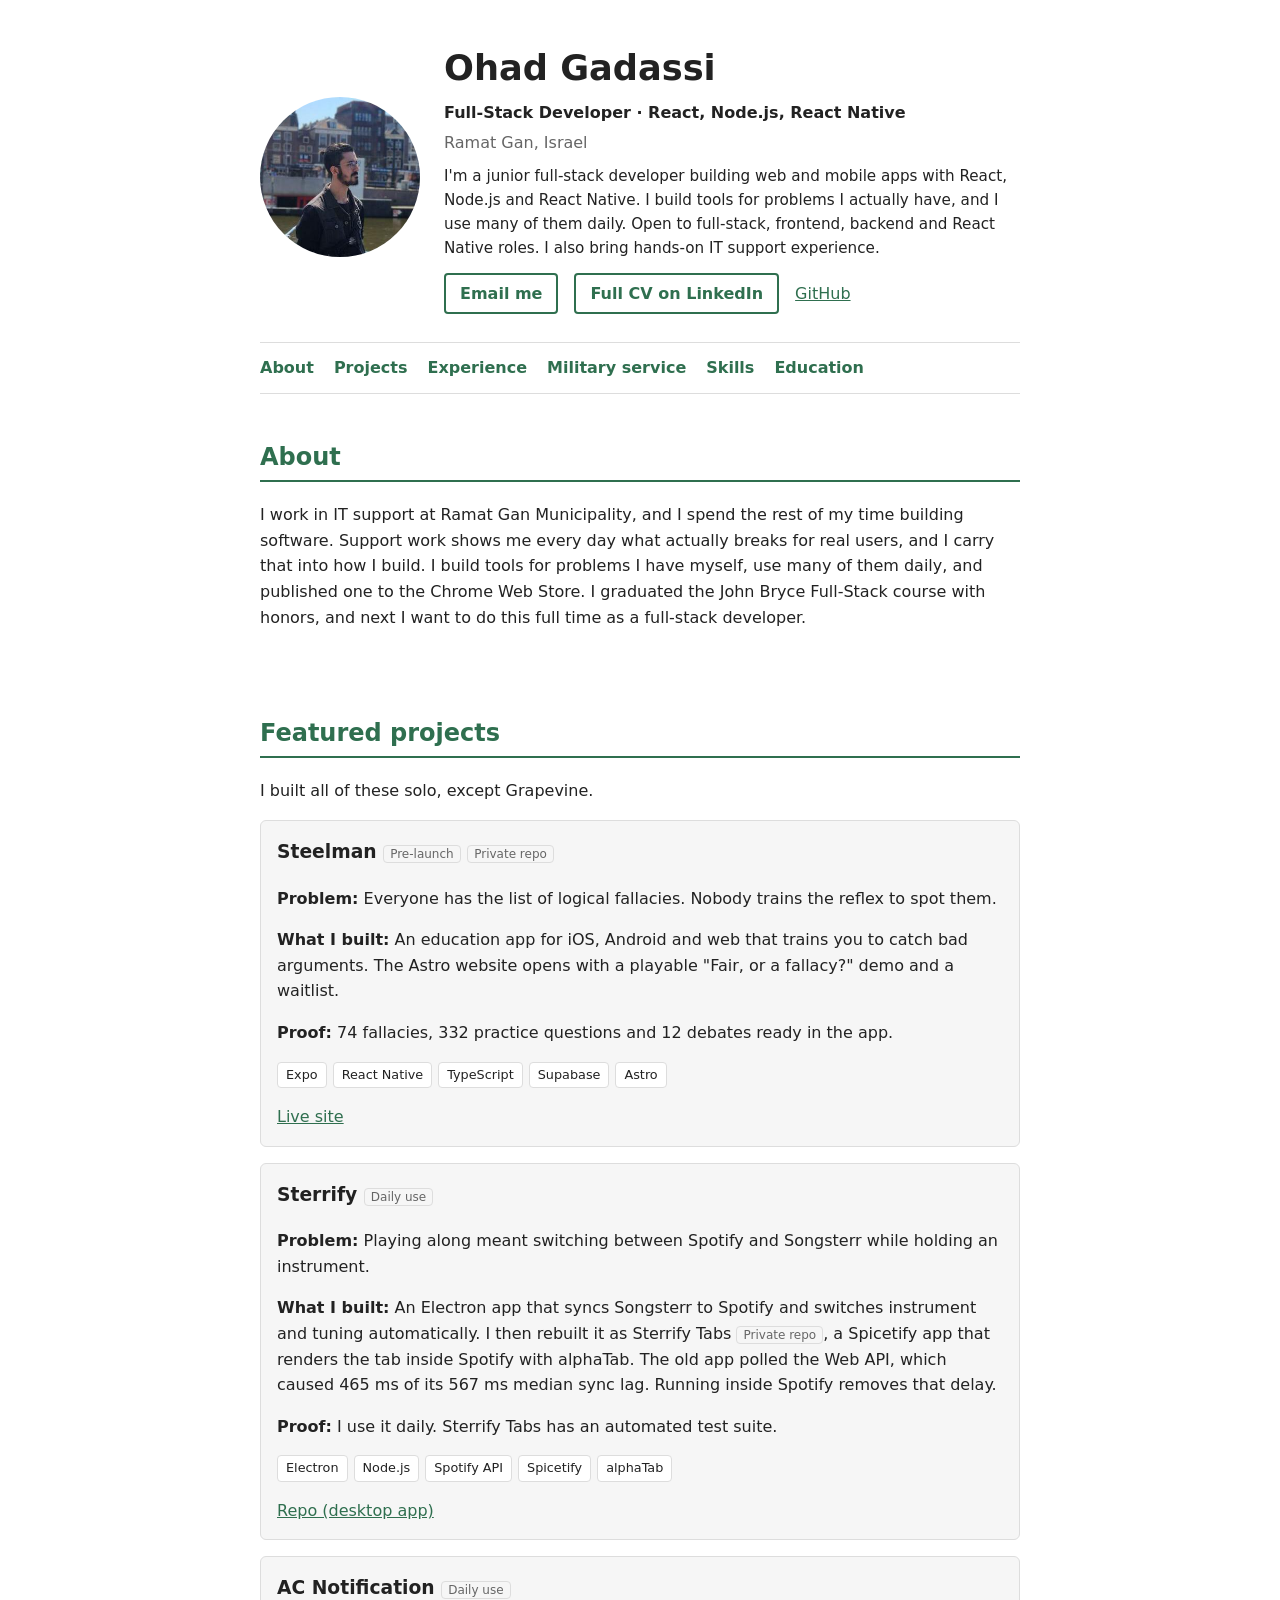
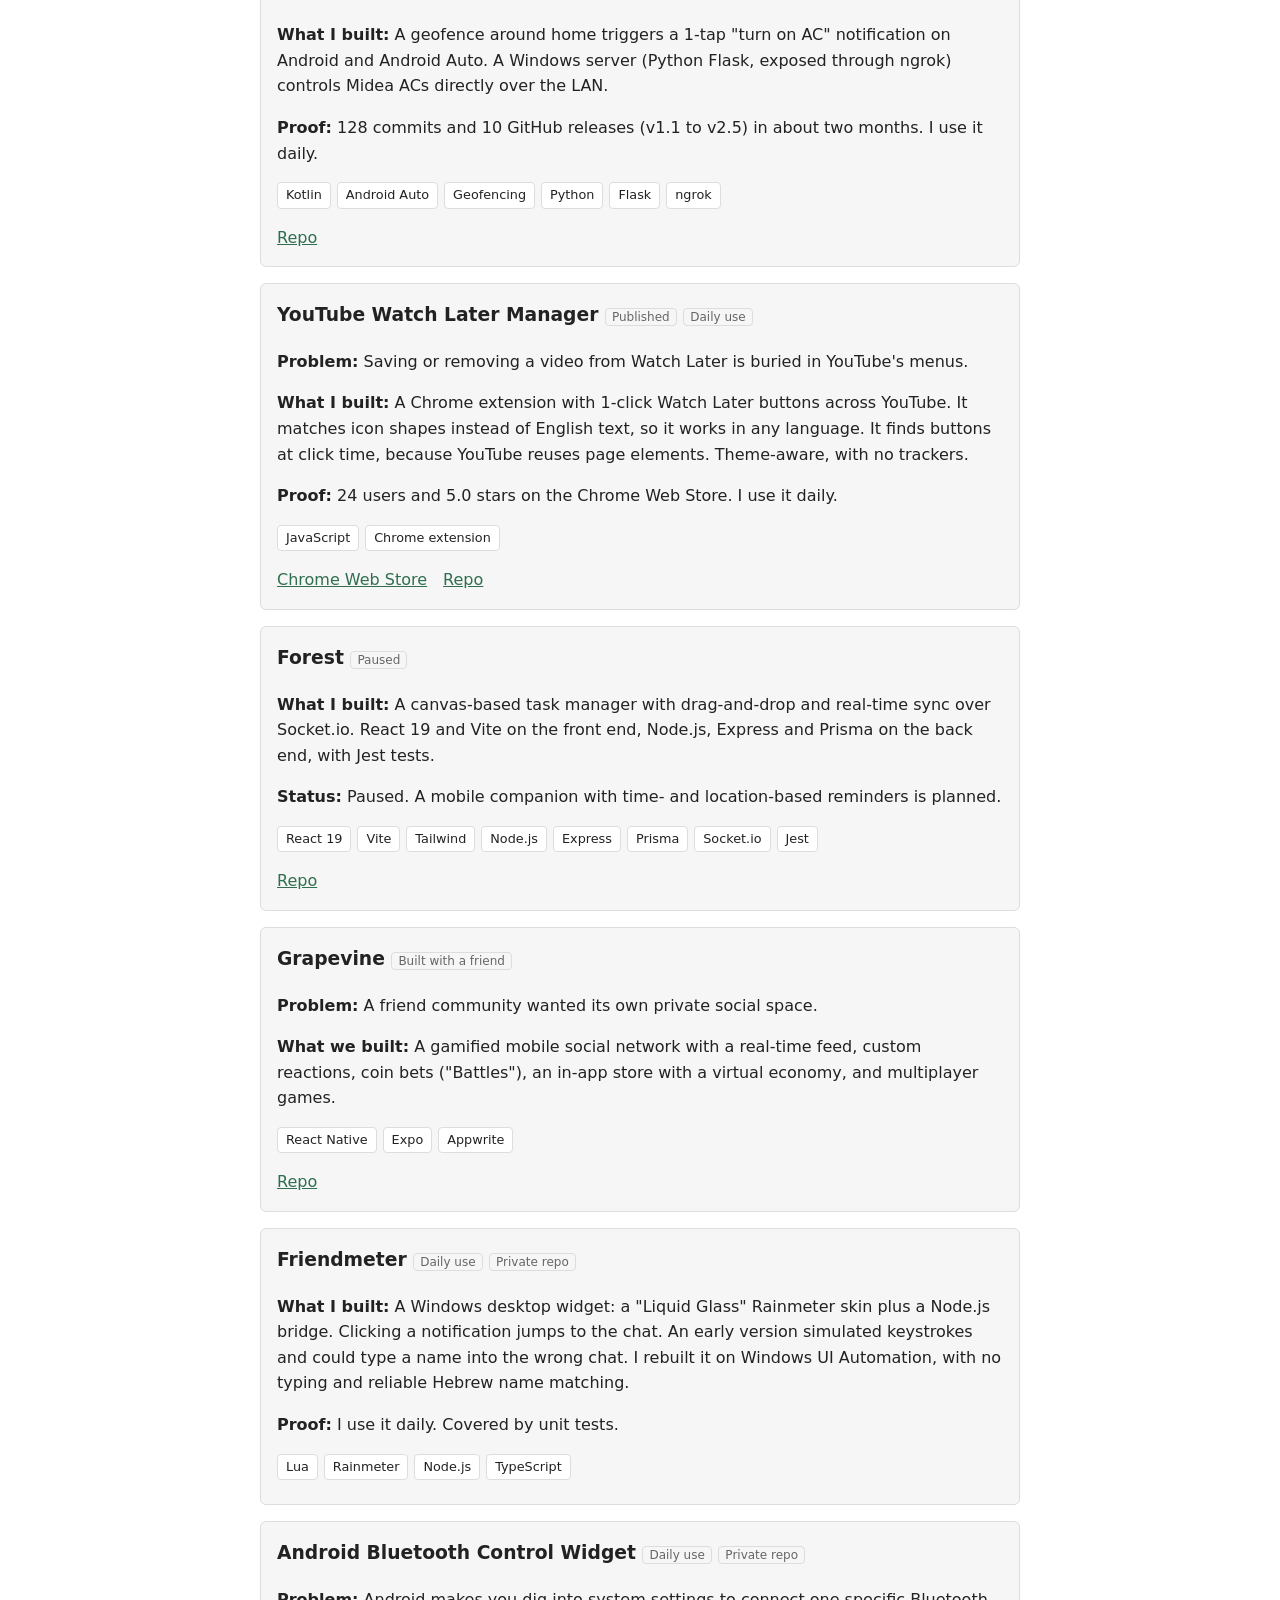
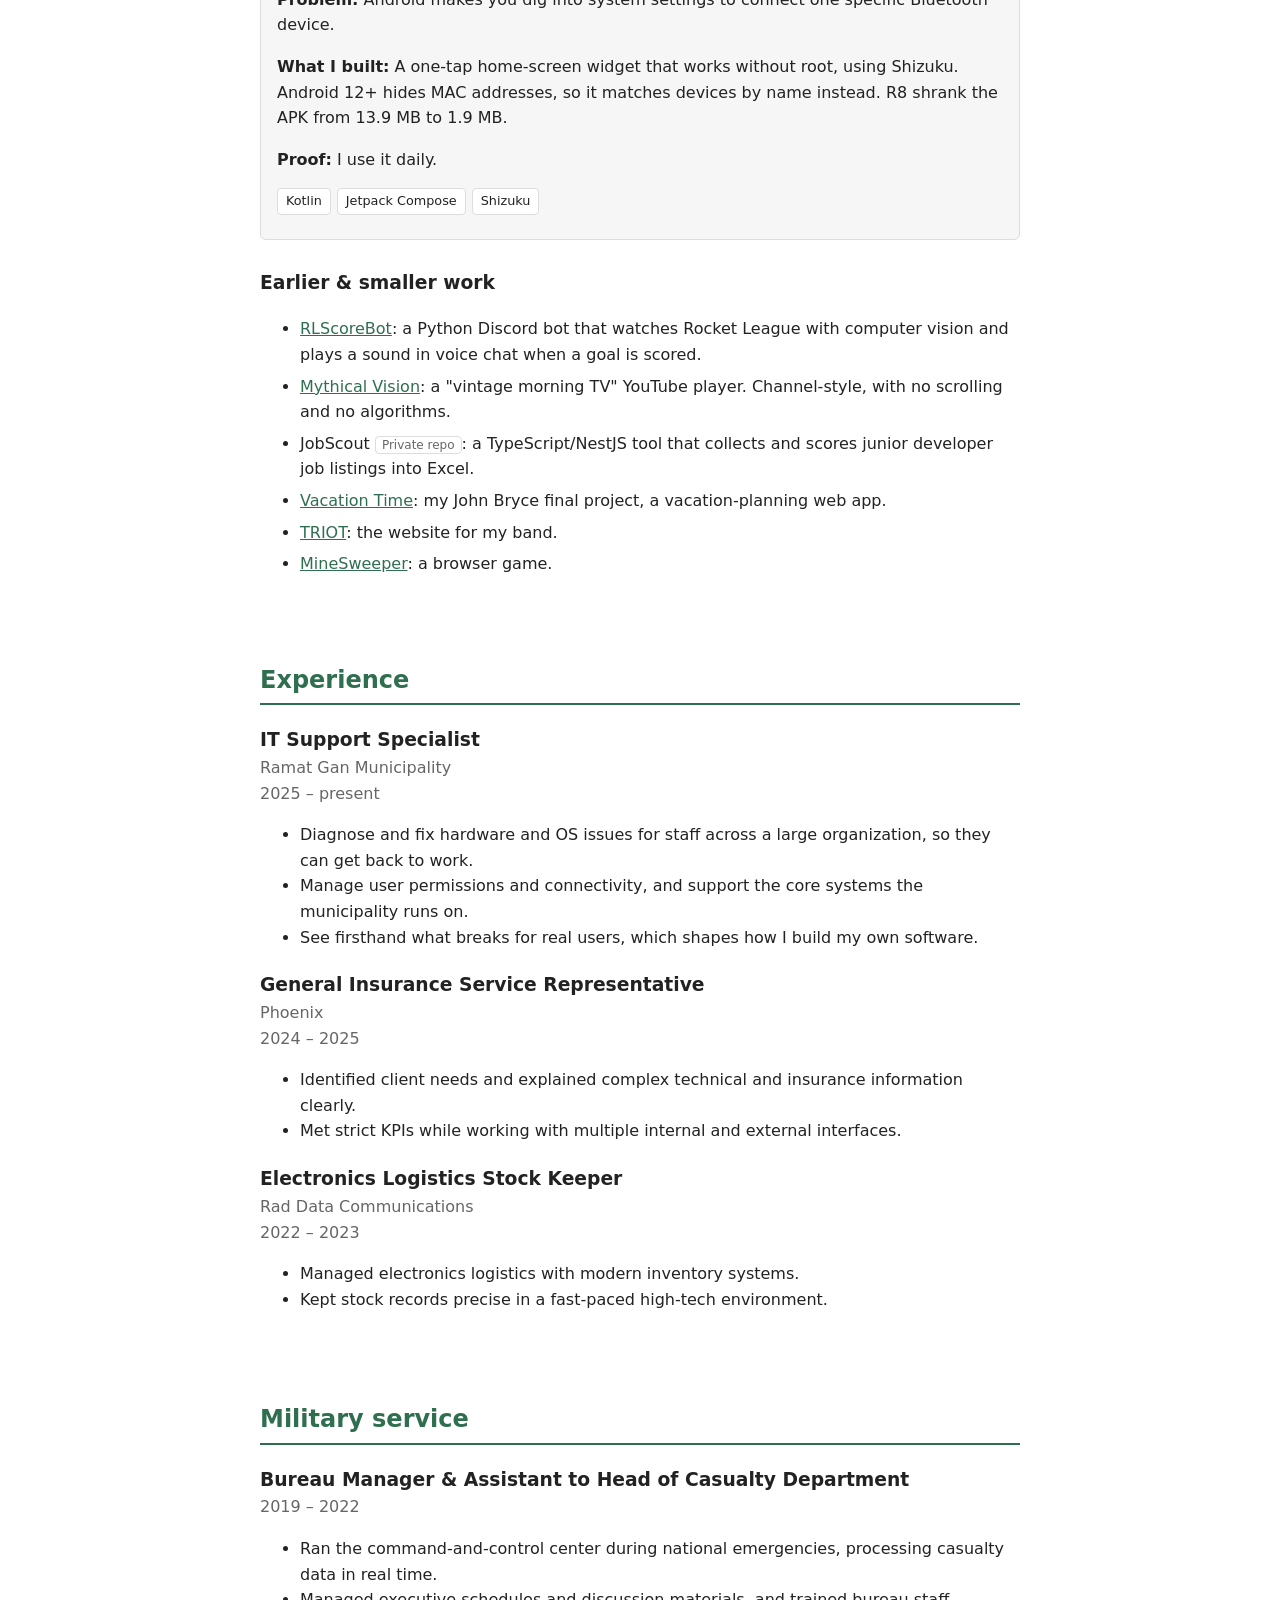
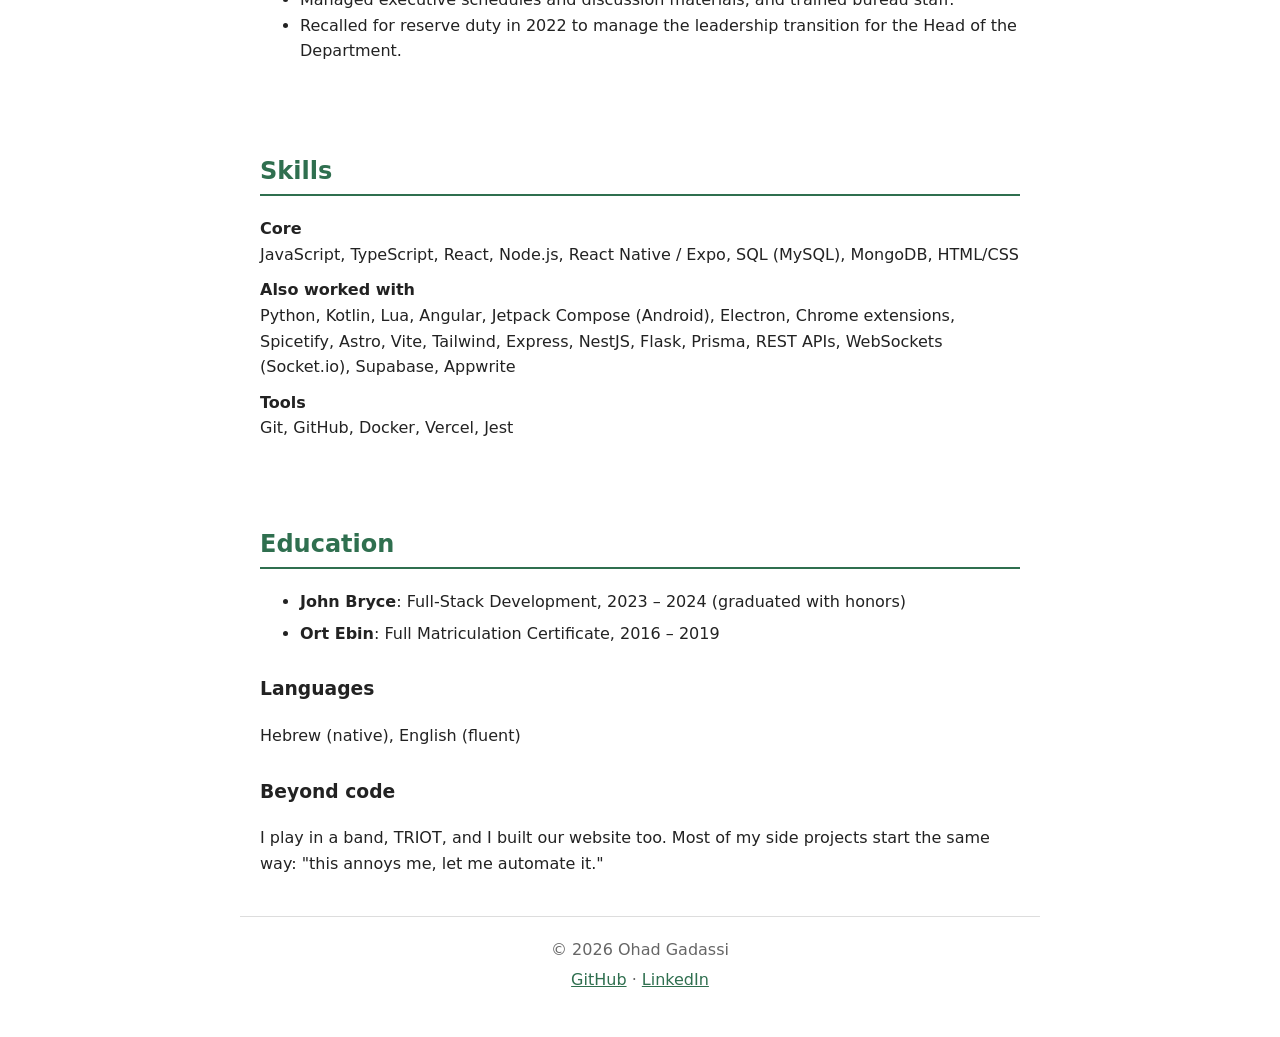
==== index.html @ fd65864d "Rewrite page copy for recruiters" ====
<!DOCTYPE html>
<html lang="en">
<head>
  <meta charset="UTF-8">
  <meta name="viewport" content="width=device-width, initial-scale=1.0">
  <title>Ohad Gadassi | Full-Stack Developer</title>
  <meta name="description" content="Ohad Gadassi, full-stack developer in Ramat Gan. I build web and mobile apps with React, Node.js and React Native, many used daily. Open to full-stack roles.">
  <link rel="canonical" href="https://ogadassi.github.io/">
  <link rel="icon" href="favicon.svg" type="image/svg+xml">
  <link rel="stylesheet" href="style.css">

  <meta property="og:type" content="profile">
  <meta property="og:title" content="Ohad Gadassi | Full-Stack Developer">
  <meta property="og:description" content="Ohad Gadassi, full-stack developer in Ramat Gan. I build web and mobile apps with React, Node.js and React Native, many used daily. Open to full-stack roles.">
  <meta property="og:url" content="https://ogadassi.github.io/">
  <meta property="og:image" content="https://ogadassi.github.io/assets/profile.jpg">
  <meta property="og:image:type" content="image/jpeg">
  <meta property="og:image:width" content="308">
  <meta property="og:image:height" content="308">
  <meta property="og:image:alt" content="Ohad Gadassi">
  <meta property="profile:first_name" content="Ohad">
  <meta property="profile:last_name" content="Gadassi">

  <meta name="twitter:card" content="summary">
  <meta name="twitter:title" content="Ohad Gadassi | Full-Stack Developer">
  <meta name="twitter:description" content="Ohad Gadassi, full-stack developer in Ramat Gan. I build web and mobile apps with React, Node.js and React Native, many used daily. Open to full-stack roles.">
  <meta name="twitter:image" content="https://ogadassi.github.io/assets/profile.jpg">
  <meta name="twitter:image:alt" content="Ohad Gadassi">

  <script type="application/ld+json">
  {
    "@context": "https://schema.org",
    "@type": "Person",
    "name": "Ohad Gadassi",
    "jobTitle": "Full-Stack Developer",
    "url": "https://ogadassi.github.io/",
    "image": "https://ogadassi.github.io/assets/profile.jpg",
    "email": "mailto:ogadassi@gmail.com",
    "address": {
      "@type": "PostalAddress",
      "addressLocality": "Ramat Gan",
      "addressCountry": "IL"
    },
    "alumniOf": {
      "@type": "EducationalOrganization",
      "name": "John Bryce"
    },
    "sameAs": [
      "https://github.com/ogadassi",
      "https://www.linkedin.com/in/ohad-gadassi/"
    ]
  }
  </script>
</head>
<body>

  <a class="skip-link" href="#main">Skip to content</a>

  <header class="site-header">
    <div class="intro">
      <img class="profile-photo" src="assets/profile.jpg" alt="Ohad Gadassi" width="160" height="160">
      <div class="intro-text">
        <h1>Ohad Gadassi</h1>
        <p class="title">Full-Stack Developer · React, Node.js, React Native</p>
        <p class="location">Ramat Gan, Israel</p>
        <p class="pitch">I'm a junior full-stack developer building web and mobile apps with React, Node.js and React Native. I build tools for problems I actually have, and I use many of them daily. Open to full-stack, frontend, backend and React Native roles. I also bring hands-on IT support experience.</p>
        <ul class="contact-links">
          <li><a class="button" href="mailto:ogadassi@gmail.com">Email me</a></li>
          <li><a class="button" href="https://www.linkedin.com/in/ohad-gadassi/" target="_blank" rel="noopener">Full CV on LinkedIn</a></li>
          <li><a href="https://github.com/ogadassi" target="_blank" rel="noopener">GitHub</a></li>
        </ul>
      </div>
    </div>

    <nav class="site-nav" aria-label="Sections">
      <a href="#about">About</a>
      <a href="#projects">Projects</a>
      <a href="#experience">Experience</a>
      <a href="#military">Military service</a>
      <a href="#skills">Skills</a>
      <a href="#education">Education</a>
    </nav>
  </header>

  <main id="main">

    <section id="about" class="section">
      <h2>About</h2>
      <p>
        I work in IT support at Ramat Gan Municipality, and I spend the rest of my time building software.
        Support work shows me every day what actually breaks for real users, and I carry that into how I build.
        I build tools for problems I have myself, use many of them daily, and published one to the Chrome Web Store.
        I graduated the John Bryce Full-Stack course with honors, and next I want to do this full time as a full-stack developer.
      </p>
    </section>

    <section id="projects" class="section">
      <h2>Featured projects</h2>
      <p>I built all of these solo, except Grapevine.</p>

      <div class="project-list">

        <article class="project">
          <h3>Steelman <span class="badge">Pre-launch</span> <span class="badge">Private repo</span></h3>
          <p><strong>Problem:</strong> Everyone has the list of logical fallacies. Nobody trains the reflex to spot them.</p>
          <p><strong>What I built:</strong> An education app for iOS, Android and web that trains you to catch bad arguments. The Astro website opens with a playable "Fair, or a fallacy?" demo and a waitlist.</p>
          <p><strong>Proof:</strong> 74 fallacies, 332 practice questions and 12 debates ready in the app.</p>
          <ul class="tags"><li>Expo</li><li>React Native</li><li>TypeScript</li><li>Supabase</li><li>Astro</li></ul>
          <p class="links"><a href="https://playsteelman.vercel.app" target="_blank" rel="noopener" aria-label="Steelman live site">Live site</a></p>
        </article>

        <article class="project">
          <h3>Sterrify <span class="badge">Daily use</span></h3>
          <p><strong>Problem:</strong> Playing along meant switching between Spotify and Songsterr while holding an instrument.</p>
          <p><strong>What I built:</strong> An Electron app that syncs Songsterr to Spotify and switches instrument and tuning automatically. I then rebuilt it as Sterrify Tabs <span class="badge">Private repo</span>, a Spicetify app that renders the tab inside Spotify with alphaTab. The old app polled the Web API, which caused 465 ms of its 567 ms median sync lag. Running inside Spotify removes that delay.</p>
          <p><strong>Proof:</strong> I use it daily. Sterrify Tabs has an automated test suite.</p>
          <ul class="tags"><li>Electron</li><li>Node.js</li><li>Spotify API</li><li>Spicetify</li><li>alphaTab</li></ul>
          <p class="links"><a href="https://github.com/ogadassi/Sterrify" target="_blank" rel="noopener" aria-label="Sterrify desktop app repository on GitHub">Repo (desktop app)</a></p>
        </article>

        <article class="project">
          <h3>AC Notification <span class="badge">Daily use</span></h3>
          <p><strong>What I built:</strong> A geofence around home triggers a 1-tap "turn on AC" notification on Android and Android Auto. A Windows server (Python Flask, exposed through ngrok) controls Midea ACs directly over the LAN.</p>
          <p><strong>Proof:</strong> 128 commits and 10 GitHub releases (v1.1 to v2.5) in about two months. I use it daily.</p>
          <ul class="tags"><li>Kotlin</li><li>Android Auto</li><li>Geofencing</li><li>Python</li><li>Flask</li><li>ngrok</li></ul>
          <p class="links"><a href="https://github.com/ogadassi/ac-notification" target="_blank" rel="noopener" aria-label="AC Notification repository on GitHub">Repo</a></p>
        </article>

        <article class="project">
          <h3>YouTube Watch Later Manager <span class="badge">Published</span> <span class="badge">Daily use</span></h3>
          <p><strong>Problem:</strong> Saving or removing a video from Watch Later is buried in YouTube's menus.</p>
          <p><strong>What I built:</strong> A Chrome extension with 1-click Watch Later buttons across YouTube. It matches icon shapes instead of English text, so it works in any language. It finds buttons at click time, because YouTube reuses page elements. Theme-aware, with no trackers.</p>
          <p><strong>Proof:</strong> 24 users and 5.0 stars on the Chrome Web Store. I use it daily.</p>
          <ul class="tags"><li>JavaScript</li><li>Chrome extension</li></ul>
          <p class="links">
            <a href="https://chromewebstore.google.com/detail/youtube-watch-later-manag/cipblemimaiffjenjhnplnegbembhgmc" target="_blank" rel="noopener" aria-label="YouTube Watch Later Manager on the Chrome Web Store">Chrome Web Store</a>
            <a href="https://github.com/ogadassi/WatchLater" target="_blank" rel="noopener" aria-label="YouTube Watch Later Manager repository on GitHub">Repo</a>
          </p>
        </article>

        <article class="project">
          <h3>Forest <span class="badge">Paused</span></h3>
          <p><strong>What I built:</strong> A canvas-based task manager with drag-and-drop and real-time sync over Socket.io. React 19 and Vite on the front end, Node.js, Express and Prisma on the back end, with Jest tests.</p>
          <p><strong>Status:</strong> Paused. A mobile companion with time- and location-based reminders is planned.</p>
          <ul class="tags"><li>React 19</li><li>Vite</li><li>Tailwind</li><li>Node.js</li><li>Express</li><li>Prisma</li><li>Socket.io</li><li>Jest</li></ul>
          <p class="links"><a href="https://github.com/ogadassi/Forest" target="_blank" rel="noopener" aria-label="Forest repository on GitHub">Repo</a></p>
        </article>

        <article class="project">
          <h3>Grapevine <span class="badge">Built with a friend</span></h3>
          <p><strong>Problem:</strong> A friend community wanted its own private social space.</p>
          <p><strong>What we built:</strong> A gamified mobile social network with a real-time feed, custom reactions, coin bets ("Battles"), an in-app store with a virtual economy, and multiplayer games.</p>
          <ul class="tags"><li>React Native</li><li>Expo</li><li>Appwrite</li></ul>
          <p class="links"><a href="https://github.com/ogadassi/Grapevine" target="_blank" rel="noopener" aria-label="Grapevine repository on GitHub">Repo</a></p>
        </article>

        <article class="project">
          <h3>Friendmeter <span class="badge">Daily use</span> <span class="badge">Private repo</span></h3>
          <p><strong>What I built:</strong> A Windows desktop widget: a "Liquid Glass" Rainmeter skin plus a Node.js bridge. Clicking a notification jumps to the chat. An early version simulated keystrokes and could type a name into the wrong chat. I rebuilt it on Windows UI Automation, with no typing and reliable Hebrew name matching.</p>
          <p><strong>Proof:</strong> I use it daily. Covered by unit tests.</p>
          <ul class="tags"><li>Lua</li><li>Rainmeter</li><li>Node.js</li><li>TypeScript</li></ul>
        </article>

        <article class="project">
          <h3>Android Bluetooth Control Widget <span class="badge">Daily use</span> <span class="badge">Private repo</span></h3>
          <p><strong>Problem:</strong> Android makes you dig into system settings to connect one specific Bluetooth device.</p>
          <p><strong>What I built:</strong> A one-tap home-screen widget that works without root, using Shizuku. Android 12+ hides MAC addresses, so it matches devices by name instead. R8 shrank the APK from 13.9 MB to 1.9 MB.</p>
          <p><strong>Proof:</strong> I use it daily.</p>
          <ul class="tags"><li>Kotlin</li><li>Jetpack Compose</li><li>Shizuku</li></ul>
        </article>

      </div>

      <h3 class="subheading">Earlier &amp; smaller work</h3>
      <ul class="earlier-work">
        <li><a href="https://github.com/ogadassi/RLScoreBot" target="_blank" rel="noopener">RLScoreBot</a>: a Python Discord bot that watches Rocket League with computer vision and plays a sound in voice chat when a goal is scored.</li>
        <li><a href="https://github.com/ogadassi/gmm-player" target="_blank" rel="noopener">Mythical Vision</a>: a "vintage morning TV" YouTube player. Channel-style, with no scrolling and no algorithms.</li>
        <li>JobScout <span class="badge">Private repo</span>: a TypeScript/NestJS tool that collects and scores junior developer job listings into Excel.</li>
        <li><a href="https://github.com/ogadassi/Vacation-Time" target="_blank" rel="noopener">Vacation Time</a>: my John Bryce final project, a vacation-planning web app.</li>
        <li><a href="https://github.com/ogadassi/triot-official-website" target="_blank" rel="noopener">TRIOT</a>: the website for my band.</li>
        <li><a href="https://ogadassi.github.io/MineSweeper/" target="_blank" rel="noopener">MineSweeper</a>: a browser game.</li>
      </ul>
    </section>

    <section id="experience" class="section">
      <h2>Experience</h2>

      <article class="job">
        <h3>IT Support Specialist <span class="org">Ramat Gan Municipality</span></h3>
        <p class="dates">2025 – present</p>
        <ul>
          <li>Diagnose and fix hardware and OS issues for staff across a large organization, so they can get back to work.</li>
          <li>Manage user permissions and connectivity, and support the core systems the municipality runs on.</li>
          <li>See firsthand what breaks for real users, which shapes how I build my own software.</li>
        </ul>
      </article>

      <article class="job">
        <h3>General Insurance Service Representative <span class="org">Phoenix</span></h3>
        <p class="dates">2024 – 2025</p>
        <ul>
          <li>Identified client needs and explained complex technical and insurance information clearly.</li>
          <li>Met strict KPIs while working with multiple internal and external interfaces.</li>
        </ul>
      </article>

      <article class="job">
        <h3>Electronics Logistics Stock Keeper <span class="org">Rad Data Communications</span></h3>
        <p class="dates">2022 – 2023</p>
        <ul>
          <li>Managed electronics logistics with modern inventory systems.</li>
          <li>Kept stock records precise in a fast-paced high-tech environment.</li>
        </ul>
      </article>
    </section>

    <section id="military" class="section">
      <h2>Military service</h2>

      <article class="job">
        <h3>Bureau Manager &amp; Assistant to Head of Casualty Department</h3>
        <p class="dates">2019 – 2022</p>
        <ul>
          <li>Ran the command-and-control center during national emergencies, processing casualty data in real time.</li>
          <li>Managed executive schedules and discussion materials, and trained bureau staff.</li>
          <li>Recalled for reserve duty in 2022 to manage the leadership transition for the Head of the Department.</li>
        </ul>
      </article>
    </section>

    <section id="skills" class="section">
      <h2>Skills</h2>
      <dl class="skills">
        <dt>Core</dt>
        <dd>JavaScript, TypeScript, React, Node.js, React Native / Expo, SQL (MySQL), MongoDB, HTML/CSS</dd>
        <dt>Also worked with</dt>
        <dd>Python, Kotlin, Lua, Angular, Jetpack Compose (Android), Electron, Chrome extensions, Spicetify, Astro, Vite, Tailwind, Express, NestJS, Flask, Prisma, REST APIs, WebSockets (Socket.io), Supabase, Appwrite</dd>
        <dt>Tools</dt>
        <dd>Git, GitHub, Docker, Vercel, Jest</dd>
      </dl>
    </section>

    <section id="education" class="section">
      <h2>Education</h2>
      <ul class="plain-list">
        <li><strong>John Bryce</strong>: Full-Stack Development, 2023 – 2024 (graduated with honors)</li>
        <li><strong>Ort Ebin</strong>: Full Matriculation Certificate, 2016 – 2019</li>
      </ul>

      <h3 class="subheading">Languages</h3>
      <p>Hebrew (native), English (fluent)</p>

      <h3 class="subheading">Beyond code</h3>
      <p>I play in a band, TRIOT, and I built our website too. Most of my side projects start the same way: "this annoys me, let me automate it."</p>
    </section>

  </main>

  <footer class="site-footer">
    <p>© 2026 Ohad Gadassi</p>
    <p>
      <a href="https://github.com/ogadassi" target="_blank" rel="noopener">GitHub</a>
      ·
      <a href="https://www.linkedin.com/in/ohad-gadassi/" target="_blank" rel="noopener">LinkedIn</a>
    </p>
  </footer>

</body>
</html>
---- style.css ----
/* Basic styles on purpose: this page gets a full redesign in the next lesson. */

:root {
  --accent: #2f6f4f;
  --text: #222;
  --muted: #666;
  --border: #ddd;
  --box: #f6f6f6;
  --bg: #fff;
}

* {
  box-sizing: border-box;
}

body {
  margin: 0;
  background: var(--bg);
  color: var(--text);
  font-family: system-ui, -apple-system, "Segoe UI", Roboto, Arial, sans-serif;
  line-height: 1.6;
}

a {
  color: var(--accent);
}

:focus-visible {
  outline: 2px solid var(--accent);
  outline-offset: 2px;
}

/* Hidden until focused with the keyboard */
.skip-link {
  position: absolute;
  left: -9999px;
  top: 8px;
  padding: 6px 12px;
  background: var(--bg);
  border: 2px solid var(--accent);
}

.skip-link:focus {
  left: 8px;
}

.site-header,
main,
.site-footer {
  max-width: 800px;
  margin: 0 auto;
  padding: 0 20px;
}

/* Header */

.intro {
  display: flex;
  gap: 24px;
  align-items: center;
  padding-top: 40px;
}

.profile-photo {
  width: 160px;
  height: 160px;
  border-radius: 50%;
  flex-shrink: 0;
}

h1 {
  margin: 0;
  font-size: 2.2rem;
}

.title {
  margin: 4px 0;
  font-weight: 600;
}

.location,
.dates {
  margin: 0;
  color: var(--muted);
}

.pitch {
  margin: 8px 0 12px;
  font-size: 0.95rem;
}

.contact-links {
  display: flex;
  flex-wrap: wrap;
  align-items: center;
  gap: 16px;
  margin: 0;
  padding: 0;
  list-style: none;
}

.button {
  display: inline-block;
  padding: 6px 14px;
  border: 2px solid var(--accent);
  border-radius: 4px;
  text-decoration: none;
  font-weight: 600;
}

.site-nav {
  display: flex;
  flex-wrap: wrap;
  gap: 20px;
  margin-top: 28px;
  padding: 12px 0;
  border-top: 1px solid var(--border);
  border-bottom: 1px solid var(--border);
}

.site-nav a {
  text-decoration: none;
  font-weight: 600;
}

/* Sections */

.section {
  padding: 24px 0;
}

h2 {
  color: var(--accent);
  border-bottom: 2px solid var(--accent);
  padding-bottom: 4px;
}

.subheading {
  margin-top: 28px;
}

.skills dt {
  font-weight: 600;
}

.skills dd {
  margin: 0 0 10px;
}

/* Projects */

.project {
  margin-bottom: 16px;
  padding: 16px;
  background: var(--box);
  border: 1px solid var(--border);
  border-radius: 6px;
}

.project h3 {
  margin-top: 0;
}

.badge {
  font-size: 0.75rem;
  font-weight: normal;
  color: var(--muted);
  border: 1px solid var(--border);
  border-radius: 4px;
  padding: 1px 6px;
  white-space: nowrap;
}

.tags {
  display: flex;
  flex-wrap: wrap;
  gap: 6px;
  margin: 8px 0;
  padding: 0;
  list-style: none;
}

.tags li {
  font-size: 0.8rem;
  padding: 2px 8px;
  background: var(--bg);
  border: 1px solid var(--border);
  border-radius: 4px;
}

.links {
  display: flex;
  gap: 16px;
  margin-bottom: 0;
}

.earlier-work li,
.plain-list li {
  margin-bottom: 6px;
}

/* Experience */

.job {
  margin-bottom: 20px;
}

.job h3 {
  margin-bottom: 0;
}

.org {
  display: block;
  font-weight: normal;
  font-size: 1rem;
  color: var(--muted);
}

/* Footer */

.site-footer {
  padding-top: 16px;
  padding-bottom: 40px;
  border-top: 1px solid var(--border);
  color: var(--muted);
  text-align: center;
}

.site-footer p {
  margin: 4px 0;
}

/* Phone width */

@media (max-width: 600px) {
  .intro {
    flex-direction: column;
    text-align: center;
  }

  .contact-links,
  .site-nav {
    justify-content: center;
  }

  h1 {
    font-size: 1.8rem;
  }
}
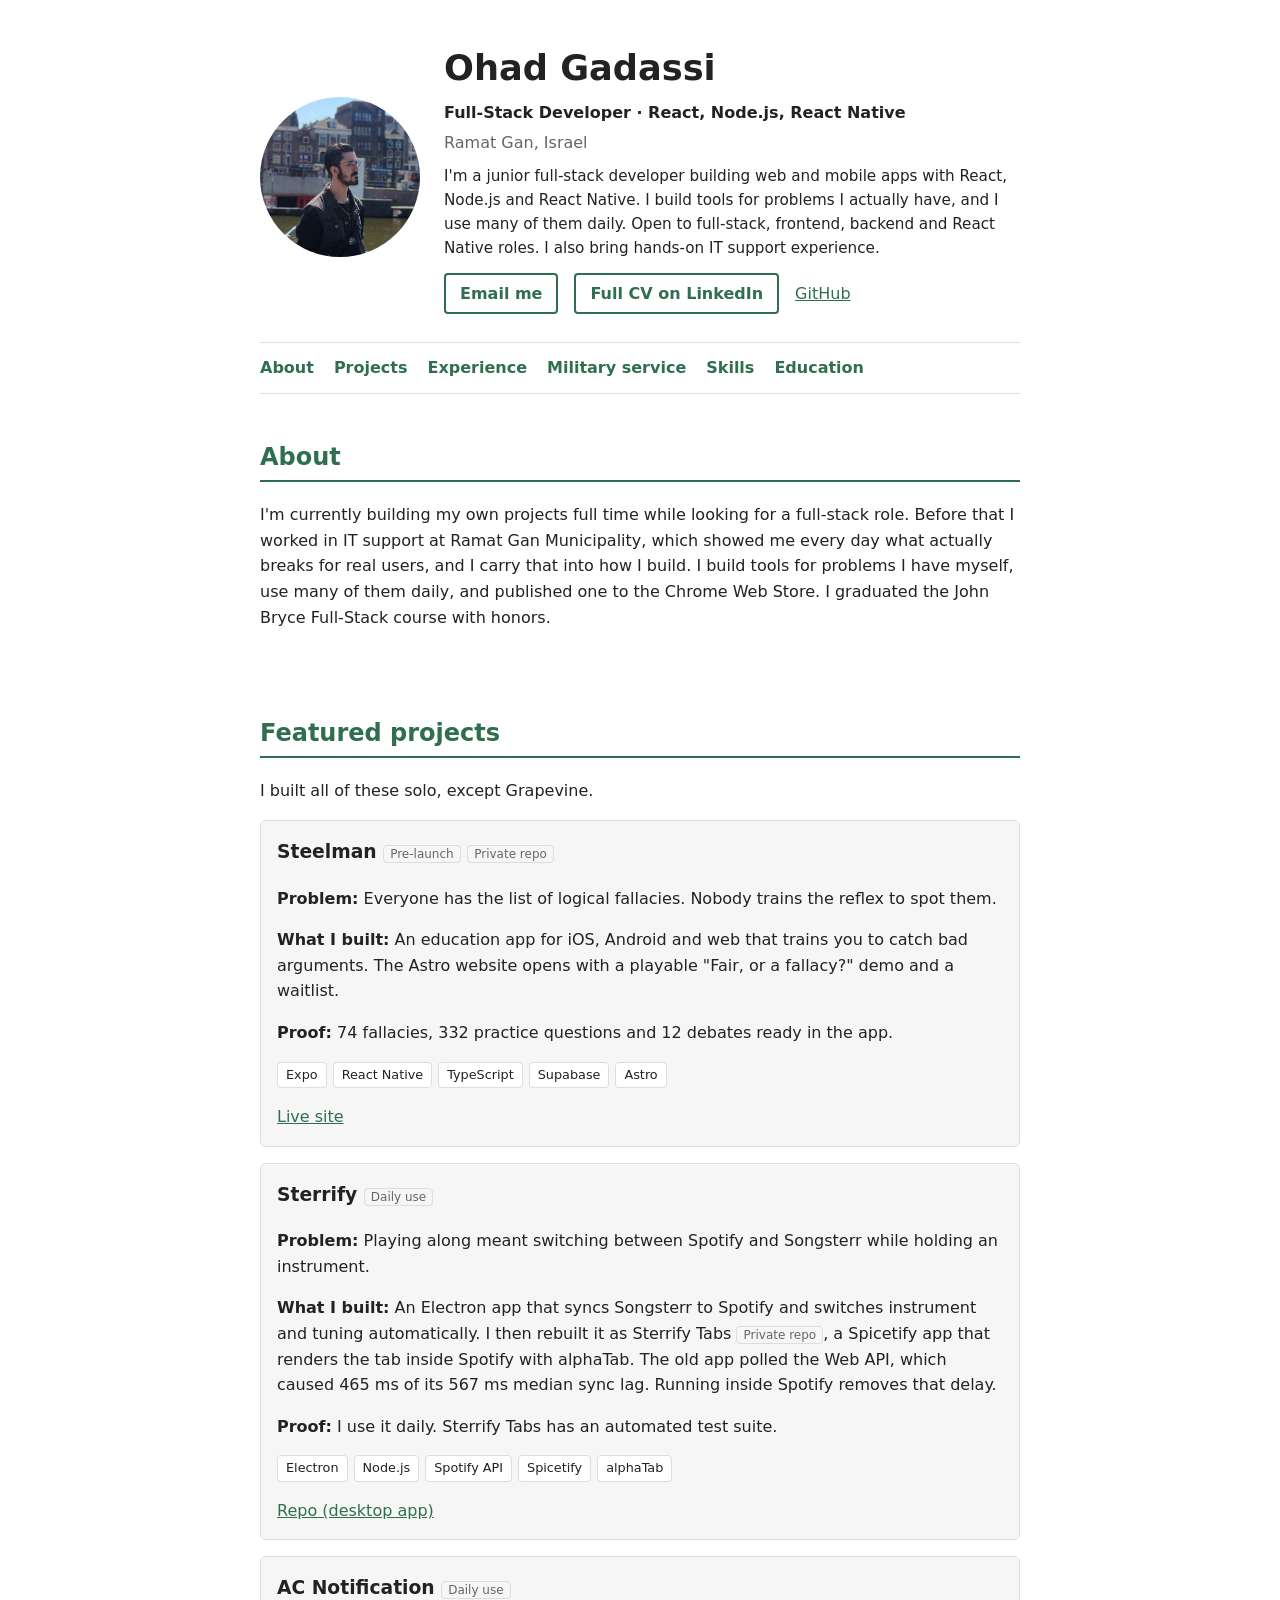
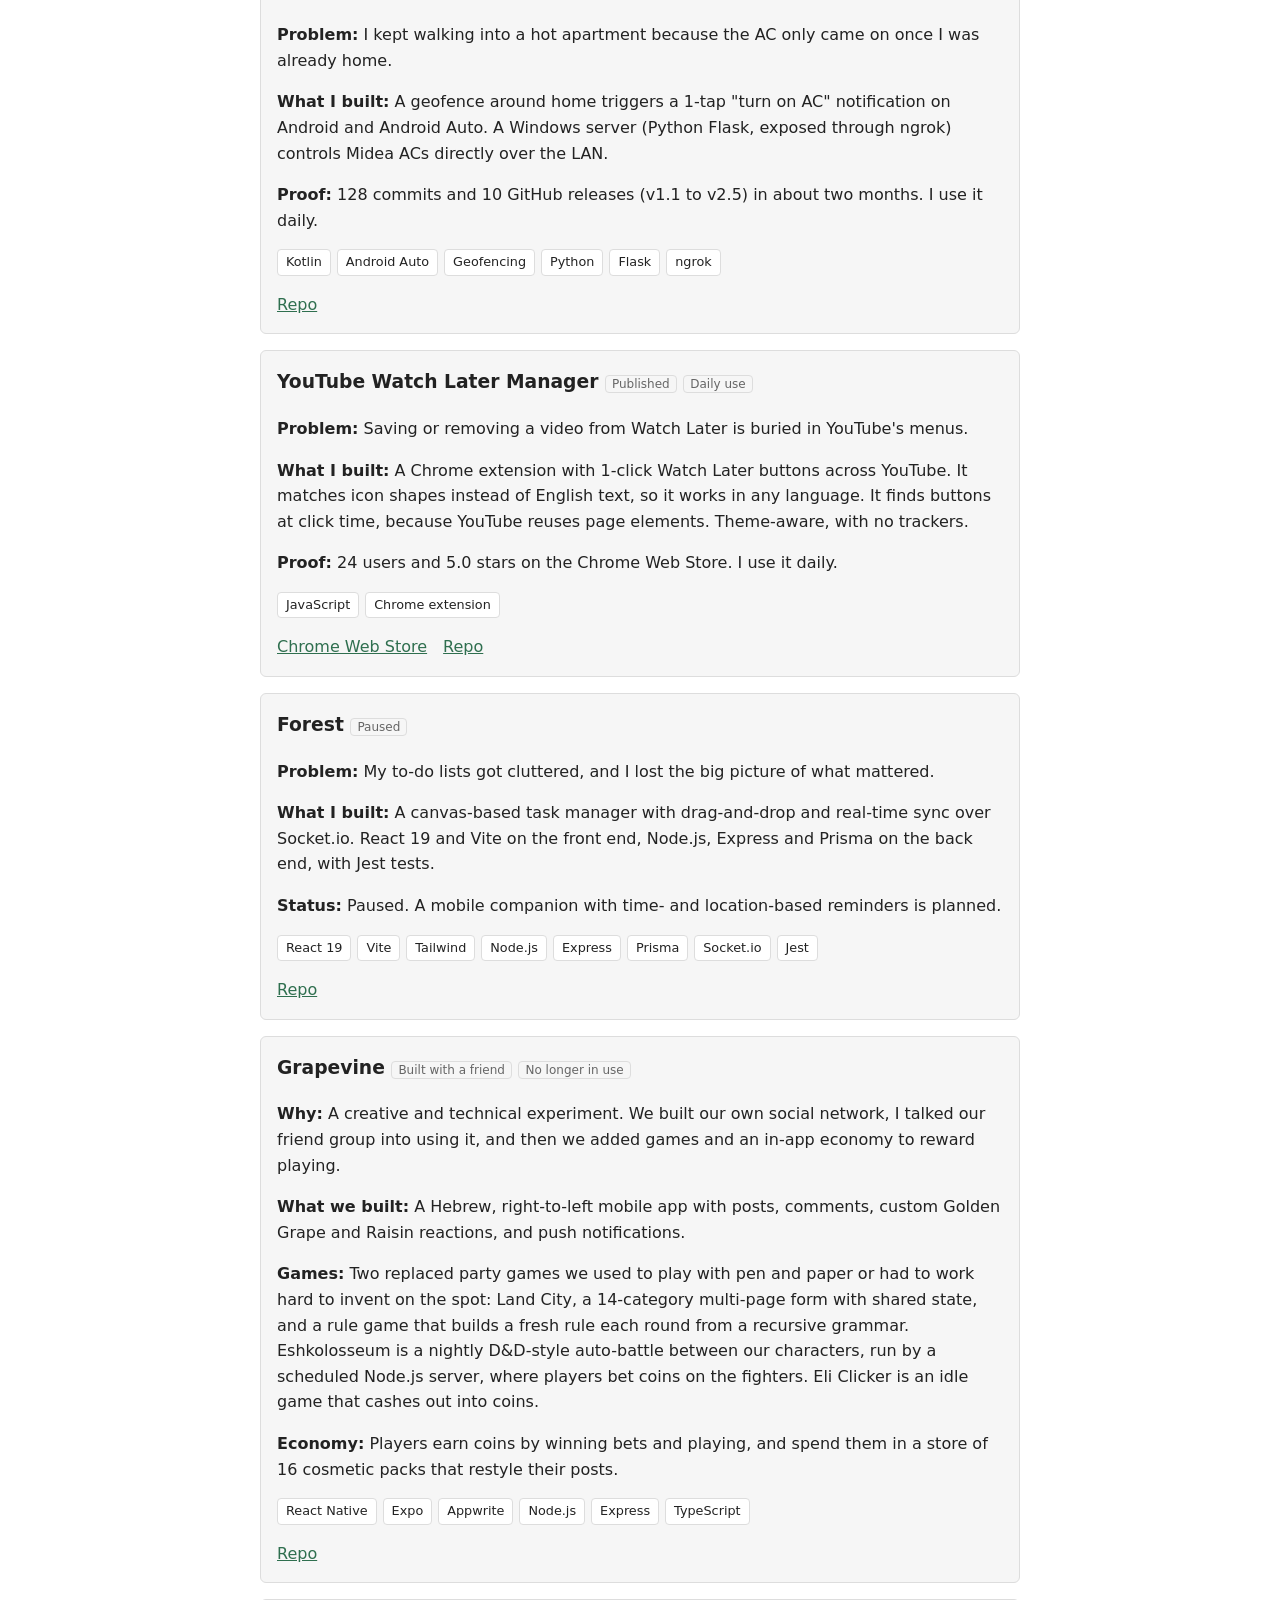
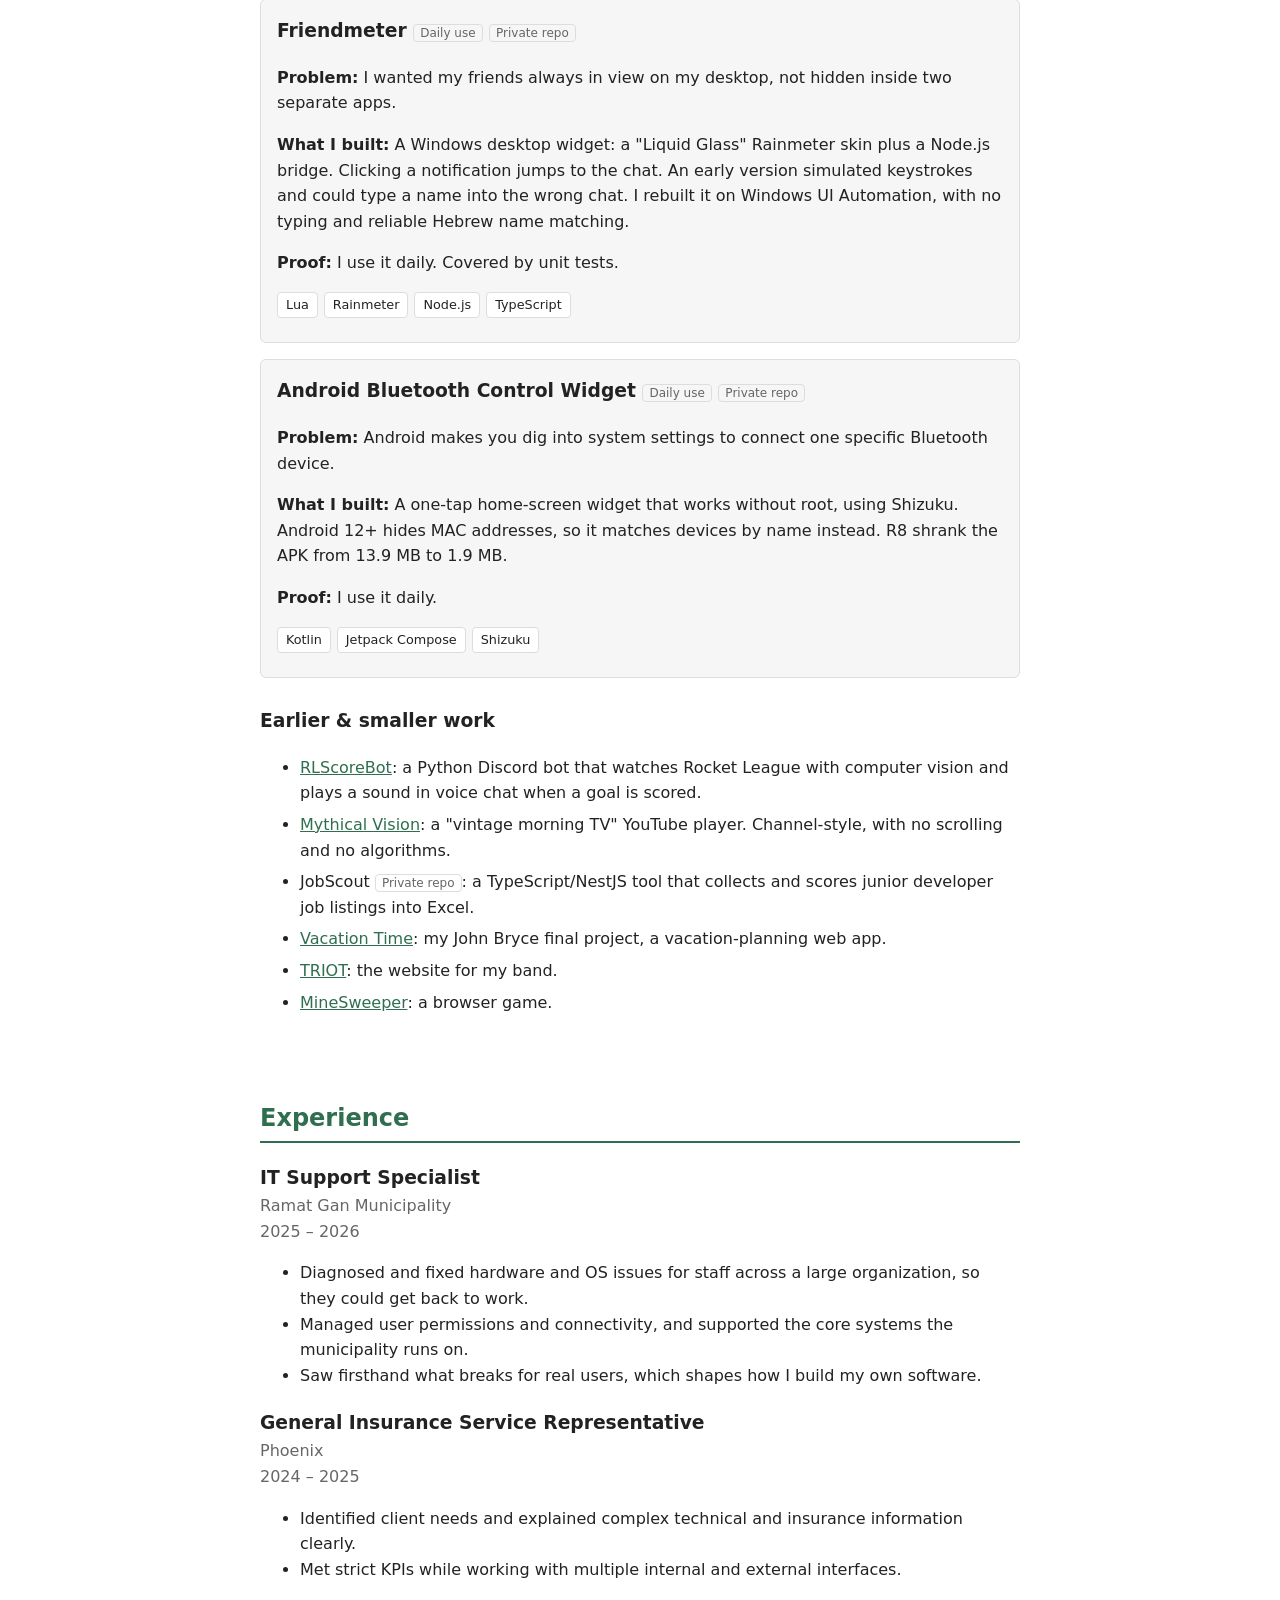
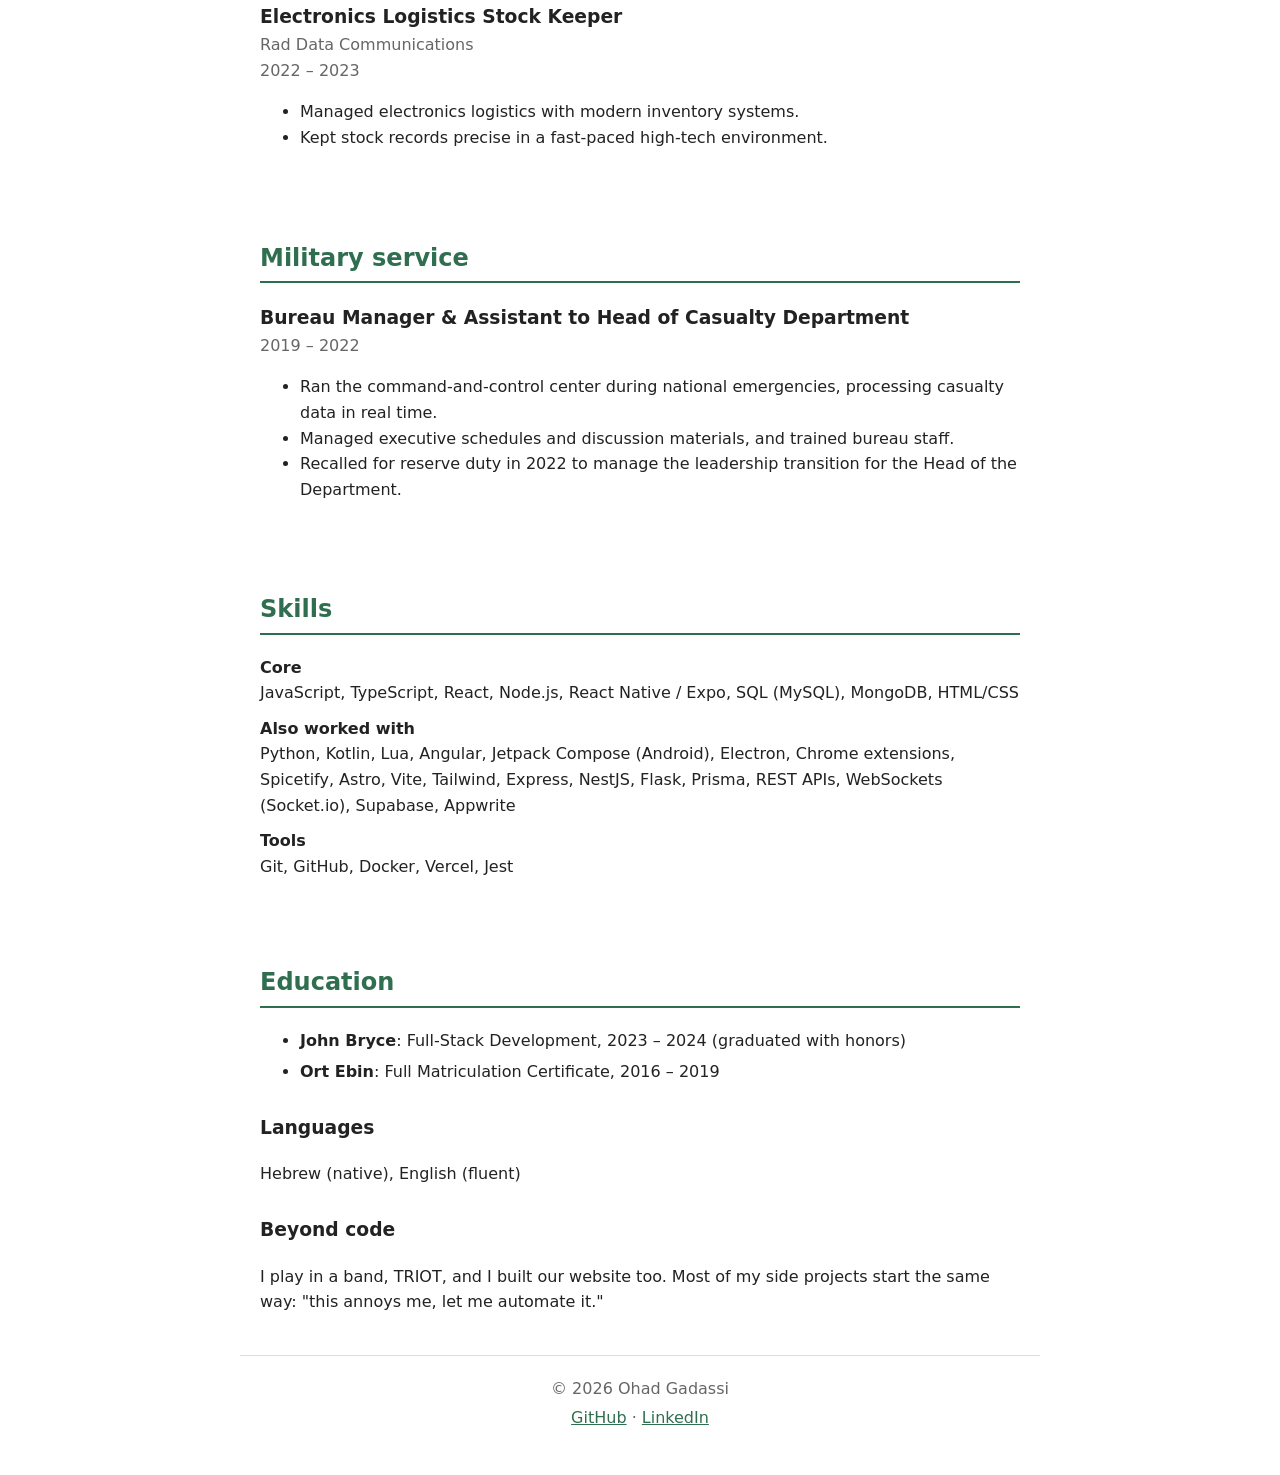
==== commit 47ea7042: "Add problem lines, expand Grapevine card, update current status" ====
--- a/index.html
+++ b/index.html
@@ -87,10 +87,10 @@
     <section id="about" class="section">
       <h2>About</h2>
       <p>
-        I work in IT support at Ramat Gan Municipality, and I spend the rest of my time building software.
-        Support work shows me every day what actually breaks for real users, and I carry that into how I build.
+        I'm currently building my own projects full time while looking for a full-stack role.
+        Before that I worked in IT support at Ramat Gan Municipality, which showed me every day what actually breaks for real users, and I carry that into how I build.
         I build tools for problems I have myself, use many of them daily, and published one to the Chrome Web Store.
-        I graduated the John Bryce Full-Stack course with honors, and next I want to do this full time as a full-stack developer.
+        I graduated the John Bryce Full-Stack course with honors.
       </p>
     </section>
 
@@ -120,6 +120,7 @@
 
         <article class="project">
           <h3>AC Notification <span class="badge">Daily use</span></h3>
+          <p><strong>Problem:</strong> I kept walking into a hot apartment because the AC only came on once I was already home.</p>
           <p><strong>What I built:</strong> A geofence around home triggers a 1-tap "turn on AC" notification on Android and Android Auto. A Windows server (Python Flask, exposed through ngrok) controls Midea ACs directly over the LAN.</p>
           <p><strong>Proof:</strong> 128 commits and 10 GitHub releases (v1.1 to v2.5) in about two months. I use it daily.</p>
           <ul class="tags"><li>Kotlin</li><li>Android Auto</li><li>Geofencing</li><li>Python</li><li>Flask</li><li>ngrok</li></ul>
@@ -140,6 +141,7 @@
 
         <article class="project">
           <h3>Forest <span class="badge">Paused</span></h3>
+          <p><strong>Problem:</strong> My to-do lists got cluttered, and I lost the big picture of what mattered.</p>
           <p><strong>What I built:</strong> A canvas-based task manager with drag-and-drop and real-time sync over Socket.io. React 19 and Vite on the front end, Node.js, Express and Prisma on the back end, with Jest tests.</p>
           <p><strong>Status:</strong> Paused. A mobile companion with time- and location-based reminders is planned.</p>
           <ul class="tags"><li>React 19</li><li>Vite</li><li>Tailwind</li><li>Node.js</li><li>Express</li><li>Prisma</li><li>Socket.io</li><li>Jest</li></ul>
@@ -147,15 +149,18 @@
         </article>
 
         <article class="project">
-          <h3>Grapevine <span class="badge">Built with a friend</span></h3>
-          <p><strong>Problem:</strong> A friend community wanted its own private social space.</p>
-          <p><strong>What we built:</strong> A gamified mobile social network with a real-time feed, custom reactions, coin bets ("Battles"), an in-app store with a virtual economy, and multiplayer games.</p>
-          <ul class="tags"><li>React Native</li><li>Expo</li><li>Appwrite</li></ul>
+          <h3>Grapevine <span class="badge">Built with a friend</span> <span class="badge">No longer in use</span></h3>
+          <p><strong>Why:</strong> A creative and technical experiment. We built our own social network, I talked our friend group into using it, and then we added games and an in-app economy to reward playing.</p>
+          <p><strong>What we built:</strong> A Hebrew, right-to-left mobile app with posts, comments, custom Golden Grape and Raisin reactions, and push notifications.</p>
+          <p><strong>Games:</strong> Two replaced party games we used to play with pen and paper or had to work hard to invent on the spot: Land City, a 14-category multi-page form with shared state, and a rule game that builds a fresh rule each round from a recursive grammar. Eshkolosseum is a nightly D&amp;D-style auto-battle between our characters, run by a scheduled Node.js server, where players bet coins on the fighters. Eli Clicker is an idle game that cashes out into coins.</p>
+          <p><strong>Economy:</strong> Players earn coins by winning bets and playing, and spend them in a store of 16 cosmetic packs that restyle their posts.</p>
+          <ul class="tags"><li>React Native</li><li>Expo</li><li>Appwrite</li><li>Node.js</li><li>Express</li><li>TypeScript</li></ul>
           <p class="links"><a href="https://github.com/ogadassi/Grapevine" target="_blank" rel="noopener" aria-label="Grapevine repository on GitHub">Repo</a></p>
         </article>
 
         <article class="project">
           <h3>Friendmeter <span class="badge">Daily use</span> <span class="badge">Private repo</span></h3>
+          <p><strong>Problem:</strong> I wanted my friends always in view on my desktop, not hidden inside two separate apps.</p>
           <p><strong>What I built:</strong> A Windows desktop widget: a "Liquid Glass" Rainmeter skin plus a Node.js bridge. Clicking a notification jumps to the chat. An early version simulated keystrokes and could type a name into the wrong chat. I rebuilt it on Windows UI Automation, with no typing and reliable Hebrew name matching.</p>
           <p><strong>Proof:</strong> I use it daily. Covered by unit tests.</p>
           <ul class="tags"><li>Lua</li><li>Rainmeter</li><li>Node.js</li><li>TypeScript</li></ul>
@@ -187,11 +192,11 @@
 
       <article class="job">
         <h3>IT Support Specialist <span class="org">Ramat Gan Municipality</span></h3>
-        <p class="dates">2025 – present</p>
-        <ul>
-          <li>Diagnose and fix hardware and OS issues for staff across a large organization, so they can get back to work.</li>
-          <li>Manage user permissions and connectivity, and support the core systems the municipality runs on.</li>
-          <li>See firsthand what breaks for real users, which shapes how I build my own software.</li>
+        <p class="dates">2025 – 2026</p>
+        <ul>
+          <li>Diagnosed and fixed hardware and OS issues for staff across a large organization, so they could get back to work.</li>
+          <li>Managed user permissions and connectivity, and supported the core systems the municipality runs on.</li>
+          <li>Saw firsthand what breaks for real users, which shapes how I build my own software.</li>
         </ul>
       </article>
 
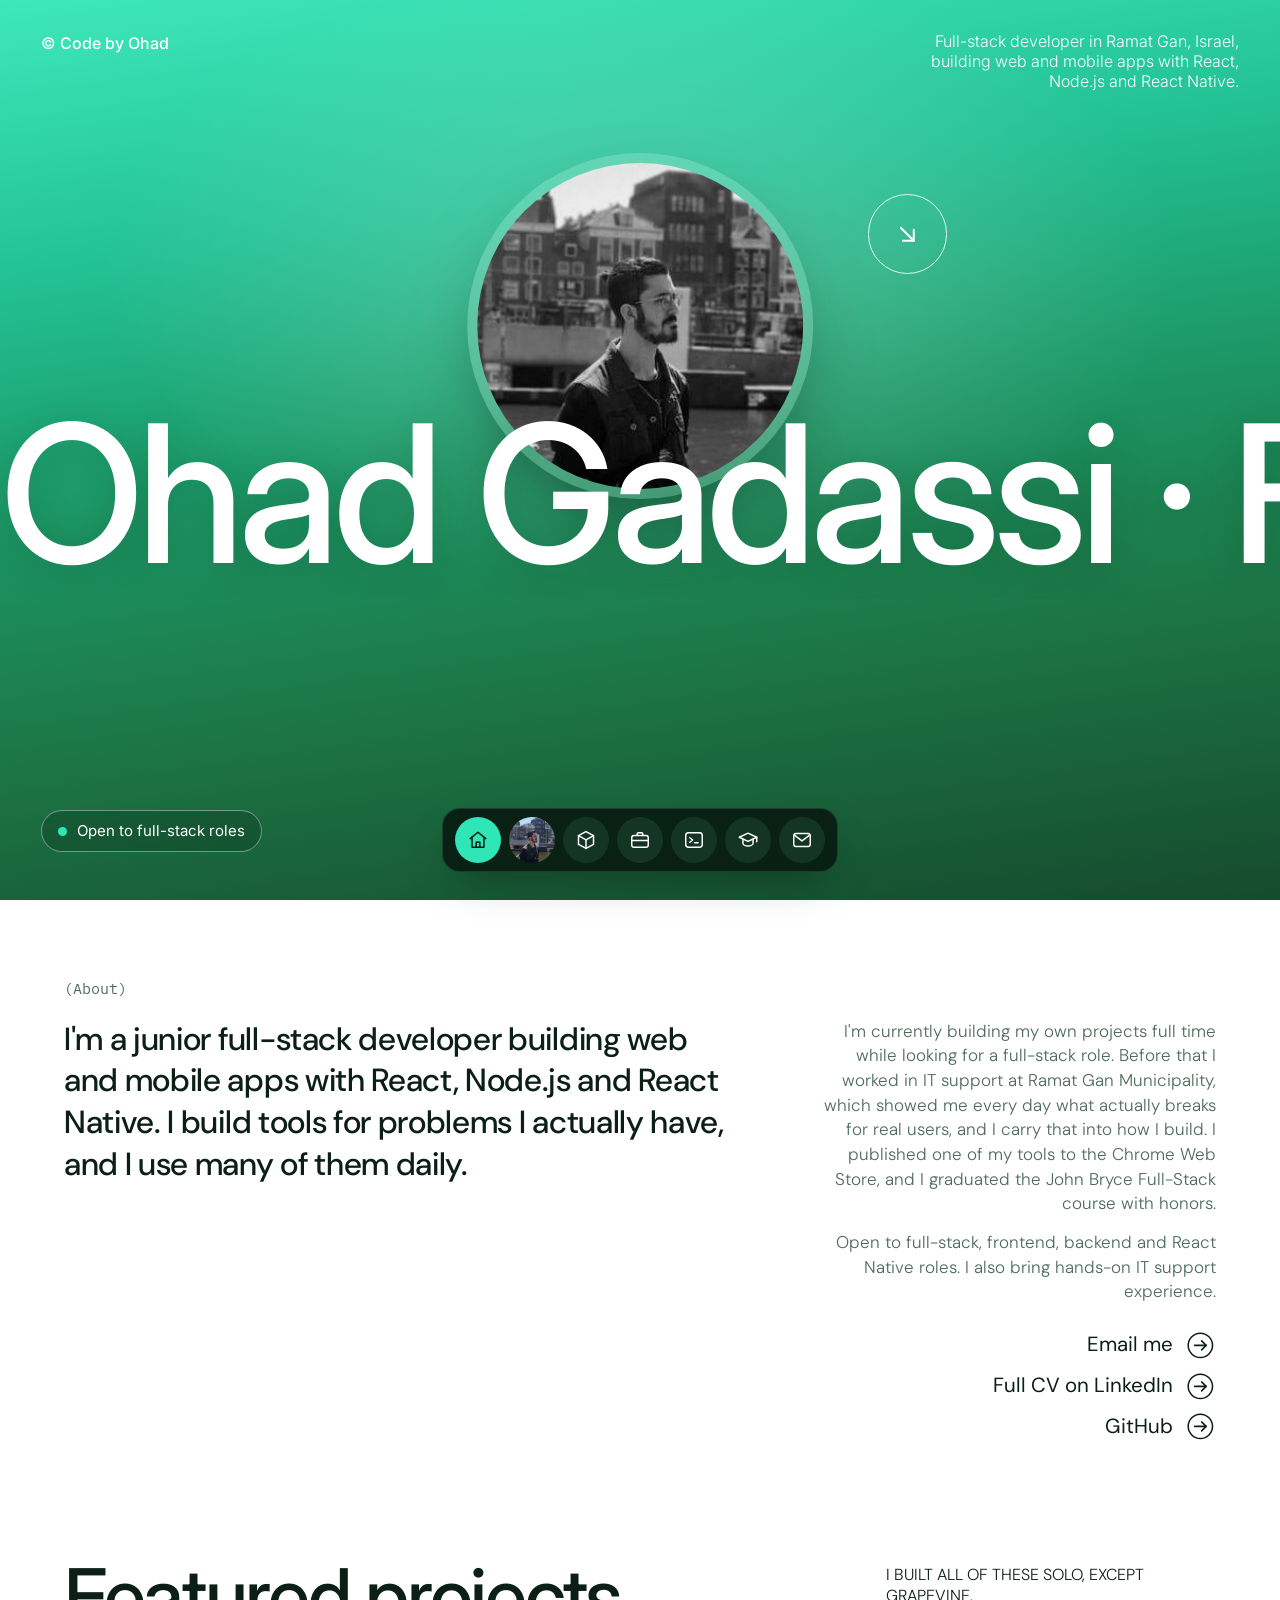
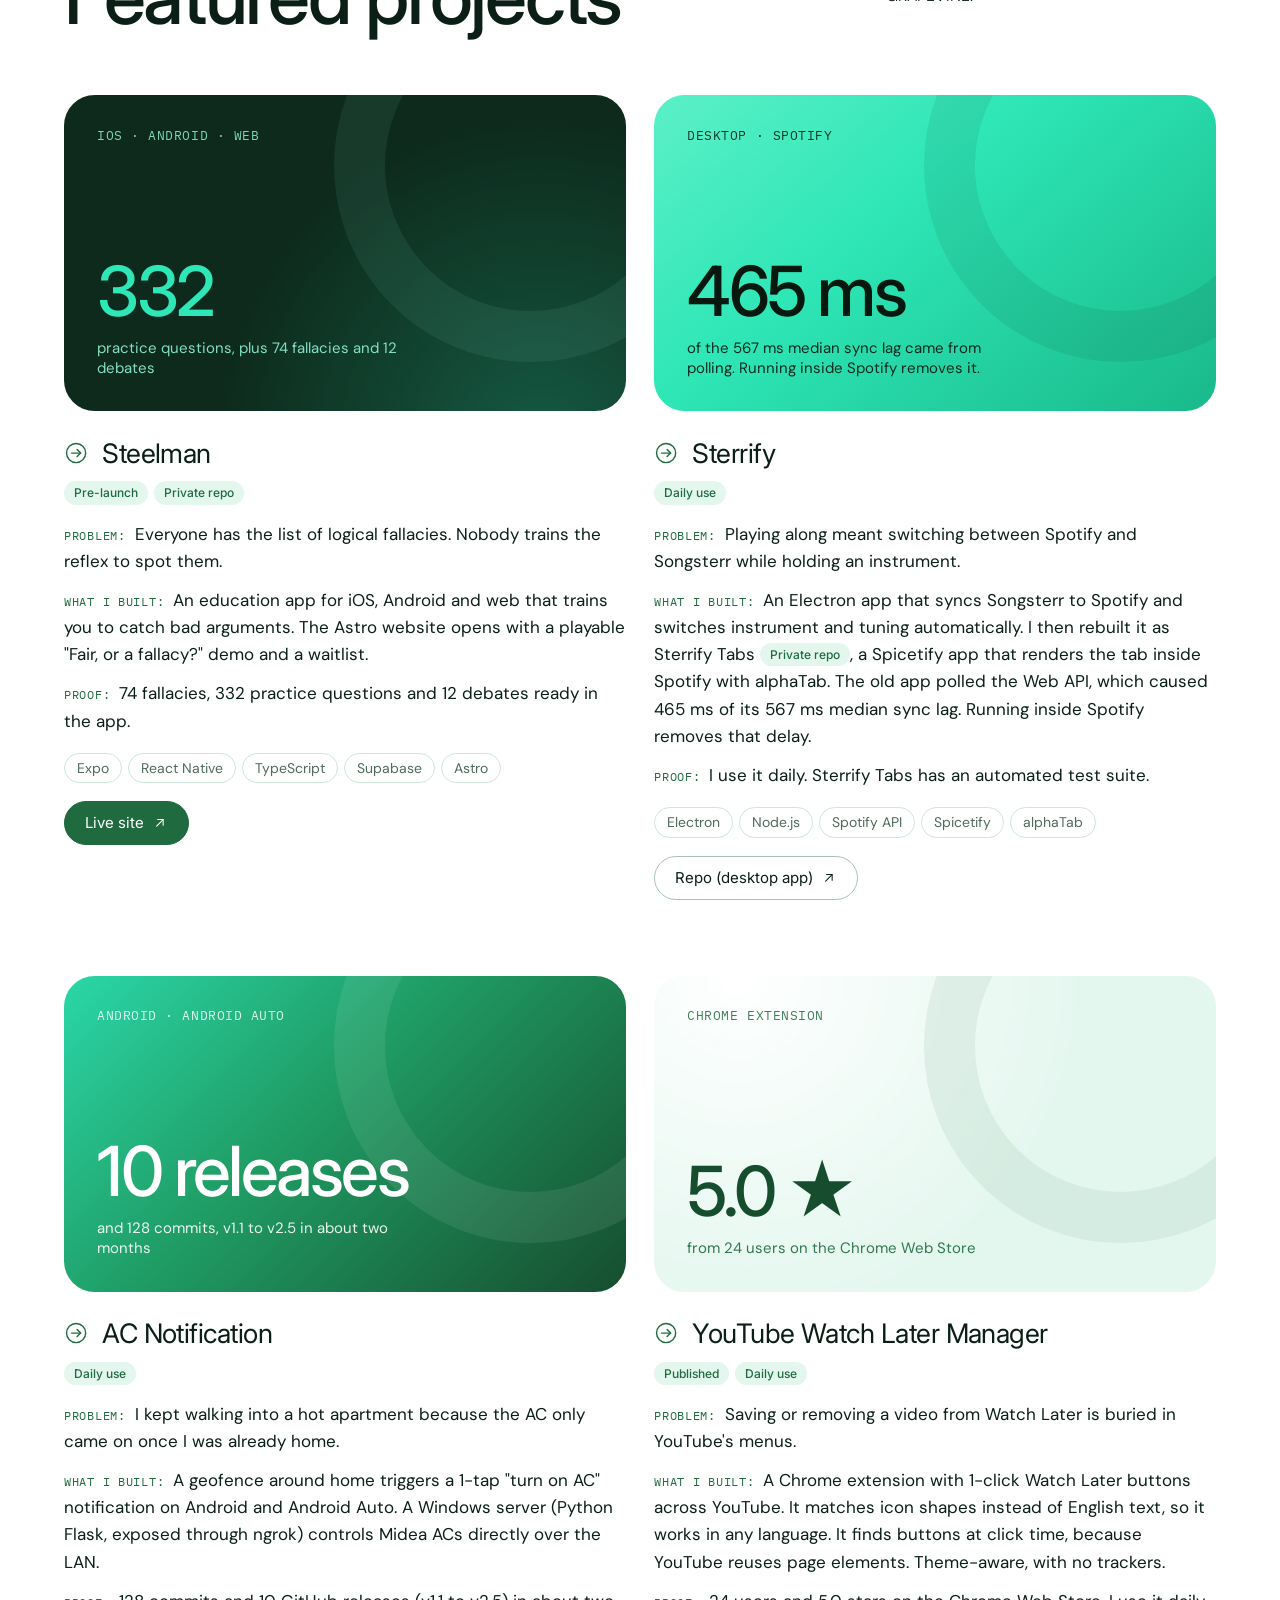
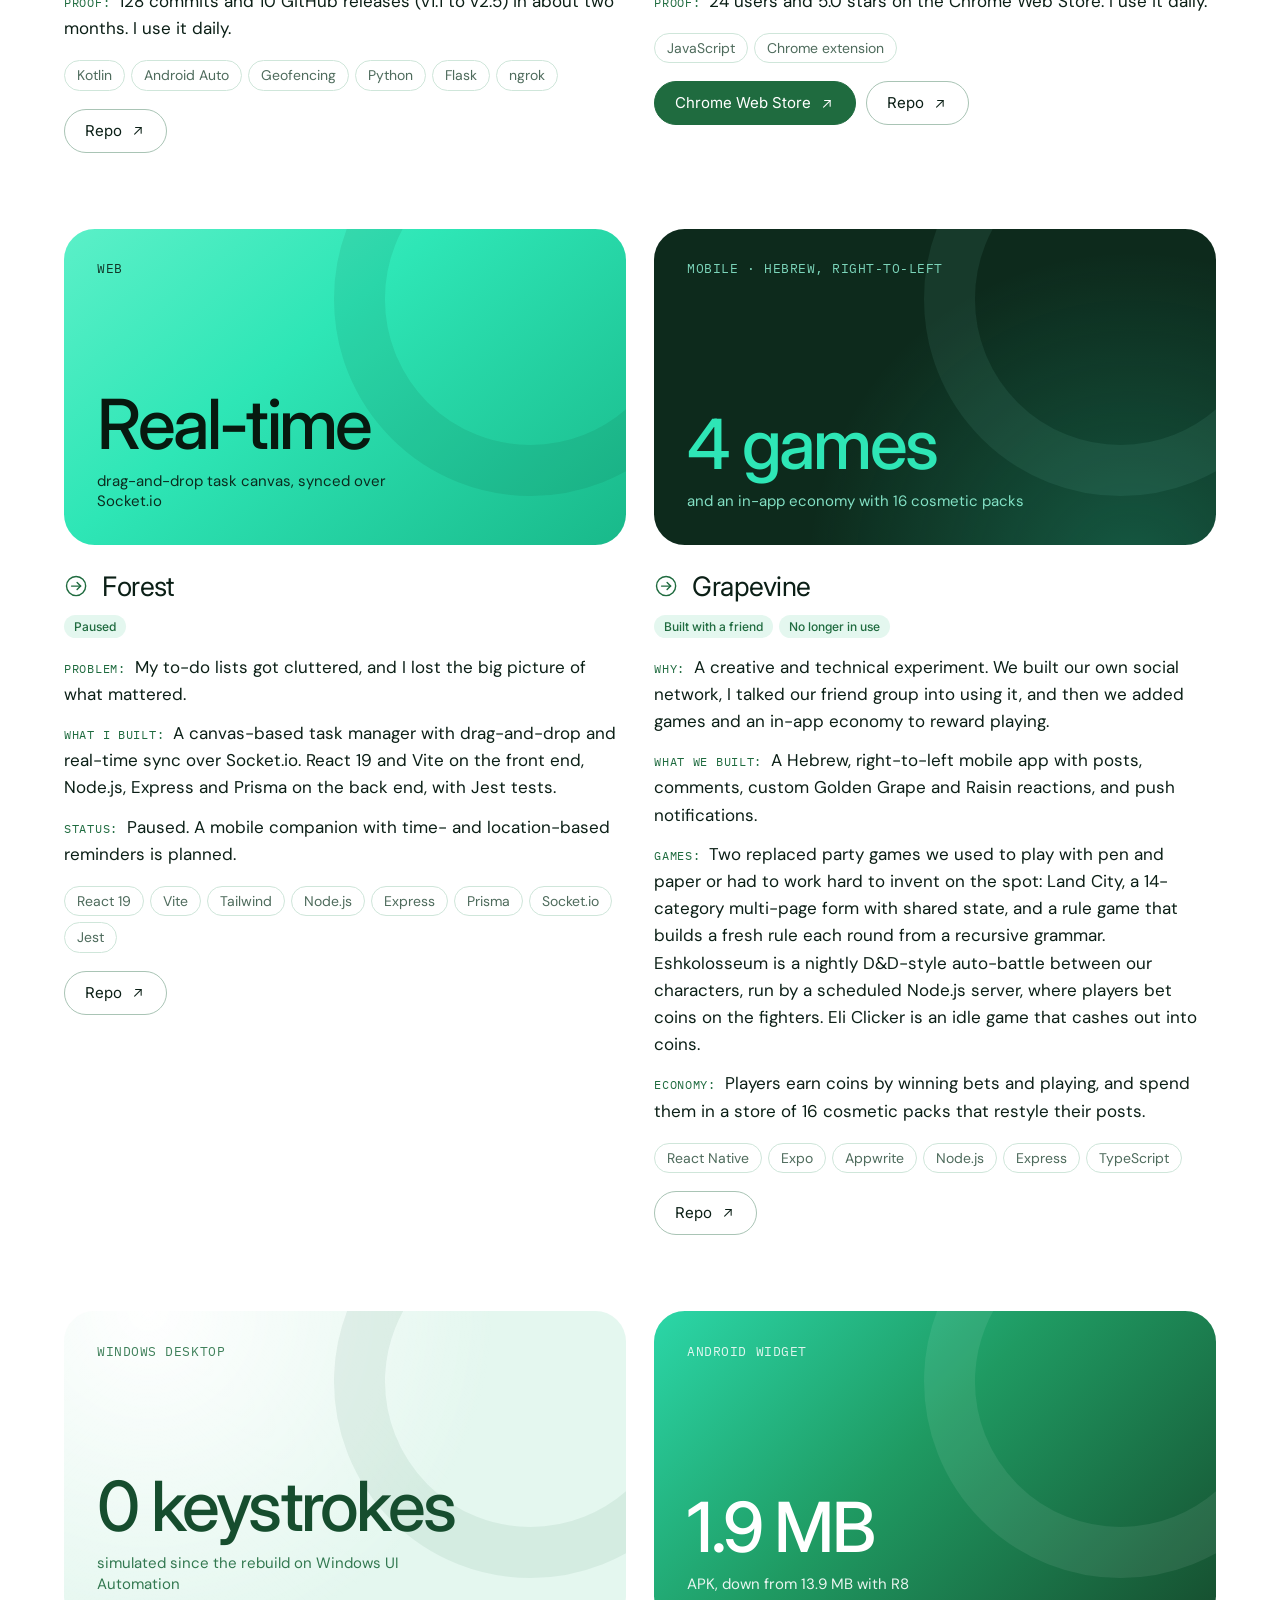
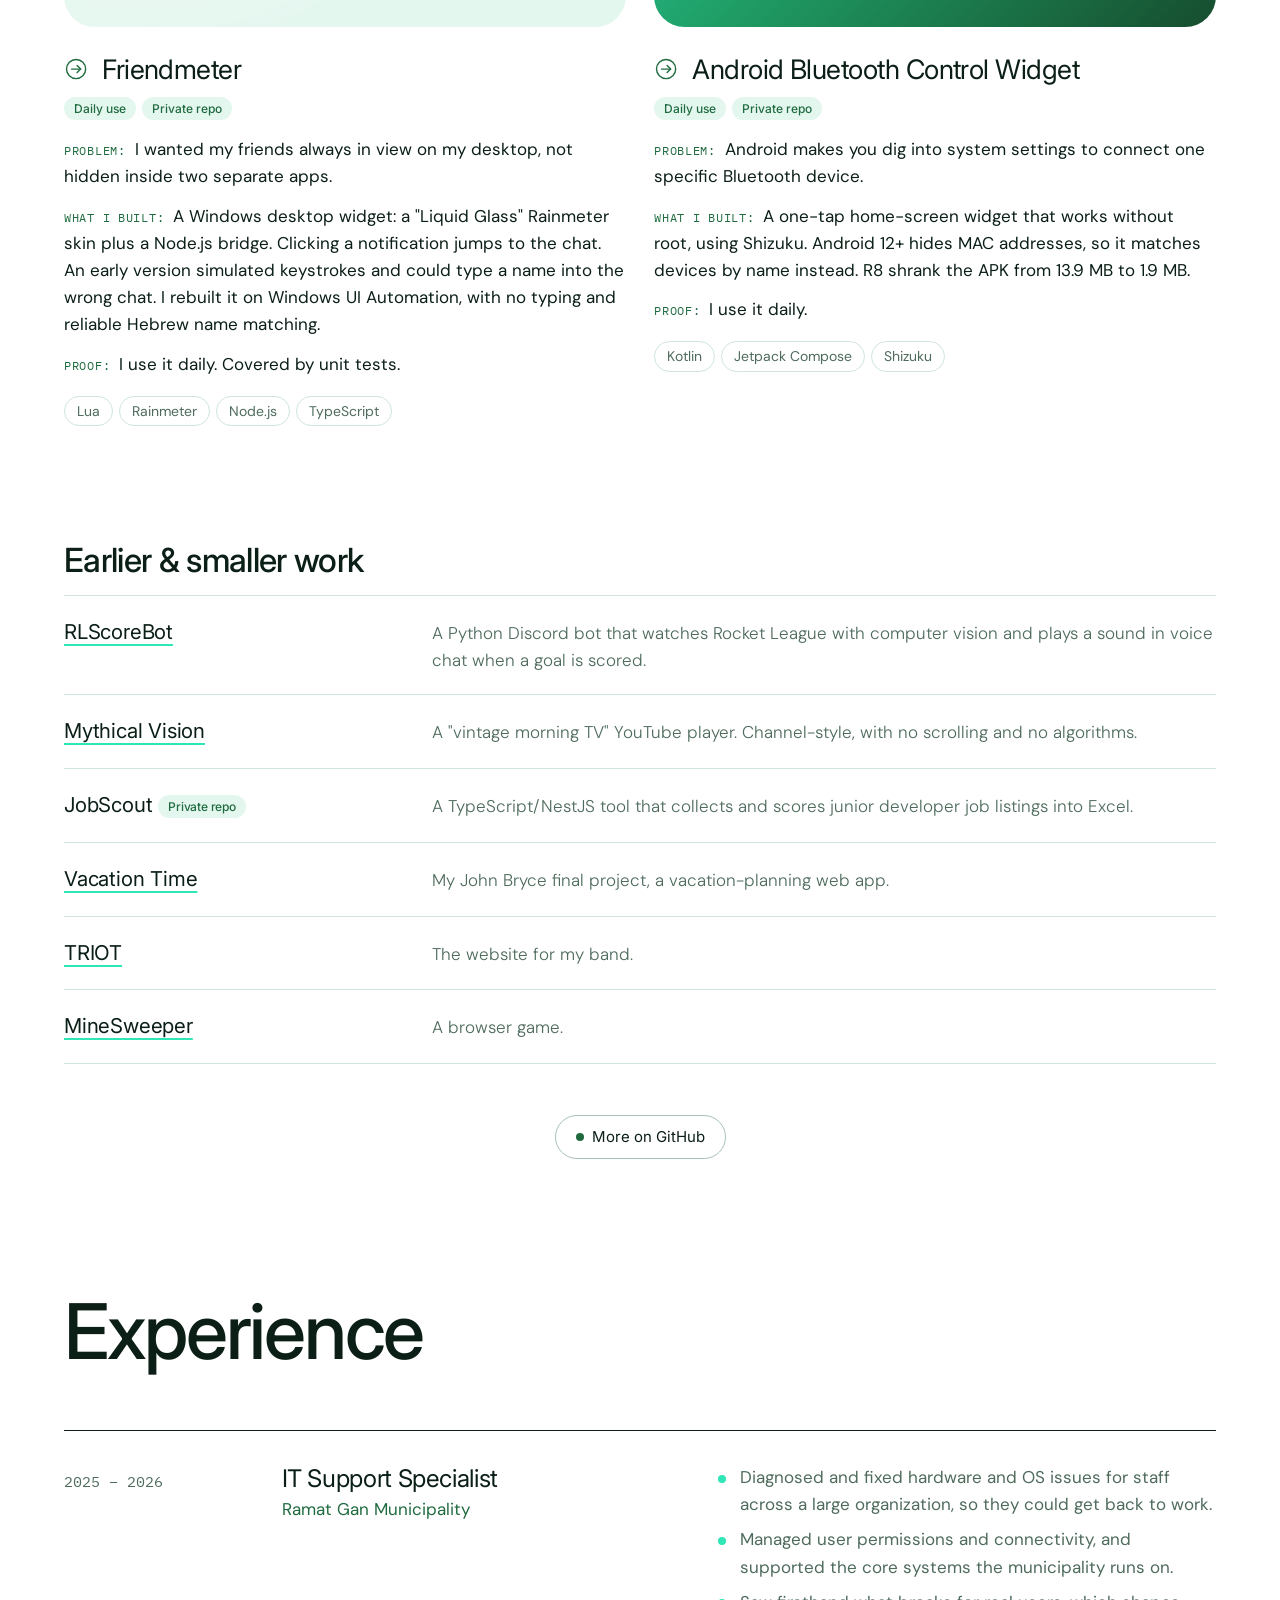
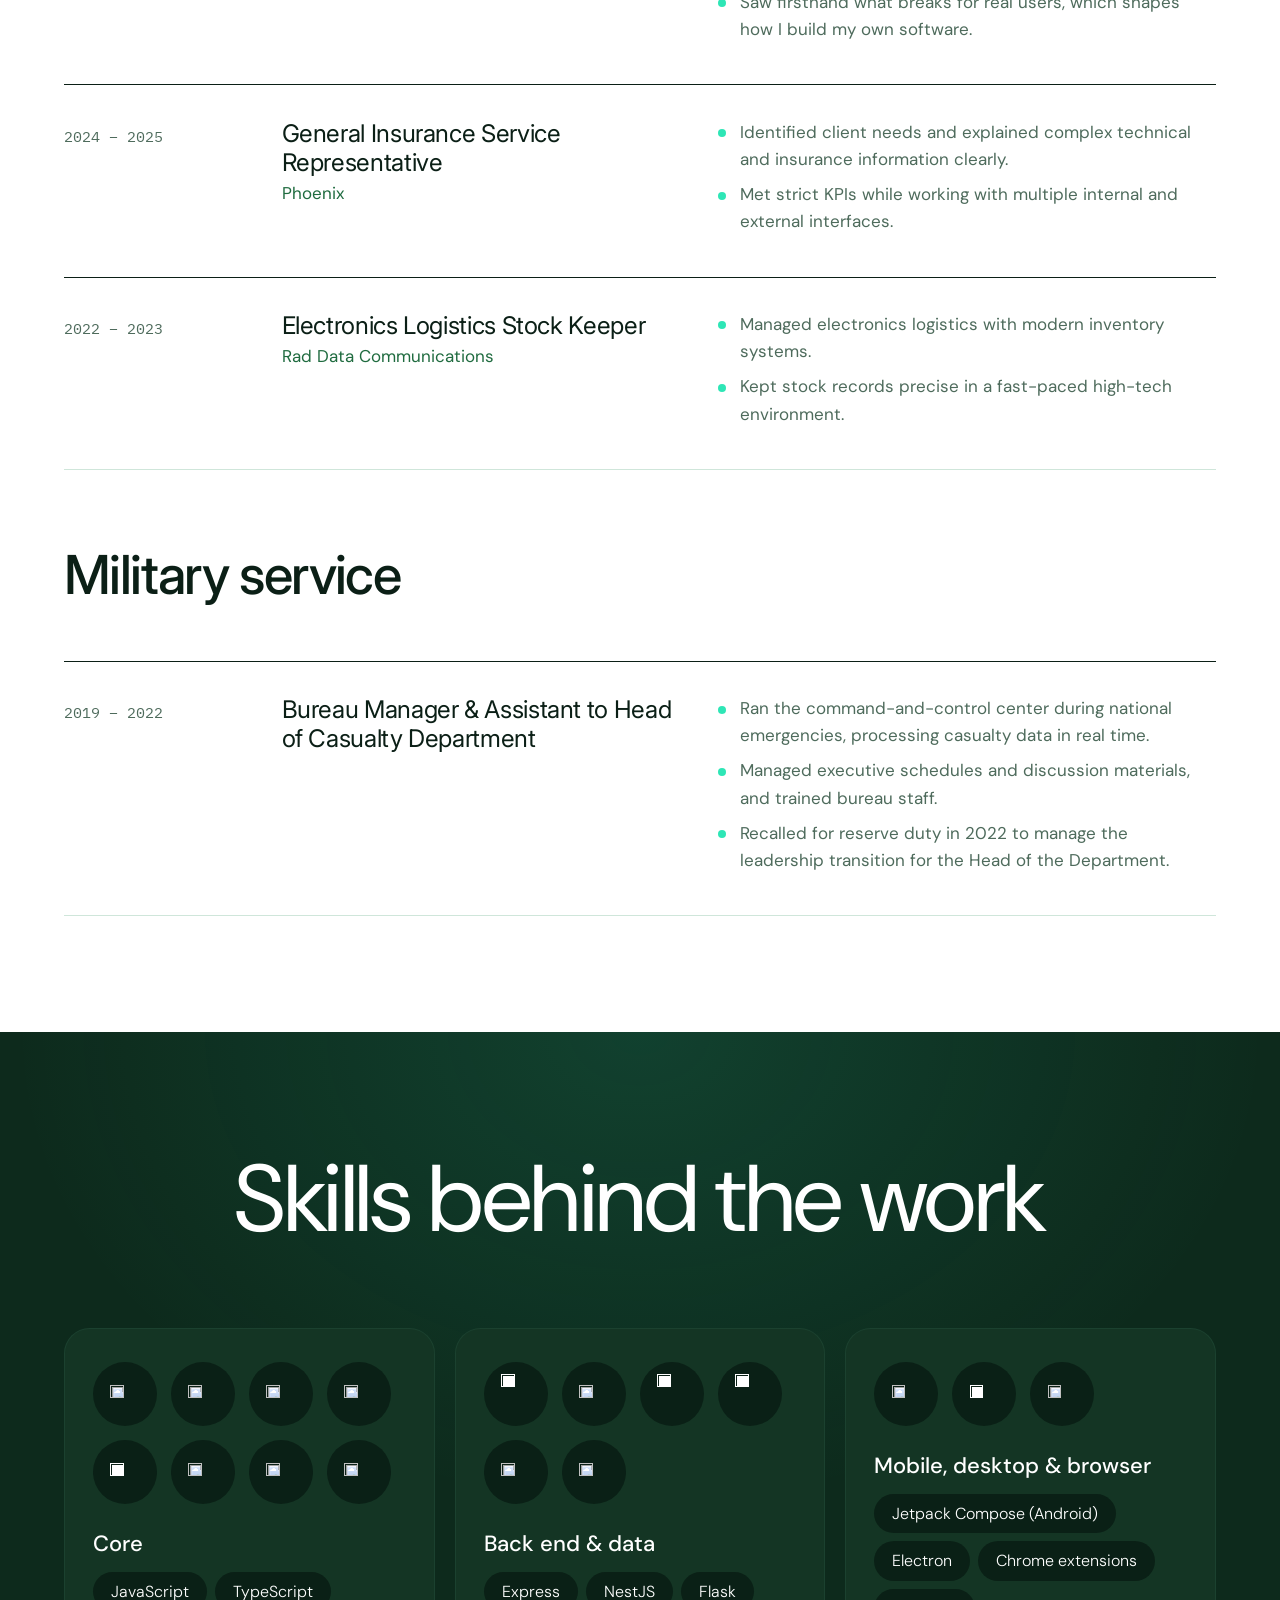
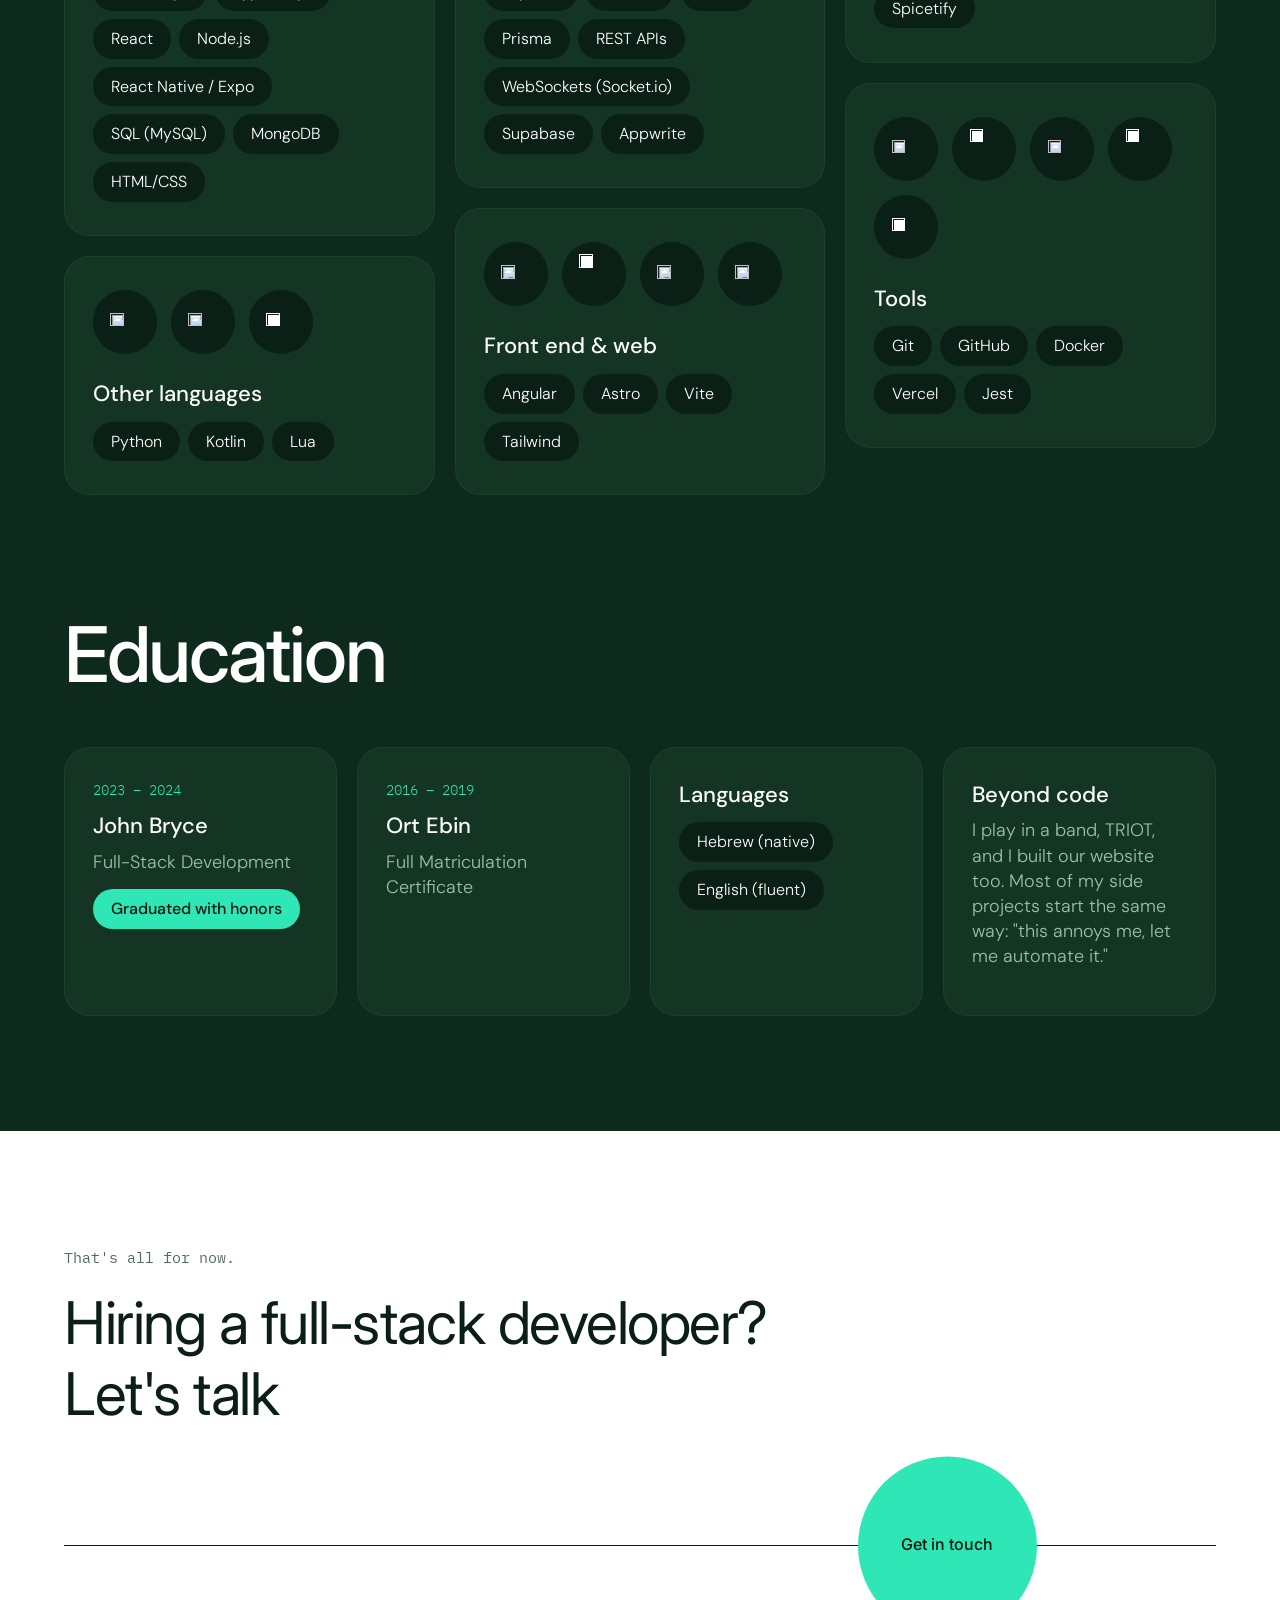
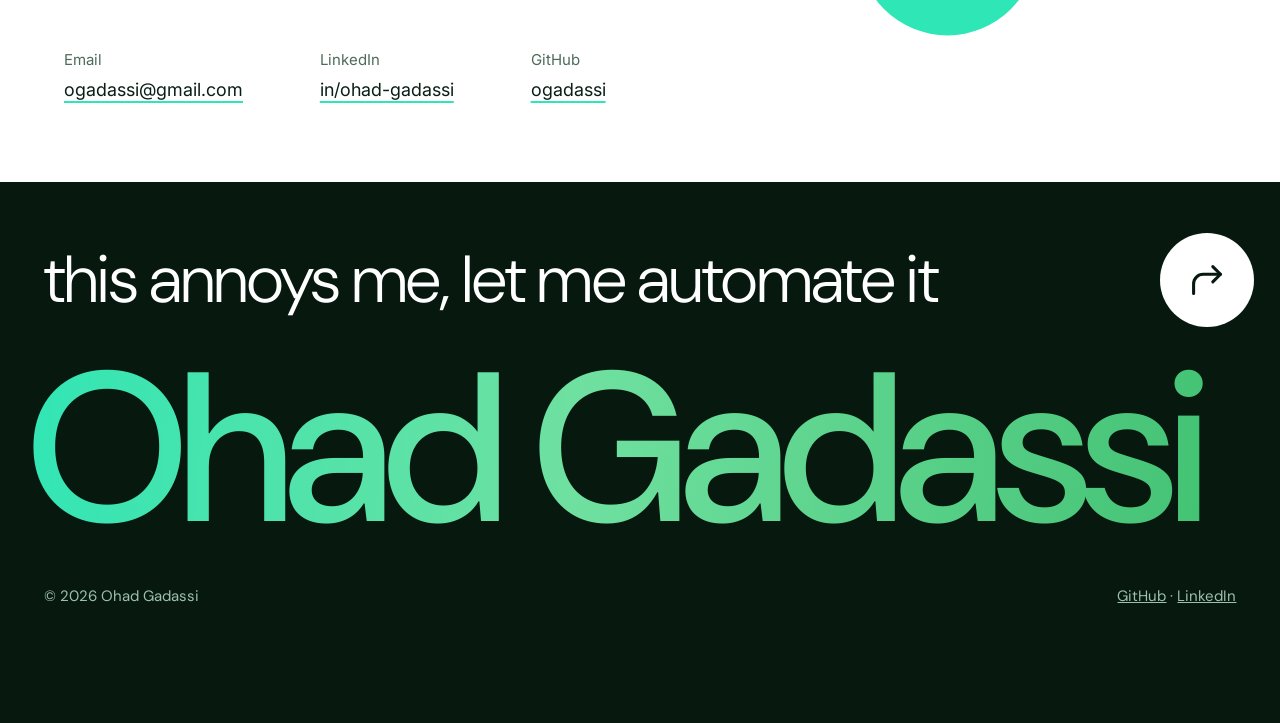
==== commit ea231e0c: "Serve Figma variant 1 from the site root Move the redesign out of the figma-variant-1/ subfolder so " ====
--- a/index.html
+++ b/index.html
@@ -6,7 +6,12 @@
   <title>Ohad Gadassi | Full-Stack Developer</title>
   <meta name="description" content="Ohad Gadassi, full-stack developer in Ramat Gan. I build web and mobile apps with React, Node.js and React Native, many used daily. Open to full-stack roles.">
   <link rel="canonical" href="https://ogadassi.github.io/">
+  <meta name="theme-color" content="#2ee6b6">
   <link rel="icon" href="favicon.svg" type="image/svg+xml">
+
+  <link rel="preconnect" href="https://fonts.googleapis.com">
+  <link rel="preconnect" href="https://fonts.gstatic.com" crossorigin>
+  <link rel="stylesheet" href="https://fonts.googleapis.com/css2?family=DM+Sans:opsz,wght@9..40,300;9..40,400;9..40,500&family=IBM+Plex+Mono&family=Inter:wght@300;400;500&display=swap">
   <link rel="stylesheet" href="style.css">
 
   <meta property="og:type" content="profile">
@@ -56,144 +61,243 @@
 
   <a class="skip-link" href="#main">Skip to content</a>
 
-  <header class="site-header">
-    <div class="intro">
-      <img class="profile-photo" src="assets/profile.jpg" alt="Ohad Gadassi" width="160" height="160">
-      <div class="intro-text">
-        <h1>Ohad Gadassi</h1>
-        <p class="title">Full-Stack Developer · React, Node.js, React Native</p>
-        <p class="location">Ramat Gan, Israel</p>
-        <p class="pitch">I'm a junior full-stack developer building web and mobile apps with React, Node.js and React Native. I build tools for problems I actually have, and I use many of them daily. Open to full-stack, frontend, backend and React Native roles. I also bring hands-on IT support experience.</p>
-        <ul class="contact-links">
-          <li><a class="button" href="mailto:ogadassi@gmail.com">Email me</a></li>
-          <li><a class="button" href="https://www.linkedin.com/in/ohad-gadassi/" target="_blank" rel="noopener">Full CV on LinkedIn</a></li>
-          <li><a href="https://github.com/ogadassi" target="_blank" rel="noopener">GitHub</a></li>
-        </ul>
-      </div>
+  <!-- Icon sprite -->
+  <svg class="sprite" aria-hidden="true" focusable="false">
+    <symbol id="i-home" viewBox="0 0 24 24"><path d="M3.5 10.5 12 3.5l8.5 7"/><path d="M5.5 9v11h13V9"/><path d="M10 20v-5.5h4V20"/></symbol>
+    <symbol id="i-cube" viewBox="0 0 24 24"><path d="M12 2.8 20.2 7.3v9.4L12 21.2l-8.2-4.5V7.3z"/><path d="M3.8 7.3 12 11.8l8.2-4.5"/><path d="M12 11.8v9.4"/></symbol>
+    <symbol id="i-briefcase" viewBox="0 0 24 24"><rect x="3" y="7" width="18" height="13" rx="2.5"/><path d="M9 7V5.2c0-.7.5-1.2 1.2-1.2h3.6c.7 0 1.2.5 1.2 1.2V7"/><path d="M3 12.5h18"/></symbol>
+    <symbol id="i-terminal" viewBox="0 0 24 24"><rect x="3" y="4" width="18" height="16" rx="3"/><path d="m7.5 9.5 3 2.5-3 2.5"/><path d="M12.5 15h4"/></symbol>
+    <symbol id="i-cap" viewBox="0 0 24 24"><path d="M2.5 9 12 4.5 21.5 9 12 13.5z"/><path d="M6.5 11.2v4.3c0 1.6 2.5 3 5.5 3s5.5-1.4 5.5-3v-4.3"/><path d="M21.5 9v5"/></symbol>
+    <symbol id="i-mail" viewBox="0 0 24 24"><rect x="3" y="5" width="18" height="14" rx="2.5"/><path d="m4 7 8 6 8-6"/></symbol>
+    <symbol id="i-arrow" viewBox="0 0 24 24"><path d="M7 17 17 7"/><path d="M8.5 7H17v8.5"/></symbol>
+    <symbol id="i-arrow-down" viewBox="0 0 24 24"><path d="M7 7l10 10"/><path d="M17 8.5V17H8.5"/></symbol>
+    <symbol id="i-arrow-circle" viewBox="0 0 24 24"><circle cx="12" cy="12" r="9.5"/><path d="M7.5 12h9"/><path d="m13 8.5 3.5 3.5-3.5 3.5"/></symbol>
+    <symbol id="i-arrow-curve" viewBox="0 0 24 24"><path d="M5 19v-5a5 5 0 0 1 5-5h9"/><path d="m15 5 4 4-4 4"/></symbol>
+  </svg>
+
+  <header class="hero" id="top">
+    <div class="hero-bar">
+      <p class="hero-handle">© Code by Ohad</p>
+      <p class="hero-tagline">Full-stack developer in Ramat Gan, Israel, building web and mobile apps with React, Node.js and React Native.</p>
     </div>
 
-    <nav class="site-nav" aria-label="Sections">
-      <a href="#about">About</a>
-      <a href="#projects">Projects</a>
-      <a href="#experience">Experience</a>
-      <a href="#military">Military service</a>
-      <a href="#skills">Skills</a>
-      <a href="#education">Education</a>
-    </nav>
+    <div class="hero-stage">
+      <div class="hero-photo-wrap">
+        <img class="hero-photo" src="assets/profile.jpg" alt="Ohad Gadassi" width="308" height="308">
+      </div>
+      <a class="hero-arrow" href="#about" aria-label="Scroll to About">
+        <svg class="icon" aria-hidden="true"><use href="#i-arrow-down"/></svg>
+      </a>
+    </div>
+
+    <div class="marquee">
+      <div class="marquee-track">
+        <h1 class="marquee-item">Ohad Gadassi <span aria-hidden="true">·</span> Full-Stack Developer <span aria-hidden="true">·</span></h1>
+        <p class="marquee-item" aria-hidden="true">Ohad Gadassi · Full-Stack Developer ·</p>
+      </div>
+    </div>
+
+    <p class="hero-status"><span class="status-dot" aria-hidden="true"></span>Open to full-stack roles</p>
   </header>
 
+  <nav class="dock" aria-label="Sections">
+    <a href="#top"><svg class="icon" aria-hidden="true"><use href="#i-home"/></svg><span class="tip">Home</span></a>
+    <a href="#about" class="dock-avatar"><img src="assets/profile.jpg" alt="" width="308" height="308"><span class="tip">About</span></a>
+    <a href="#projects"><svg class="icon" aria-hidden="true"><use href="#i-cube"/></svg><span class="tip">Projects</span></a>
+    <a href="#experience"><svg class="icon" aria-hidden="true"><use href="#i-briefcase"/></svg><span class="tip">Experience</span></a>
+    <a href="#skills"><svg class="icon" aria-hidden="true"><use href="#i-terminal"/></svg><span class="tip">Skills</span></a>
+    <a href="#education"><svg class="icon" aria-hidden="true"><use href="#i-cap"/></svg><span class="tip">Education</span></a>
+    <a href="#contact"><svg class="icon" aria-hidden="true"><use href="#i-mail"/></svg><span class="tip">Contact</span></a>
+  </nav>
+
   <main id="main">
 
-    <section id="about" class="section">
-      <h2>About</h2>
-      <p>
-        I'm currently building my own projects full time while looking for a full-stack role.
-        Before that I worked in IT support at Ramat Gan Municipality, which showed me every day what actually breaks for real users, and I carry that into how I build.
-        I build tools for problems I have myself, use many of them daily, and published one to the Chrome Web Store.
-        I graduated the John Bryce Full-Stack course with honors.
-      </p>
+    <section id="about" class="container intro">
+      <h2 class="eyebrow">About</h2>
+      <div class="intro-grid">
+        <p class="intro-lead">I'm a junior full-stack developer building web and mobile apps with React, Node.js and React Native. I build tools for problems I actually have, and I use many of them daily.</p>
+        <div class="intro-side">
+          <p>I'm currently building my own projects full time while looking for a full-stack role. Before that I worked in IT support at Ramat Gan Municipality, which showed me every day what actually breaks for real users, and I carry that into how I build. I published one of my tools to the Chrome Web Store, and I graduated the John Bryce Full-Stack course with honors.</p>
+          <p>Open to full-stack, frontend, backend and React Native roles. I also bring hands-on IT support experience.</p>
+          <ul class="arrow-links">
+            <li><a href="mailto:ogadassi@gmail.com">Email me <svg class="icon" aria-hidden="true"><use href="#i-arrow-circle"/></svg></a></li>
+            <li><a href="https://www.linkedin.com/in/ohad-gadassi/" target="_blank" rel="noopener">Full CV on LinkedIn <svg class="icon" aria-hidden="true"><use href="#i-arrow-circle"/></svg></a></li>
+            <li><a href="https://github.com/ogadassi" target="_blank" rel="noopener">GitHub <svg class="icon" aria-hidden="true"><use href="#i-arrow-circle"/></svg></a></li>
+          </ul>
+        </div>
+      </div>
     </section>
 
-    <section id="projects" class="section">
-      <h2>Featured projects</h2>
-      <p>I built all of these solo, except Grapevine.</p>
-
-      <div class="project-list">
-
-        <article class="project">
-          <h3>Steelman <span class="badge">Pre-launch</span> <span class="badge">Private repo</span></h3>
-          <p><strong>Problem:</strong> Everyone has the list of logical fallacies. Nobody trains the reflex to spot them.</p>
-          <p><strong>What I built:</strong> An education app for iOS, Android and web that trains you to catch bad arguments. The Astro website opens with a playable "Fair, or a fallacy?" demo and a waitlist.</p>
-          <p><strong>Proof:</strong> 74 fallacies, 332 practice questions and 12 debates ready in the app.</p>
-          <ul class="tags"><li>Expo</li><li>React Native</li><li>TypeScript</li><li>Supabase</li><li>Astro</li></ul>
-          <p class="links"><a href="https://playsteelman.vercel.app" target="_blank" rel="noopener" aria-label="Steelman live site">Live site</a></p>
-        </article>
-
-        <article class="project">
-          <h3>Sterrify <span class="badge">Daily use</span></h3>
-          <p><strong>Problem:</strong> Playing along meant switching between Spotify and Songsterr while holding an instrument.</p>
-          <p><strong>What I built:</strong> An Electron app that syncs Songsterr to Spotify and switches instrument and tuning automatically. I then rebuilt it as Sterrify Tabs <span class="badge">Private repo</span>, a Spicetify app that renders the tab inside Spotify with alphaTab. The old app polled the Web API, which caused 465 ms of its 567 ms median sync lag. Running inside Spotify removes that delay.</p>
-          <p><strong>Proof:</strong> I use it daily. Sterrify Tabs has an automated test suite.</p>
-          <ul class="tags"><li>Electron</li><li>Node.js</li><li>Spotify API</li><li>Spicetify</li><li>alphaTab</li></ul>
-          <p class="links"><a href="https://github.com/ogadassi/Sterrify" target="_blank" rel="noopener" aria-label="Sterrify desktop app repository on GitHub">Repo (desktop app)</a></p>
-        </article>
-
-        <article class="project">
-          <h3>AC Notification <span class="badge">Daily use</span></h3>
-          <p><strong>Problem:</strong> I kept walking into a hot apartment because the AC only came on once I was already home.</p>
-          <p><strong>What I built:</strong> A geofence around home triggers a 1-tap "turn on AC" notification on Android and Android Auto. A Windows server (Python Flask, exposed through ngrok) controls Midea ACs directly over the LAN.</p>
-          <p><strong>Proof:</strong> 128 commits and 10 GitHub releases (v1.1 to v2.5) in about two months. I use it daily.</p>
-          <ul class="tags"><li>Kotlin</li><li>Android Auto</li><li>Geofencing</li><li>Python</li><li>Flask</li><li>ngrok</li></ul>
-          <p class="links"><a href="https://github.com/ogadassi/ac-notification" target="_blank" rel="noopener" aria-label="AC Notification repository on GitHub">Repo</a></p>
-        </article>
-
-        <article class="project">
-          <h3>YouTube Watch Later Manager <span class="badge">Published</span> <span class="badge">Daily use</span></h3>
-          <p><strong>Problem:</strong> Saving or removing a video from Watch Later is buried in YouTube's menus.</p>
-          <p><strong>What I built:</strong> A Chrome extension with 1-click Watch Later buttons across YouTube. It matches icon shapes instead of English text, so it works in any language. It finds buttons at click time, because YouTube reuses page elements. Theme-aware, with no trackers.</p>
-          <p><strong>Proof:</strong> 24 users and 5.0 stars on the Chrome Web Store. I use it daily.</p>
-          <ul class="tags"><li>JavaScript</li><li>Chrome extension</li></ul>
-          <p class="links">
-            <a href="https://chromewebstore.google.com/detail/youtube-watch-later-manag/cipblemimaiffjenjhnplnegbembhgmc" target="_blank" rel="noopener" aria-label="YouTube Watch Later Manager on the Chrome Web Store">Chrome Web Store</a>
-            <a href="https://github.com/ogadassi/WatchLater" target="_blank" rel="noopener" aria-label="YouTube Watch Later Manager repository on GitHub">Repo</a>
-          </p>
-        </article>
-
-        <article class="project">
-          <h3>Forest <span class="badge">Paused</span></h3>
-          <p><strong>Problem:</strong> My to-do lists got cluttered, and I lost the big picture of what mattered.</p>
-          <p><strong>What I built:</strong> A canvas-based task manager with drag-and-drop and real-time sync over Socket.io. React 19 and Vite on the front end, Node.js, Express and Prisma on the back end, with Jest tests.</p>
-          <p><strong>Status:</strong> Paused. A mobile companion with time- and location-based reminders is planned.</p>
-          <ul class="tags"><li>React 19</li><li>Vite</li><li>Tailwind</li><li>Node.js</li><li>Express</li><li>Prisma</li><li>Socket.io</li><li>Jest</li></ul>
-          <p class="links"><a href="https://github.com/ogadassi/Forest" target="_blank" rel="noopener" aria-label="Forest repository on GitHub">Repo</a></p>
-        </article>
-
-        <article class="project">
-          <h3>Grapevine <span class="badge">Built with a friend</span> <span class="badge">No longer in use</span></h3>
-          <p><strong>Why:</strong> A creative and technical experiment. We built our own social network, I talked our friend group into using it, and then we added games and an in-app economy to reward playing.</p>
-          <p><strong>What we built:</strong> A Hebrew, right-to-left mobile app with posts, comments, custom Golden Grape and Raisin reactions, and push notifications.</p>
-          <p><strong>Games:</strong> Two replaced party games we used to play with pen and paper or had to work hard to invent on the spot: Land City, a 14-category multi-page form with shared state, and a rule game that builds a fresh rule each round from a recursive grammar. Eshkolosseum is a nightly D&amp;D-style auto-battle between our characters, run by a scheduled Node.js server, where players bet coins on the fighters. Eli Clicker is an idle game that cashes out into coins.</p>
-          <p><strong>Economy:</strong> Players earn coins by winning bets and playing, and spend them in a store of 16 cosmetic packs that restyle their posts.</p>
-          <ul class="tags"><li>React Native</li><li>Expo</li><li>Appwrite</li><li>Node.js</li><li>Express</li><li>TypeScript</li></ul>
-          <p class="links"><a href="https://github.com/ogadassi/Grapevine" target="_blank" rel="noopener" aria-label="Grapevine repository on GitHub">Repo</a></p>
-        </article>
-
-        <article class="project">
-          <h3>Friendmeter <span class="badge">Daily use</span> <span class="badge">Private repo</span></h3>
-          <p><strong>Problem:</strong> I wanted my friends always in view on my desktop, not hidden inside two separate apps.</p>
-          <p><strong>What I built:</strong> A Windows desktop widget: a "Liquid Glass" Rainmeter skin plus a Node.js bridge. Clicking a notification jumps to the chat. An early version simulated keystrokes and could type a name into the wrong chat. I rebuilt it on Windows UI Automation, with no typing and reliable Hebrew name matching.</p>
-          <p><strong>Proof:</strong> I use it daily. Covered by unit tests.</p>
-          <ul class="tags"><li>Lua</li><li>Rainmeter</li><li>Node.js</li><li>TypeScript</li></ul>
-        </article>
-
-        <article class="project">
-          <h3>Android Bluetooth Control Widget <span class="badge">Daily use</span> <span class="badge">Private repo</span></h3>
-          <p><strong>Problem:</strong> Android makes you dig into system settings to connect one specific Bluetooth device.</p>
-          <p><strong>What I built:</strong> A one-tap home-screen widget that works without root, using Shizuku. Android 12+ hides MAC addresses, so it matches devices by name instead. R8 shrank the APK from 13.9 MB to 1.9 MB.</p>
-          <p><strong>Proof:</strong> I use it daily.</p>
-          <ul class="tags"><li>Kotlin</li><li>Jetpack Compose</li><li>Shizuku</li></ul>
-        </article>
-
-      </div>
-
-      <h3 class="subheading">Earlier &amp; smaller work</h3>
-      <ul class="earlier-work">
-        <li><a href="https://github.com/ogadassi/RLScoreBot" target="_blank" rel="noopener">RLScoreBot</a>: a Python Discord bot that watches Rocket League with computer vision and plays a sound in voice chat when a goal is scored.</li>
-        <li><a href="https://github.com/ogadassi/gmm-player" target="_blank" rel="noopener">Mythical Vision</a>: a "vintage morning TV" YouTube player. Channel-style, with no scrolling and no algorithms.</li>
-        <li>JobScout <span class="badge">Private repo</span>: a TypeScript/NestJS tool that collects and scores junior developer job listings into Excel.</li>
-        <li><a href="https://github.com/ogadassi/Vacation-Time" target="_blank" rel="noopener">Vacation Time</a>: my John Bryce final project, a vacation-planning web app.</li>
-        <li><a href="https://github.com/ogadassi/triot-official-website" target="_blank" rel="noopener">TRIOT</a>: the website for my band.</li>
-        <li><a href="https://ogadassi.github.io/MineSweeper/" target="_blank" rel="noopener">MineSweeper</a>: a browser game.</li>
+    <section id="projects" class="container section">
+      <div class="section-head">
+        <h2 class="display">Featured projects</h2>
+        <p class="section-note">I built all of these solo, except Grapevine.</p>
+      </div>
+
+      <div class="work-grid">
+
+        <article class="work">
+          <div class="work-media media--forest" aria-hidden="true">
+            <span class="media-label">iOS · Android · Web</span>
+            <span class="media-stat">332</span>
+            <span class="media-caption">practice questions, plus 74 fallacies and 12 debates</span>
+          </div>
+          <div class="work-body">
+            <h3 class="work-title"><svg class="icon" aria-hidden="true"><use href="#i-arrow-circle"/></svg>Steelman</h3>
+            <ul class="badges"><li>Pre-launch</li><li>Private repo</li></ul>
+            <p><strong>Problem:</strong> Everyone has the list of logical fallacies. Nobody trains the reflex to spot them.</p>
+            <p><strong>What I built:</strong> An education app for iOS, Android and web that trains you to catch bad arguments. The Astro website opens with a playable "Fair, or a fallacy?" demo and a waitlist.</p>
+            <p><strong>Proof:</strong> 74 fallacies, 332 practice questions and 12 debates ready in the app.</p>
+            <ul class="tags"><li>Expo</li><li>React Native</li><li>TypeScript</li><li>Supabase</li><li>Astro</li></ul>
+            <p class="work-links"><a class="pill pill--solid" href="https://playsteelman.vercel.app" target="_blank" rel="noopener" aria-label="Steelman live site">Live site <svg class="icon" aria-hidden="true"><use href="#i-arrow"/></svg></a></p>
+          </div>
+        </article>
+
+        <article class="work">
+          <div class="work-media media--cyan" aria-hidden="true">
+            <span class="media-label">Desktop · Spotify</span>
+            <span class="media-stat">465 ms</span>
+            <span class="media-caption">of the 567 ms median sync lag came from polling. Running inside Spotify removes it.</span>
+          </div>
+          <div class="work-body">
+            <h3 class="work-title"><svg class="icon" aria-hidden="true"><use href="#i-arrow-circle"/></svg>Sterrify</h3>
+            <ul class="badges"><li>Daily use</li></ul>
+            <p><strong>Problem:</strong> Playing along meant switching between Spotify and Songsterr while holding an instrument.</p>
+            <p><strong>What I built:</strong> An Electron app that syncs Songsterr to Spotify and switches instrument and tuning automatically. I then rebuilt it as Sterrify Tabs <span class="badge">Private repo</span>, a Spicetify app that renders the tab inside Spotify with alphaTab. The old app polled the Web API, which caused 465 ms of its 567 ms median sync lag. Running inside Spotify removes that delay.</p>
+            <p><strong>Proof:</strong> I use it daily. Sterrify Tabs has an automated test suite.</p>
+            <ul class="tags"><li>Electron</li><li>Node.js</li><li>Spotify API</li><li>Spicetify</li><li>alphaTab</li></ul>
+            <p class="work-links"><a class="pill" href="https://github.com/ogadassi/Sterrify" target="_blank" rel="noopener" aria-label="Sterrify desktop app repository on GitHub">Repo (desktop app) <svg class="icon" aria-hidden="true"><use href="#i-arrow"/></svg></a></p>
+          </div>
+        </article>
+
+        <article class="work">
+          <div class="work-media media--blend" aria-hidden="true">
+            <span class="media-label">Android · Android Auto</span>
+            <span class="media-stat">10 releases</span>
+            <span class="media-caption">and 128 commits, v1.1 to v2.5 in about two months</span>
+          </div>
+          <div class="work-body">
+            <h3 class="work-title"><svg class="icon" aria-hidden="true"><use href="#i-arrow-circle"/></svg>AC Notification</h3>
+            <ul class="badges"><li>Daily use</li></ul>
+            <p><strong>Problem:</strong> I kept walking into a hot apartment because the AC only came on once I was already home.</p>
+            <p><strong>What I built:</strong> A geofence around home triggers a 1-tap "turn on AC" notification on Android and Android Auto. A Windows server (Python Flask, exposed through ngrok) controls Midea ACs directly over the LAN.</p>
+            <p><strong>Proof:</strong> 128 commits and 10 GitHub releases (v1.1 to v2.5) in about two months. I use it daily.</p>
+            <ul class="tags"><li>Kotlin</li><li>Android Auto</li><li>Geofencing</li><li>Python</li><li>Flask</li><li>ngrok</li></ul>
+            <p class="work-links"><a class="pill" href="https://github.com/ogadassi/ac-notification" target="_blank" rel="noopener" aria-label="AC Notification repository on GitHub">Repo <svg class="icon" aria-hidden="true"><use href="#i-arrow"/></svg></a></p>
+          </div>
+        </article>
+
+        <article class="work">
+          <div class="work-media media--mint" aria-hidden="true">
+            <span class="media-label">Chrome extension</span>
+            <span class="media-stat">5.0 ★</span>
+            <span class="media-caption">from 24 users on the Chrome Web Store</span>
+          </div>
+          <div class="work-body">
+            <h3 class="work-title"><svg class="icon" aria-hidden="true"><use href="#i-arrow-circle"/></svg>YouTube Watch Later Manager</h3>
+            <ul class="badges"><li>Published</li><li>Daily use</li></ul>
+            <p><strong>Problem:</strong> Saving or removing a video from Watch Later is buried in YouTube's menus.</p>
+            <p><strong>What I built:</strong> A Chrome extension with 1-click Watch Later buttons across YouTube. It matches icon shapes instead of English text, so it works in any language. It finds buttons at click time, because YouTube reuses page elements. Theme-aware, with no trackers.</p>
+            <p><strong>Proof:</strong> 24 users and 5.0 stars on the Chrome Web Store. I use it daily.</p>
+            <ul class="tags"><li>JavaScript</li><li>Chrome extension</li></ul>
+            <p class="work-links">
+              <a class="pill pill--solid" href="https://chromewebstore.google.com/detail/youtube-watch-later-manag/cipblemimaiffjenjhnplnegbembhgmc" target="_blank" rel="noopener" aria-label="YouTube Watch Later Manager on the Chrome Web Store">Chrome Web Store <svg class="icon" aria-hidden="true"><use href="#i-arrow"/></svg></a>
+              <a class="pill" href="https://github.com/ogadassi/WatchLater" target="_blank" rel="noopener" aria-label="YouTube Watch Later Manager repository on GitHub">Repo <svg class="icon" aria-hidden="true"><use href="#i-arrow"/></svg></a>
+            </p>
+          </div>
+        </article>
+
+        <article class="work">
+          <div class="work-media media--cyan" aria-hidden="true">
+            <span class="media-label">Web</span>
+            <span class="media-stat">Real-time</span>
+            <span class="media-caption">drag-and-drop task canvas, synced over Socket.io</span>
+          </div>
+          <div class="work-body">
+            <h3 class="work-title"><svg class="icon" aria-hidden="true"><use href="#i-arrow-circle"/></svg>Forest</h3>
+            <ul class="badges"><li>Paused</li></ul>
+            <p><strong>Problem:</strong> My to-do lists got cluttered, and I lost the big picture of what mattered.</p>
+            <p><strong>What I built:</strong> A canvas-based task manager with drag-and-drop and real-time sync over Socket.io. React 19 and Vite on the front end, Node.js, Express and Prisma on the back end, with Jest tests.</p>
+            <p><strong>Status:</strong> Paused. A mobile companion with time- and location-based reminders is planned.</p>
+            <ul class="tags"><li>React 19</li><li>Vite</li><li>Tailwind</li><li>Node.js</li><li>Express</li><li>Prisma</li><li>Socket.io</li><li>Jest</li></ul>
+            <p class="work-links"><a class="pill" href="https://github.com/ogadassi/Forest" target="_blank" rel="noopener" aria-label="Forest repository on GitHub">Repo <svg class="icon" aria-hidden="true"><use href="#i-arrow"/></svg></a></p>
+          </div>
+        </article>
+
+        <article class="work">
+          <div class="work-media media--forest" aria-hidden="true">
+            <span class="media-label">Mobile · Hebrew, right-to-left</span>
+            <span class="media-stat">4 games</span>
+            <span class="media-caption">and an in-app economy with 16 cosmetic packs</span>
+          </div>
+          <div class="work-body">
+            <h3 class="work-title"><svg class="icon" aria-hidden="true"><use href="#i-arrow-circle"/></svg>Grapevine</h3>
+            <ul class="badges"><li>Built with a friend</li><li>No longer in use</li></ul>
+            <p><strong>Why:</strong> A creative and technical experiment. We built our own social network, I talked our friend group into using it, and then we added games and an in-app economy to reward playing.</p>
+            <p><strong>What we built:</strong> A Hebrew, right-to-left mobile app with posts, comments, custom Golden Grape and Raisin reactions, and push notifications.</p>
+            <p><strong>Games:</strong> Two replaced party games we used to play with pen and paper or had to work hard to invent on the spot: Land City, a 14-category multi-page form with shared state, and a rule game that builds a fresh rule each round from a recursive grammar. Eshkolosseum is a nightly D&amp;D-style auto-battle between our characters, run by a scheduled Node.js server, where players bet coins on the fighters. Eli Clicker is an idle game that cashes out into coins.</p>
+            <p><strong>Economy:</strong> Players earn coins by winning bets and playing, and spend them in a store of 16 cosmetic packs that restyle their posts.</p>
+            <ul class="tags"><li>React Native</li><li>Expo</li><li>Appwrite</li><li>Node.js</li><li>Express</li><li>TypeScript</li></ul>
+            <p class="work-links"><a class="pill" href="https://github.com/ogadassi/Grapevine" target="_blank" rel="noopener" aria-label="Grapevine repository on GitHub">Repo <svg class="icon" aria-hidden="true"><use href="#i-arrow"/></svg></a></p>
+          </div>
+        </article>
+
+        <article class="work">
+          <div class="work-media media--mint" aria-hidden="true">
+            <span class="media-label">Windows desktop</span>
+            <span class="media-stat">0 keystrokes</span>
+            <span class="media-caption">simulated since the rebuild on Windows UI Automation</span>
+          </div>
+          <div class="work-body">
+            <h3 class="work-title"><svg class="icon" aria-hidden="true"><use href="#i-arrow-circle"/></svg>Friendmeter</h3>
+            <ul class="badges"><li>Daily use</li><li>Private repo</li></ul>
+            <p><strong>Problem:</strong> I wanted my friends always in view on my desktop, not hidden inside two separate apps.</p>
+            <p><strong>What I built:</strong> A Windows desktop widget: a "Liquid Glass" Rainmeter skin plus a Node.js bridge. Clicking a notification jumps to the chat. An early version simulated keystrokes and could type a name into the wrong chat. I rebuilt it on Windows UI Automation, with no typing and reliable Hebrew name matching.</p>
+            <p><strong>Proof:</strong> I use it daily. Covered by unit tests.</p>
+            <ul class="tags"><li>Lua</li><li>Rainmeter</li><li>Node.js</li><li>TypeScript</li></ul>
+          </div>
+        </article>
+
+        <article class="work">
+          <div class="work-media media--blend" aria-hidden="true">
+            <span class="media-label">Android widget</span>
+            <span class="media-stat">1.9 MB</span>
+            <span class="media-caption">APK, down from 13.9 MB with R8</span>
+          </div>
+          <div class="work-body">
+            <h3 class="work-title"><svg class="icon" aria-hidden="true"><use href="#i-arrow-circle"/></svg>Android Bluetooth Control Widget</h3>
+            <ul class="badges"><li>Daily use</li><li>Private repo</li></ul>
+            <p><strong>Problem:</strong> Android makes you dig into system settings to connect one specific Bluetooth device.</p>
+            <p><strong>What I built:</strong> A one-tap home-screen widget that works without root, using Shizuku. Android 12+ hides MAC addresses, so it matches devices by name instead. R8 shrank the APK from 13.9 MB to 1.9 MB.</p>
+            <p><strong>Proof:</strong> I use it daily.</p>
+            <ul class="tags"><li>Kotlin</li><li>Jetpack Compose</li><li>Shizuku</li></ul>
+          </div>
+        </article>
+
+      </div>
+
+      <h3 class="subhead">Earlier &amp; smaller work</h3>
+      <ul class="row-list">
+        <li><span class="row-name"><a href="https://github.com/ogadassi/RLScoreBot" target="_blank" rel="noopener">RLScoreBot</a></span><span class="row-desc">A Python Discord bot that watches Rocket League with computer vision and plays a sound in voice chat when a goal is scored.</span></li>
+        <li><span class="row-name"><a href="https://github.com/ogadassi/gmm-player" target="_blank" rel="noopener">Mythical Vision</a></span><span class="row-desc">A "vintage morning TV" YouTube player. Channel-style, with no scrolling and no algorithms.</span></li>
+        <li><span class="row-name">JobScout <span class="badge">Private repo</span></span><span class="row-desc">A TypeScript/NestJS tool that collects and scores junior developer job listings into Excel.</span></li>
+        <li><span class="row-name"><a href="https://github.com/ogadassi/Vacation-Time" target="_blank" rel="noopener">Vacation Time</a></span><span class="row-desc">My John Bryce final project, a vacation-planning web app.</span></li>
+        <li><span class="row-name"><a href="https://github.com/ogadassi/triot-official-website" target="_blank" rel="noopener">TRIOT</a></span><span class="row-desc">The website for my band.</span></li>
+        <li><span class="row-name"><a href="https://ogadassi.github.io/MineSweeper/" target="_blank" rel="noopener">MineSweeper</a></span><span class="row-desc">A browser game.</span></li>
       </ul>
+
+      <p class="center"><a class="pill pill--dot" href="https://github.com/ogadassi" target="_blank" rel="noopener">More on GitHub</a></p>
     </section>
 
-    <section id="experience" class="section">
-      <h2>Experience</h2>
+    <section id="experience" class="container section">
+      <div class="section-head">
+        <h2 class="display">Experience</h2>
+      </div>
 
       <article class="job">
-        <h3>IT Support Specialist <span class="org">Ramat Gan Municipality</span></h3>
-        <p class="dates">2025 – 2026</p>
-        <ul>
+        <p class="job-dates">2025 – 2026</p>
+        <h3 class="job-role">IT Support Specialist <span class="job-org">Ramat Gan Municipality</span></h3>
+        <ul class="job-points">
           <li>Diagnosed and fixed hardware and OS issues for staff across a large organization, so they could get back to work.</li>
           <li>Managed user permissions and connectivity, and supported the core systems the municipality runs on.</li>
           <li>Saw firsthand what breaks for real users, which shapes how I build my own software.</li>
@@ -201,31 +305,33 @@
       </article>
 
       <article class="job">
-        <h3>General Insurance Service Representative <span class="org">Phoenix</span></h3>
-        <p class="dates">2024 – 2025</p>
-        <ul>
+        <p class="job-dates">2024 – 2025</p>
+        <h3 class="job-role">General Insurance Service Representative <span class="job-org">Phoenix</span></h3>
+        <ul class="job-points">
           <li>Identified client needs and explained complex technical and insurance information clearly.</li>
           <li>Met strict KPIs while working with multiple internal and external interfaces.</li>
         </ul>
       </article>
 
       <article class="job">
-        <h3>Electronics Logistics Stock Keeper <span class="org">Rad Data Communications</span></h3>
-        <p class="dates">2022 – 2023</p>
-        <ul>
+        <p class="job-dates">2022 – 2023</p>
+        <h3 class="job-role">Electronics Logistics Stock Keeper <span class="job-org">Rad Data Communications</span></h3>
+        <ul class="job-points">
           <li>Managed electronics logistics with modern inventory systems.</li>
           <li>Kept stock records precise in a fast-paced high-tech environment.</li>
         </ul>
       </article>
     </section>
 
-    <section id="military" class="section">
-      <h2>Military service</h2>
+    <section id="military" class="container section section--tight">
+      <div class="section-head">
+        <h2 class="display display--sm">Military service</h2>
+      </div>
 
       <article class="job">
-        <h3>Bureau Manager &amp; Assistant to Head of Casualty Department</h3>
-        <p class="dates">2019 – 2022</p>
-        <ul>
+        <p class="job-dates">2019 – 2022</p>
+        <h3 class="job-role">Bureau Manager &amp; Assistant to Head of Casualty Department</h3>
+        <ul class="job-points">
           <li>Ran the command-and-control center during national emergencies, processing casualty data in real time.</li>
           <li>Managed executive schedules and discussion materials, and trained bureau staff.</li>
           <li>Recalled for reserve duty in 2022 to manage the leadership transition for the Head of the Department.</li>
@@ -233,42 +339,181 @@
       </article>
     </section>
 
-    <section id="skills" class="section">
-      <h2>Skills</h2>
-      <dl class="skills">
-        <dt>Core</dt>
-        <dd>JavaScript, TypeScript, React, Node.js, React Native / Expo, SQL (MySQL), MongoDB, HTML/CSS</dd>
-        <dt>Also worked with</dt>
-        <dd>Python, Kotlin, Lua, Angular, Jetpack Compose (Android), Electron, Chrome extensions, Spicetify, Astro, Vite, Tailwind, Express, NestJS, Flask, Prisma, REST APIs, WebSockets (Socket.io), Supabase, Appwrite</dd>
-        <dt>Tools</dt>
-        <dd>Git, GitHub, Docker, Vercel, Jest</dd>
+    <div class="band">
+
+      <section id="skills" class="container section">
+        <h2 class="display display--center">Skills behind the work</h2>
+
+        <div class="bento">
+          <article class="bento-card">
+            <ul class="bento-icons" aria-hidden="true">
+              <li><img src="https://cdn.jsdelivr.net/npm/devicon@2.16.0/icons/javascript/javascript-original.svg" alt="" width="40" height="40" loading="lazy"></li>
+              <li><img src="https://cdn.jsdelivr.net/npm/devicon@2.16.0/icons/typescript/typescript-original.svg" alt="" width="40" height="40" loading="lazy"></li>
+              <li><img src="https://cdn.jsdelivr.net/npm/devicon@2.16.0/icons/react/react-original.svg" alt="" width="40" height="40" loading="lazy"></li>
+              <li><img src="https://cdn.jsdelivr.net/npm/devicon@2.16.0/icons/nodejs/nodejs-original.svg" alt="" width="40" height="40" loading="lazy"></li>
+              <li><img class="lift" src="https://cdn.jsdelivr.net/npm/devicon@2.16.0/icons/mysql/mysql-original.svg" alt="" width="40" height="40" loading="lazy"></li>
+              <li><img src="https://cdn.jsdelivr.net/npm/devicon@2.16.0/icons/mongodb/mongodb-original.svg" alt="" width="40" height="40" loading="lazy"></li>
+              <li><img src="https://cdn.jsdelivr.net/npm/devicon@2.16.0/icons/html5/html5-original.svg" alt="" width="40" height="40" loading="lazy"></li>
+              <li><img src="https://cdn.jsdelivr.net/npm/devicon@2.16.0/icons/css3/css3-original.svg" alt="" width="40" height="40" loading="lazy"></li>
+            </ul>
+            <h3>Core</h3>
+            <ul class="chips"><li>JavaScript</li><li>TypeScript</li><li>React</li><li>Node.js</li><li>React Native / Expo</li><li>SQL (MySQL)</li><li>MongoDB</li><li>HTML/CSS</li></ul>
+          </article>
+
+          <article class="bento-card">
+            <ul class="bento-icons" aria-hidden="true">
+              <li><img src="https://cdn.jsdelivr.net/npm/devicon@2.16.0/icons/python/python-original.svg" alt="" width="40" height="40" loading="lazy"></li>
+              <li><img src="https://cdn.jsdelivr.net/npm/devicon@2.16.0/icons/kotlin/kotlin-original.svg" alt="" width="40" height="40" loading="lazy"></li>
+              <li><img class="lift" src="https://cdn.jsdelivr.net/npm/devicon@2.16.0/icons/lua/lua-original.svg" alt="" width="40" height="40" loading="lazy"></li>
+            </ul>
+            <h3>Other languages</h3>
+            <ul class="chips"><li>Python</li><li>Kotlin</li><li>Lua</li></ul>
+          </article>
+
+          <article class="bento-card">
+            <ul class="bento-icons" aria-hidden="true">
+              <li><img class="mono" src="https://cdn.jsdelivr.net/npm/devicon@2.16.0/icons/express/express-original.svg" alt="" width="40" height="40" loading="lazy"></li>
+              <li><img src="https://cdn.jsdelivr.net/npm/devicon@2.16.0/icons/nestjs/nestjs-original.svg" alt="" width="40" height="40" loading="lazy"></li>
+              <li><img class="mono" src="https://cdn.jsdelivr.net/npm/devicon@2.16.0/icons/flask/flask-original.svg" alt="" width="40" height="40" loading="lazy"></li>
+              <li><img class="mono" src="https://cdn.jsdelivr.net/npm/devicon@2.16.0/icons/prisma/prisma-original.svg" alt="" width="40" height="40" loading="lazy"></li>
+              <li><img src="https://cdn.jsdelivr.net/npm/devicon@2.16.0/icons/supabase/supabase-original.svg" alt="" width="40" height="40" loading="lazy"></li>
+              <li><img src="https://cdn.jsdelivr.net/npm/devicon@2.16.0/icons/appwrite/appwrite-original.svg" alt="" width="40" height="40" loading="lazy"></li>
+            </ul>
+            <h3>Back end &amp; data</h3>
+            <ul class="chips"><li>Express</li><li>NestJS</li><li>Flask</li><li>Prisma</li><li>REST APIs</li><li>WebSockets (Socket.io)</li><li>Supabase</li><li>Appwrite</li></ul>
+          </article>
+
+          <article class="bento-card">
+            <ul class="bento-icons" aria-hidden="true">
+              <li><img src="https://cdn.jsdelivr.net/npm/devicon@2.16.0/icons/angular/angular-original.svg" alt="" width="40" height="40" loading="lazy"></li>
+              <li><img class="mono" src="https://cdn.jsdelivr.net/npm/devicon@2.16.0/icons/astro/astro-original.svg" alt="" width="40" height="40" loading="lazy"></li>
+              <li><img src="https://cdn.jsdelivr.net/npm/devicon@2.16.0/icons/vitejs/vitejs-original.svg" alt="" width="40" height="40" loading="lazy"></li>
+              <li><img src="https://cdn.jsdelivr.net/npm/devicon@2.16.0/icons/tailwindcss/tailwindcss-original.svg" alt="" width="40" height="40" loading="lazy"></li>
+            </ul>
+            <h3>Front end &amp; web</h3>
+            <ul class="chips"><li>Angular</li><li>Astro</li><li>Vite</li><li>Tailwind</li></ul>
+          </article>
+
+          <article class="bento-card">
+            <ul class="bento-icons" aria-hidden="true">
+              <li><img src="https://cdn.jsdelivr.net/npm/devicon@2.16.0/icons/jetpackcompose/jetpackcompose-original.svg" alt="" width="40" height="40" loading="lazy"></li>
+              <li><img class="lift" src="https://cdn.jsdelivr.net/npm/devicon@2.16.0/icons/electron/electron-original.svg" alt="" width="40" height="40" loading="lazy"></li>
+              <li><img src="https://cdn.jsdelivr.net/npm/devicon@2.16.0/icons/chrome/chrome-original.svg" alt="" width="40" height="40" loading="lazy"></li>
+            </ul>
+            <h3>Mobile, desktop &amp; browser</h3>
+            <ul class="chips"><li>Jetpack Compose (Android)</li><li>Electron</li><li>Chrome extensions</li><li>Spicetify</li></ul>
+          </article>
+
+          <article class="bento-card">
+            <ul class="bento-icons" aria-hidden="true">
+              <li><img src="https://cdn.jsdelivr.net/npm/devicon@2.16.0/icons/git/git-original.svg" alt="" width="40" height="40" loading="lazy"></li>
+              <li><img class="mono" src="https://cdn.jsdelivr.net/npm/devicon@2.16.0/icons/github/github-original.svg" alt="" width="40" height="40" loading="lazy"></li>
+              <li><img src="https://cdn.jsdelivr.net/npm/devicon@2.16.0/icons/docker/docker-original.svg" alt="" width="40" height="40" loading="lazy"></li>
+              <li><img class="mono" src="https://cdn.jsdelivr.net/npm/devicon@2.16.0/icons/vercel/vercel-original.svg" alt="" width="40" height="40" loading="lazy"></li>
+              <li><img class="lift" src="https://cdn.jsdelivr.net/npm/devicon@2.16.0/icons/jest/jest-plain.svg" alt="" width="40" height="40" loading="lazy"></li>
+            </ul>
+            <h3>Tools</h3>
+            <ul class="chips"><li>Git</li><li>GitHub</li><li>Docker</li><li>Vercel</li><li>Jest</li></ul>
+          </article>
+        </div>
+      </section>
+
+      <section id="education" class="container section">
+        <h2 class="display">Education</h2>
+
+        <div class="bento bento--edu">
+          <article class="bento-card">
+            <p class="bento-meta">2023 – 2024</p>
+            <h3>John Bryce</h3>
+            <p>Full-Stack Development</p>
+            <ul class="chips"><li class="chip--accent">Graduated with honors</li></ul>
+          </article>
+
+          <article class="bento-card">
+            <p class="bento-meta">2016 – 2019</p>
+            <h3>Ort Ebin</h3>
+            <p>Full Matriculation Certificate</p>
+          </article>
+
+          <article class="bento-card">
+            <h3>Languages</h3>
+            <ul class="chips"><li>Hebrew (native)</li><li>English (fluent)</li></ul>
+          </article>
+
+          <article class="bento-card">
+            <h3>Beyond code</h3>
+            <p>I play in a band, TRIOT, and I built our website too. Most of my side projects start the same way: "this annoys me, let me automate it."</p>
+          </article>
+        </div>
+      </section>
+
+    </div>
+
+    <section id="contact" class="container contact">
+      <p class="mono">That's all for now.</p>
+      <h2 class="contact-title">Hiring a full-stack developer?<br>Let's talk</h2>
+
+      <div class="contact-rule">
+        <a class="cta-circle" href="mailto:ogadassi@gmail.com">Get in touch</a>
+      </div>
+
+      <dl class="contact-details">
+        <div>
+          <dt>Email</dt>
+          <dd><a href="mailto:ogadassi@gmail.com">ogadassi@gmail.com</a></dd>
+        </div>
+        <div>
+          <dt>LinkedIn</dt>
+          <dd><a href="https://www.linkedin.com/in/ohad-gadassi/" target="_blank" rel="noopener">in/ohad-gadassi</a></dd>
+        </div>
+        <div>
+          <dt>GitHub</dt>
+          <dd><a href="https://github.com/ogadassi" target="_blank" rel="noopener">ogadassi</a></dd>
+        </div>
       </dl>
     </section>
 
-    <section id="education" class="section">
-      <h2>Education</h2>
-      <ul class="plain-list">
-        <li><strong>John Bryce</strong>: Full-Stack Development, 2023 – 2024 (graduated with honors)</li>
-        <li><strong>Ort Ebin</strong>: Full Matriculation Certificate, 2016 – 2019</li>
-      </ul>
-
-      <h3 class="subheading">Languages</h3>
-      <p>Hebrew (native), English (fluent)</p>
-
-      <h3 class="subheading">Beyond code</h3>
-      <p>I play in a band, TRIOT, and I built our website too. Most of my side projects start the same way: "this annoys me, let me automate it."</p>
-    </section>
-
   </main>
 
   <footer class="site-footer">
-    <p>© 2026 Ohad Gadassi</p>
-    <p>
-      <a href="https://github.com/ogadassi" target="_blank" rel="noopener">GitHub</a>
-      ·
-      <a href="https://www.linkedin.com/in/ohad-gadassi/" target="_blank" rel="noopener">LinkedIn</a>
-    </p>
+    <div class="footer-top">
+      <p class="footer-line">this annoys me, let me automate it</p>
+      <a class="footer-up" href="#top" aria-label="Back to top">
+        <svg class="icon" aria-hidden="true"><use href="#i-arrow-curve"/></svg>
+      </a>
+    </div>
+    <p class="footer-name" aria-hidden="true">Ohad Gadassi</p>
+    <div class="footer-meta">
+      <p>© 2026 Ohad Gadassi</p>
+      <p>
+        <a href="https://github.com/ogadassi" target="_blank" rel="noopener">GitHub</a>
+        ·
+        <a href="https://www.linkedin.com/in/ohad-gadassi/" target="_blank" rel="noopener">LinkedIn</a>
+      </p>
+    </div>
   </footer>
+
+  <script>
+    // Highlight the dock button for the section in view
+    (function () {
+      var links = document.querySelectorAll('.dock a');
+      if (!('IntersectionObserver' in window)) return;
+      var byId = {};
+      links.forEach(function (a) { byId[a.getAttribute('href').slice(1)] = a; });
+      var observer = new IntersectionObserver(function (entries) {
+        entries.forEach(function (entry) {
+          if (!entry.isIntersecting) return;
+          var id = entry.target.id === 'military' ? 'experience' : entry.target.id;
+          links.forEach(function (a) { a.removeAttribute('aria-current'); });
+          if (byId[id]) byId[id].setAttribute('aria-current', 'location');
+        });
+      }, { rootMargin: '-45% 0px -50% 0px' });
+      ['top', 'about', 'projects', 'experience', 'military', 'skills', 'education', 'contact'].forEach(function (id) {
+        var el = document.getElementById(id);
+        if (el) observer.observe(el);
+      });
+    })();
+  </script>
 
 </body>
 </html>
--- a/style.css
+++ b/style.css
@@ -1,33 +1,96 @@
-/* Basic styles on purpose: this page gets a full redesign in the next lesson. */
+/* Figma variant 1: layout after the "Portfolio (Community)" Figma file,
+   recolored to a cyan-green → forest-green palette. */
 
 :root {
-  --accent: #2f6f4f;
-  --text: #222;
-  --muted: #666;
-  --border: #ddd;
-  --box: #f6f6f6;
-  --bg: #fff;
-}
-
-* {
+  /* Palette */
+  --cyan-green: #2ee6b6;
+  --cyan-green-soft: #8ff3d6;
+  --mint: #e4f7ef;
+  --mint-line: #cfe6da;
+  --forest-bright: #3fbf6f;
+  --forest: #1f6b3f;
+  --forest-deep: #164d2e;
+  --forest-900: #0d2a1c;
+  --forest-950: #07190f;
+  --card: #143524;
+  --well: #0a2016;
+
+  /* Roles */
+  --bg: #ffffff;
+  --ink: #0b1f16;
+  --muted: #4e6b5c;
+  --muted-on-dark: #9dbfae;
+  --line: var(--mint-line);
+  --focus: var(--forest);
+
+  /* Type */
+  --font-display: "Inter", system-ui, -apple-system, "Segoe UI", Roboto, Arial, sans-serif;
+  --font-body: "DM Sans", system-ui, -apple-system, "Segoe UI", Roboto, Arial, sans-serif;
+  --font-mono: "IBM Plex Mono", ui-monospace, "Cascadia Mono", Consolas, monospace;
+
+  --gutter: clamp(16px, 5vw, 96px);
+  --section-space: clamp(72px, 9vw, 136px);
+
+  color-scheme: light;
+}
+
+*,
+*::before,
+*::after {
   box-sizing: border-box;
 }
 
+html {
+  scroll-behavior: smooth;
+}
+
 body {
   margin: 0;
   background: var(--bg);
-  color: var(--text);
-  font-family: system-ui, -apple-system, "Segoe UI", Roboto, Arial, sans-serif;
+  color: var(--ink);
+  font-family: var(--font-body);
+  font-weight: 400;
+  font-size: 1.0625rem;
   line-height: 1.6;
+  -webkit-font-smoothing: antialiased;
+}
+
+img,
+svg {
+  display: block;
+  max-width: 100%;
 }
 
 a {
-  color: var(--accent);
+  color: inherit;
 }
 
 :focus-visible {
-  outline: 2px solid var(--accent);
-  outline-offset: 2px;
+  outline: 2px solid var(--focus);
+  outline-offset: 3px;
+  border-radius: 4px;
+}
+
+[id] {
+  scroll-margin-top: 24px;
+}
+
+.sprite {
+  position: absolute;
+  width: 0;
+  height: 0;
+  overflow: hidden;
+}
+
+.icon {
+  width: 1em;
+  height: 1em;
+  flex-shrink: 0;
+  fill: none;
+  stroke: currentColor;
+  stroke-width: 1.6;
+  stroke-linecap: round;
+  stroke-linejoin: round;
 }
 
 /* Hidden until focused with the keyboard */
@@ -35,215 +98,1147 @@
   position: absolute;
   left: -9999px;
   top: 8px;
-  padding: 6px 12px;
+  z-index: 100;
+  padding: 8px 16px;
   background: var(--bg);
-  border: 2px solid var(--accent);
+  border: 2px solid var(--forest);
+  border-radius: 999px;
+  font-weight: 500;
 }
 
 .skip-link:focus {
   left: 8px;
 }
 
-.site-header,
-main,
-.site-footer {
-  max-width: 800px;
-  margin: 0 auto;
-  padding: 0 20px;
-}
-
-/* Header */
+.container {
+  width: min(100% - 2 * var(--gutter), 1440px);
+  margin-inline: auto;
+}
+
+.center {
+  text-align: center;
+}
+
+/* ---------- Hero ---------- */
+
+.hero {
+  --focus: #ffffff;
+  /* Hero pieces are placed relative to the photo, as % of the hero's own height */
+  --photo: clamp(220px, 27vw, 380px);
+  --photo-top: max(104px, 17%);
+  position: relative;
+  min-height: max(600px, min(100svh, 1000px));
+  overflow: hidden;
+  color: #ffffff;
+  background:
+    radial-gradient(ellipse 60% 50% at 50% 30%, rgb(255 255 255 / 0.22), transparent 70%),
+    linear-gradient(172deg, #3ee8bb 0%, #22c193 26%, #1c9563 50%, #1c7444 72%, #154b2d 100%);
+}
+
+.hero-bar {
+  position: relative;
+  z-index: 3;
+  display: flex;
+  justify-content: space-between;
+  align-items: flex-start;
+  gap: 32px;
+  padding: clamp(20px, 2.4vw, 36px) clamp(16px, 3.2vw, 62px) 0;
+}
+
+.hero-handle {
+  margin: 0;
+  font-family: var(--font-display);
+  font-weight: 500;
+  font-size: 1rem;
+  white-space: nowrap;
+}
+
+.hero-tagline {
+  max-width: 34ch;
+  margin: 0;
+  font-family: var(--font-display);
+  font-weight: 300;
+  font-size: 1rem;
+  line-height: 1.25;
+  text-align: right;
+}
+
+.hero-stage {
+  position: absolute;
+  inset: 0;
+  z-index: 1;
+  pointer-events: none;
+}
+
+.hero-photo-wrap {
+  position: absolute;
+  top: var(--photo-top);
+  left: 50%;
+  transform: translateX(-50%);
+  width: var(--photo);
+  aspect-ratio: 1;
+  border-radius: 50%;
+  padding: 10px;
+  background: rgb(255 255 255 / 0.16);
+  box-shadow: 0 30px 80px -30px rgb(7 25 15 / 0.6);
+}
+
+.hero-photo {
+  width: 100%;
+  height: 100%;
+  border-radius: 50%;
+  object-fit: cover;
+  filter: grayscale(1) contrast(1.08) brightness(1.04);
+}
+
+.hero-arrow {
+  position: absolute;
+  top: calc(var(--photo-top) + var(--photo) * 0.12);
+  left: calc(50% + var(--photo) * 0.66);
+  display: grid;
+  place-items: center;
+  width: clamp(64px, 6.2vw, 104px);
+  aspect-ratio: 1;
+  border: 1.5px solid rgb(255 255 255 / 0.85);
+  border-radius: 50%;
+  color: #ffffff;
+  font-size: clamp(26px, 2.4vw, 40px);
+  pointer-events: auto;
+  transition: background-color 0.2s, color 0.2s, transform 0.2s;
+}
+
+.hero-arrow:hover {
+  background: #ffffff;
+  color: var(--forest);
+  transform: rotate(-10deg);
+}
+
+.marquee {
+  position: absolute;
+  z-index: 2;
+  left: 0;
+  right: 0;
+  top: calc(var(--photo-top) + var(--photo) * 0.68);
+  overflow: hidden;
+  pointer-events: none;
+}
+
+.marquee-track {
+  display: flex;
+  width: max-content;
+  animation: marquee 38s linear infinite;
+}
+
+.marquee-item {
+  flex-shrink: 0;
+  margin: 0;
+  padding-right: 0.3em;
+  font-family: var(--font-display);
+  font-weight: 500;
+  font-size: clamp(5.5rem, 15vw, 18rem);
+  line-height: 1.1;
+  letter-spacing: -0.035em;
+  white-space: nowrap;
+  color: #ffffff;
+  text-shadow: 0 8px 40px rgb(7 25 15 / 0.18);
+}
+
+@keyframes marquee {
+  to {
+    transform: translateX(-50%);
+  }
+}
+
+.hero-status {
+  position: absolute;
+  z-index: 3;
+  left: clamp(16px, 3.2vw, 62px);
+  bottom: clamp(28px, 4vw, 48px);
+  display: inline-flex;
+  align-items: center;
+  gap: 10px;
+  margin: 0;
+  padding: 8px 16px;
+  border: 1px solid rgb(255 255 255 / 0.4);
+  border-radius: 999px;
+  background: rgb(7 25 15 / 0.22);
+  font-family: var(--font-display);
+  font-size: 0.9375rem;
+  backdrop-filter: blur(6px);
+}
+
+.status-dot {
+  width: 9px;
+  height: 9px;
+  border-radius: 50%;
+  background: var(--cyan-green);
+  box-shadow: 0 0 0 0 rgb(46 230 182 / 0.7);
+  animation: pulse 2.2s infinite;
+}
+
+@keyframes pulse {
+  70% {
+    box-shadow: 0 0 0 10px rgb(46 230 182 / 0);
+  }
+  100% {
+    box-shadow: 0 0 0 0 rgb(46 230 182 / 0);
+  }
+}
+
+/* ---------- Dock (floating section nav) ---------- */
+
+.dock {
+  --focus: var(--cyan-green);
+  position: fixed;
+  z-index: 50;
+  left: 50%;
+  bottom: clamp(14px, 2.4vw, 28px);
+  transform: translateX(-50%);
+  display: flex;
+  gap: 8px;
+  padding: 8px 12px;
+  border-radius: 18px;
+  background: rgb(7 25 15 / 0.88);
+  border: 1px solid rgb(143 243 214 / 0.14);
+  box-shadow: 0 18px 40px -16px rgb(7 25 15 / 0.55);
+  backdrop-filter: blur(10px);
+}
+
+.dock a {
+  position: relative;
+  display: grid;
+  place-items: center;
+  width: 46px;
+  height: 46px;
+  border-radius: 50%;
+  background: var(--card);
+  color: #ffffff;
+  font-size: 22px;
+  text-decoration: none;
+  transition: background-color 0.2s, color 0.2s, transform 0.2s;
+}
+
+.dock a:hover {
+  transform: translateY(-3px);
+  background: var(--forest);
+}
+
+.dock a[aria-current] {
+  background: var(--cyan-green);
+  color: var(--forest-950);
+}
+
+.dock-avatar img {
+  width: 100%;
+  height: 100%;
+  border-radius: 50%;
+  object-fit: cover;
+}
+
+.dock .dock-avatar[aria-current] {
+  box-shadow: 0 0 0 2px var(--cyan-green);
+}
+
+.dock .tip {
+  position: absolute;
+  bottom: calc(100% + 12px);
+  left: 50%;
+  transform: translate(-50%, 4px);
+  padding: 4px 10px;
+  border-radius: 8px;
+  background: var(--forest-950);
+  color: #ffffff;
+  font-family: var(--font-display);
+  font-size: 0.8125rem;
+  line-height: 1.4;
+  white-space: nowrap;
+  opacity: 0;
+  pointer-events: none;
+  transition: opacity 0.15s, transform 0.15s;
+}
+
+.dock a:hover .tip,
+.dock a:focus-visible .tip {
+  opacity: 1;
+  transform: translate(-50%, 0);
+}
+
+/* ---------- Shared type ---------- */
+
+.section {
+  padding-block: var(--section-space) 0;
+}
+
+.section--tight {
+  padding-top: clamp(56px, 6vw, 88px);
+}
+
+.eyebrow,
+.mono {
+  margin: 0 0 18px;
+  font-family: var(--font-mono);
+  font-weight: 400;
+  font-size: 0.9375rem;
+  color: var(--muted);
+}
+
+.eyebrow::before {
+  content: "(";
+}
+
+.eyebrow::after {
+  content: ")";
+}
+
+.section-head {
+  display: flex;
+  justify-content: space-between;
+  align-items: flex-start;
+  gap: 32px;
+  margin-bottom: clamp(36px, 4.5vw, 66px);
+}
+
+.display {
+  margin: 0;
+  font-family: var(--font-display);
+  font-weight: 500;
+  font-size: clamp(2.75rem, 6vw, 6.25rem);
+  line-height: 1.05;
+  letter-spacing: -0.03em;
+}
+
+.display--sm {
+  font-size: clamp(2.25rem, 4.2vw, 4.5rem);
+}
+
+.display--center {
+  max-width: 13ch;
+  margin-inline: auto;
+  text-align: center;
+  font-family: var(--font-body);
+  font-weight: 400;
+  font-size: clamp(3rem, 7.4vw, 8.75rem);
+  line-height: 1.1;
+  letter-spacing: -0.015em;
+}
+
+.section-note {
+  max-width: 30ch;
+  margin: 0;
+  padding-top: 0.5em;
+  font-weight: 300;
+  font-size: clamp(1rem, 1.2vw, 1.375rem);
+  line-height: 1.3;
+  text-transform: uppercase;
+}
+
+.subhead {
+  margin: clamp(64px, 7vw, 100px) 0 8px;
+  font-family: var(--font-display);
+  font-weight: 500;
+  font-size: clamp(1.75rem, 2.6vw, 2.5rem);
+  letter-spacing: -0.02em;
+}
+
+/* ---------- Intro / About ---------- */
 
 .intro {
-  display: flex;
-  gap: 24px;
-  align-items: center;
-  padding-top: 40px;
-}
-
-.profile-photo {
-  width: 160px;
-  height: 160px;
-  border-radius: 50%;
-  flex-shrink: 0;
-}
-
-h1 {
-  margin: 0;
-  font-size: 2.2rem;
-}
-
-.title {
-  margin: 4px 0;
-  font-weight: 600;
-}
-
-.location,
-.dates {
-  margin: 0;
+  padding-top: clamp(64px, 6vw, 100px);
+}
+
+.intro-grid {
+  display: grid;
+  grid-template-columns: minmax(0, 1.65fr) minmax(0, 1fr);
+  gap: clamp(32px, 6vw, 120px);
+  align-items: start;
+}
+
+.intro-lead {
+  margin: 0;
+  font-weight: 500;
+  font-size: clamp(1.5rem, 2.5vw, 2.5rem);
+  line-height: 1.3;
+  letter-spacing: -0.01em;
+}
+
+.intro-side {
   color: var(--muted);
-}
-
-.pitch {
-  margin: 8px 0 12px;
-  font-size: 0.95rem;
-}
-
-.contact-links {
-  display: flex;
-  flex-wrap: wrap;
-  align-items: center;
-  gap: 16px;
-  margin: 0;
+  font-weight: 300;
+  font-size: clamp(1.0625rem, 1.15vw, 1.25rem);
+  line-height: 1.45;
+  text-align: right;
+}
+
+.intro-side p {
+  margin: 0 0 14px;
+}
+
+.arrow-links {
+  display: flex;
+  flex-direction: column;
+  align-items: flex-end;
+  gap: 10px;
+  margin: 26px 0 0;
   padding: 0;
   list-style: none;
 }
 
-.button {
-  display: inline-block;
-  padding: 6px 14px;
-  border: 2px solid var(--accent);
-  border-radius: 4px;
+.arrow-links a {
+  display: inline-flex;
+  align-items: center;
+  gap: 12px;
+  color: var(--ink);
+  font-weight: 400;
+  font-size: clamp(1.25rem, 1.6vw, 1.625rem);
   text-decoration: none;
-  font-weight: 600;
-}
-
-.site-nav {
-  display: flex;
-  flex-wrap: wrap;
-  gap: 20px;
-  margin-top: 28px;
-  padding: 12px 0;
-  border-top: 1px solid var(--border);
-  border-bottom: 1px solid var(--border);
-}
-
-.site-nav a {
-  text-decoration: none;
-  font-weight: 600;
-}
-
-/* Sections */
-
-.section {
-  padding: 24px 0;
-}
-
-h2 {
-  color: var(--accent);
-  border-bottom: 2px solid var(--accent);
-  padding-bottom: 4px;
-}
-
-.subheading {
-  margin-top: 28px;
-}
-
-.skills dt {
-  font-weight: 600;
-}
-
-.skills dd {
-  margin: 0 0 10px;
-}
-
-/* Projects */
-
-.project {
-  margin-bottom: 16px;
-  padding: 16px;
-  background: var(--box);
-  border: 1px solid var(--border);
-  border-radius: 6px;
-}
-
-.project h3 {
-  margin-top: 0;
-}
-
-.badge {
-  font-size: 0.75rem;
-  font-weight: normal;
-  color: var(--muted);
-  border: 1px solid var(--border);
-  border-radius: 4px;
-  padding: 1px 6px;
-  white-space: nowrap;
-}
-
-.tags {
+}
+
+.arrow-links .icon {
+  font-size: 1.5em;
+  stroke-width: 1.2;
+  transition: transform 0.2s, color 0.2s;
+}
+
+.arrow-links a:hover .icon {
+  color: var(--forest);
+  transform: rotate(-45deg);
+}
+
+/* ---------- Projects ---------- */
+
+.work-grid {
+  display: grid;
+  grid-template-columns: repeat(2, minmax(0, 1fr));
+  gap: clamp(48px, 5vw, 72px) clamp(20px, 2.2vw, 40px);
+}
+
+.work-media {
+  position: relative;
+  display: flex;
+  flex-direction: column;
+  justify-content: flex-end;
+  aspect-ratio: 16 / 9;
+  padding: clamp(22px, 2.6vw, 40px);
+  overflow: hidden;
+  border-radius: clamp(24px, 2.4vw, 42px);
+  isolation: isolate;
+}
+
+/* Soft ring for depth */
+.work-media::before {
+  content: "";
+  position: absolute;
+  z-index: -1;
+  right: -18%;
+  top: -40%;
+  width: 70%;
+  aspect-ratio: 1;
+  border-radius: 50%;
+  border: clamp(28px, 4vw, 60px) solid currentColor;
+  opacity: 0.08;
+}
+
+.media-label {
+  position: absolute;
+  top: clamp(20px, 2.4vw, 36px);
+  left: clamp(22px, 2.6vw, 40px);
+  font-family: var(--font-mono);
+  font-size: 0.8125rem;
+  letter-spacing: 0.04em;
+  text-transform: uppercase;
+  opacity: 0.85;
+}
+
+.media-stat {
+  font-family: var(--font-display);
+  font-weight: 500;
+  font-size: clamp(2.75rem, 5.4vw, 5.5rem);
+  line-height: 1;
+  letter-spacing: -0.04em;
+}
+
+.media-caption {
+  max-width: 34ch;
+  margin-top: 12px;
+  font-size: clamp(0.9375rem, 1.1vw, 1.125rem);
+  line-height: 1.35;
+  opacity: 0.9;
+}
+
+.media--forest {
+  background:
+    radial-gradient(circle at 85% 110%, rgb(46 230 182 / 0.25), transparent 55%),
+    var(--forest-900);
+  color: var(--cyan-green-soft);
+}
+
+.media--forest .media-stat {
+  color: var(--cyan-green);
+}
+
+.media--cyan {
+  background: linear-gradient(140deg, #5bf0c8 0%, var(--cyan-green) 40%, #19b98a 100%);
+  color: var(--forest-950);
+}
+
+.media--blend {
+  background: linear-gradient(135deg, #2bd7a8 0%, #1f9a62 45%, var(--forest-deep) 100%);
+  color: #ffffff;
+}
+
+.media--mint {
+  background:
+    radial-gradient(circle at 15% 0%, #ffffff, transparent 60%),
+    var(--mint);
+  color: var(--forest);
+}
+
+.media--mint .media-stat {
+  color: var(--forest-deep);
+}
+
+.work-body {
+  padding-top: clamp(20px, 2vw, 28px);
+}
+
+.work-title {
+  display: flex;
+  align-items: center;
+  gap: 14px;
+  margin: 0;
+  font-family: var(--font-display);
+  font-weight: 400;
+  font-size: clamp(1.5rem, 2.1vw, 2.25rem);
+  line-height: 1.2;
+  letter-spacing: -0.02em;
+}
+
+.work-title .icon {
+  font-size: 0.9em;
+  stroke-width: 1.4;
+  color: var(--forest);
+}
+
+.badges {
   display: flex;
   flex-wrap: wrap;
   gap: 6px;
-  margin: 8px 0;
+  margin: 12px 0 16px;
   padding: 0;
   list-style: none;
 }
 
+.badges li,
+.badge {
+  display: inline-block;
+  padding: 2px 10px;
+  border-radius: 999px;
+  background: var(--mint);
+  color: var(--forest);
+  font-family: var(--font-display);
+  font-size: 0.75rem;
+  font-weight: 500;
+  line-height: 1.6;
+  white-space: nowrap;
+  vertical-align: 0.1em;
+}
+
+.work-body p {
+  margin: 0 0 12px;
+  max-width: 68ch;
+}
+
+.work-body strong {
+  margin-right: 4px;
+  font-family: var(--font-mono);
+  font-size: 0.75rem;
+  font-weight: 400;
+  letter-spacing: 0.06em;
+  text-transform: uppercase;
+  color: var(--forest);
+}
+
+.tags {
+  display: flex;
+  flex-wrap: wrap;
+  gap: 6px;
+  margin: 18px 0;
+  padding: 0;
+  list-style: none;
+}
+
 .tags li {
-  font-size: 0.8rem;
-  padding: 2px 8px;
-  background: var(--bg);
-  border: 1px solid var(--border);
-  border-radius: 4px;
-}
-
-.links {
-  display: flex;
-  gap: 16px;
+  padding: 3px 12px;
+  border: 1px solid var(--line);
+  border-radius: 999px;
+  font-size: 0.875rem;
+  color: var(--muted);
+}
+
+.work-links {
+  display: flex;
+  flex-wrap: wrap;
+  gap: 10px;
+}
+
+.pill {
+  display: inline-flex;
+  align-items: center;
+  gap: 8px;
+  padding: 9px 20px;
+  border: 1px solid #a9c4b5;
+  border-radius: 999px;
+  color: var(--ink);
+  font-family: var(--font-display);
+  font-size: 0.9375rem;
+  font-weight: 400;
+  text-decoration: none;
+  transition: background-color 0.2s, border-color 0.2s, color 0.2s;
+}
+
+.pill:hover {
+  border-color: var(--forest);
+  background: var(--mint);
+}
+
+.pill--solid {
+  border-color: var(--forest);
+  background: var(--forest);
+  color: #ffffff;
+}
+
+.pill--solid:hover {
+  border-color: var(--forest-deep);
+  background: var(--forest-deep);
+}
+
+.pill .icon {
+  font-size: 1.05em;
+}
+
+.pill--dot::before {
+  content: "";
+  width: 8px;
+  height: 8px;
+  border-radius: 50%;
+  background: var(--forest);
+}
+
+.row-list {
+  margin: 0 0 clamp(40px, 4vw, 56px);
+  padding: 0;
+  list-style: none;
+  border-bottom: 1px solid var(--line);
+}
+
+.row-list li {
+  display: grid;
+  grid-template-columns: minmax(180px, 0.6fr) minmax(0, 1.4fr);
+  gap: 8px 32px;
+  align-items: baseline;
+  padding: 20px 0;
+  border-top: 1px solid var(--line);
+}
+
+.row-name {
+  font-family: var(--font-display);
+  font-size: clamp(1.25rem, 1.6vw, 1.5rem);
+  letter-spacing: -0.01em;
+}
+
+.row-name a {
+  text-decoration-color: var(--cyan-green);
+  text-decoration-thickness: 2px;
+  text-underline-offset: 5px;
+}
+
+.row-name a:hover {
+  color: var(--forest);
+}
+
+.row-desc {
+  color: var(--muted);
+  font-weight: 300;
+}
+
+/* ---------- Experience ---------- */
+
+.job {
+  display: grid;
+  grid-template-columns: minmax(140px, 0.45fr) minmax(0, 1fr) minmax(0, 1.25fr);
+  gap: 12px clamp(24px, 3vw, 56px);
+  padding: clamp(24px, 2.6vw, 36px) 0;
+  border-top: 1px solid var(--ink);
+}
+
+.job:last-child {
+  border-bottom: 1px solid var(--line);
+}
+
+.job-dates {
+  margin: 0;
+  padding-top: 6px;
+  font-family: var(--font-mono);
+  font-size: 0.9375rem;
+  color: var(--muted);
+}
+
+.job-role {
+  margin: 0;
+  font-family: var(--font-display);
+  font-weight: 400;
+  font-size: clamp(1.375rem, 1.9vw, 2rem);
+  line-height: 1.2;
+  letter-spacing: -0.015em;
+}
+
+.job-org {
+  display: block;
+  margin-top: 6px;
+  font-family: var(--font-body);
+  font-weight: 400;
+  font-size: 1.0625rem;
+  letter-spacing: 0;
+  color: var(--forest);
+}
+
+.job-points {
+  margin: 0;
+  padding: 0;
+  list-style: none;
+  color: var(--muted);
+}
+
+.job-points li {
+  position: relative;
+  padding-left: 22px;
+  margin-bottom: 8px;
+}
+
+.job-points li::before {
+  content: "";
+  position: absolute;
+  left: 0;
+  top: 0.62em;
+  width: 8px;
+  height: 8px;
+  border-radius: 50%;
+  background: var(--cyan-green);
+}
+
+/* ---------- Dark band: Skills + Education ---------- */
+
+.band {
+  --focus: var(--cyan-green);
+  margin-top: var(--section-space);
+  padding-bottom: var(--section-space);
+  background:
+    radial-gradient(ellipse 70% 40% at 50% 0%, rgb(46 230 182 / 0.12), transparent 70%),
+    var(--forest-900);
+  color: #ffffff;
+}
+
+.band .display--center {
+  margin-bottom: clamp(48px, 6vw, 96px);
+}
+
+.band #education .display {
+  margin-bottom: clamp(32px, 4vw, 56px);
+}
+
+.bento {
+  columns: 3 300px;
+  column-gap: 20px;
+}
+
+.bento-card {
+  break-inside: avoid;
+  margin-bottom: 20px;
+  padding: clamp(28px, 2.6vw, 44px) clamp(24px, 2.2vw, 40px);
+  border-radius: clamp(24px, 2vw, 32px);
+  background: var(--card);
+  border: 1px solid rgb(143 243 214 / 0.06);
+}
+
+.bento-card h3 {
+  margin: 0 0 10px;
+  font-family: var(--font-body);
+  font-weight: 500;
+  font-size: clamp(1.375rem, 1.6vw, 1.75rem);
+  line-height: 1.25;
+}
+
+.bento-card p {
+  margin: 0 0 12px;
+  color: var(--muted-on-dark);
+  font-weight: 300;
+  font-size: 1.125rem;
+  line-height: 1.4;
+}
+
+.bento-meta {
+  font-family: var(--font-mono);
+  font-size: 0.875rem !important;
+  color: var(--cyan-green) !important;
+}
+
+.bento-icons {
+  display: flex;
+  flex-wrap: wrap;
+  gap: 14px;
+  margin: 0 0 26px;
+  padding: 0;
+  list-style: none;
+}
+
+.bento-icons li {
+  display: grid;
+  place-items: center;
+  width: clamp(60px, 5vw, 76px);
+  aspect-ratio: 1;
+  border-radius: 50%;
+  background: var(--well);
+}
+
+.bento-icons img {
+  width: 46%;
+  height: 46%;
+}
+
+/* Dark logos: flatten to white, or brighten the ones that need their color */
+.bento-icons img.mono {
+  filter: brightness(0) invert(1);
+}
+
+.bento-icons img.lift {
+  filter: brightness(2.2);
+}
+
+.bento--edu {
+  columns: auto;
+  display: grid;
+  grid-template-columns: repeat(auto-fit, minmax(250px, 1fr));
+  gap: 20px;
+}
+
+.bento--edu .bento-card {
   margin-bottom: 0;
 }
 
-.earlier-work li,
-.plain-list li {
-  margin-bottom: 6px;
-}
-
-/* Experience */
-
-.job {
-  margin-bottom: 20px;
-}
-
-.job h3 {
-  margin-bottom: 0;
-}
-
-.org {
-  display: block;
-  font-weight: normal;
+.chips {
+  display: flex;
+  flex-wrap: wrap;
+  gap: 8px;
+  margin: 14px 0 0;
+  padding: 0;
+  list-style: none;
+}
+
+.chips li {
+  padding: 7px 18px;
+  border-radius: 999px;
+  background: var(--well);
+  color: #ffffff;
+  font-weight: 300;
   font-size: 1rem;
+}
+
+.chips .chip--accent {
+  background: var(--cyan-green);
+  color: var(--forest-950);
+  font-weight: 500;
+}
+
+/* ---------- Contact ---------- */
+
+.contact {
+  padding-top: var(--section-space);
+  padding-bottom: clamp(56px, 6vw, 88px);
+}
+
+.contact-title {
+  margin: 0;
+  font-family: var(--font-display);
+  font-weight: 400;
+  font-size: clamp(2.25rem, 4.6vw, 4.75rem);
+  line-height: 1.2;
+  letter-spacing: -0.025em;
+}
+
+.contact-rule {
+  position: relative;
+  margin-top: clamp(80px, 9vw, 130px);
+  border-top: 1px solid var(--ink);
+}
+
+.cta-circle {
+  position: absolute;
+  top: 0;
+  right: clamp(0px, 14vw, 240px);
+  transform: translateY(-50%);
+  display: grid;
+  place-items: center;
+  width: clamp(140px, 14vw, 220px);
+  aspect-ratio: 1;
+  border-radius: 50%;
+  background: var(--cyan-green);
+  color: var(--forest-950);
+  font-family: var(--font-display);
+  font-weight: 500;
+  font-size: clamp(1rem, 1.25vw, 1.25rem);
+  text-decoration: none;
+  transition: background-color 0.25s, color 0.25s, transform 0.25s;
+}
+
+.cta-circle:hover {
+  background: var(--forest);
+  color: #ffffff;
+  transform: translateY(-50%) scale(1.05);
+}
+
+.contact-details {
+  display: flex;
+  flex-wrap: wrap;
+  gap: 24px clamp(32px, 6vw, 96px);
+  margin: clamp(80px, 8vw, 110px) 0 0;
+}
+
+.contact-details dt {
+  margin-bottom: 4px;
   color: var(--muted);
-}
-
-/* Footer */
+  font-family: var(--font-display);
+  font-size: 0.9375rem;
+}
+
+.contact-details dd {
+  margin: 0;
+  font-family: var(--font-display);
+  font-size: clamp(1.125rem, 1.3vw, 1.375rem);
+}
+
+.contact-details a {
+  text-decoration-color: var(--cyan-green);
+  text-decoration-thickness: 2px;
+  text-underline-offset: 5px;
+}
+
+.contact-details a:hover {
+  color: var(--forest);
+}
+
+/* ---------- Footer ---------- */
 
 .site-footer {
-  padding-top: 16px;
-  padding-bottom: 40px;
-  border-top: 1px solid var(--border);
-  color: var(--muted);
-  text-align: center;
-}
-
-.site-footer p {
-  margin: 4px 0;
-}
-
-/* Phone width */
-
-@media (max-width: 600px) {
-  .intro {
+  --focus: var(--cyan-green);
+  overflow: hidden;
+  padding: clamp(36px, 4vw, 56px) 0 clamp(110px, 9vw, 130px);
+  background: var(--forest-950);
+  color: #ffffff;
+}
+
+.footer-top {
+  display: flex;
+  justify-content: space-between;
+  align-items: center;
+  gap: 24px;
+  padding-inline: clamp(16px, 3.4vw, 68px) clamp(16px, 2vw, 36px);
+}
+
+.footer-line {
+  margin: 0;
+  font-weight: 300;
+  font-size: clamp(1.75rem, 5.2vw, 6.25rem);
+  line-height: 1.2;
+  letter-spacing: -0.01em;
+}
+
+.footer-up {
+  display: grid;
+  place-items: center;
+  flex-shrink: 0;
+  width: clamp(64px, 7.4vw, 142px);
+  aspect-ratio: 1;
+  border-radius: 50%;
+  background: #ffffff;
+  color: var(--forest-950);
+  font-size: clamp(28px, 3.6vw, 64px);
+  transition: background-color 0.2s, transform 0.2s;
+}
+
+.footer-up:hover {
+  background: var(--cyan-green);
+  transform: rotate(-20deg);
+}
+
+.footer-name {
+  margin: 0;
+  padding-inline: 2vw;
+  font-weight: 500;
+  font-size: 16.6vw;
+  line-height: 1.15;
+  letter-spacing: -0.045em;
+  white-space: nowrap;
+  background: linear-gradient(95deg, var(--cyan-green) 0%, #6fe0a0 45%, var(--forest-bright) 100%);
+  -webkit-background-clip: text;
+  background-clip: text;
+  color: transparent;
+}
+
+.footer-meta {
+  display: flex;
+  flex-wrap: wrap;
+  justify-content: space-between;
+  gap: 8px 24px;
+  padding-inline: clamp(16px, 3.4vw, 68px);
+  margin-top: 12px;
+  color: var(--muted-on-dark);
+  font-size: 0.9375rem;
+}
+
+.footer-meta p {
+  margin: 0;
+}
+
+.footer-meta a:hover {
+  color: var(--cyan-green);
+}
+
+/* ---------- Tablet ---------- */
+
+@media (max-width: 960px) {
+  .intro-grid {
+    grid-template-columns: 1fr;
+  }
+
+  .intro-side {
+    text-align: left;
+  }
+
+  .arrow-links {
+    flex-direction: row;
+    flex-wrap: wrap;
+    align-items: center;
+    gap: 12px 28px;
+  }
+
+  .work-grid {
+    grid-template-columns: 1fr;
+  }
+
+  .job {
+    grid-template-columns: 1fr;
+  }
+
+  .job-dates {
+    padding-top: 0;
+  }
+}
+
+/* Portrait tablets: the hero is tall, so scale its pieces up */
+@media (orientation: portrait) and (min-width: 641px) {
+  .hero {
+    --photo: min(46vw, 400px);
+    --photo-top: 20%;
+  }
+
+  .marquee-item {
+    font-size: 20vw;
+  }
+}
+
+/* ---------- Phone ---------- */
+
+@media (max-width: 640px) {
+  .hero {
+    --photo: min(72vw, 300px);
+    --photo-top: max(150px, 26%);
+    min-height: max(560px, 100svh);
+  }
+
+  .hero-bar {
     flex-direction: column;
-    text-align: center;
-  }
-
-  .contact-links,
-  .site-nav {
-    justify-content: center;
-  }
-
-  h1 {
-    font-size: 1.8rem;
-  }
-}
+    gap: 6px;
+  }
+
+  .hero-tagline {
+    text-align: left;
+    font-size: 0.9375rem;
+  }
+
+  .hero-photo-wrap {
+    padding: 7px;
+  }
+
+  /* Sits beside the status pill instead of over the photo */
+  .hero-arrow {
+    top: auto;
+    bottom: 92px;
+    left: auto;
+    right: 16px;
+    width: 52px;
+    font-size: 22px;
+  }
+
+  .marquee-item {
+    font-size: clamp(5.5rem, 27vw, 9rem);
+  }
+
+  .hero-status {
+    left: 16px;
+    bottom: 96px;
+  }
+
+  .dock {
+    gap: 5px;
+    padding: 6px 8px;
+    border-radius: 16px;
+  }
+
+  .dock a {
+    width: 40px;
+    height: 40px;
+    font-size: 19px;
+  }
+
+  .section-head {
+    flex-direction: column;
+    gap: 14px;
+  }
+
+  .section-note {
+    padding-top: 0;
+  }
+
+  .row-list li {
+    grid-template-columns: 1fr;
+  }
+
+  .cta-circle {
+    right: 0;
+  }
+
+  .contact-details {
+    flex-direction: column;
+  }
+
+  .footer-meta {
+    flex-direction: column;
+  }
+}
+
+@media (prefers-reduced-motion: reduce) {
+  html {
+    scroll-behavior: auto;
+  }
+
+  .marquee-track,
+  .status-dot {
+    animation: none;
+  }
+
+  *,
+  *::before,
+  *::after {
+    transition: none !important;
+  }
+}
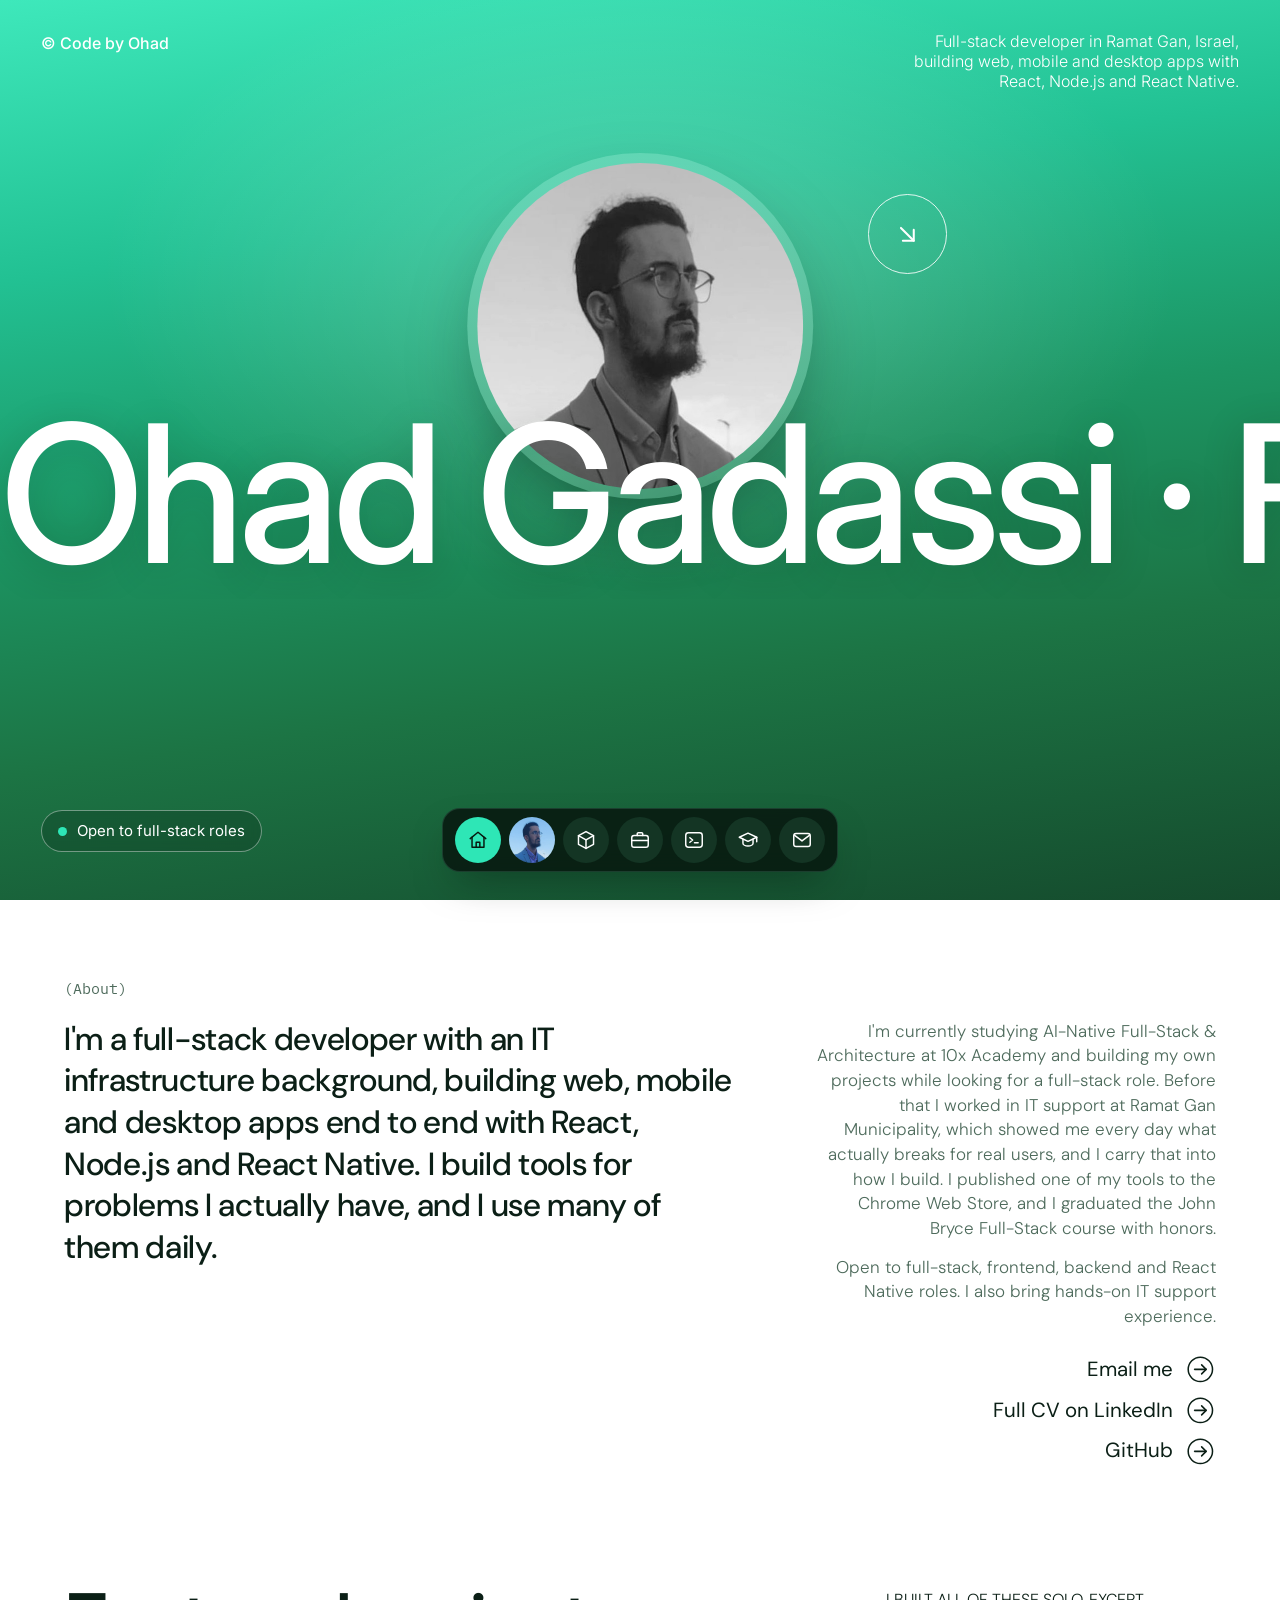
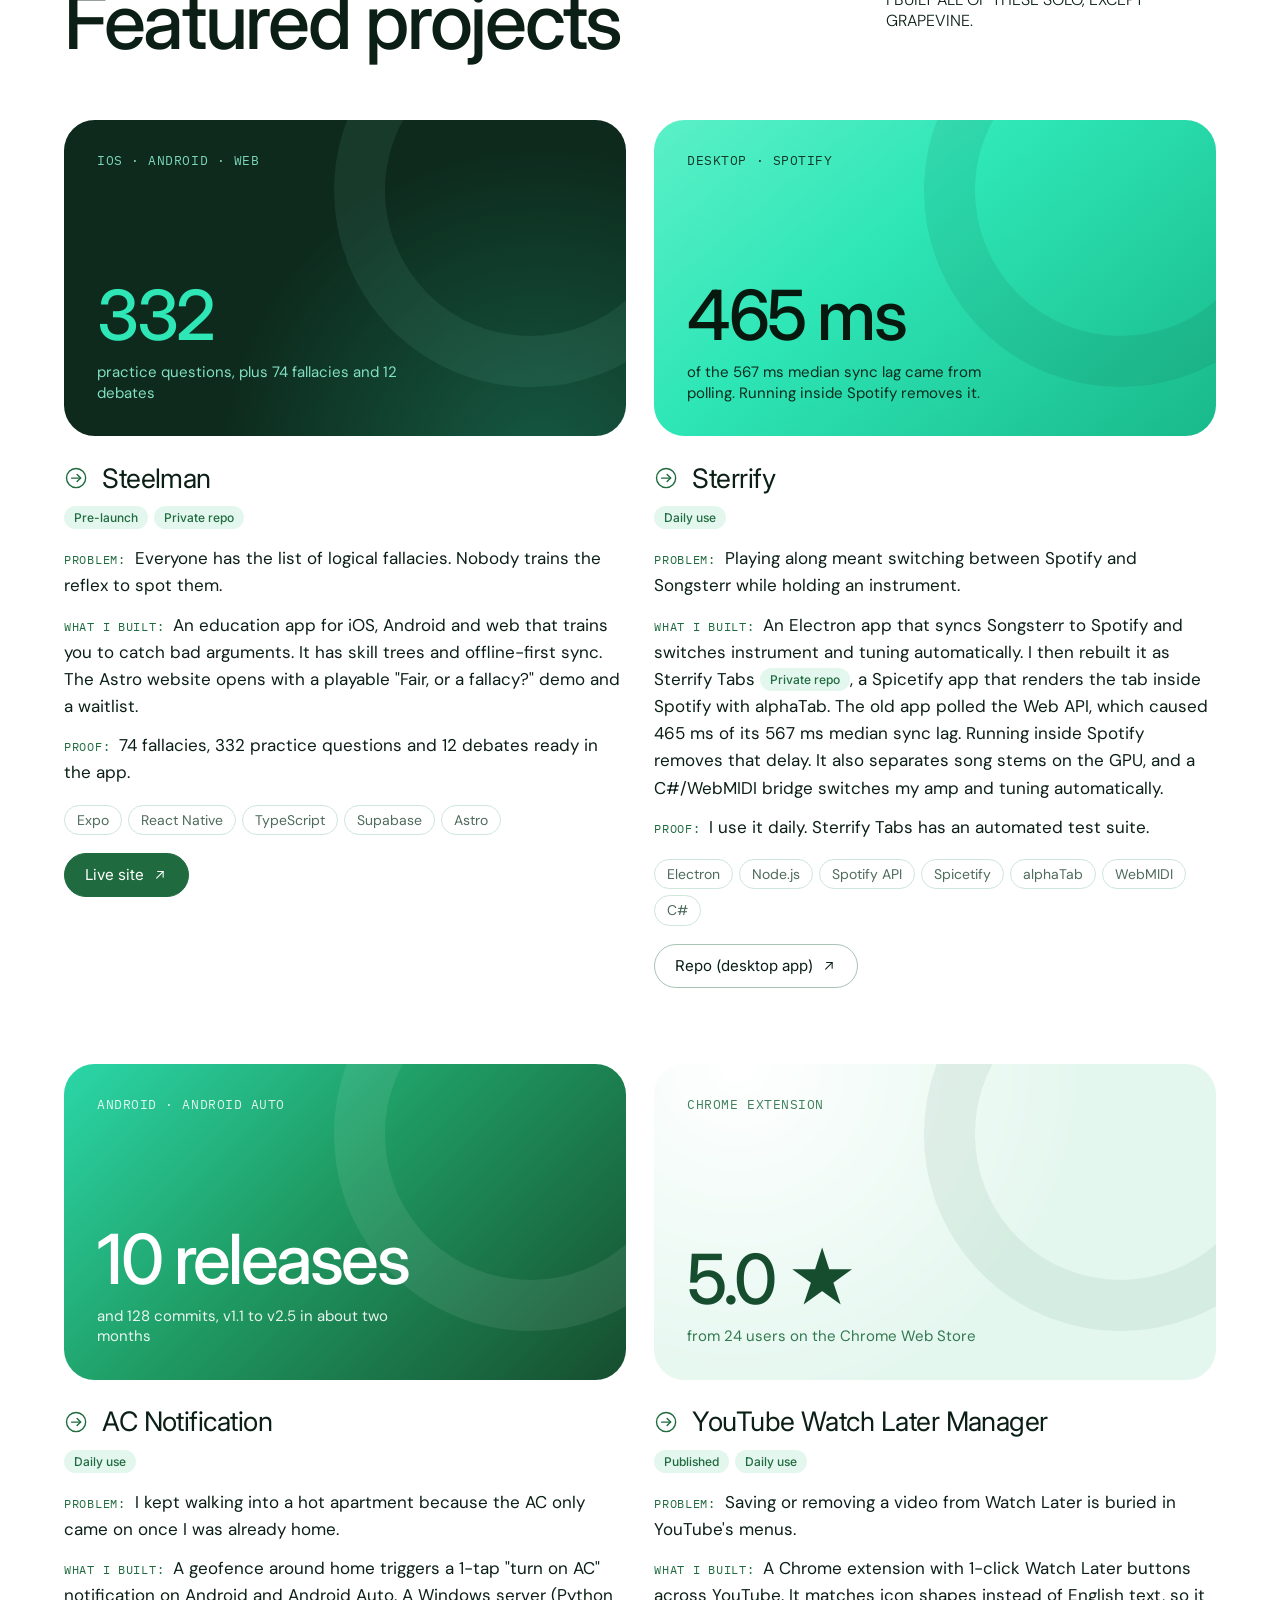
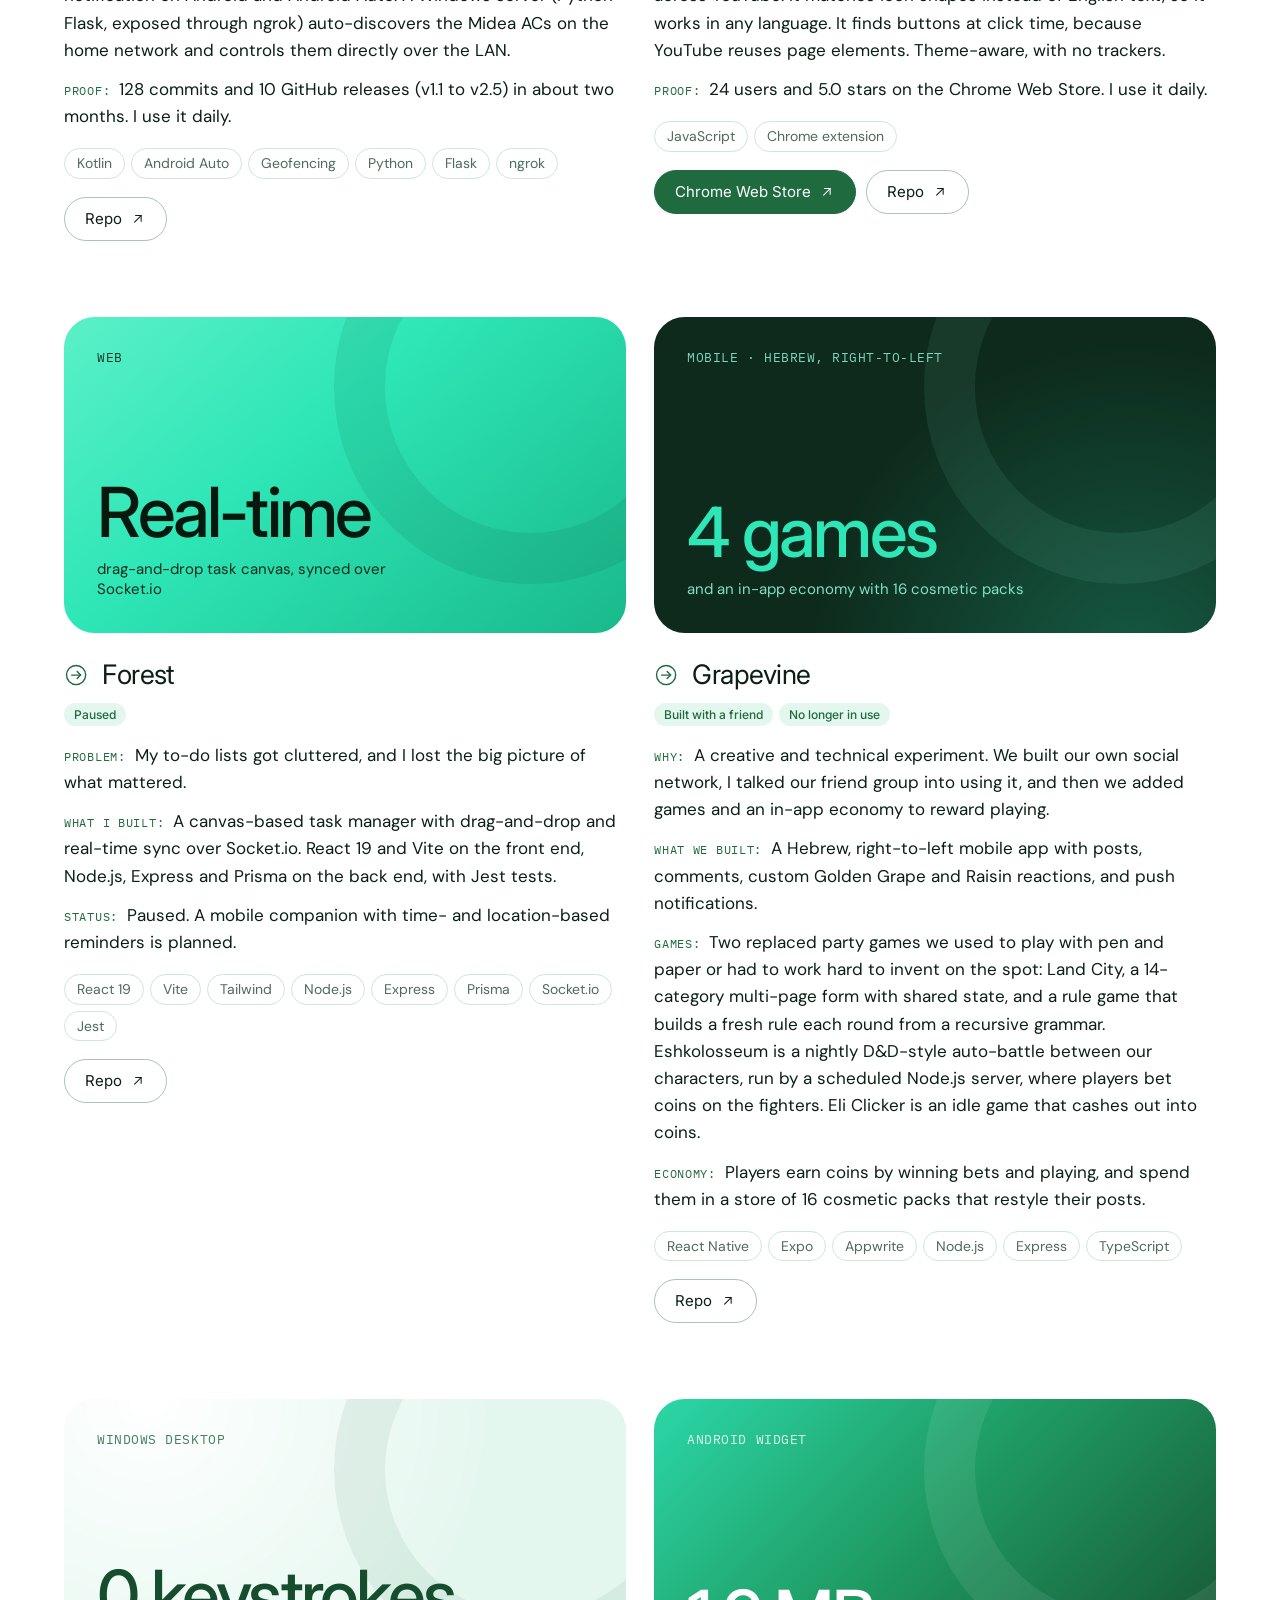
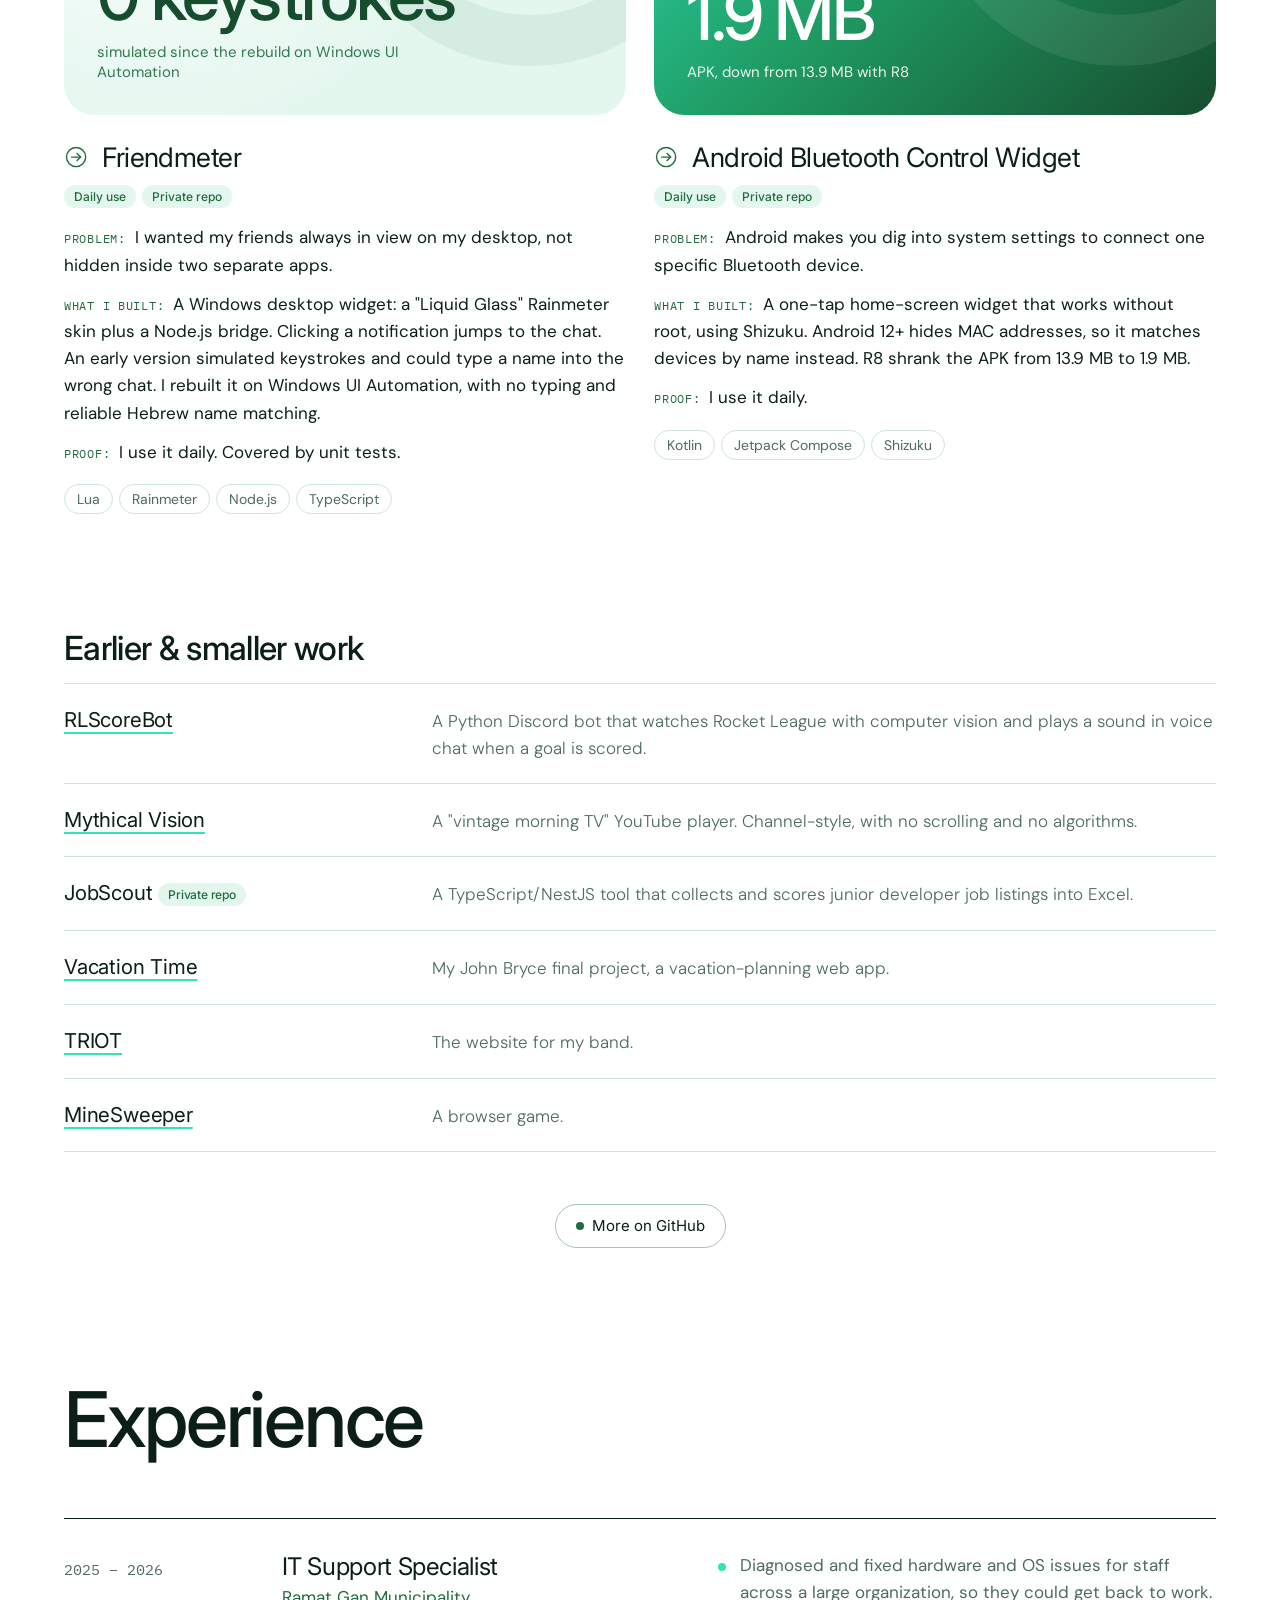
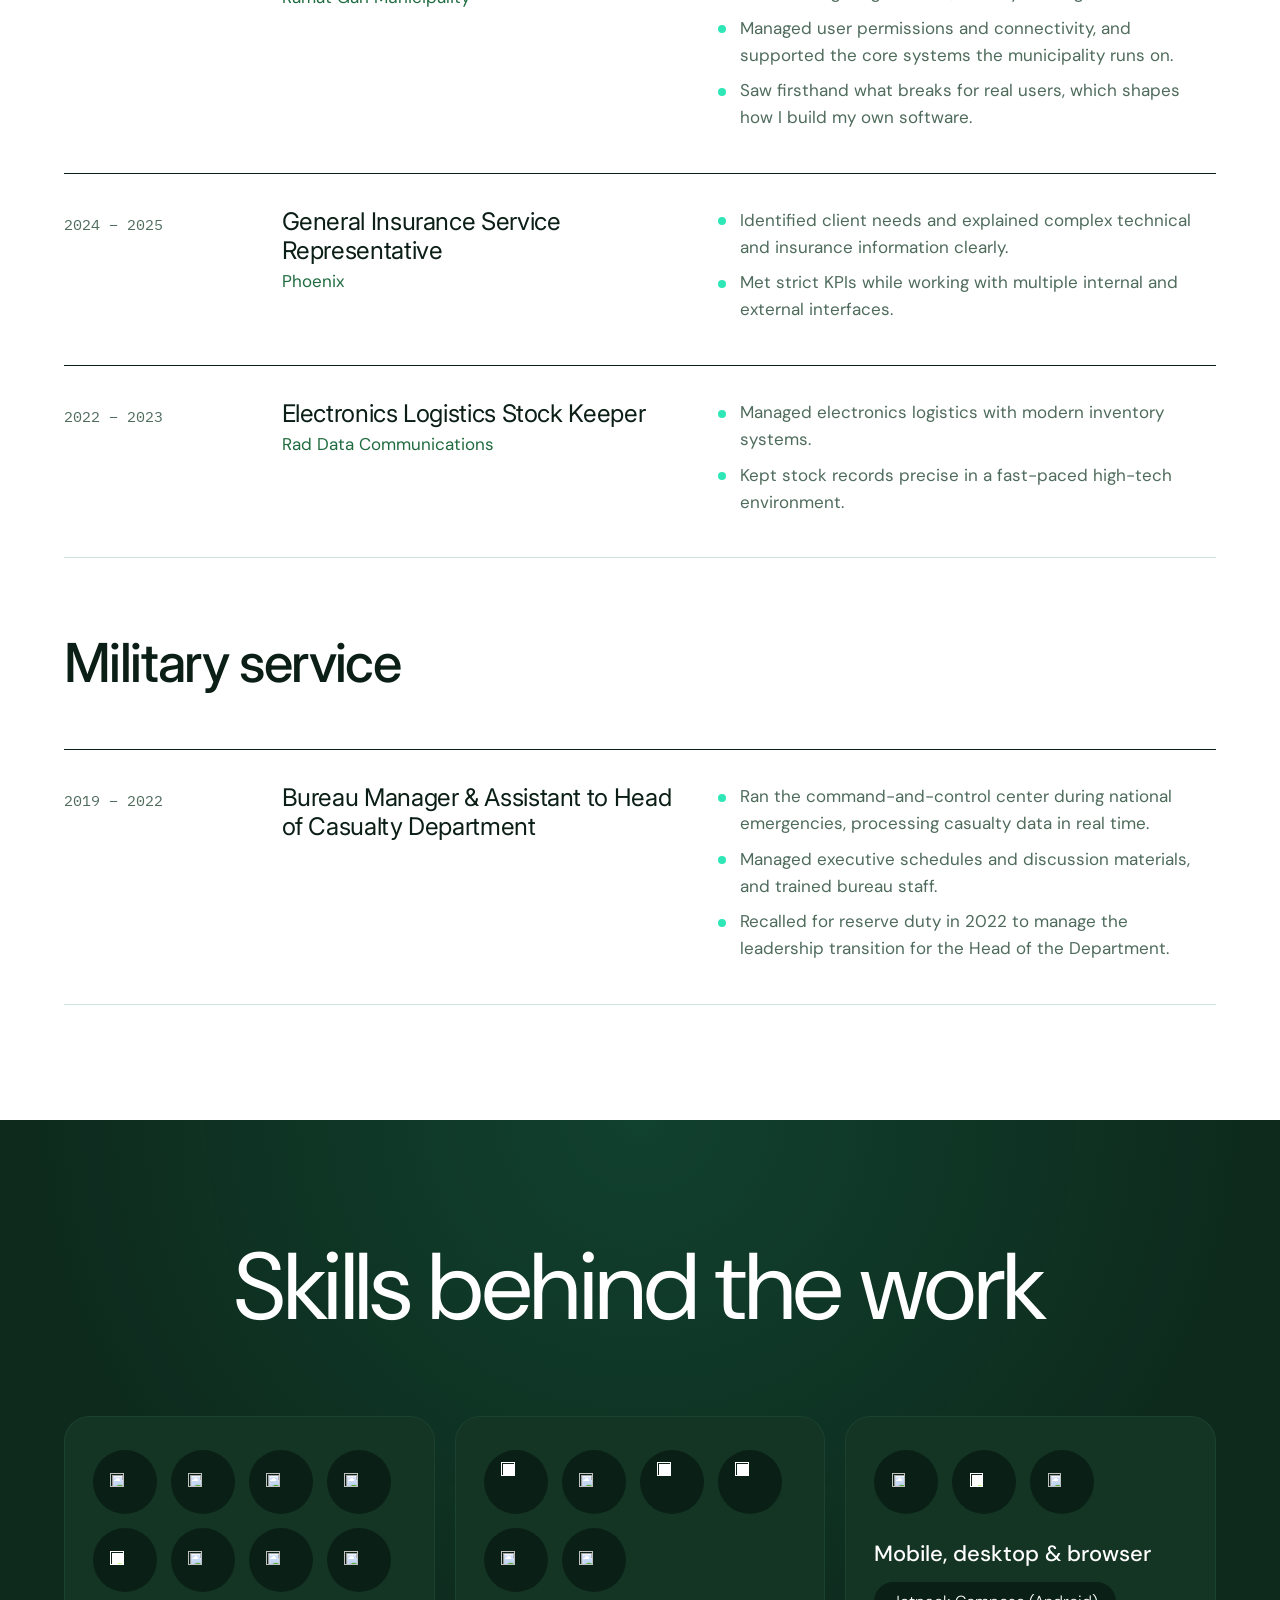
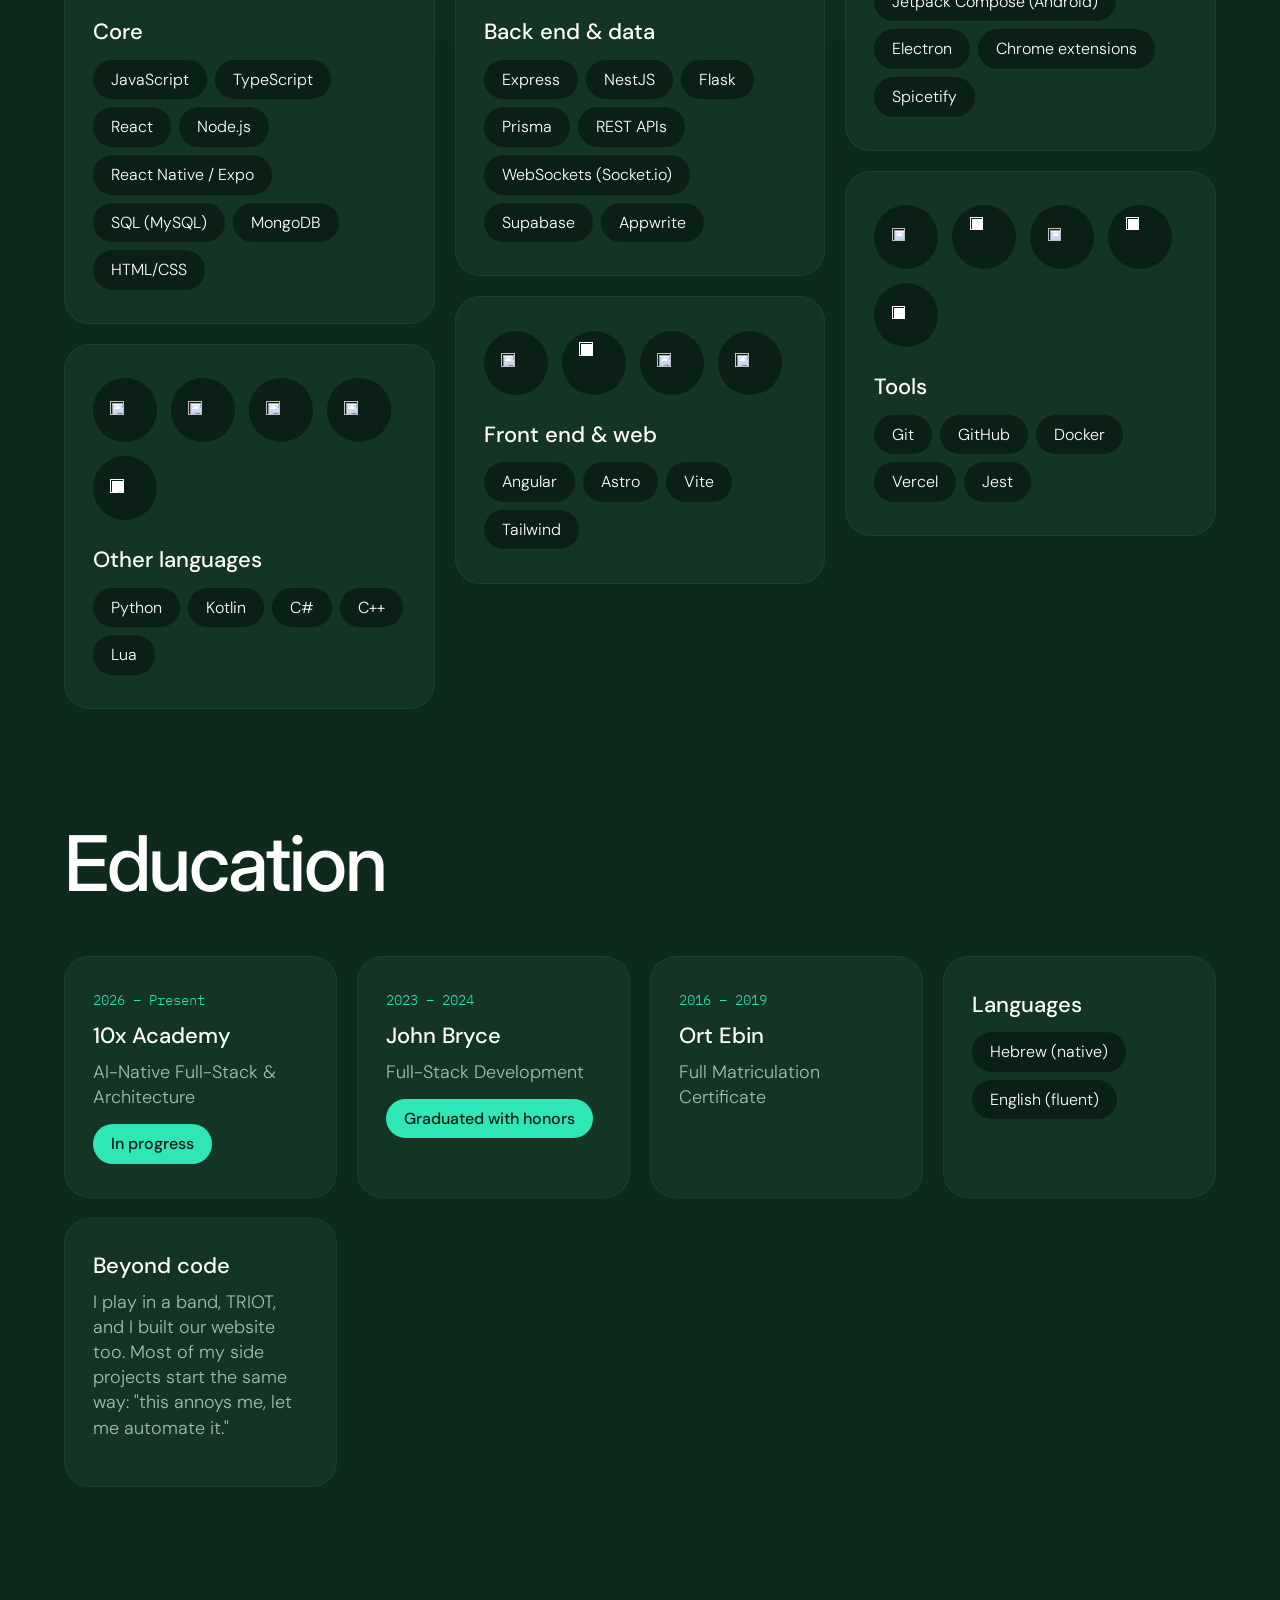
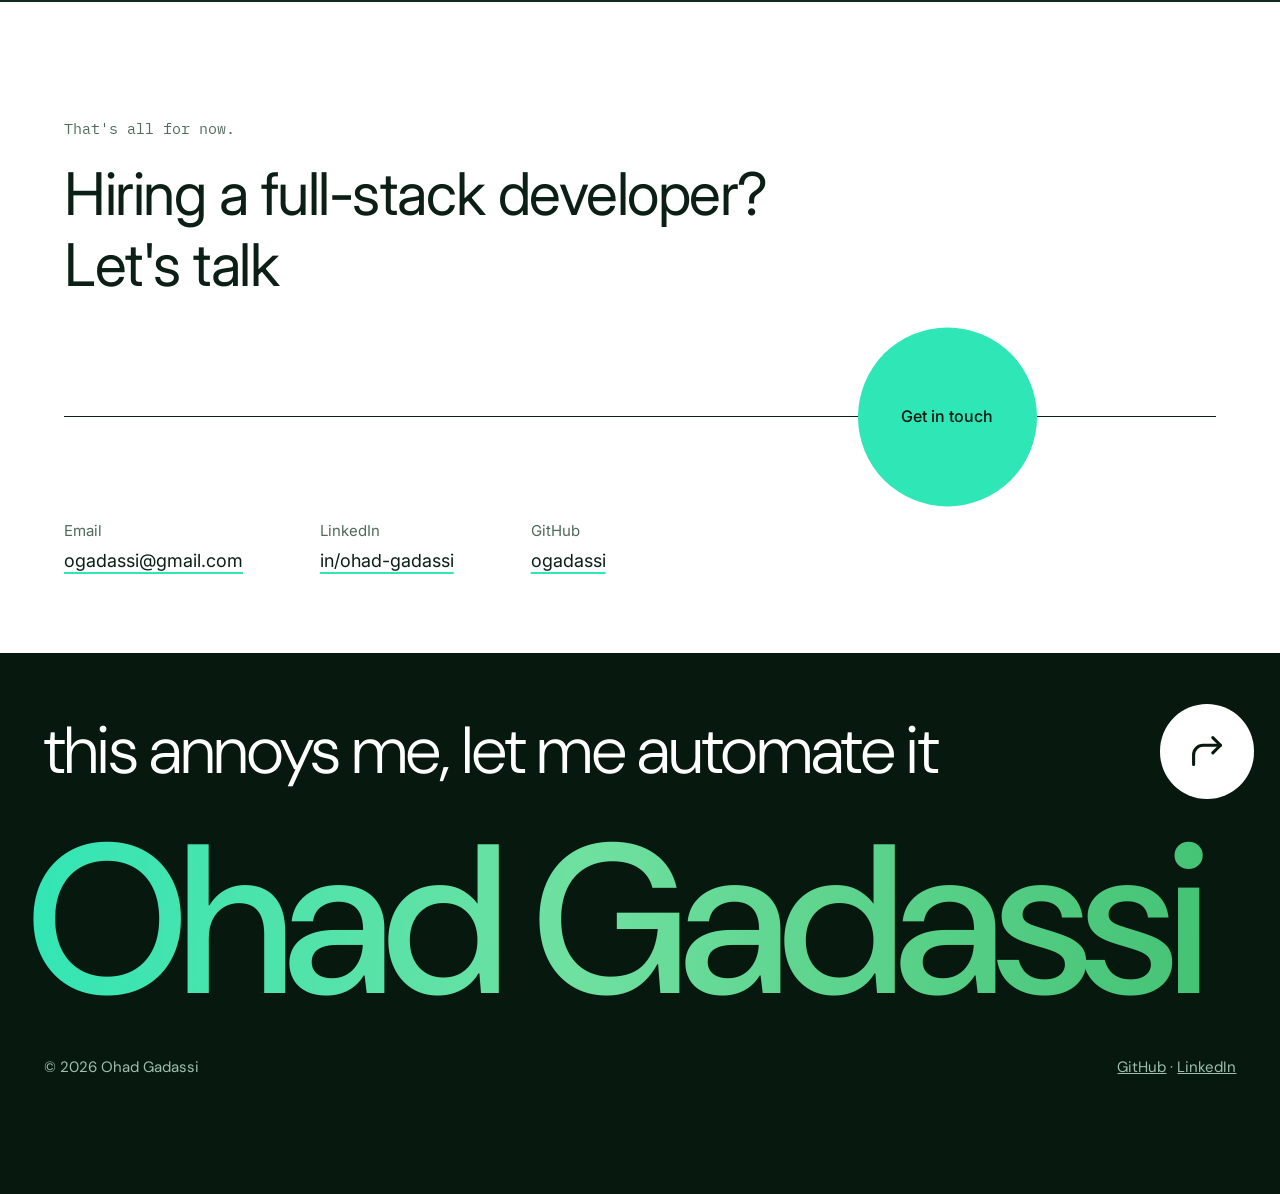
==== commit 009a9007: "Update portfolio to match latest CV Add 10x Academy, C# and C++, new project details for Sterrify, S" ====
--- a/index.html
+++ b/index.html
@@ -4,7 +4,7 @@
   <meta charset="UTF-8">
   <meta name="viewport" content="width=device-width, initial-scale=1.0">
   <title>Ohad Gadassi | Full-Stack Developer</title>
-  <meta name="description" content="Ohad Gadassi, full-stack developer in Ramat Gan. I build web and mobile apps with React, Node.js and React Native, many used daily. Open to full-stack roles.">
+  <meta name="description" content="Ohad Gadassi, full-stack developer in Ramat Gan with an IT infrastructure background. I build web, mobile and desktop apps with React, Node.js and React Native, many used daily. Open to full-stack roles.">
   <link rel="canonical" href="https://ogadassi.github.io/">
   <meta name="theme-color" content="#2ee6b6">
   <link rel="icon" href="favicon.svg" type="image/svg+xml">
@@ -16,7 +16,7 @@
 
   <meta property="og:type" content="profile">
   <meta property="og:title" content="Ohad Gadassi | Full-Stack Developer">
-  <meta property="og:description" content="Ohad Gadassi, full-stack developer in Ramat Gan. I build web and mobile apps with React, Node.js and React Native, many used daily. Open to full-stack roles.">
+  <meta property="og:description" content="Ohad Gadassi, full-stack developer in Ramat Gan with an IT infrastructure background. I build web, mobile and desktop apps with React, Node.js and React Native, many used daily. Open to full-stack roles.">
   <meta property="og:url" content="https://ogadassi.github.io/">
   <meta property="og:image" content="https://ogadassi.github.io/assets/profile.jpg">
   <meta property="og:image:type" content="image/jpeg">
@@ -28,7 +28,7 @@
 
   <meta name="twitter:card" content="summary">
   <meta name="twitter:title" content="Ohad Gadassi | Full-Stack Developer">
-  <meta name="twitter:description" content="Ohad Gadassi, full-stack developer in Ramat Gan. I build web and mobile apps with React, Node.js and React Native, many used daily. Open to full-stack roles.">
+  <meta name="twitter:description" content="Ohad Gadassi, full-stack developer in Ramat Gan with an IT infrastructure background. I build web, mobile and desktop apps with React, Node.js and React Native, many used daily. Open to full-stack roles.">
   <meta name="twitter:image" content="https://ogadassi.github.io/assets/profile.jpg">
   <meta name="twitter:image:alt" content="Ohad Gadassi">
 
@@ -46,10 +46,10 @@
       "addressLocality": "Ramat Gan",
       "addressCountry": "IL"
     },
-    "alumniOf": {
-      "@type": "EducationalOrganization",
-      "name": "John Bryce"
-    },
+    "alumniOf": [
+      { "@type": "EducationalOrganization", "name": "10x Academy" },
+      { "@type": "EducationalOrganization", "name": "John Bryce" }
+    ],
     "sameAs": [
       "https://github.com/ogadassi",
       "https://www.linkedin.com/in/ohad-gadassi/"
@@ -78,7 +78,7 @@
   <header class="hero" id="top">
     <div class="hero-bar">
       <p class="hero-handle">© Code by Ohad</p>
-      <p class="hero-tagline">Full-stack developer in Ramat Gan, Israel, building web and mobile apps with React, Node.js and React Native.</p>
+      <p class="hero-tagline">Full-stack developer in Ramat Gan, Israel, building web, mobile and desktop apps with React, Node.js and React Native.</p>
     </div>
 
     <div class="hero-stage">
@@ -115,9 +115,9 @@
     <section id="about" class="container intro">
       <h2 class="eyebrow">About</h2>
       <div class="intro-grid">
-        <p class="intro-lead">I'm a junior full-stack developer building web and mobile apps with React, Node.js and React Native. I build tools for problems I actually have, and I use many of them daily.</p>
+        <p class="intro-lead">I'm a full-stack developer with an IT infrastructure background, building web, mobile and desktop apps end to end with React, Node.js and React Native. I build tools for problems I actually have, and I use many of them daily.</p>
         <div class="intro-side">
-          <p>I'm currently building my own projects full time while looking for a full-stack role. Before that I worked in IT support at Ramat Gan Municipality, which showed me every day what actually breaks for real users, and I carry that into how I build. I published one of my tools to the Chrome Web Store, and I graduated the John Bryce Full-Stack course with honors.</p>
+          <p>I'm currently studying AI-Native Full-Stack &amp; Architecture at 10x Academy and building my own projects while looking for a full-stack role. Before that I worked in IT support at Ramat Gan Municipality, which showed me every day what actually breaks for real users, and I carry that into how I build. I published one of my tools to the Chrome Web Store, and I graduated the John Bryce Full-Stack course with honors.</p>
           <p>Open to full-stack, frontend, backend and React Native roles. I also bring hands-on IT support experience.</p>
           <ul class="arrow-links">
             <li><a href="mailto:ogadassi@gmail.com">Email me <svg class="icon" aria-hidden="true"><use href="#i-arrow-circle"/></svg></a></li>
@@ -146,7 +146,7 @@
             <h3 class="work-title"><svg class="icon" aria-hidden="true"><use href="#i-arrow-circle"/></svg>Steelman</h3>
             <ul class="badges"><li>Pre-launch</li><li>Private repo</li></ul>
             <p><strong>Problem:</strong> Everyone has the list of logical fallacies. Nobody trains the reflex to spot them.</p>
-            <p><strong>What I built:</strong> An education app for iOS, Android and web that trains you to catch bad arguments. The Astro website opens with a playable "Fair, or a fallacy?" demo and a waitlist.</p>
+            <p><strong>What I built:</strong> An education app for iOS, Android and web that trains you to catch bad arguments. It has skill trees and offline-first sync. The Astro website opens with a playable "Fair, or a fallacy?" demo and a waitlist.</p>
             <p><strong>Proof:</strong> 74 fallacies, 332 practice questions and 12 debates ready in the app.</p>
             <ul class="tags"><li>Expo</li><li>React Native</li><li>TypeScript</li><li>Supabase</li><li>Astro</li></ul>
             <p class="work-links"><a class="pill pill--solid" href="https://playsteelman.vercel.app" target="_blank" rel="noopener" aria-label="Steelman live site">Live site <svg class="icon" aria-hidden="true"><use href="#i-arrow"/></svg></a></p>
@@ -163,9 +163,9 @@
             <h3 class="work-title"><svg class="icon" aria-hidden="true"><use href="#i-arrow-circle"/></svg>Sterrify</h3>
             <ul class="badges"><li>Daily use</li></ul>
             <p><strong>Problem:</strong> Playing along meant switching between Spotify and Songsterr while holding an instrument.</p>
-            <p><strong>What I built:</strong> An Electron app that syncs Songsterr to Spotify and switches instrument and tuning automatically. I then rebuilt it as Sterrify Tabs <span class="badge">Private repo</span>, a Spicetify app that renders the tab inside Spotify with alphaTab. The old app polled the Web API, which caused 465 ms of its 567 ms median sync lag. Running inside Spotify removes that delay.</p>
+            <p><strong>What I built:</strong> An Electron app that syncs Songsterr to Spotify and switches instrument and tuning automatically. I then rebuilt it as Sterrify Tabs <span class="badge">Private repo</span>, a Spicetify app that renders the tab inside Spotify with alphaTab. The old app polled the Web API, which caused 465 ms of its 567 ms median sync lag. Running inside Spotify removes that delay. It also separates song stems on the GPU, and a C#/WebMIDI bridge switches my amp and tuning automatically.</p>
             <p><strong>Proof:</strong> I use it daily. Sterrify Tabs has an automated test suite.</p>
-            <ul class="tags"><li>Electron</li><li>Node.js</li><li>Spotify API</li><li>Spicetify</li><li>alphaTab</li></ul>
+            <ul class="tags"><li>Electron</li><li>Node.js</li><li>Spotify API</li><li>Spicetify</li><li>alphaTab</li><li>WebMIDI</li><li>C#</li></ul>
             <p class="work-links"><a class="pill" href="https://github.com/ogadassi/Sterrify" target="_blank" rel="noopener" aria-label="Sterrify desktop app repository on GitHub">Repo (desktop app) <svg class="icon" aria-hidden="true"><use href="#i-arrow"/></svg></a></p>
           </div>
         </article>
@@ -180,7 +180,7 @@
             <h3 class="work-title"><svg class="icon" aria-hidden="true"><use href="#i-arrow-circle"/></svg>AC Notification</h3>
             <ul class="badges"><li>Daily use</li></ul>
             <p><strong>Problem:</strong> I kept walking into a hot apartment because the AC only came on once I was already home.</p>
-            <p><strong>What I built:</strong> A geofence around home triggers a 1-tap "turn on AC" notification on Android and Android Auto. A Windows server (Python Flask, exposed through ngrok) controls Midea ACs directly over the LAN.</p>
+            <p><strong>What I built:</strong> A geofence around home triggers a 1-tap "turn on AC" notification on Android and Android Auto. A Windows server (Python Flask, exposed through ngrok) auto-discovers the Midea ACs on the home network and controls them directly over the LAN.</p>
             <p><strong>Proof:</strong> 128 commits and 10 GitHub releases (v1.1 to v2.5) in about two months. I use it daily.</p>
             <ul class="tags"><li>Kotlin</li><li>Android Auto</li><li>Geofencing</li><li>Python</li><li>Flask</li><li>ngrok</li></ul>
             <p class="work-links"><a class="pill" href="https://github.com/ogadassi/ac-notification" target="_blank" rel="noopener" aria-label="AC Notification repository on GitHub">Repo <svg class="icon" aria-hidden="true"><use href="#i-arrow"/></svg></a></p>
@@ -364,10 +364,12 @@
             <ul class="bento-icons" aria-hidden="true">
               <li><img src="https://cdn.jsdelivr.net/npm/devicon@2.16.0/icons/python/python-original.svg" alt="" width="40" height="40" loading="lazy"></li>
               <li><img src="https://cdn.jsdelivr.net/npm/devicon@2.16.0/icons/kotlin/kotlin-original.svg" alt="" width="40" height="40" loading="lazy"></li>
+              <li><img src="https://cdn.jsdelivr.net/npm/devicon@2.16.0/icons/csharp/csharp-original.svg" alt="" width="40" height="40" loading="lazy"></li>
+              <li><img src="https://cdn.jsdelivr.net/npm/devicon@2.16.0/icons/cplusplus/cplusplus-original.svg" alt="" width="40" height="40" loading="lazy"></li>
               <li><img class="lift" src="https://cdn.jsdelivr.net/npm/devicon@2.16.0/icons/lua/lua-original.svg" alt="" width="40" height="40" loading="lazy"></li>
             </ul>
             <h3>Other languages</h3>
-            <ul class="chips"><li>Python</li><li>Kotlin</li><li>Lua</li></ul>
+            <ul class="chips"><li>Python</li><li>Kotlin</li><li>C#</li><li>C++</li><li>Lua</li></ul>
           </article>
 
           <article class="bento-card">
@@ -422,6 +424,13 @@
         <h2 class="display">Education</h2>
 
         <div class="bento bento--edu">
+          <article class="bento-card">
+            <p class="bento-meta">2026 – Present</p>
+            <h3>10x Academy</h3>
+            <p>AI-Native Full-Stack &amp; Architecture</p>
+            <ul class="chips"><li class="chip--accent">In progress</li></ul>
+          </article>
+
           <article class="bento-card">
             <p class="bento-meta">2023 – 2024</p>
             <h3>John Bryce</h3>
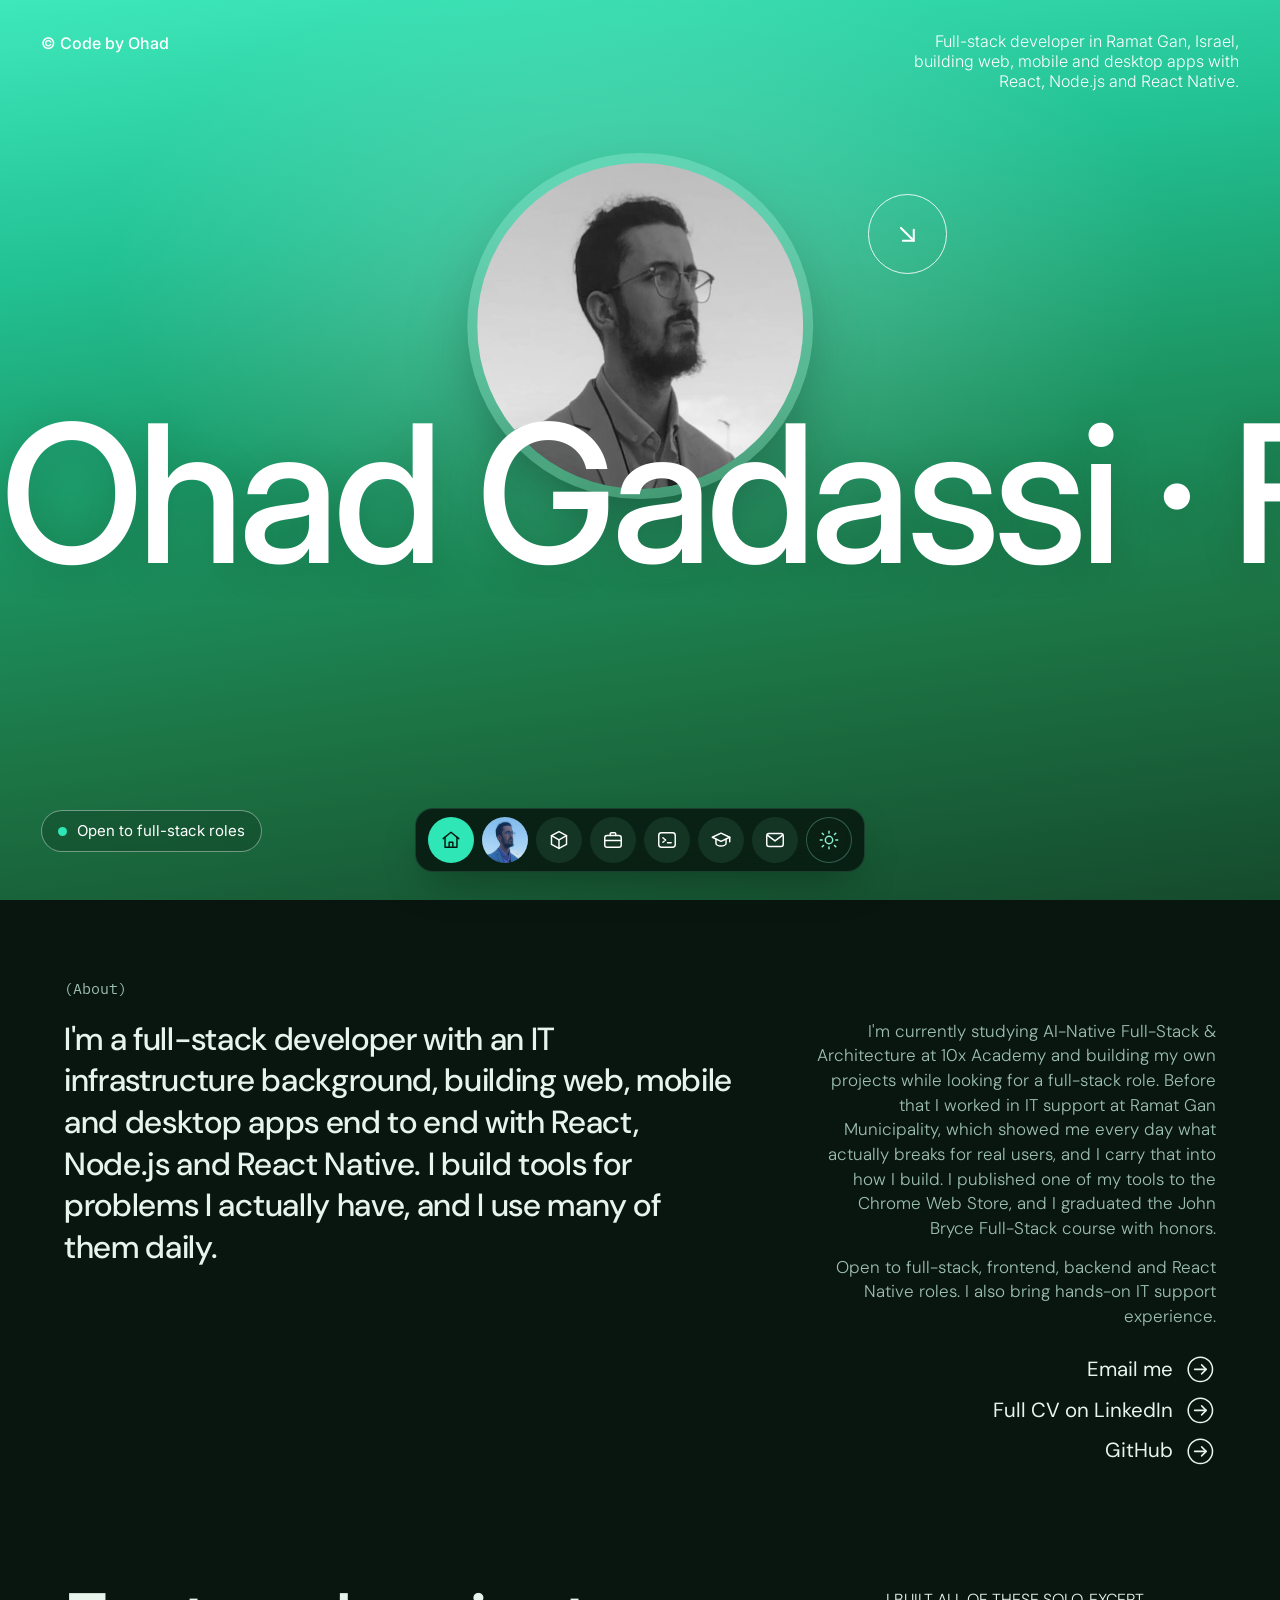
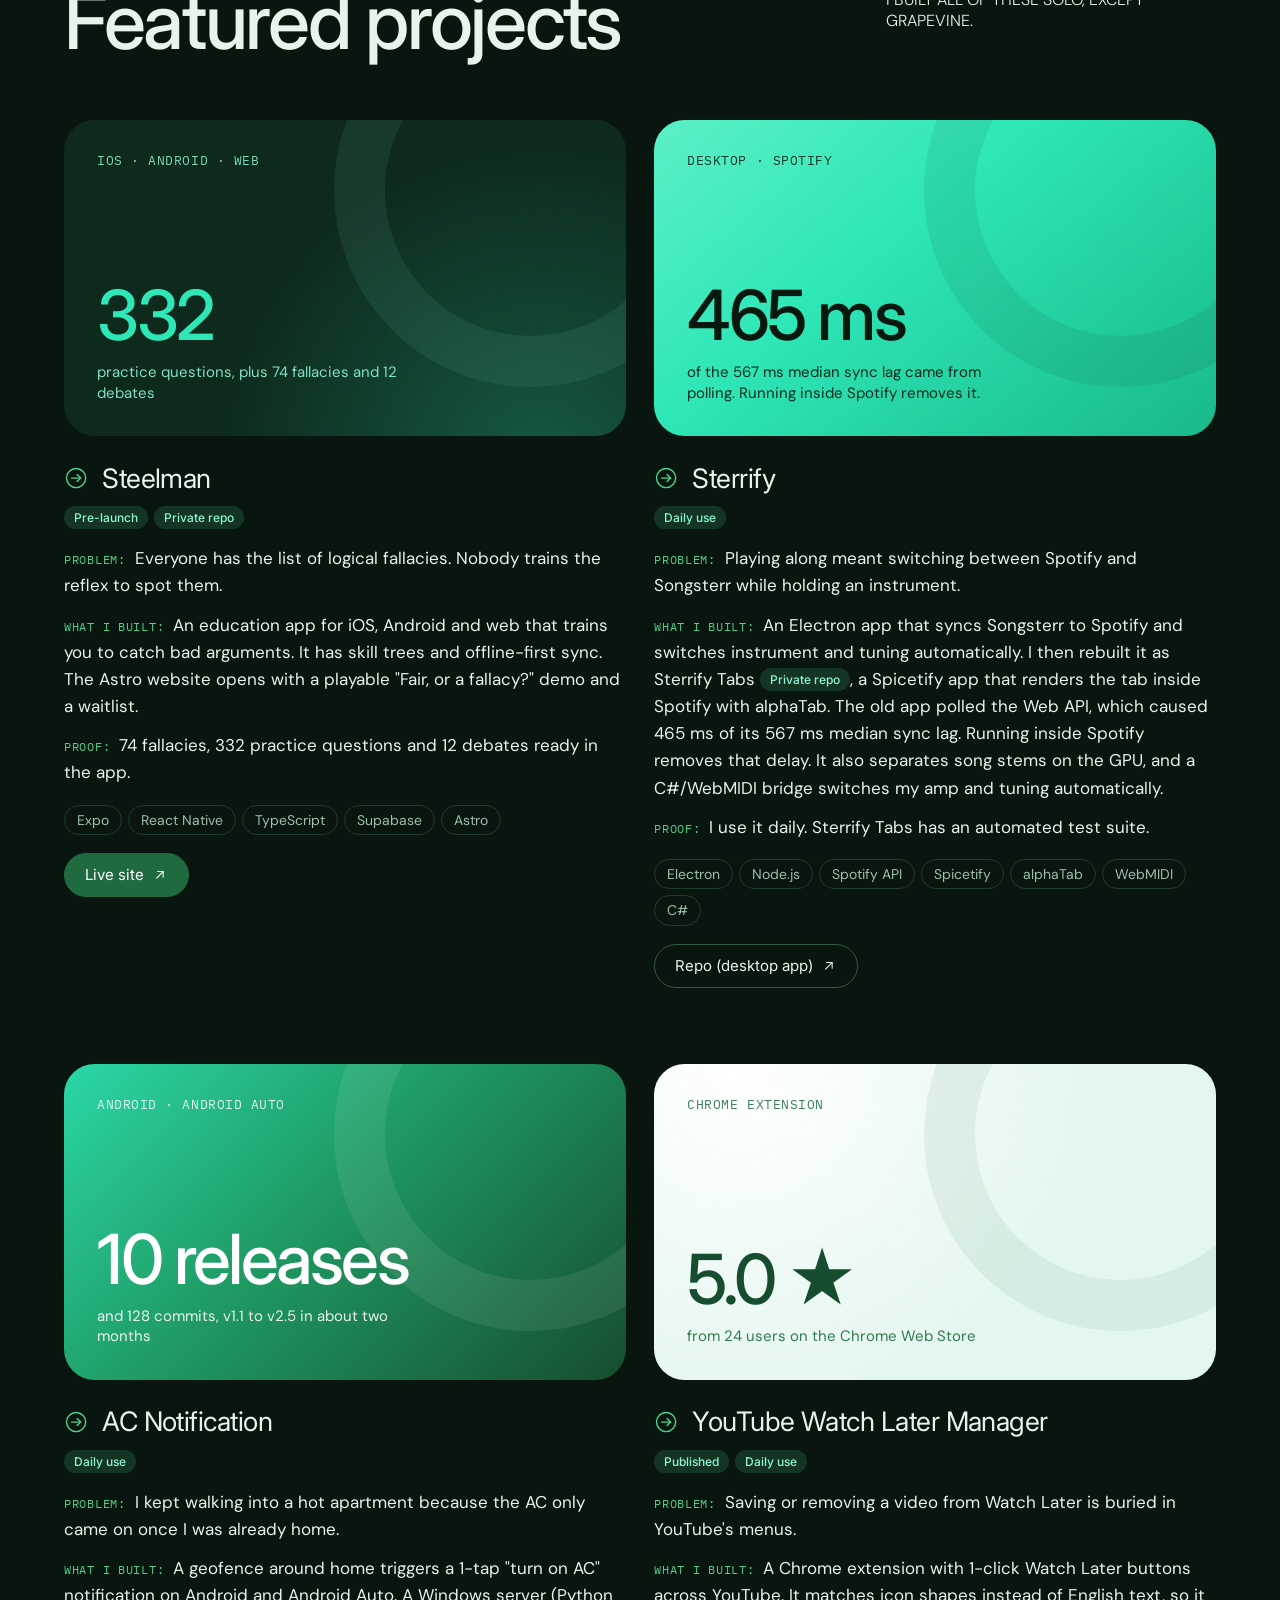
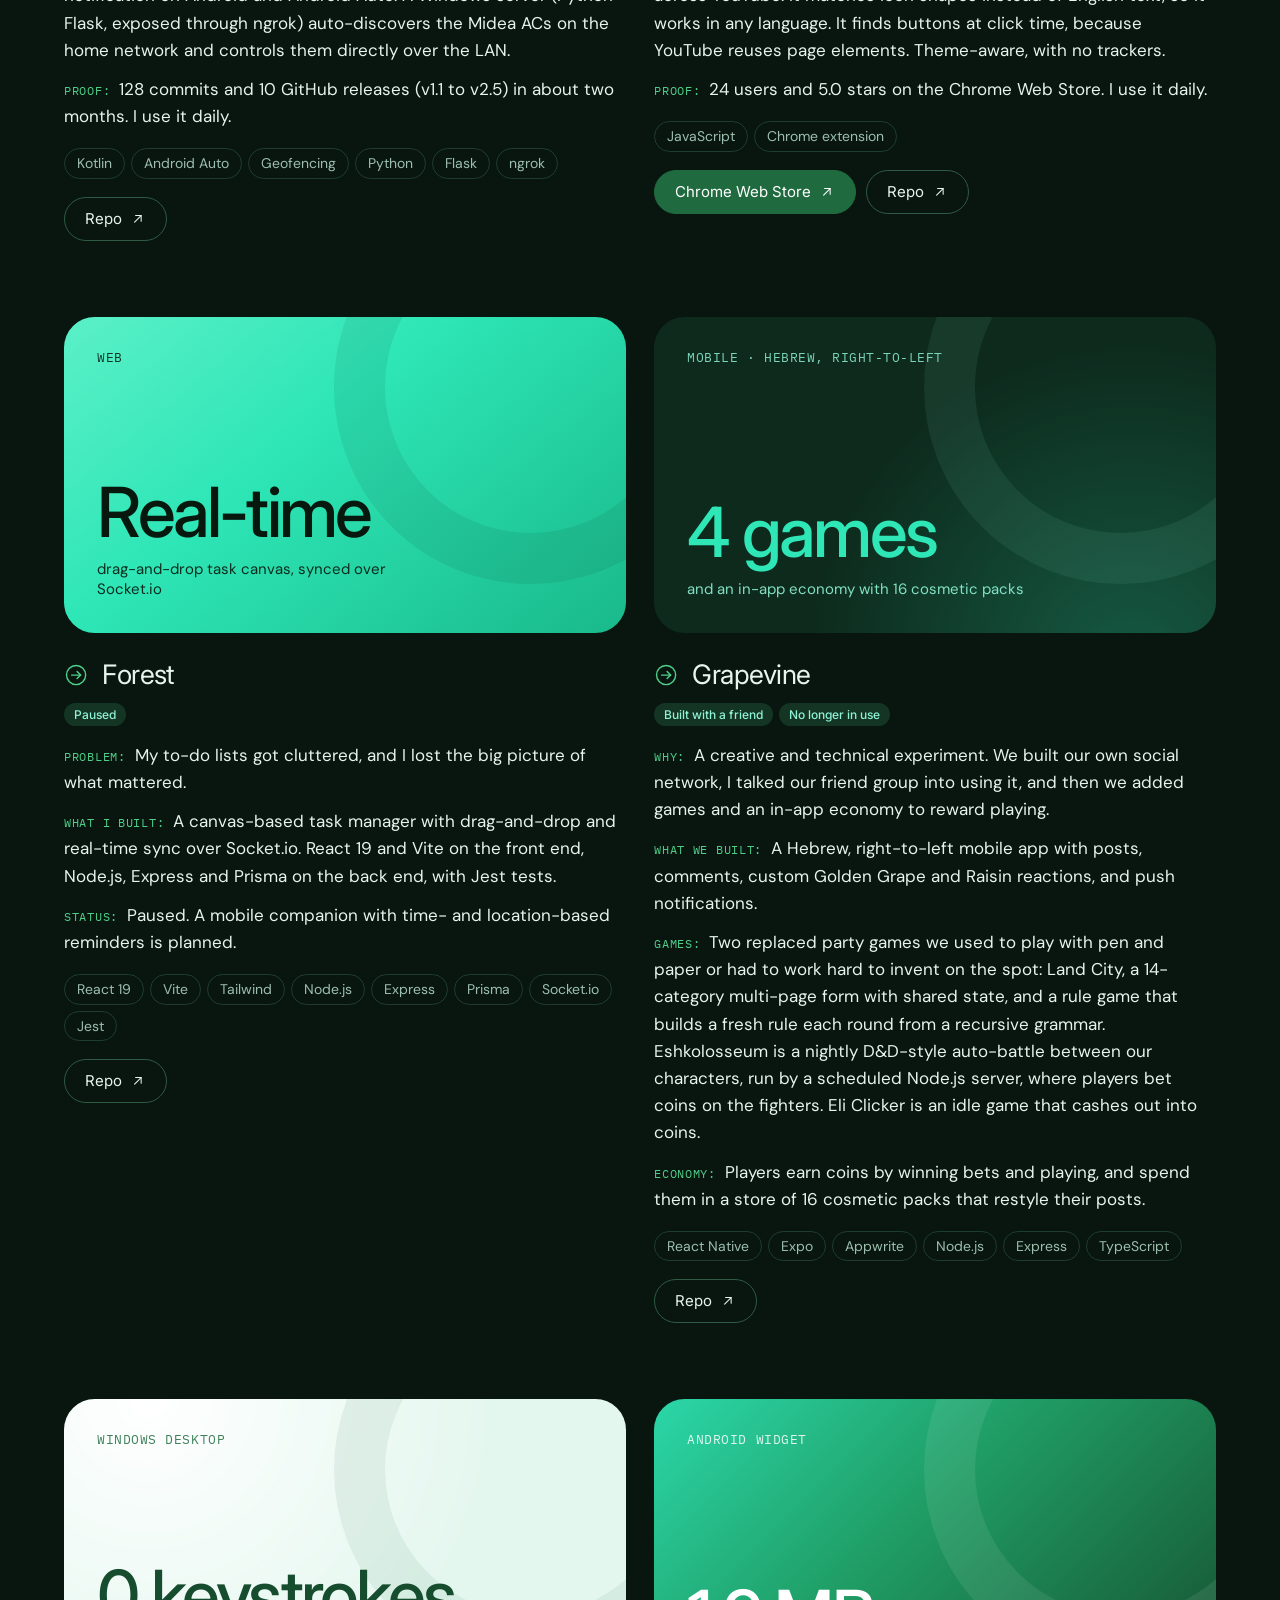
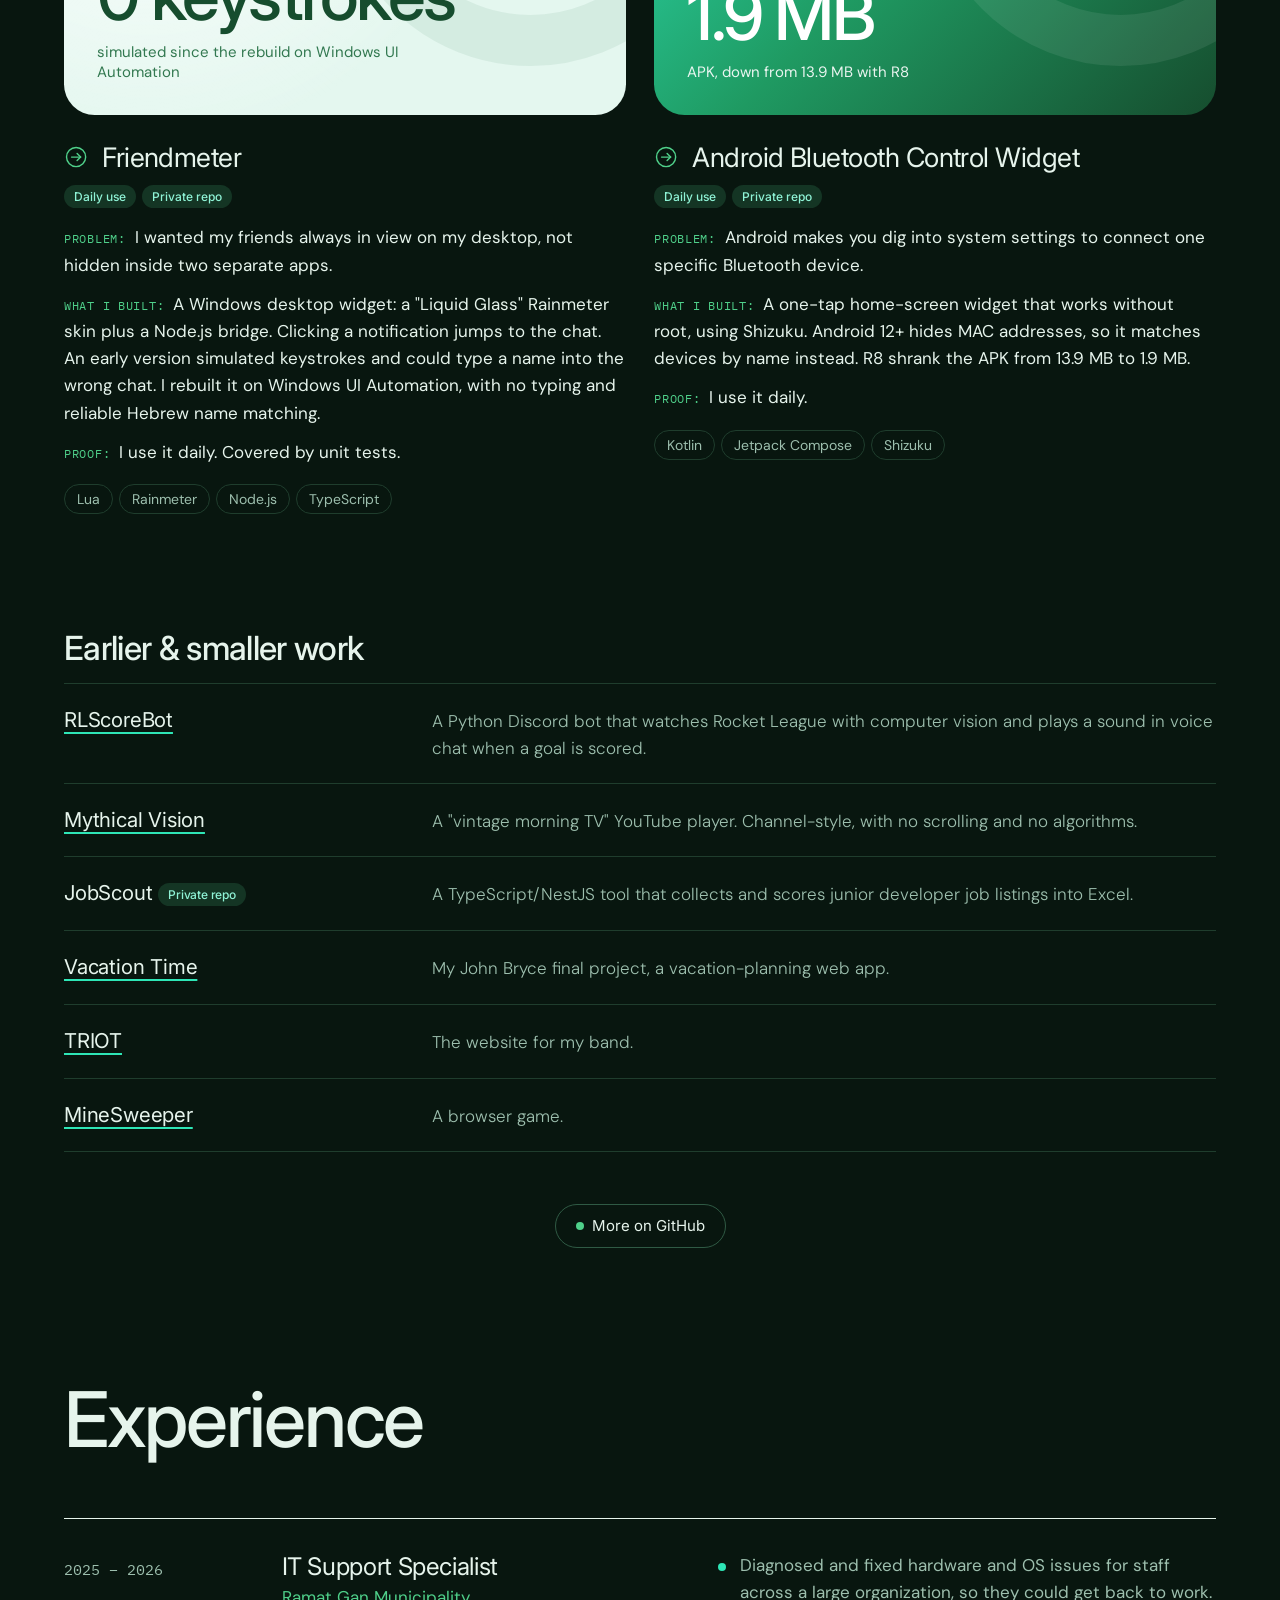
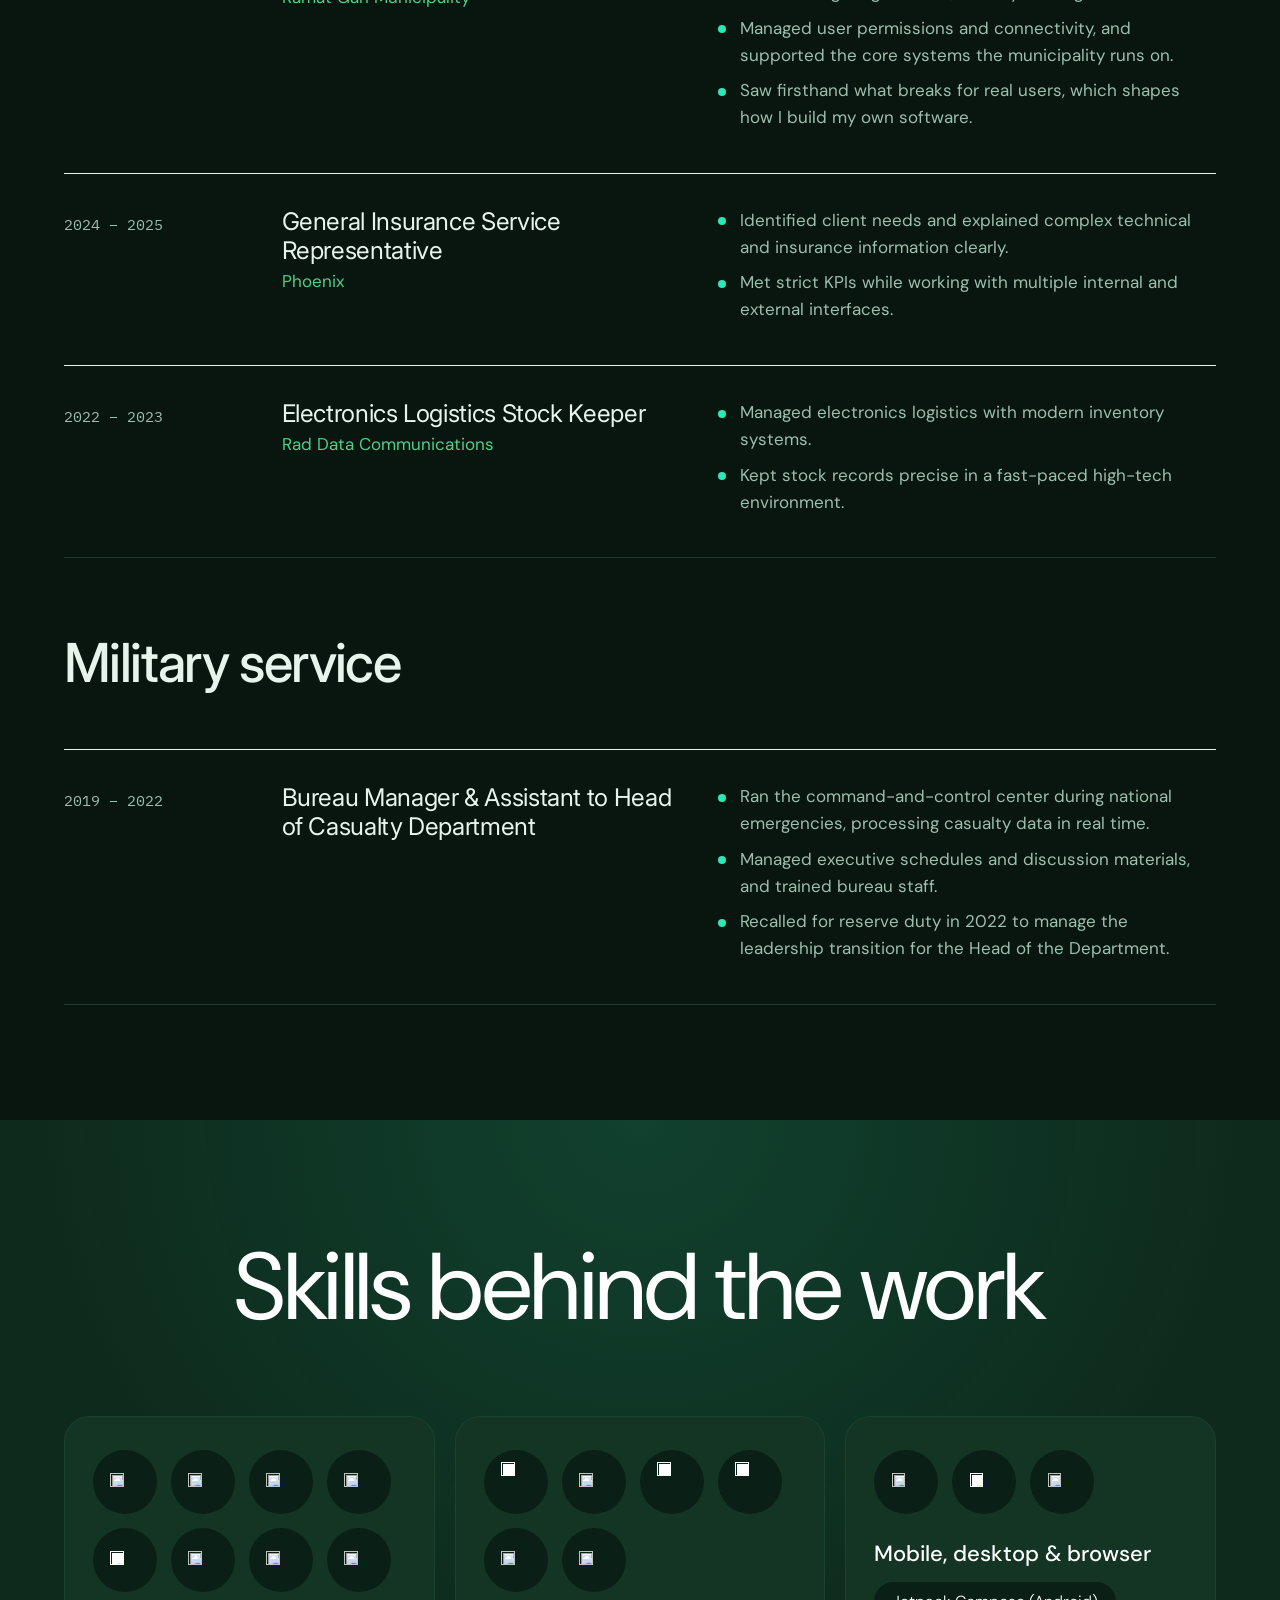
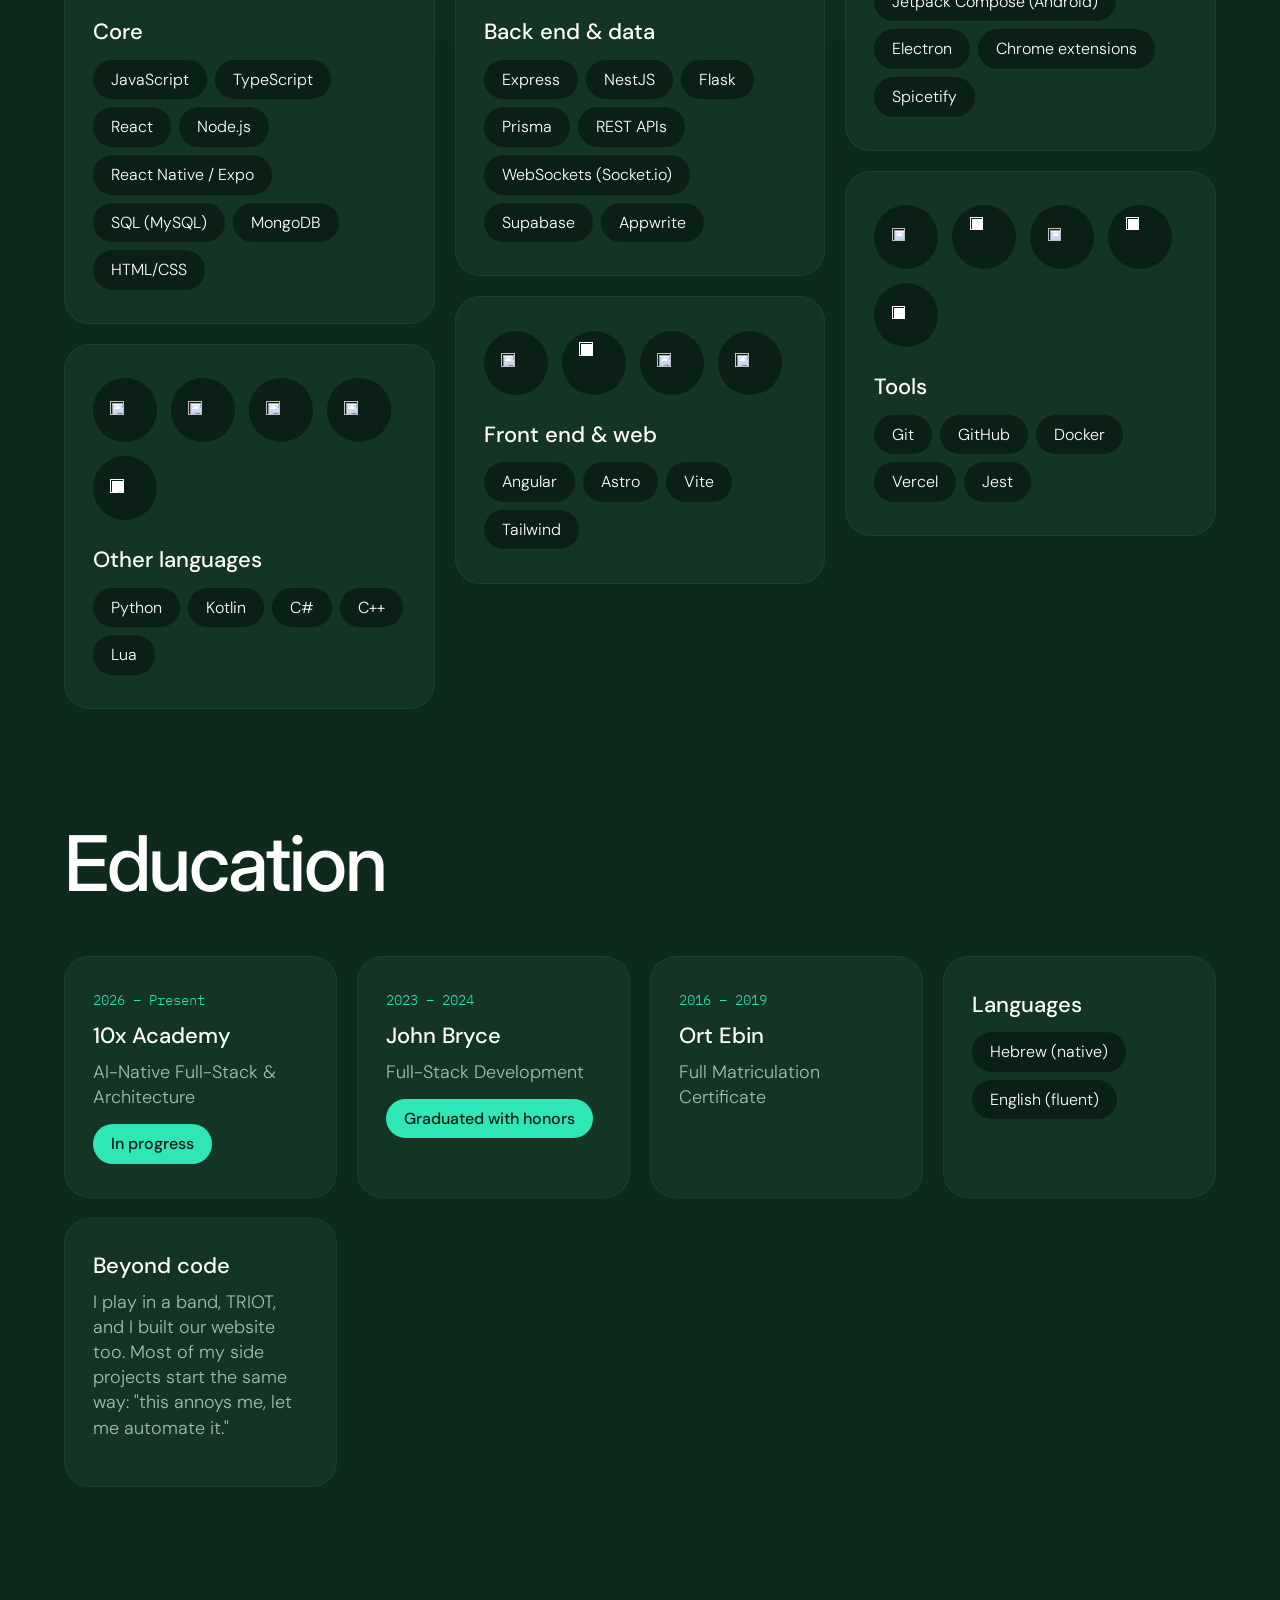
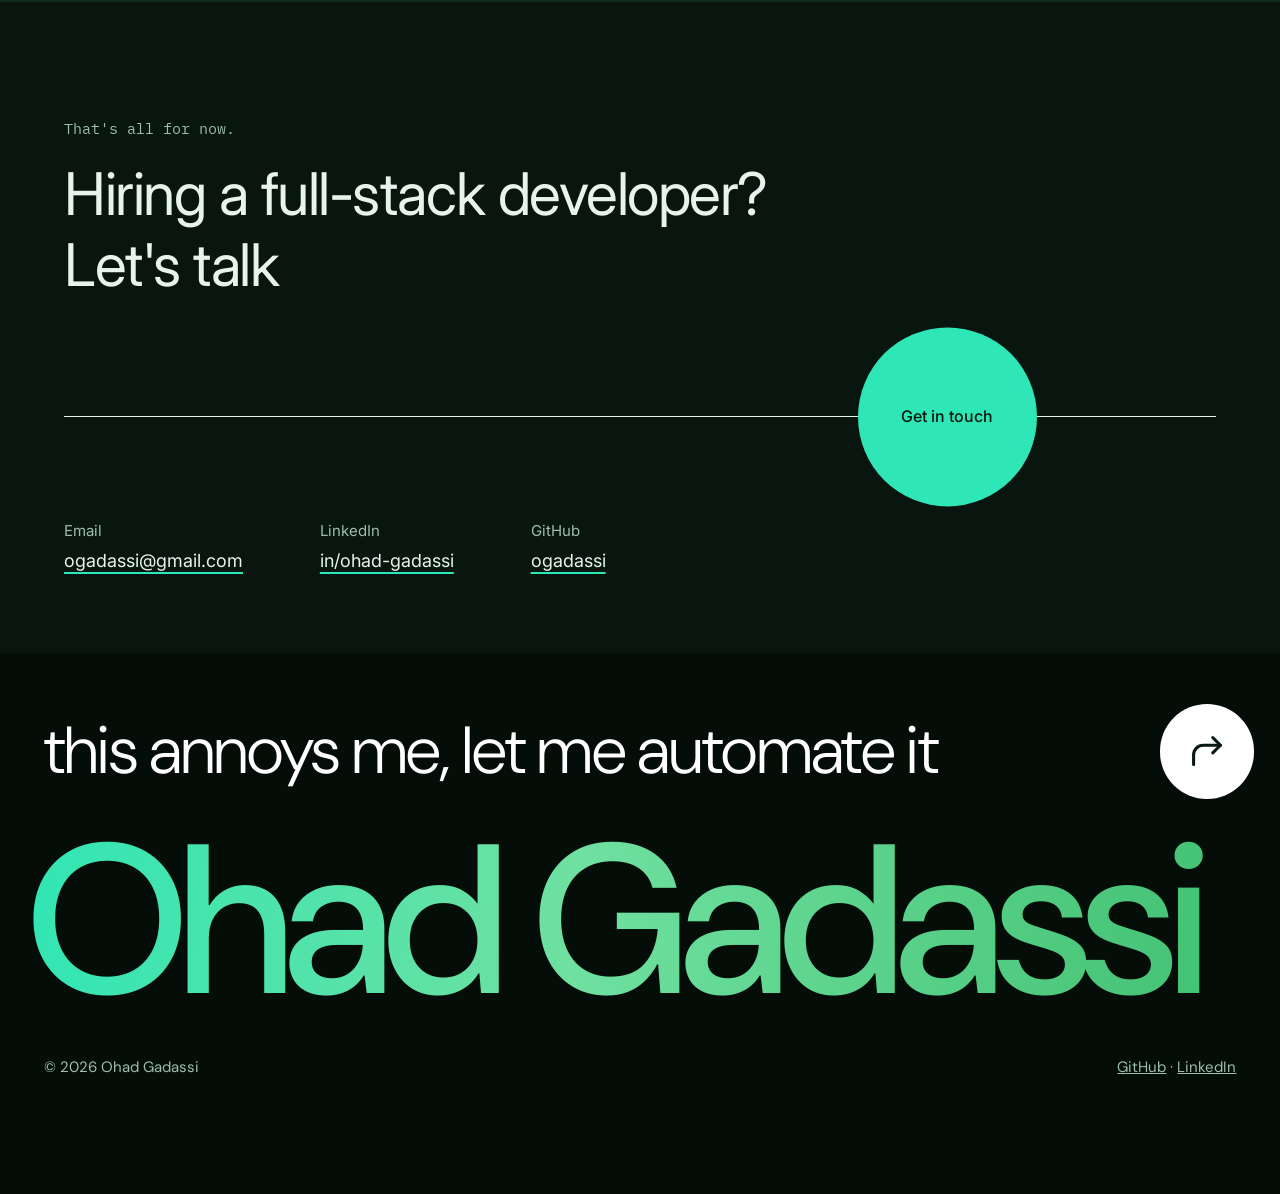
==== commit c1ad30b8: "Add dark mode toggle and make dark the default Dark theme reuses the existing green palette; the her" ====
--- a/index.html
+++ b/index.html
@@ -1,7 +1,11 @@
 <!DOCTYPE html>
-<html lang="en">
+<html lang="en" data-theme="dark">
 <head>
   <meta charset="UTF-8">
+  <script>
+    // Dark by default; use the visitor's saved choice if they picked light
+    try { if (localStorage.getItem('theme') === 'light') document.documentElement.dataset.theme = 'light'; } catch (e) {}
+  </script>
   <meta name="viewport" content="width=device-width, initial-scale=1.0">
   <title>Ohad Gadassi | Full-Stack Developer</title>
   <meta name="description" content="Ohad Gadassi, full-stack developer in Ramat Gan with an IT infrastructure background. I build web, mobile and desktop apps with React, Node.js and React Native, many used daily. Open to full-stack roles.">
@@ -73,6 +77,8 @@
     <symbol id="i-arrow-down" viewBox="0 0 24 24"><path d="M7 7l10 10"/><path d="M17 8.5V17H8.5"/></symbol>
     <symbol id="i-arrow-circle" viewBox="0 0 24 24"><circle cx="12" cy="12" r="9.5"/><path d="M7.5 12h9"/><path d="m13 8.5 3.5 3.5-3.5 3.5"/></symbol>
     <symbol id="i-arrow-curve" viewBox="0 0 24 24"><path d="M5 19v-5a5 5 0 0 1 5-5h9"/><path d="m15 5 4 4-4 4"/></symbol>
+    <symbol id="i-sun" viewBox="0 0 24 24"><circle cx="12" cy="12" r="4"/><path d="M12 2.5v2M12 19.5v2M4.6 4.6 6 6M18 18l1.4 1.4M2.5 12h2M19.5 12h2M4.6 19.4 6 18M18 6l1.4-1.4"/></symbol>
+    <symbol id="i-moon" viewBox="0 0 24 24"><path d="M20 14.5A8.5 8.5 0 0 1 9.5 4a8.5 8.5 0 1 0 10.5 10.5z"/></symbol>
   </svg>
 
   <header class="hero" id="top">
@@ -108,6 +114,11 @@
     <a href="#skills"><svg class="icon" aria-hidden="true"><use href="#i-terminal"/></svg><span class="tip">Skills</span></a>
     <a href="#education"><svg class="icon" aria-hidden="true"><use href="#i-cap"/></svg><span class="tip">Education</span></a>
     <a href="#contact"><svg class="icon" aria-hidden="true"><use href="#i-mail"/></svg><span class="tip">Contact</span></a>
+    <button type="button" class="theme-toggle" aria-label="Dark mode" aria-pressed="true">
+      <svg class="icon icon-sun" aria-hidden="true"><use href="#i-sun"/></svg>
+      <svg class="icon icon-moon" aria-hidden="true"><use href="#i-moon"/></svg>
+      <span class="tip" aria-hidden="true">Light mode</span>
+    </button>
   </nav>
 
   <main id="main">
@@ -503,6 +514,34 @@
   </footer>
 
   <script>
+    // Dark / light toggle in the dock
+    (function () {
+      var root = document.documentElement;
+      var button = document.querySelector('.theme-toggle');
+      var tip = button.querySelector('.tip');
+      var timer;
+
+      function sync() {
+        var dark = root.dataset.theme === 'dark';
+        button.setAttribute('aria-pressed', String(dark));
+        tip.textContent = dark ? 'Light mode' : 'Dark mode';
+      }
+
+      button.addEventListener('click', function () {
+        var next = root.dataset.theme === 'dark' ? 'light' : 'dark';
+        if (!window.matchMedia('(prefers-reduced-motion: reduce)').matches) {
+          root.classList.add('theme-anim');
+          clearTimeout(timer);
+          timer = setTimeout(function () { root.classList.remove('theme-anim'); }, 400);
+        }
+        root.dataset.theme = next;
+        try { localStorage.setItem('theme', next); } catch (e) {}
+        sync();
+      });
+
+      sync();
+    })();
+
     // Highlight the dock button for the section in view
     (function () {
       var links = document.querySelectorAll('.dock a');
--- a/style.css
+++ b/style.css
@@ -22,6 +22,11 @@
   --muted-on-dark: #9dbfae;
   --line: var(--mint-line);
   --focus: var(--forest);
+  --accent: var(--forest);
+  --chip-bg: var(--mint);
+  --chip-ink: var(--forest);
+  --pill-line: #a9c4b5;
+  --footer-bg: var(--forest-950);
 
   /* Type */
   --font-display: "Inter", system-ui, -apple-system, "Segoe UI", Roboto, Arial, sans-serif;
@@ -32,6 +37,22 @@
   --section-space: clamp(72px, 9vw, 136px);
 
   color-scheme: light;
+}
+
+/* Dark mode (the default): same palette, light sections turn deep forest */
+:root[data-theme="dark"] {
+  --bg: #08160f;
+  --ink: #e6f4ec;
+  --muted: #9dbfae;
+  --line: #1f3d2d;
+  --focus: var(--cyan-green);
+  --accent: #4fd08a;
+  --chip-bg: var(--card);
+  --chip-ink: var(--cyan-green-soft);
+  --pill-line: #2f5a44;
+  --footer-bg: #040d08;
+
+  color-scheme: dark;
 }
 
 *,
@@ -101,7 +122,7 @@
   z-index: 100;
   padding: 8px 16px;
   background: var(--bg);
-  border: 2px solid var(--forest);
+  border: 2px solid var(--accent);
   border-radius: 999px;
   font-weight: 500;
 }
@@ -304,21 +325,27 @@
   backdrop-filter: blur(10px);
 }
 
-.dock a {
+.dock a,
+.dock button {
   position: relative;
   display: grid;
   place-items: center;
   width: 46px;
   height: 46px;
+  padding: 0;
+  border: 0;
   border-radius: 50%;
   background: var(--card);
   color: #ffffff;
+  font: inherit;
   font-size: 22px;
   text-decoration: none;
+  cursor: pointer;
   transition: background-color 0.2s, color 0.2s, transform 0.2s;
 }
 
-.dock a:hover {
+.dock a:hover,
+.dock button:hover {
   transform: translateY(-3px);
   background: var(--forest);
 }
@@ -358,9 +385,36 @@
 }
 
 .dock a:hover .tip,
-.dock a:focus-visible .tip {
+.dock a:focus-visible .tip,
+.dock button:hover .tip,
+.dock button:focus-visible .tip {
   opacity: 1;
   transform: translate(-50%, 0);
+}
+
+/* Theme toggle: outlined so it reads as a control, not a section */
+.dock .theme-toggle {
+  background: transparent;
+  box-shadow: inset 0 0 0 1px rgb(143 243 214 / 0.3);
+  color: var(--cyan-green-soft);
+}
+
+.theme-toggle .icon-moon,
+[data-theme="dark"] .theme-toggle .icon-sun {
+  display: block;
+}
+
+.theme-toggle .icon-sun,
+[data-theme="dark"] .theme-toggle .icon-moon {
+  display: none;
+}
+
+/* Fade colors when switching themes */
+.theme-anim,
+.theme-anim *,
+.theme-anim *::before,
+.theme-anim *::after {
+  transition: background-color 0.35s, color 0.35s, border-color 0.35s !important;
 }
 
 /* ---------- Shared type ---------- */
@@ -500,7 +554,7 @@
 }
 
 .arrow-links a:hover .icon {
-  color: var(--forest);
+  color: var(--accent);
   transform: rotate(-45deg);
 }
 
@@ -616,7 +670,7 @@
 .work-title .icon {
   font-size: 0.9em;
   stroke-width: 1.4;
-  color: var(--forest);
+  color: var(--accent);
 }
 
 .badges {
@@ -633,8 +687,8 @@
   display: inline-block;
   padding: 2px 10px;
   border-radius: 999px;
-  background: var(--mint);
-  color: var(--forest);
+  background: var(--chip-bg);
+  color: var(--chip-ink);
   font-family: var(--font-display);
   font-size: 0.75rem;
   font-weight: 500;
@@ -655,7 +709,7 @@
   font-weight: 400;
   letter-spacing: 0.06em;
   text-transform: uppercase;
-  color: var(--forest);
+  color: var(--accent);
 }
 
 .tags {
@@ -686,7 +740,7 @@
   align-items: center;
   gap: 8px;
   padding: 9px 20px;
-  border: 1px solid #a9c4b5;
+  border: 1px solid var(--pill-line);
   border-radius: 999px;
   color: var(--ink);
   font-family: var(--font-display);
@@ -697,8 +751,8 @@
 }
 
 .pill:hover {
-  border-color: var(--forest);
-  background: var(--mint);
+  border-color: var(--accent);
+  background: var(--chip-bg);
 }
 
 .pill--solid {
@@ -721,7 +775,7 @@
   width: 8px;
   height: 8px;
   border-radius: 50%;
-  background: var(--forest);
+  background: var(--accent);
 }
 
 .row-list {
@@ -753,7 +807,7 @@
 }
 
 .row-name a:hover {
-  color: var(--forest);
+  color: var(--accent);
 }
 
 .row-desc {
@@ -799,7 +853,7 @@
   font-weight: 400;
   font-size: 1.0625rem;
   letter-spacing: 0;
-  color: var(--forest);
+  color: var(--accent);
 }
 
 .job-points {
@@ -1023,7 +1077,7 @@
 }
 
 .contact-details a:hover {
-  color: var(--forest);
+  color: var(--accent);
 }
 
 /* ---------- Footer ---------- */
@@ -1032,7 +1086,7 @@
   --focus: var(--cyan-green);
   overflow: hidden;
   padding: clamp(36px, 4vw, 56px) 0 clamp(110px, 9vw, 130px);
-  background: var(--forest-950);
+  background: var(--footer-bg);
   color: #ffffff;
 }
 
@@ -1189,15 +1243,16 @@
   }
 
   .dock {
-    gap: 5px;
+    gap: 4px;
     padding: 6px 8px;
     border-radius: 16px;
   }
 
-  .dock a {
-    width: 40px;
-    height: 40px;
-    font-size: 19px;
+  .dock a,
+  .dock button {
+    width: 38px;
+    height: 38px;
+    font-size: 18px;
   }
 
   .section-head {
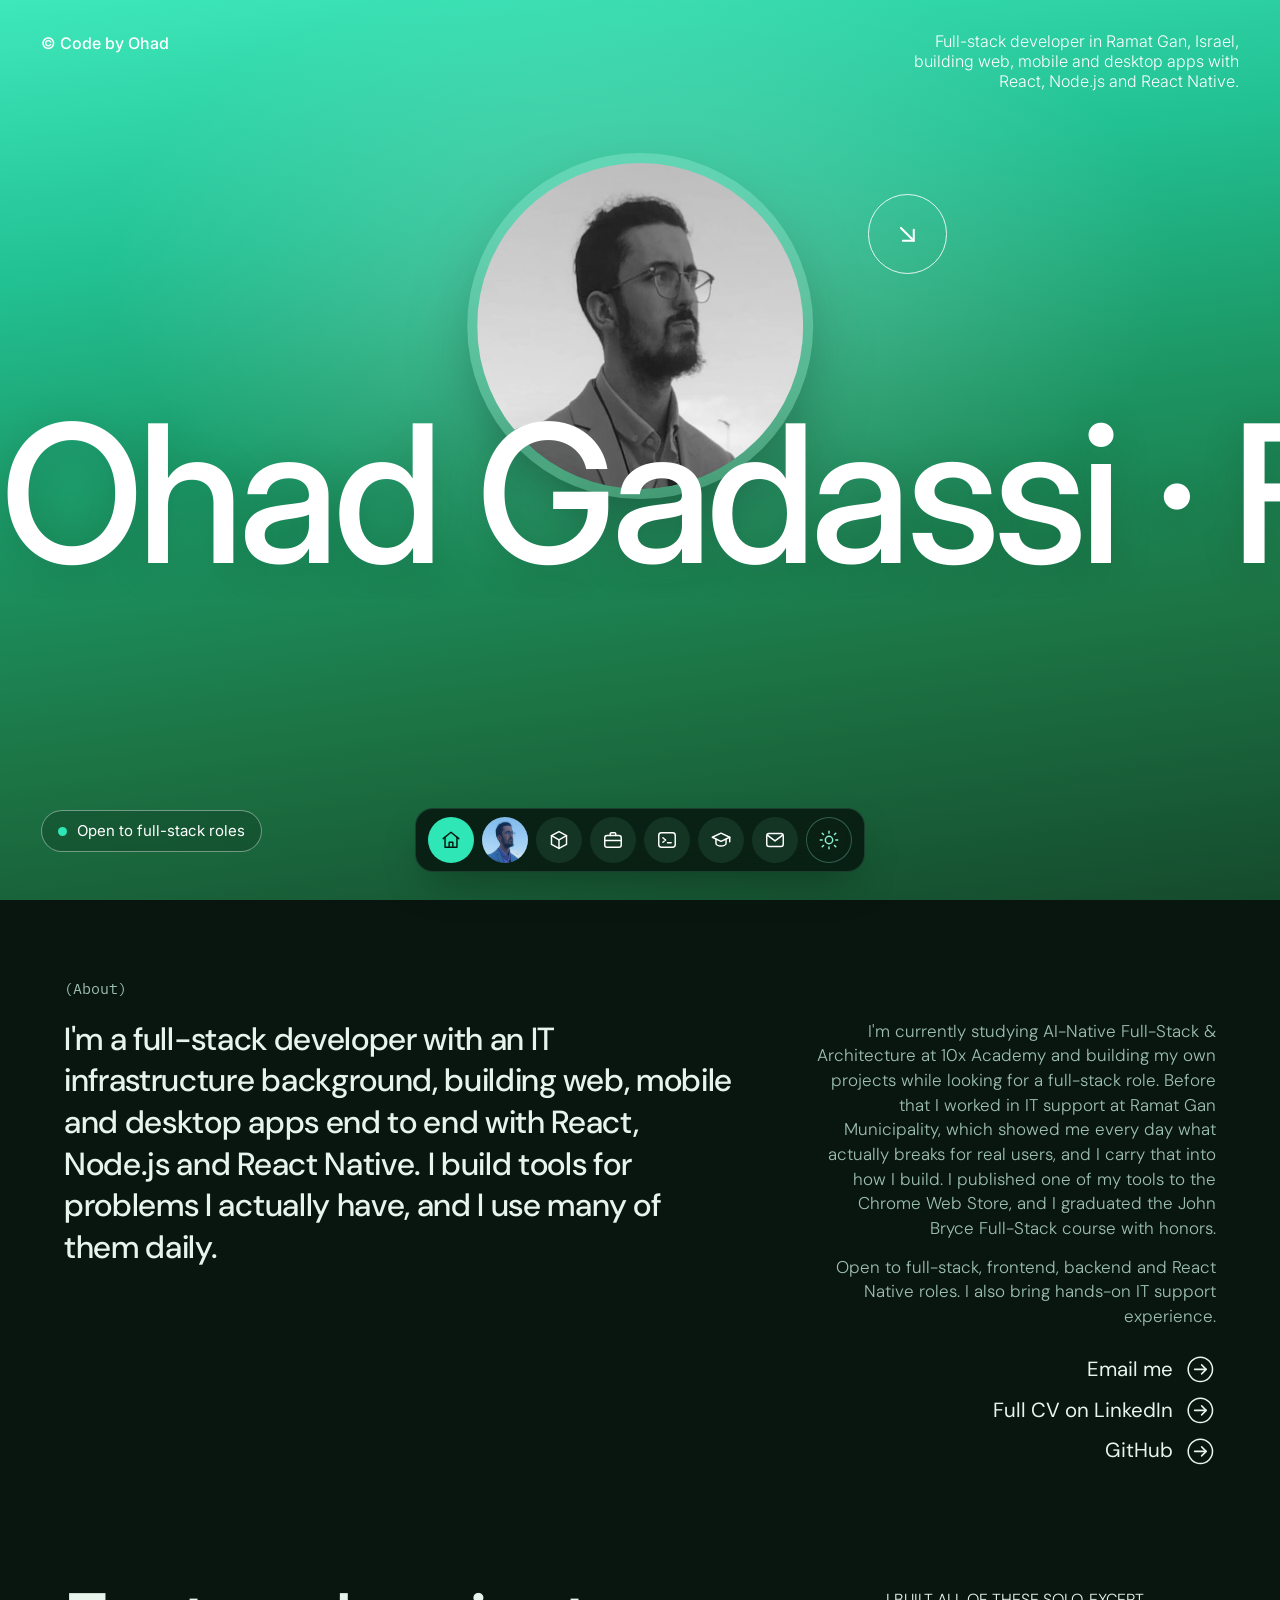
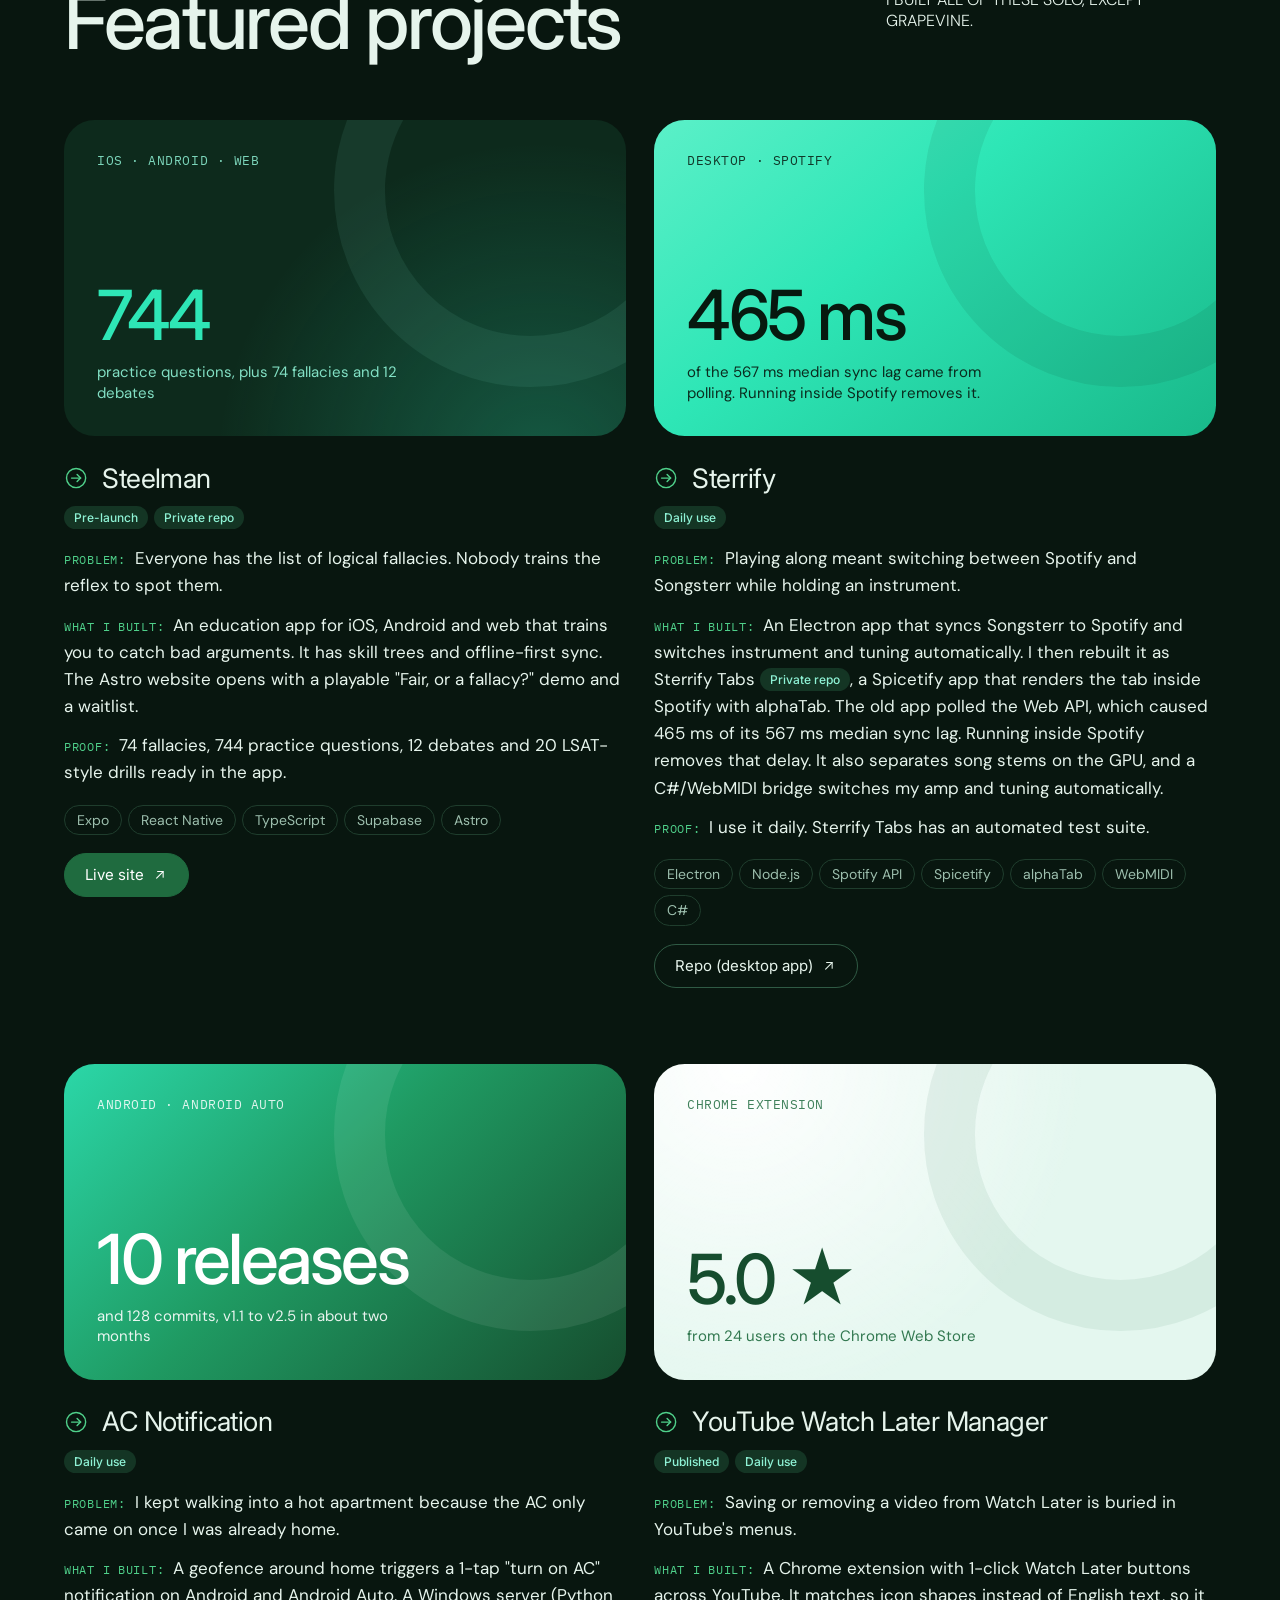
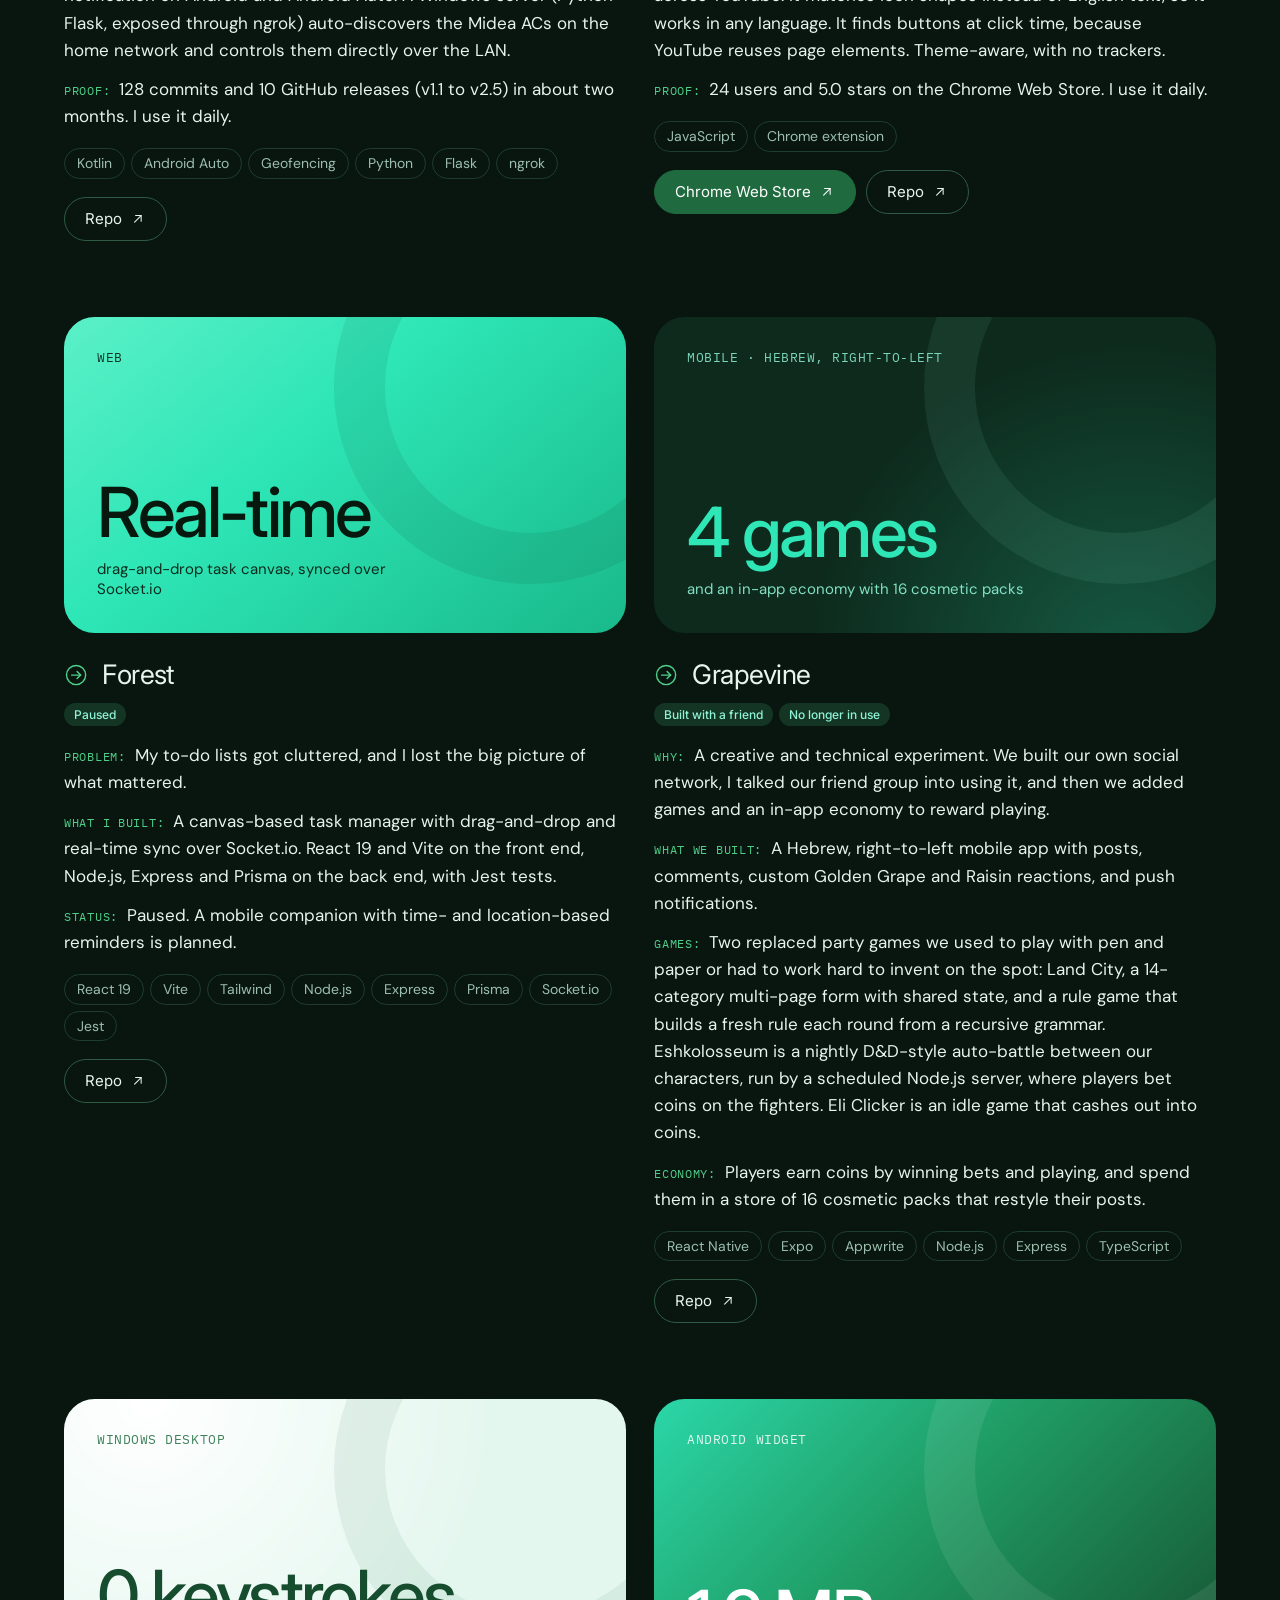
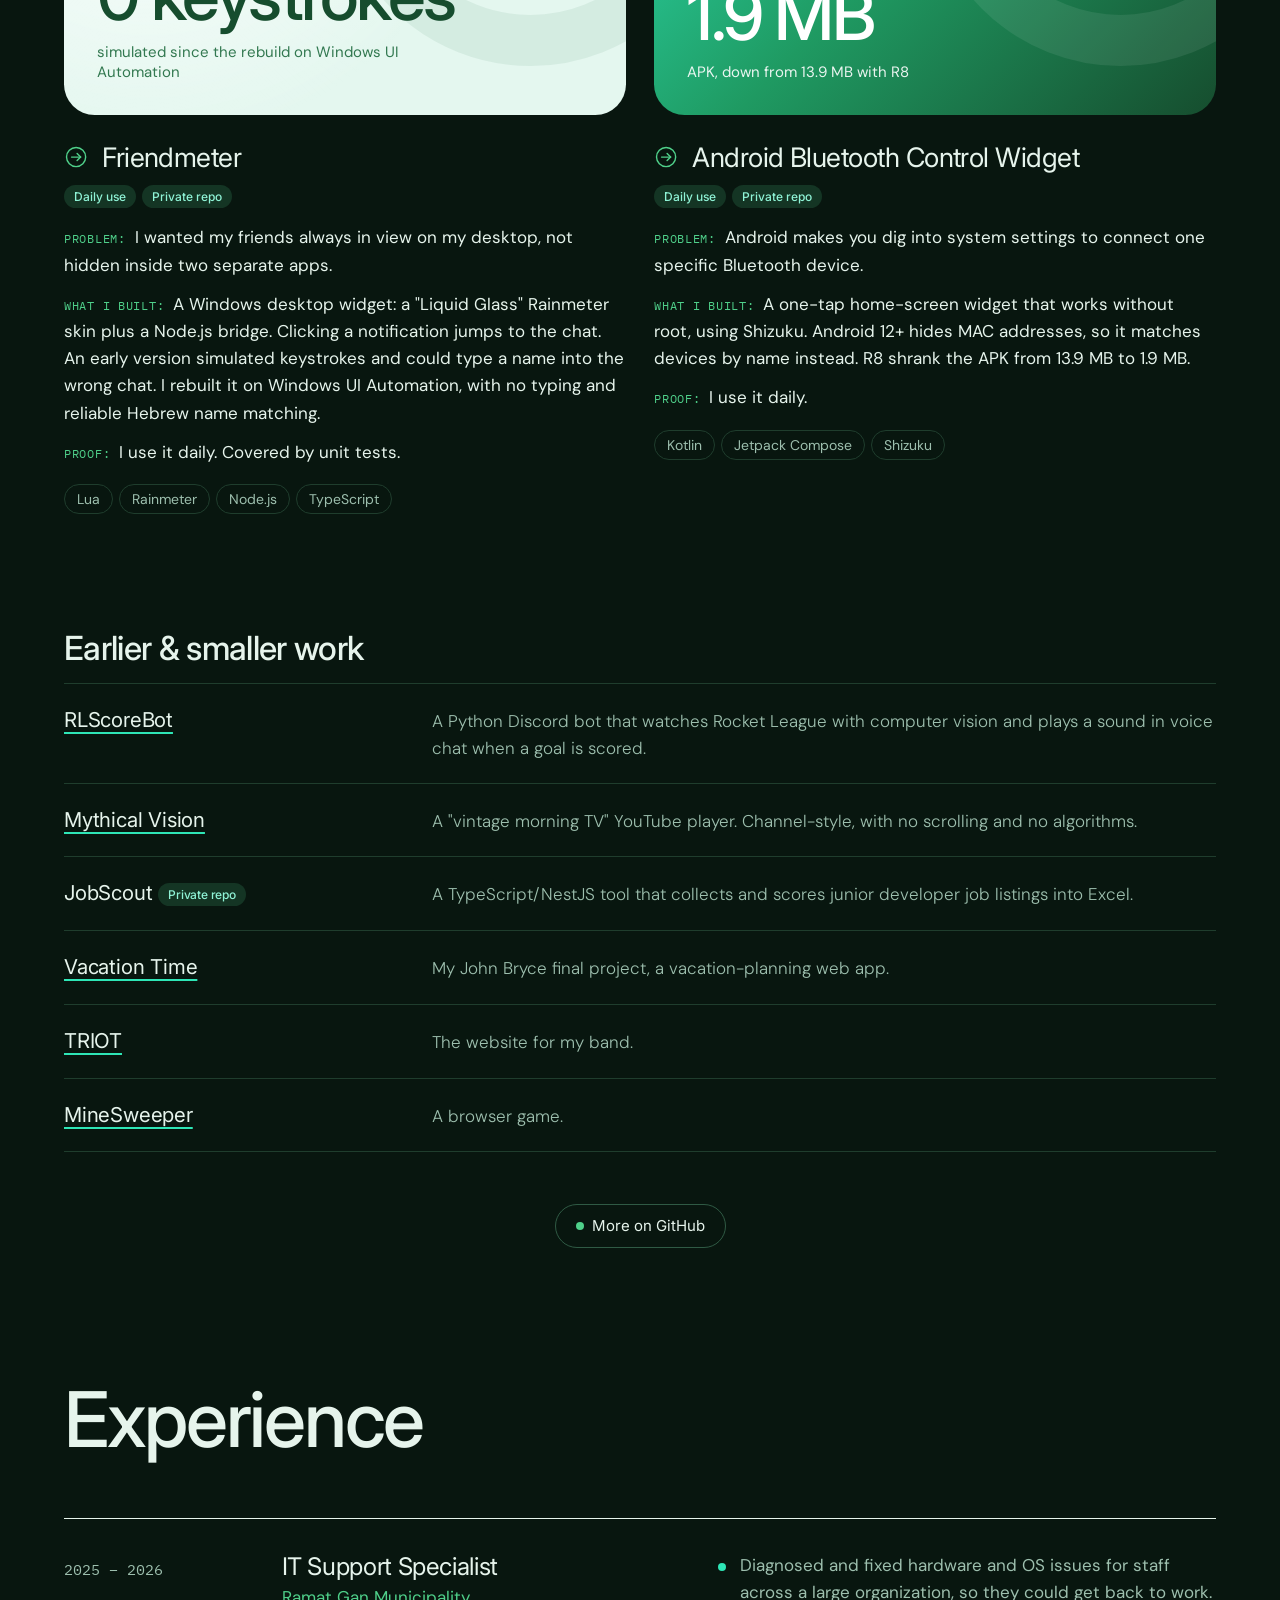
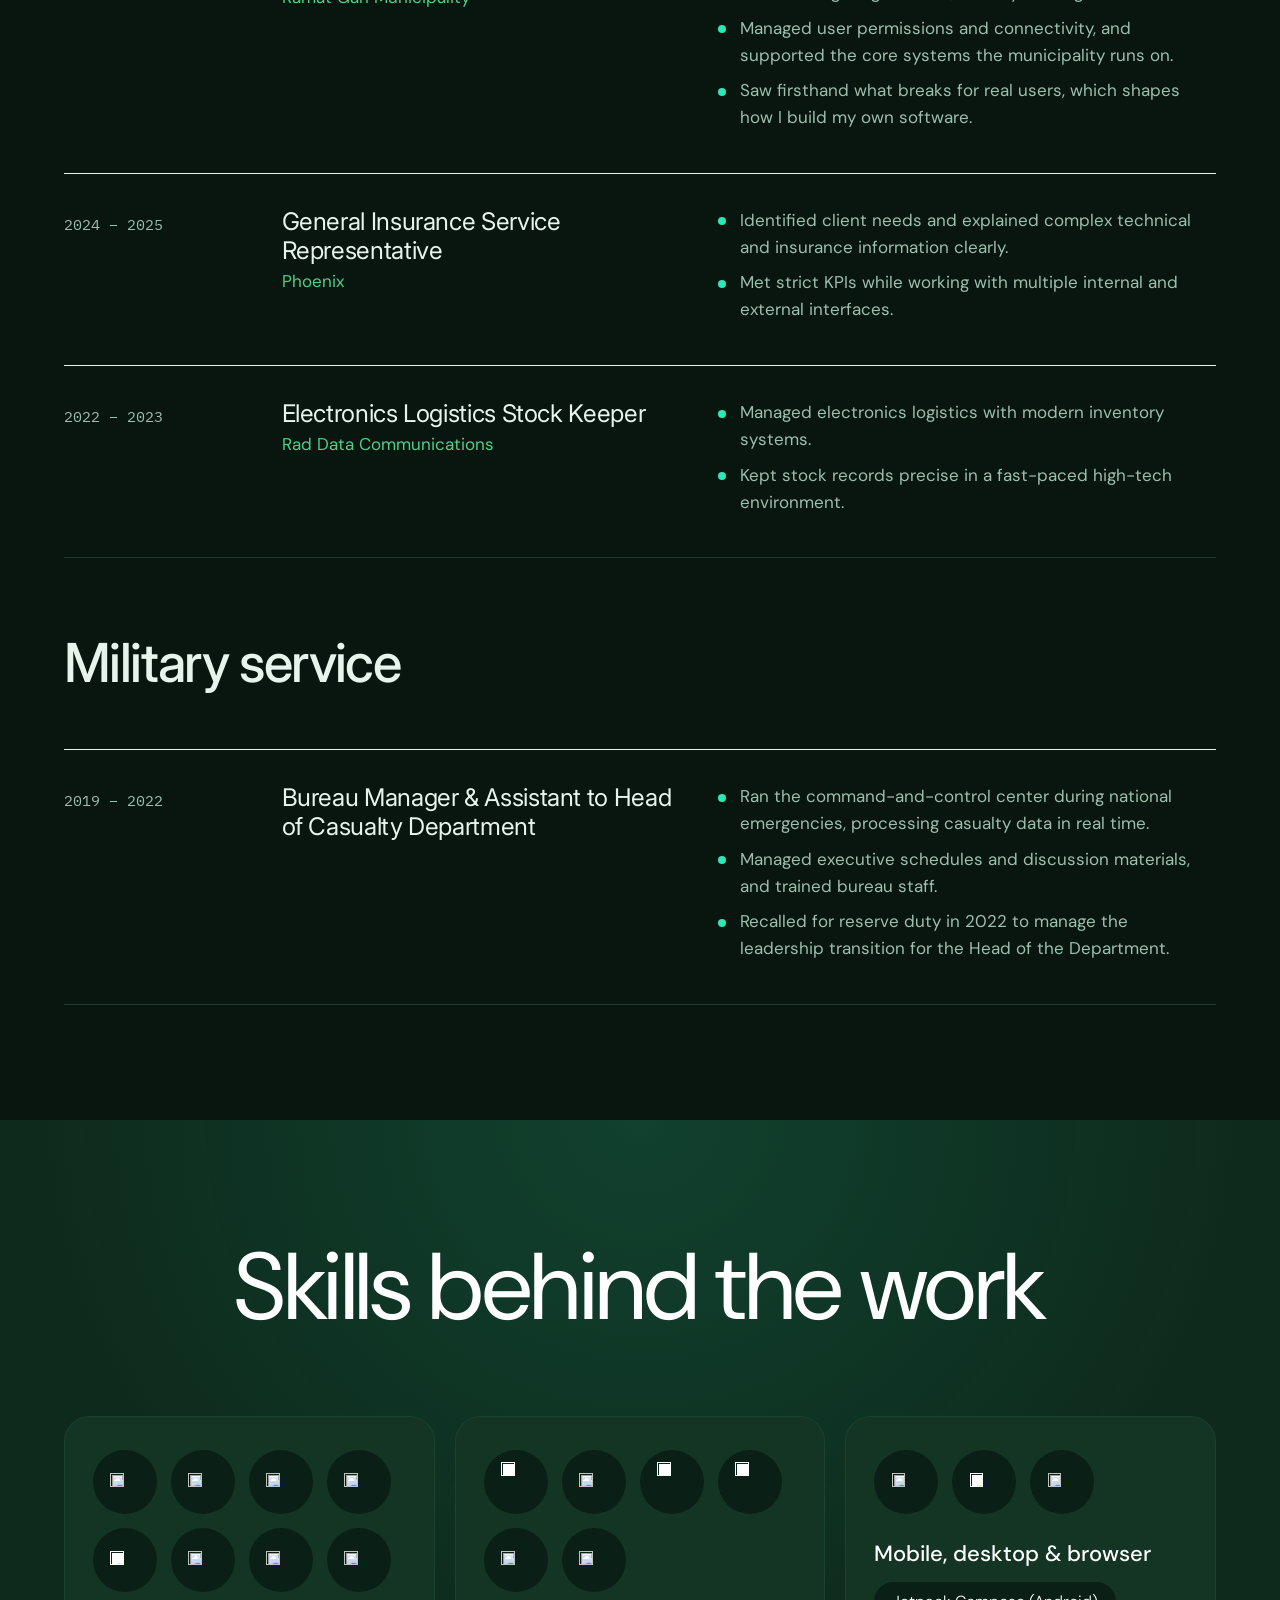
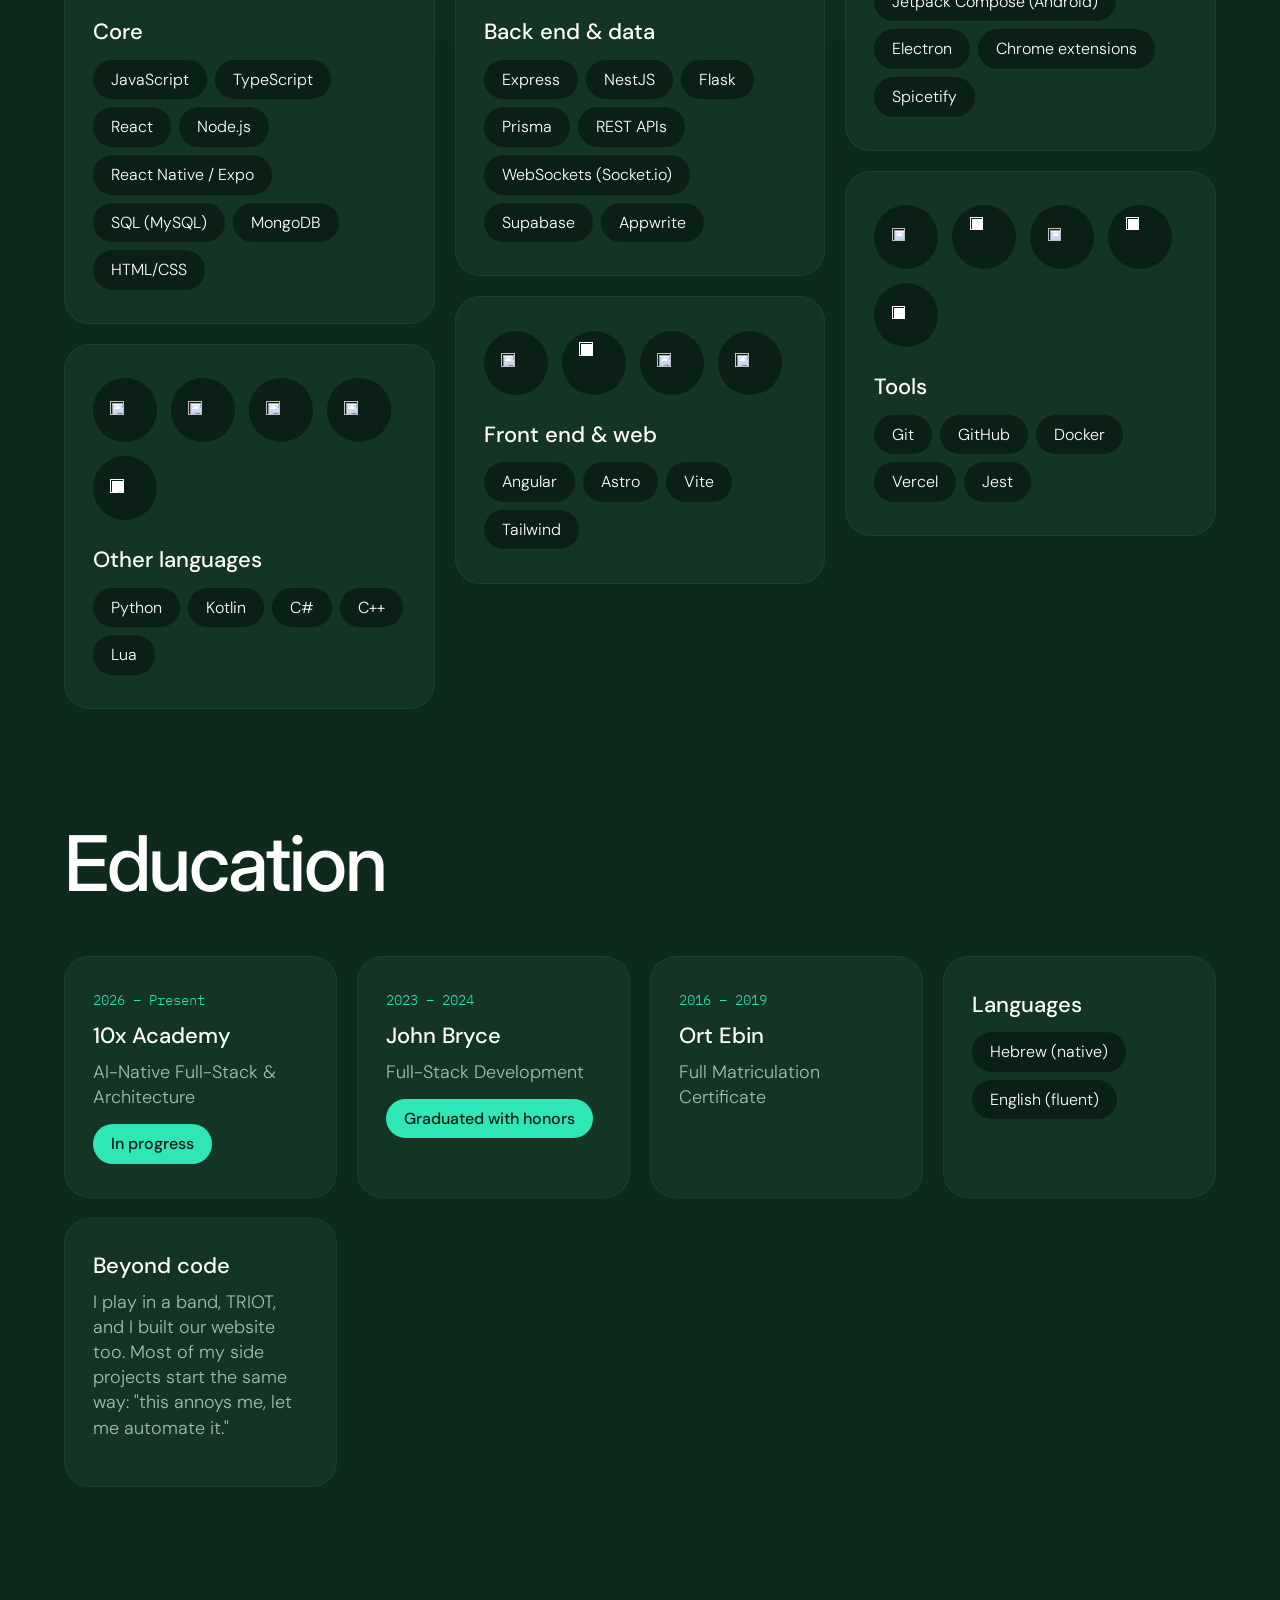
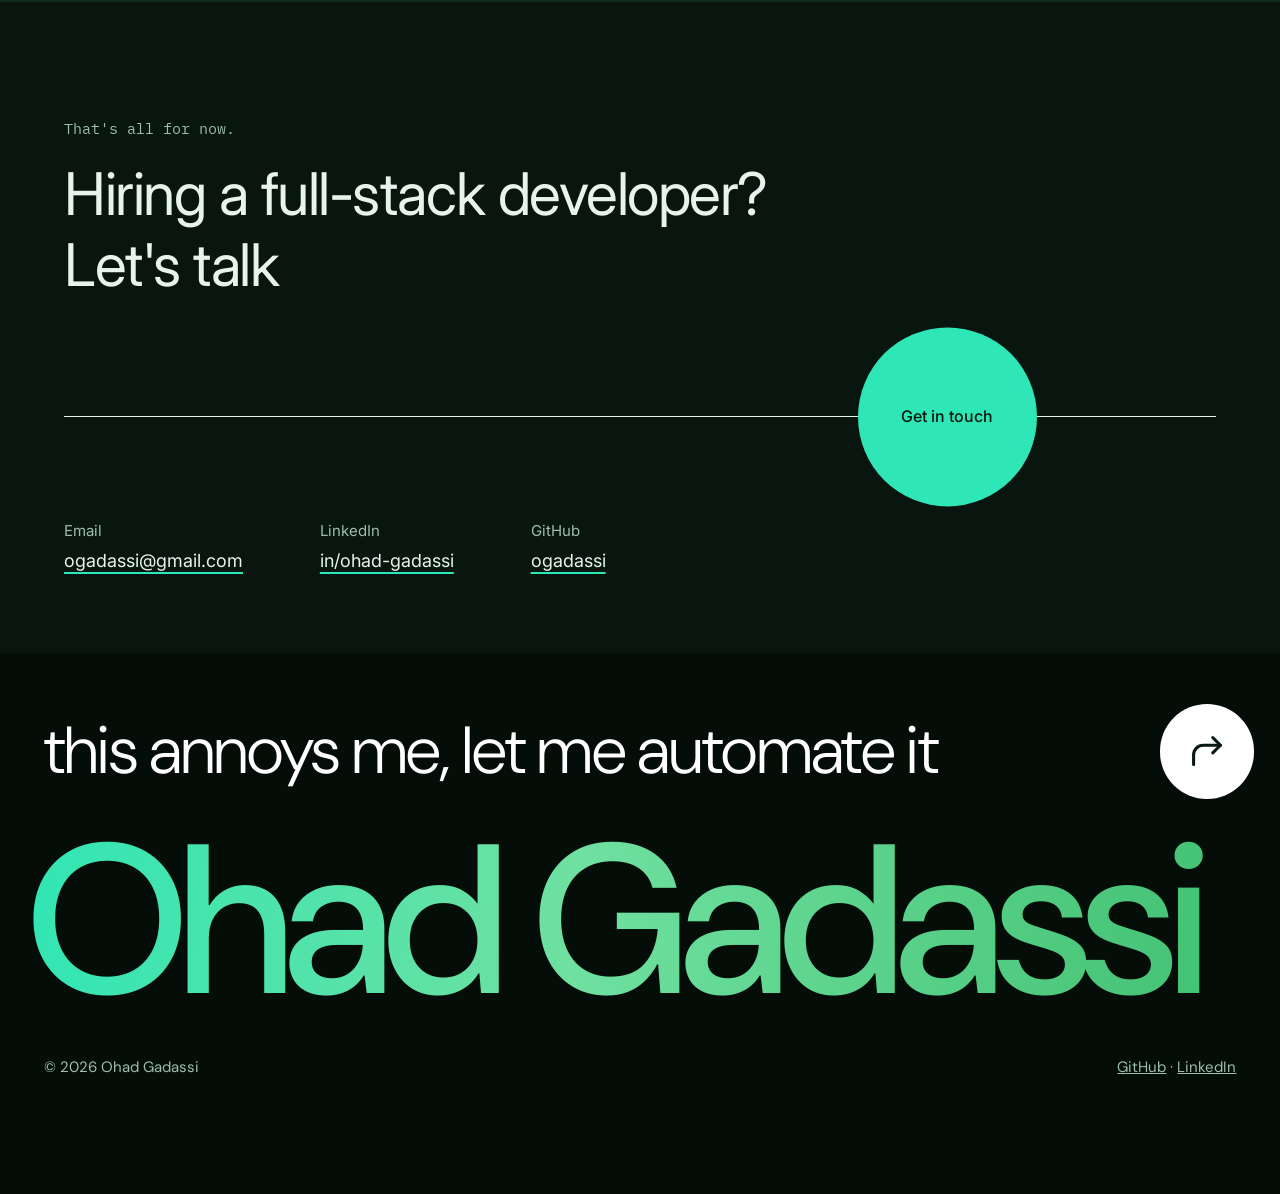
==== commit a4eedf1f: "Steelman: 744 practice questions and 20 LSAT-style drills" ====
--- a/index.html
+++ b/index.html
@@ -150,7 +150,7 @@
         <article class="work">
           <div class="work-media media--forest" aria-hidden="true">
             <span class="media-label">iOS · Android · Web</span>
-            <span class="media-stat">332</span>
+            <span class="media-stat">744</span>
             <span class="media-caption">practice questions, plus 74 fallacies and 12 debates</span>
           </div>
           <div class="work-body">
@@ -158,7 +158,7 @@
             <ul class="badges"><li>Pre-launch</li><li>Private repo</li></ul>
             <p><strong>Problem:</strong> Everyone has the list of logical fallacies. Nobody trains the reflex to spot them.</p>
             <p><strong>What I built:</strong> An education app for iOS, Android and web that trains you to catch bad arguments. It has skill trees and offline-first sync. The Astro website opens with a playable "Fair, or a fallacy?" demo and a waitlist.</p>
-            <p><strong>Proof:</strong> 74 fallacies, 332 practice questions and 12 debates ready in the app.</p>
+            <p><strong>Proof:</strong> 74 fallacies, 744 practice questions, 12 debates and 20 LSAT-style drills ready in the app.</p>
             <ul class="tags"><li>Expo</li><li>React Native</li><li>TypeScript</li><li>Supabase</li><li>Astro</li></ul>
             <p class="work-links"><a class="pill pill--solid" href="https://playsteelman.vercel.app" target="_blank" rel="noopener" aria-label="Steelman live site">Live site <svg class="icon" aria-hidden="true"><use href="#i-arrow"/></svg></a></p>
           </div>
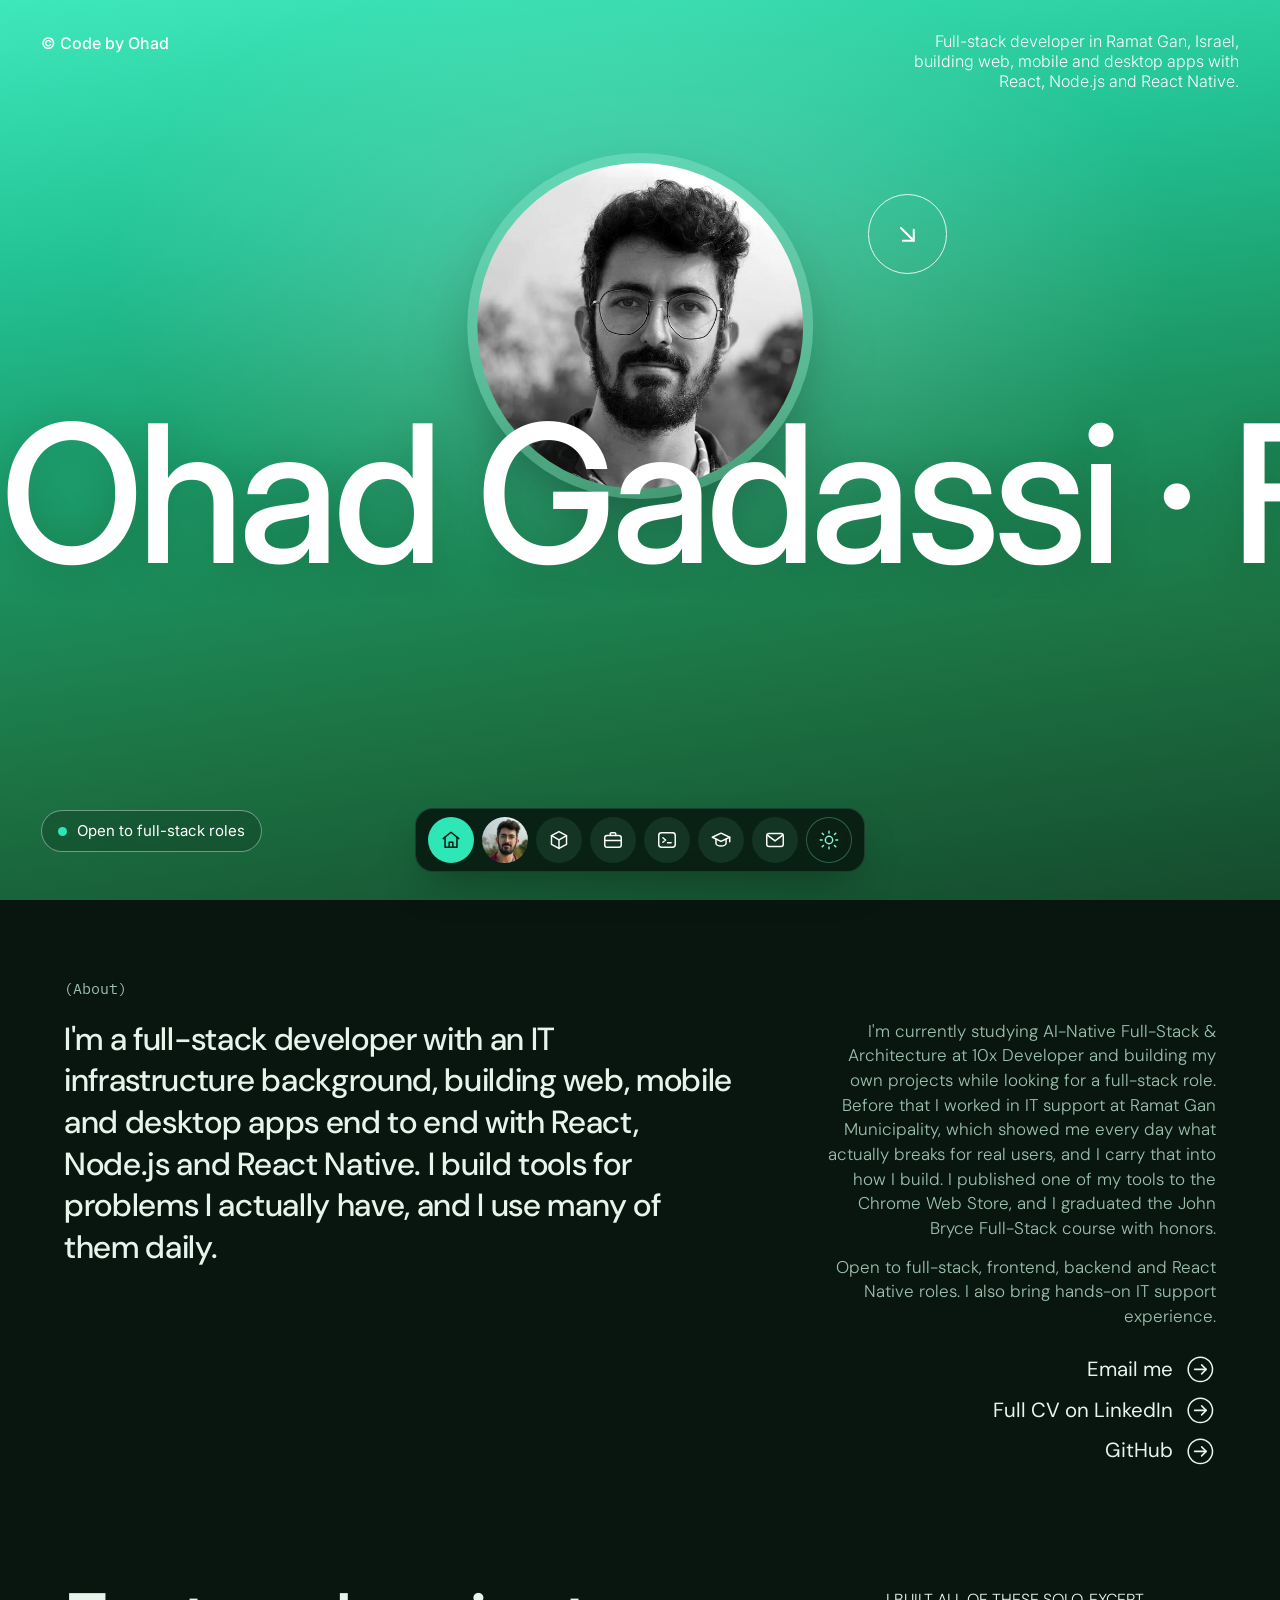
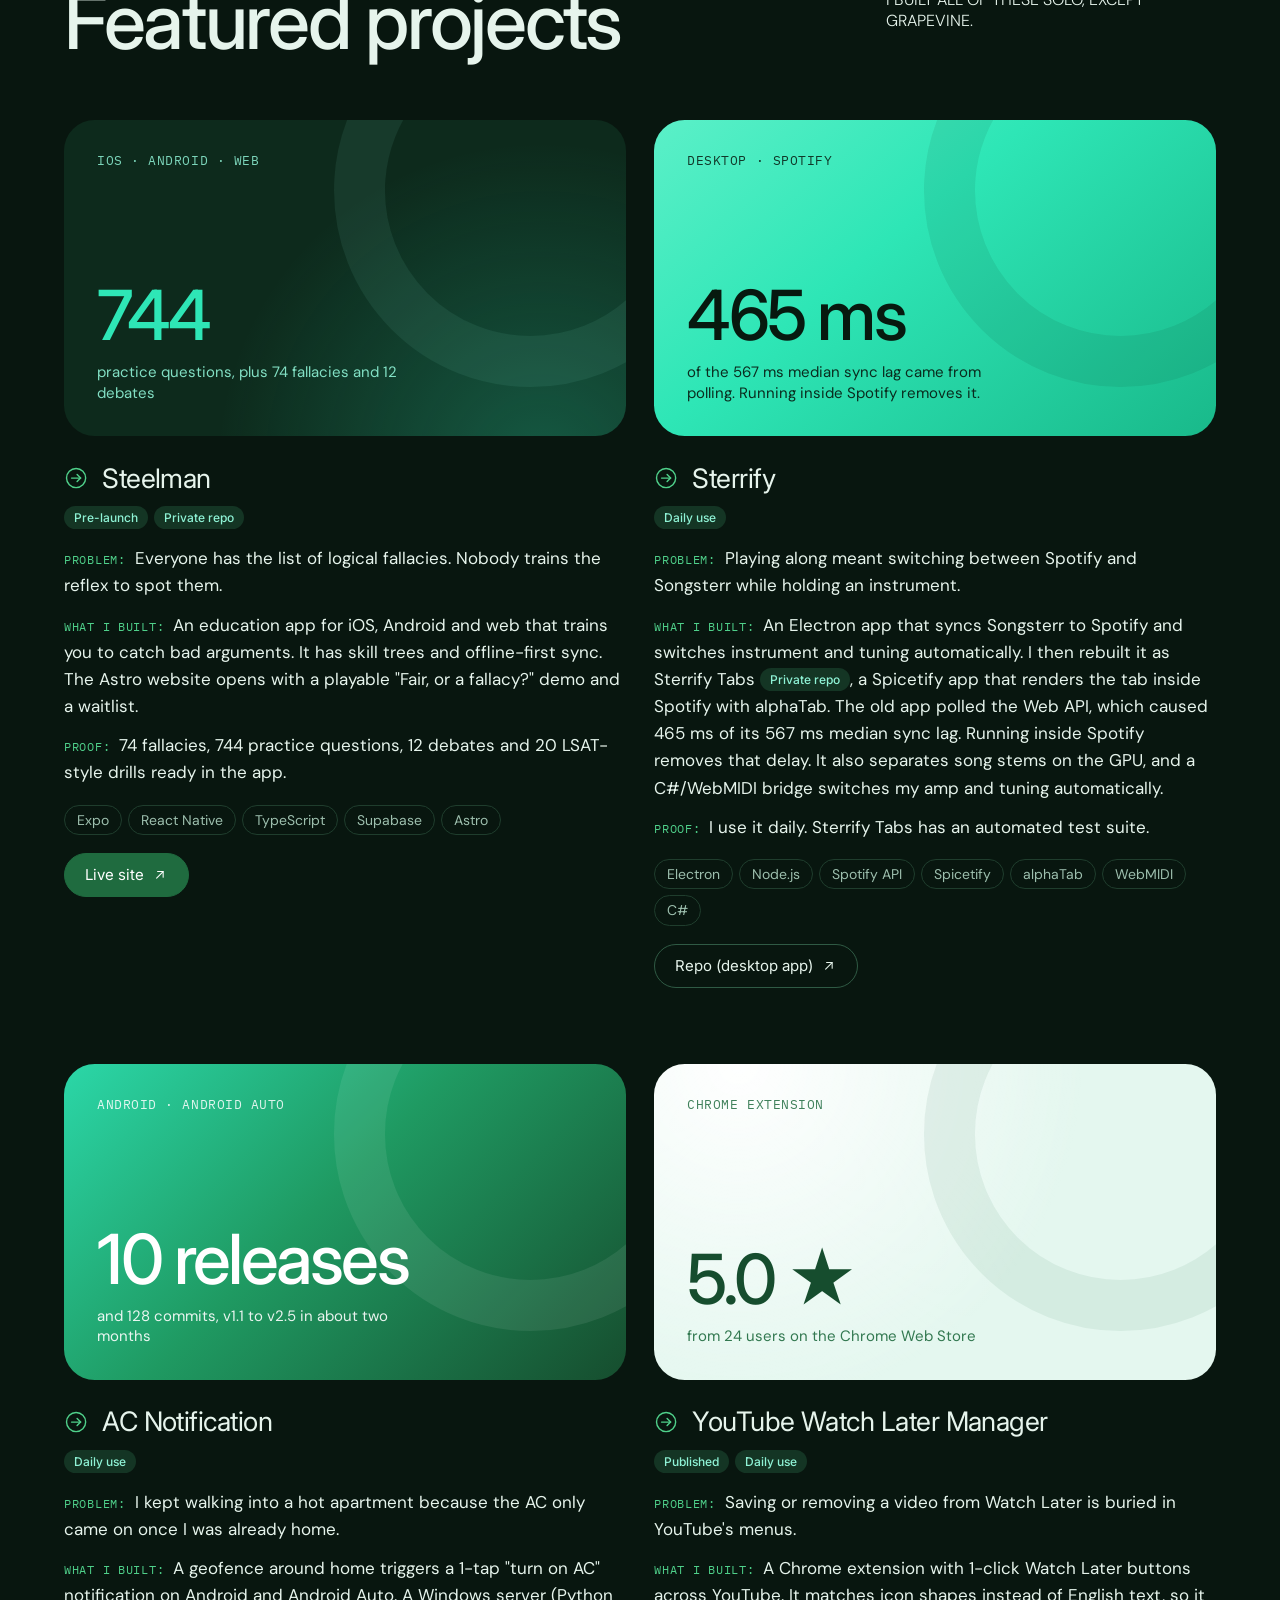
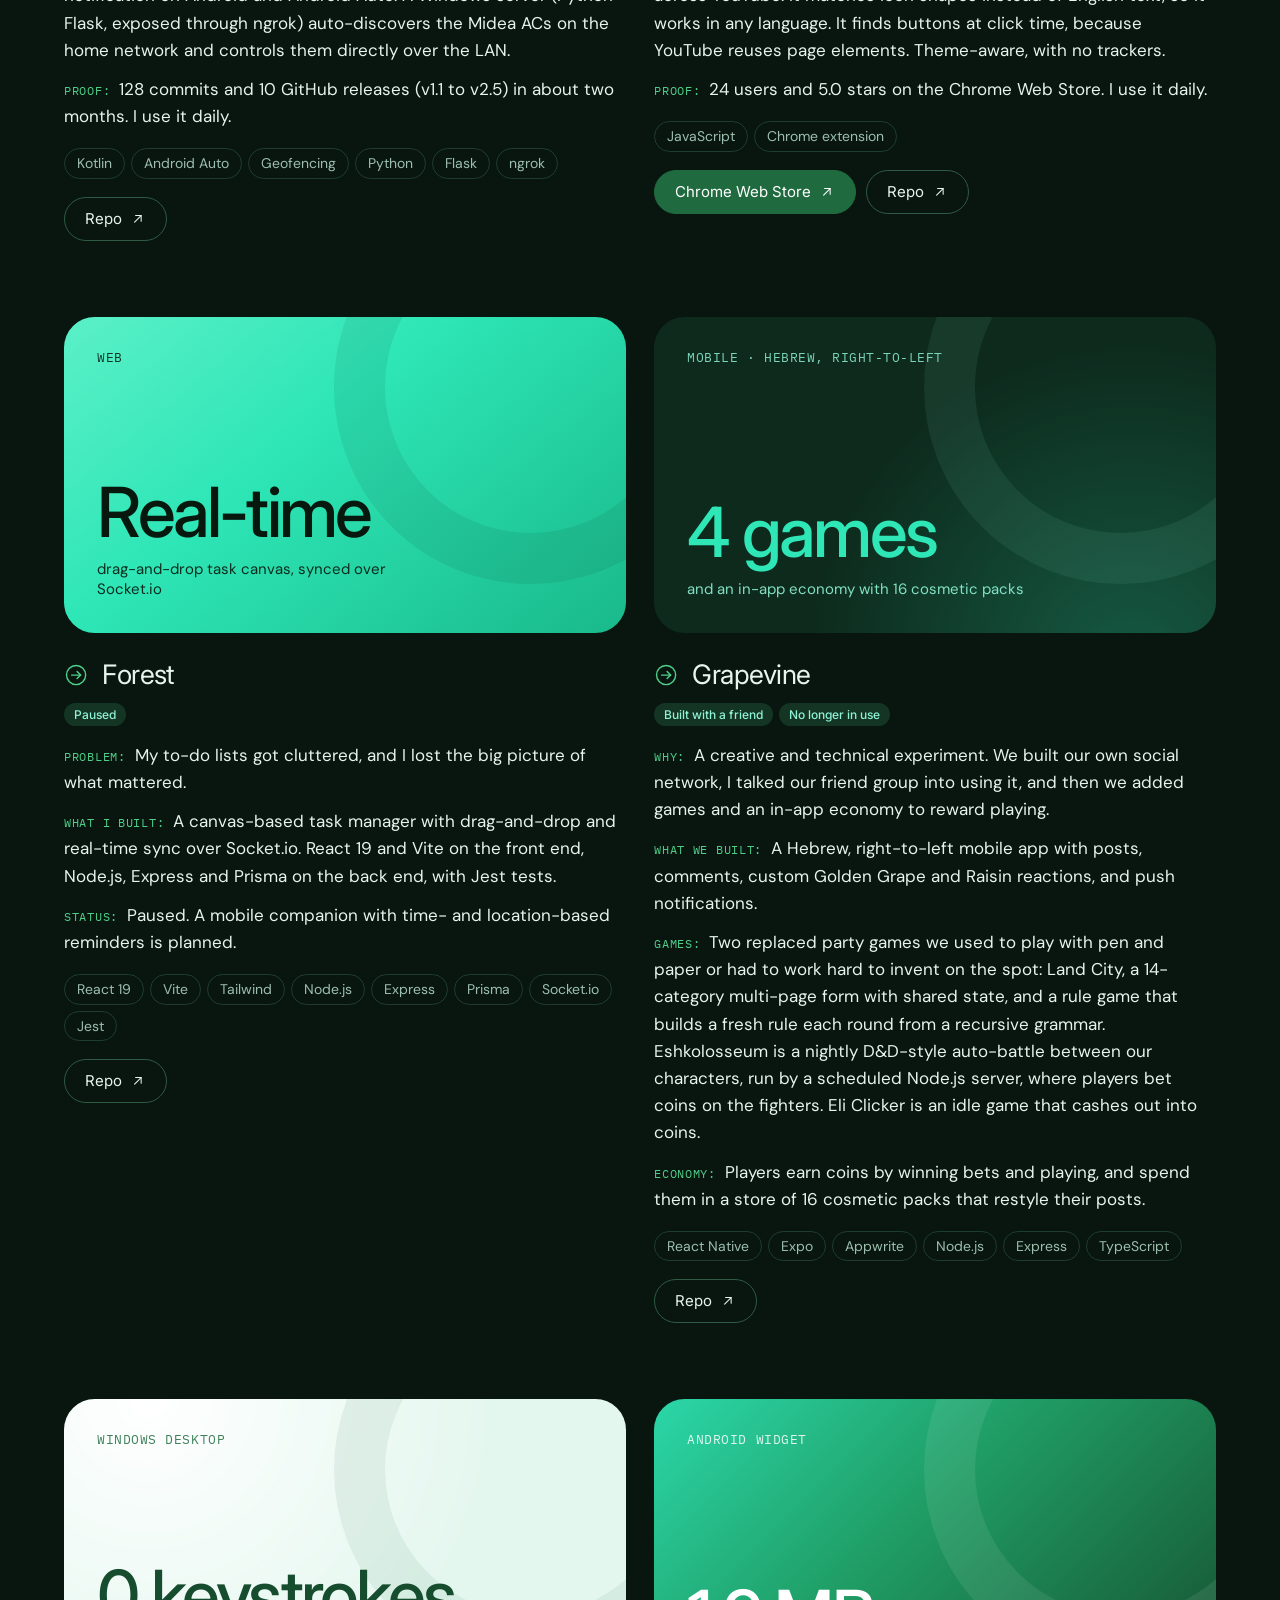
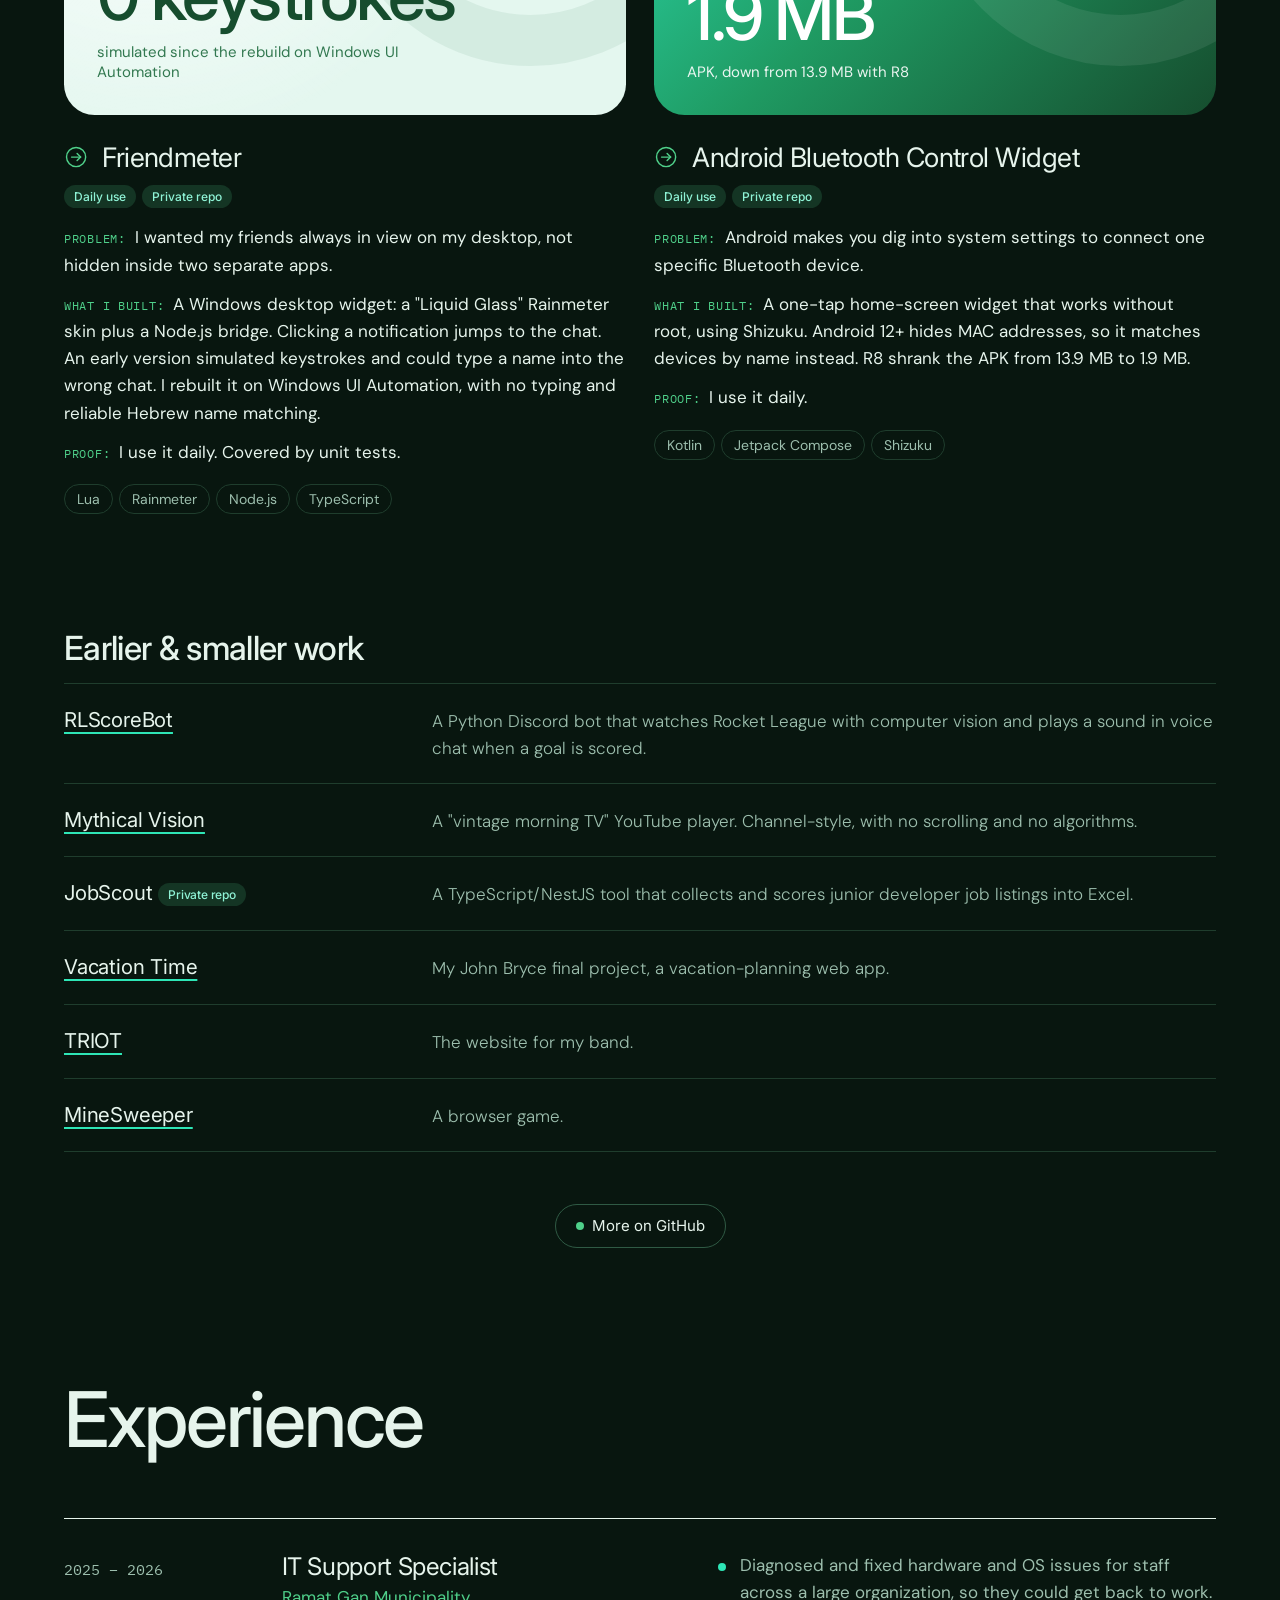
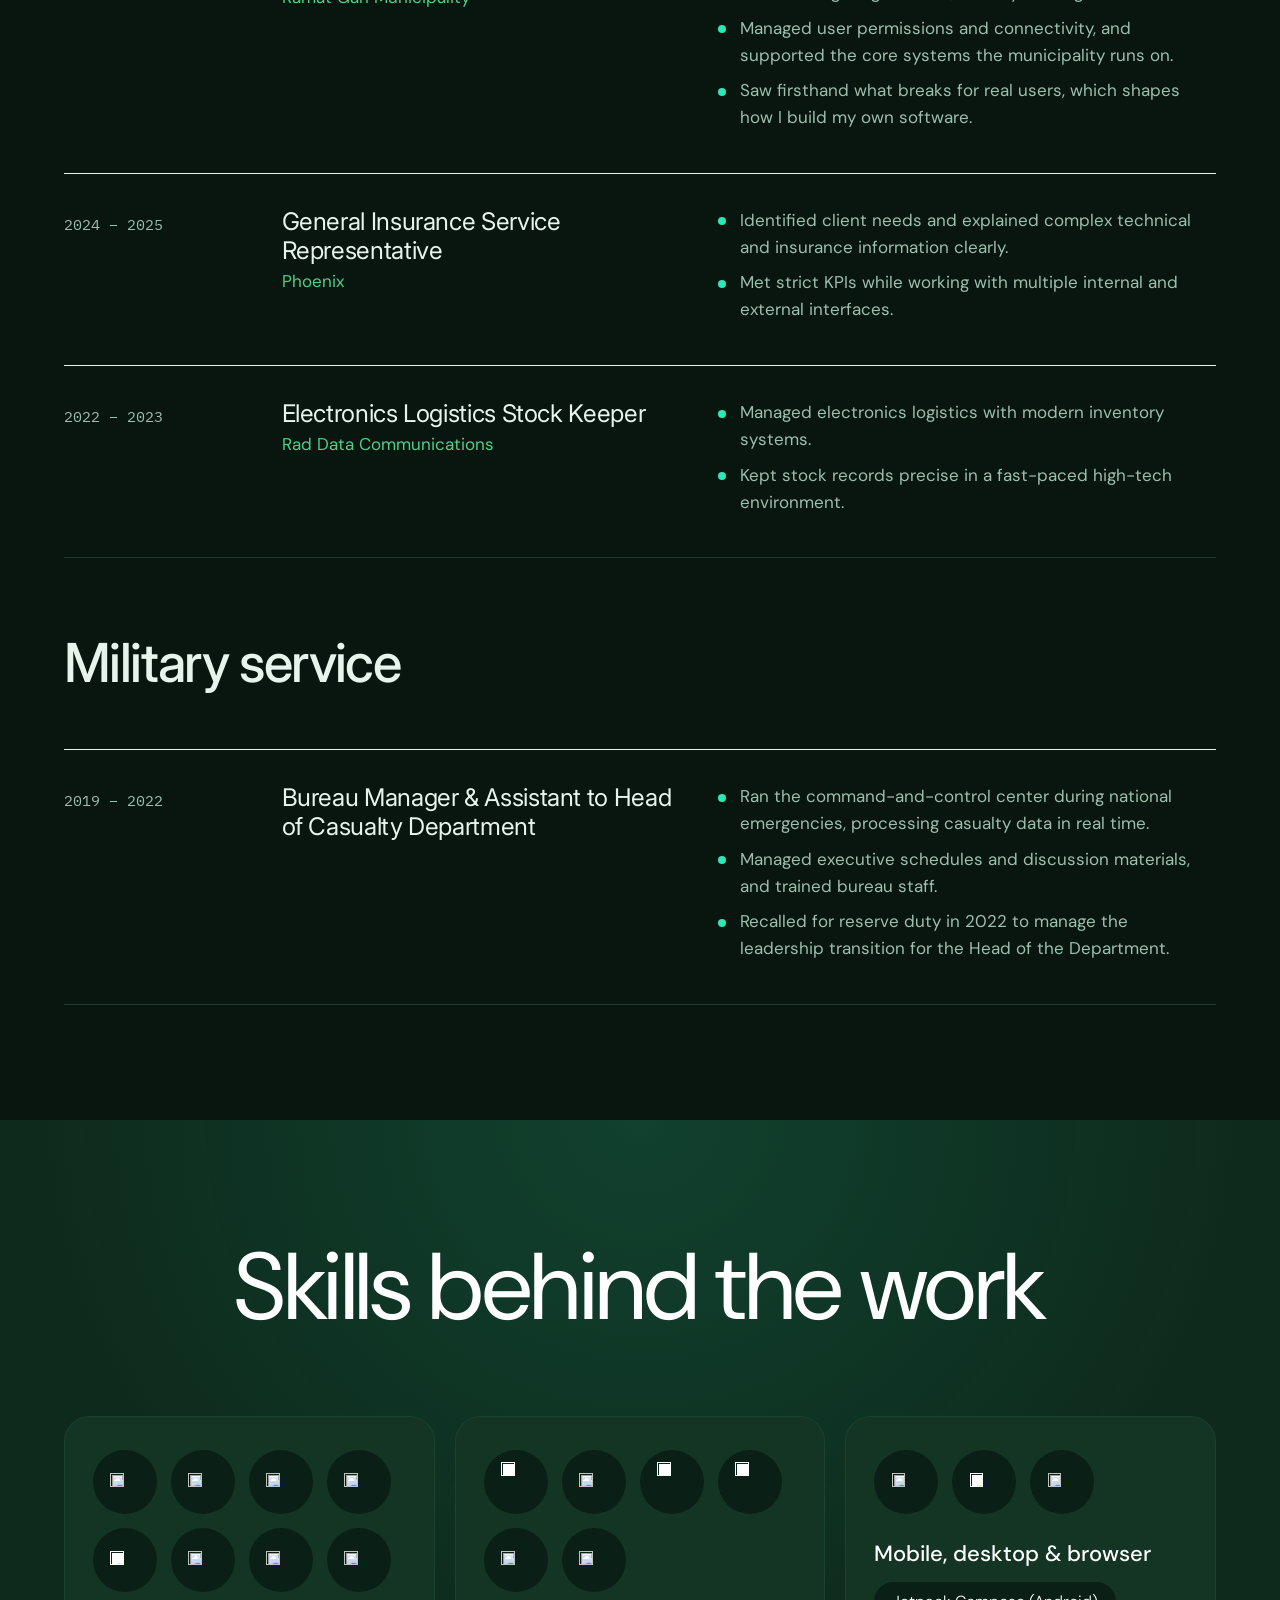
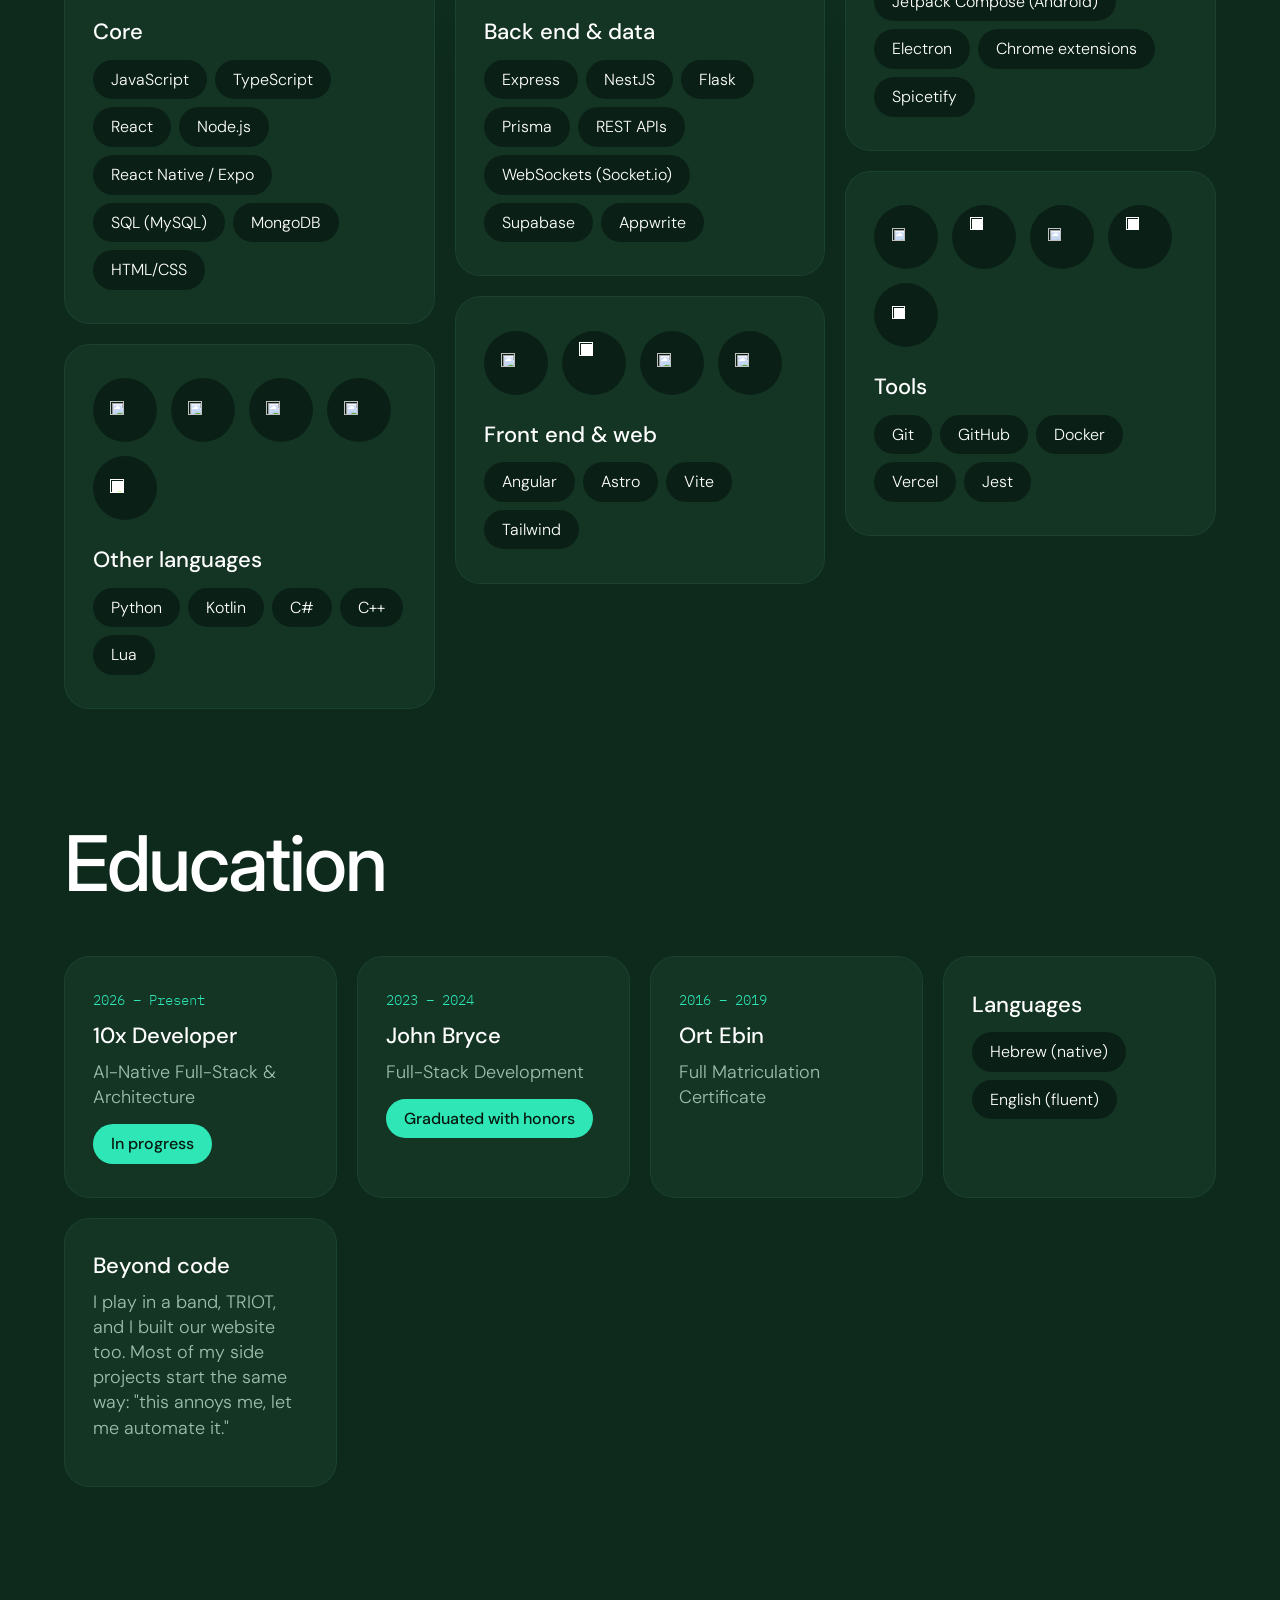
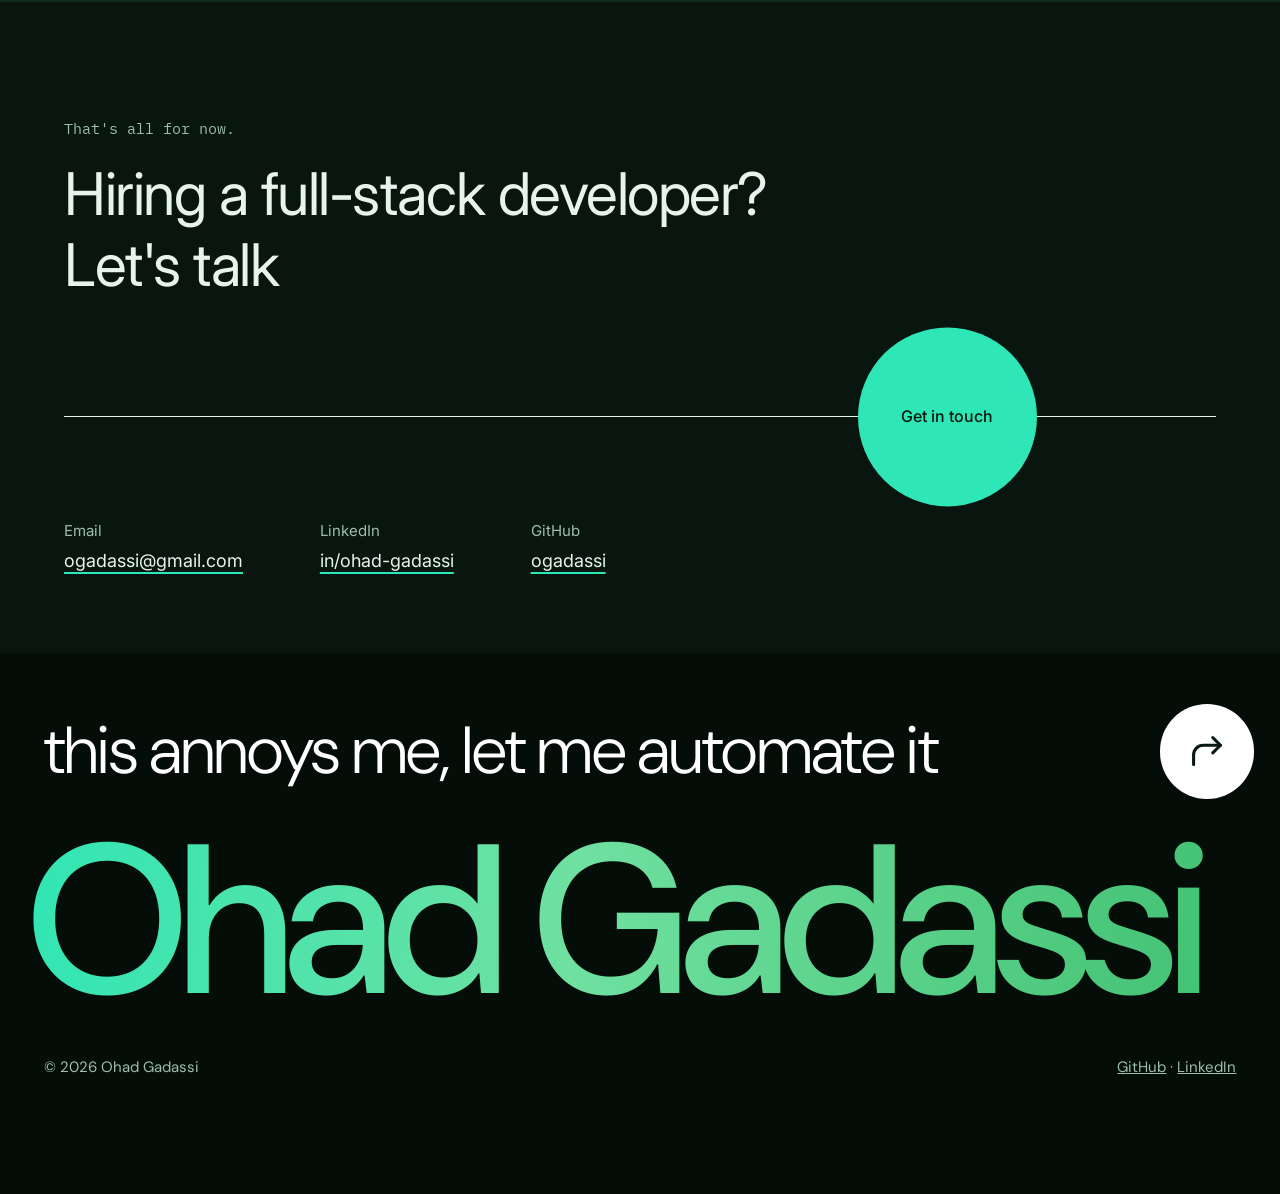
==== commit e70c4d97: "Fix school name: 10x Developer" ====
--- a/index.html
+++ b/index.html
@@ -51,7 +51,7 @@
       "addressCountry": "IL"
     },
     "alumniOf": [
-      { "@type": "EducationalOrganization", "name": "10x Academy" },
+      { "@type": "EducationalOrganization", "name": "10x Developer" },
       { "@type": "EducationalOrganization", "name": "John Bryce" }
     ],
     "sameAs": [
@@ -128,7 +128,7 @@
       <div class="intro-grid">
         <p class="intro-lead">I'm a full-stack developer with an IT infrastructure background, building web, mobile and desktop apps end to end with React, Node.js and React Native. I build tools for problems I actually have, and I use many of them daily.</p>
         <div class="intro-side">
-          <p>I'm currently studying AI-Native Full-Stack &amp; Architecture at 10x Academy and building my own projects while looking for a full-stack role. Before that I worked in IT support at Ramat Gan Municipality, which showed me every day what actually breaks for real users, and I carry that into how I build. I published one of my tools to the Chrome Web Store, and I graduated the John Bryce Full-Stack course with honors.</p>
+          <p>I'm currently studying AI-Native Full-Stack &amp; Architecture at 10x Developer and building my own projects while looking for a full-stack role. Before that I worked in IT support at Ramat Gan Municipality, which showed me every day what actually breaks for real users, and I carry that into how I build. I published one of my tools to the Chrome Web Store, and I graduated the John Bryce Full-Stack course with honors.</p>
           <p>Open to full-stack, frontend, backend and React Native roles. I also bring hands-on IT support experience.</p>
           <ul class="arrow-links">
             <li><a href="mailto:ogadassi@gmail.com">Email me <svg class="icon" aria-hidden="true"><use href="#i-arrow-circle"/></svg></a></li>
@@ -437,7 +437,7 @@
         <div class="bento bento--edu">
           <article class="bento-card">
             <p class="bento-meta">2026 – Present</p>
-            <h3>10x Academy</h3>
+            <h3>10x Developer</h3>
             <p>AI-Native Full-Stack &amp; Architecture</p>
             <ul class="chips"><li class="chip--accent">In progress</li></ul>
           </article>
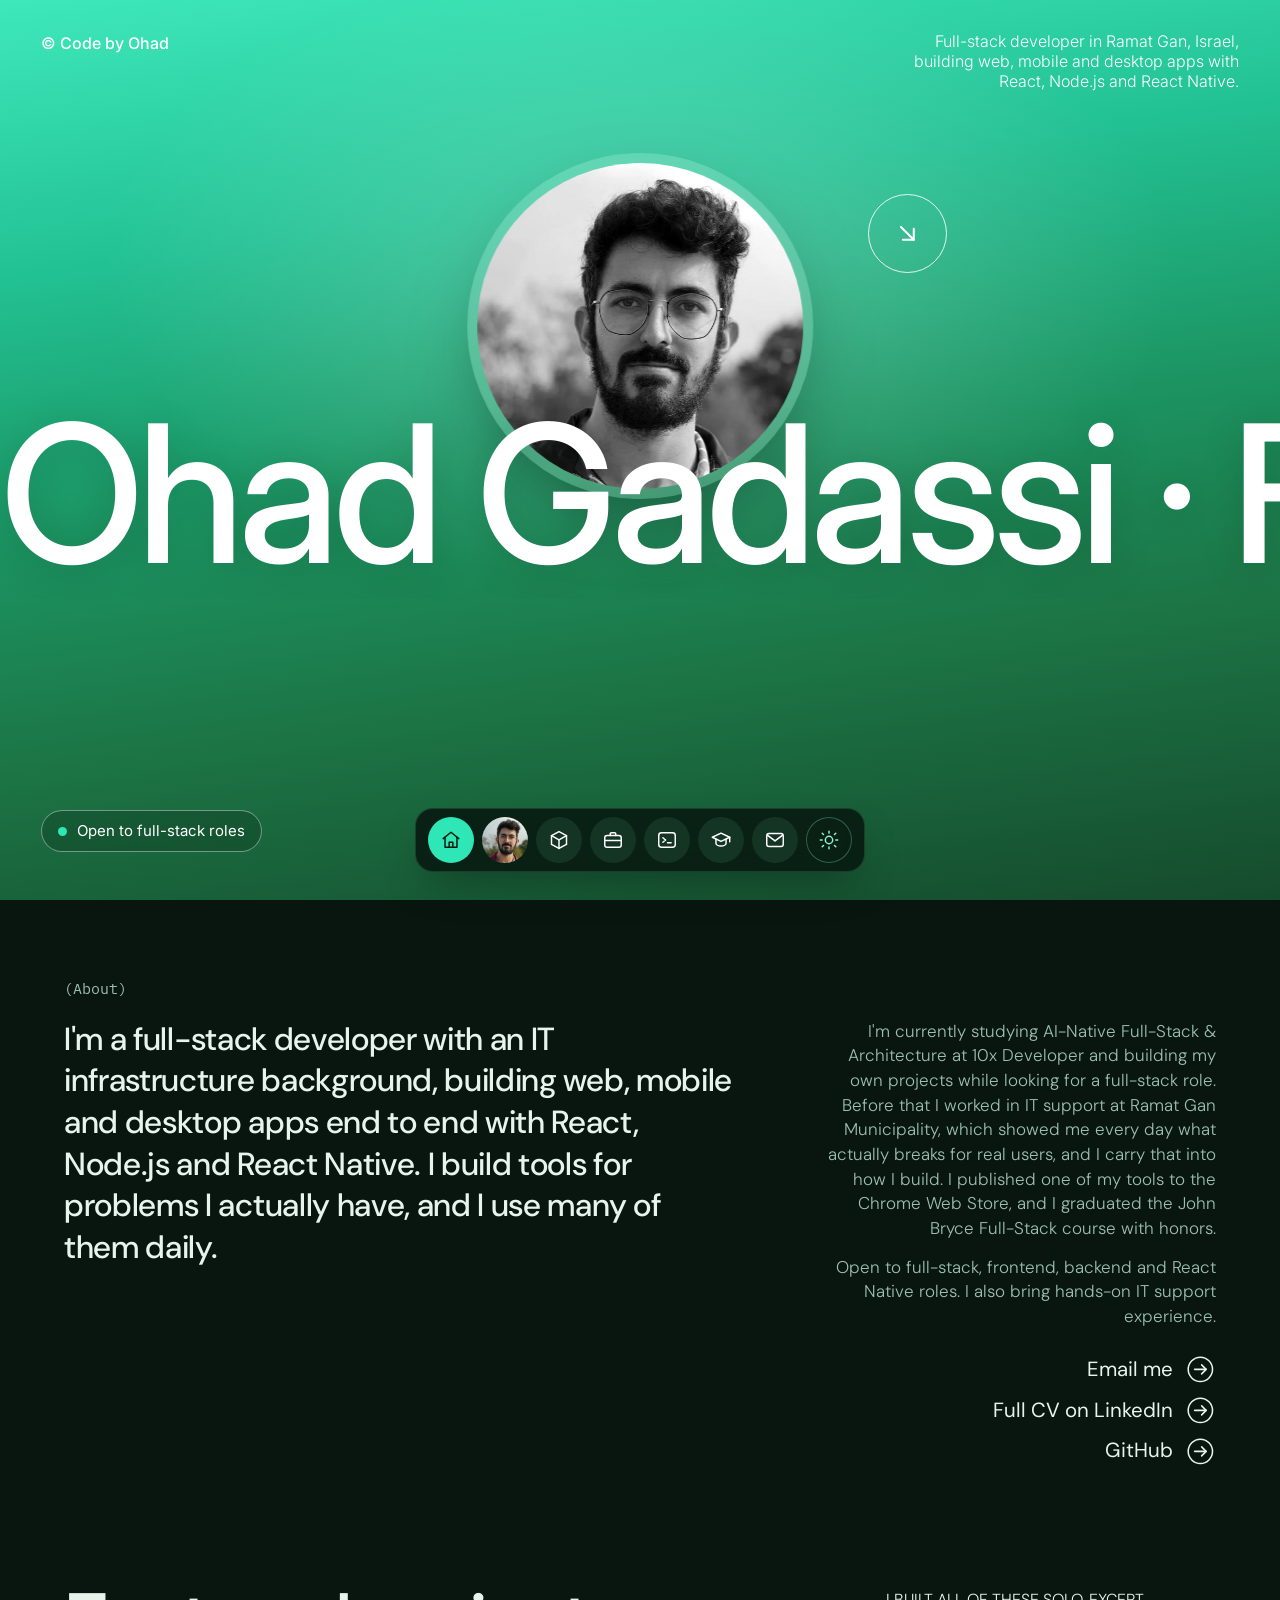
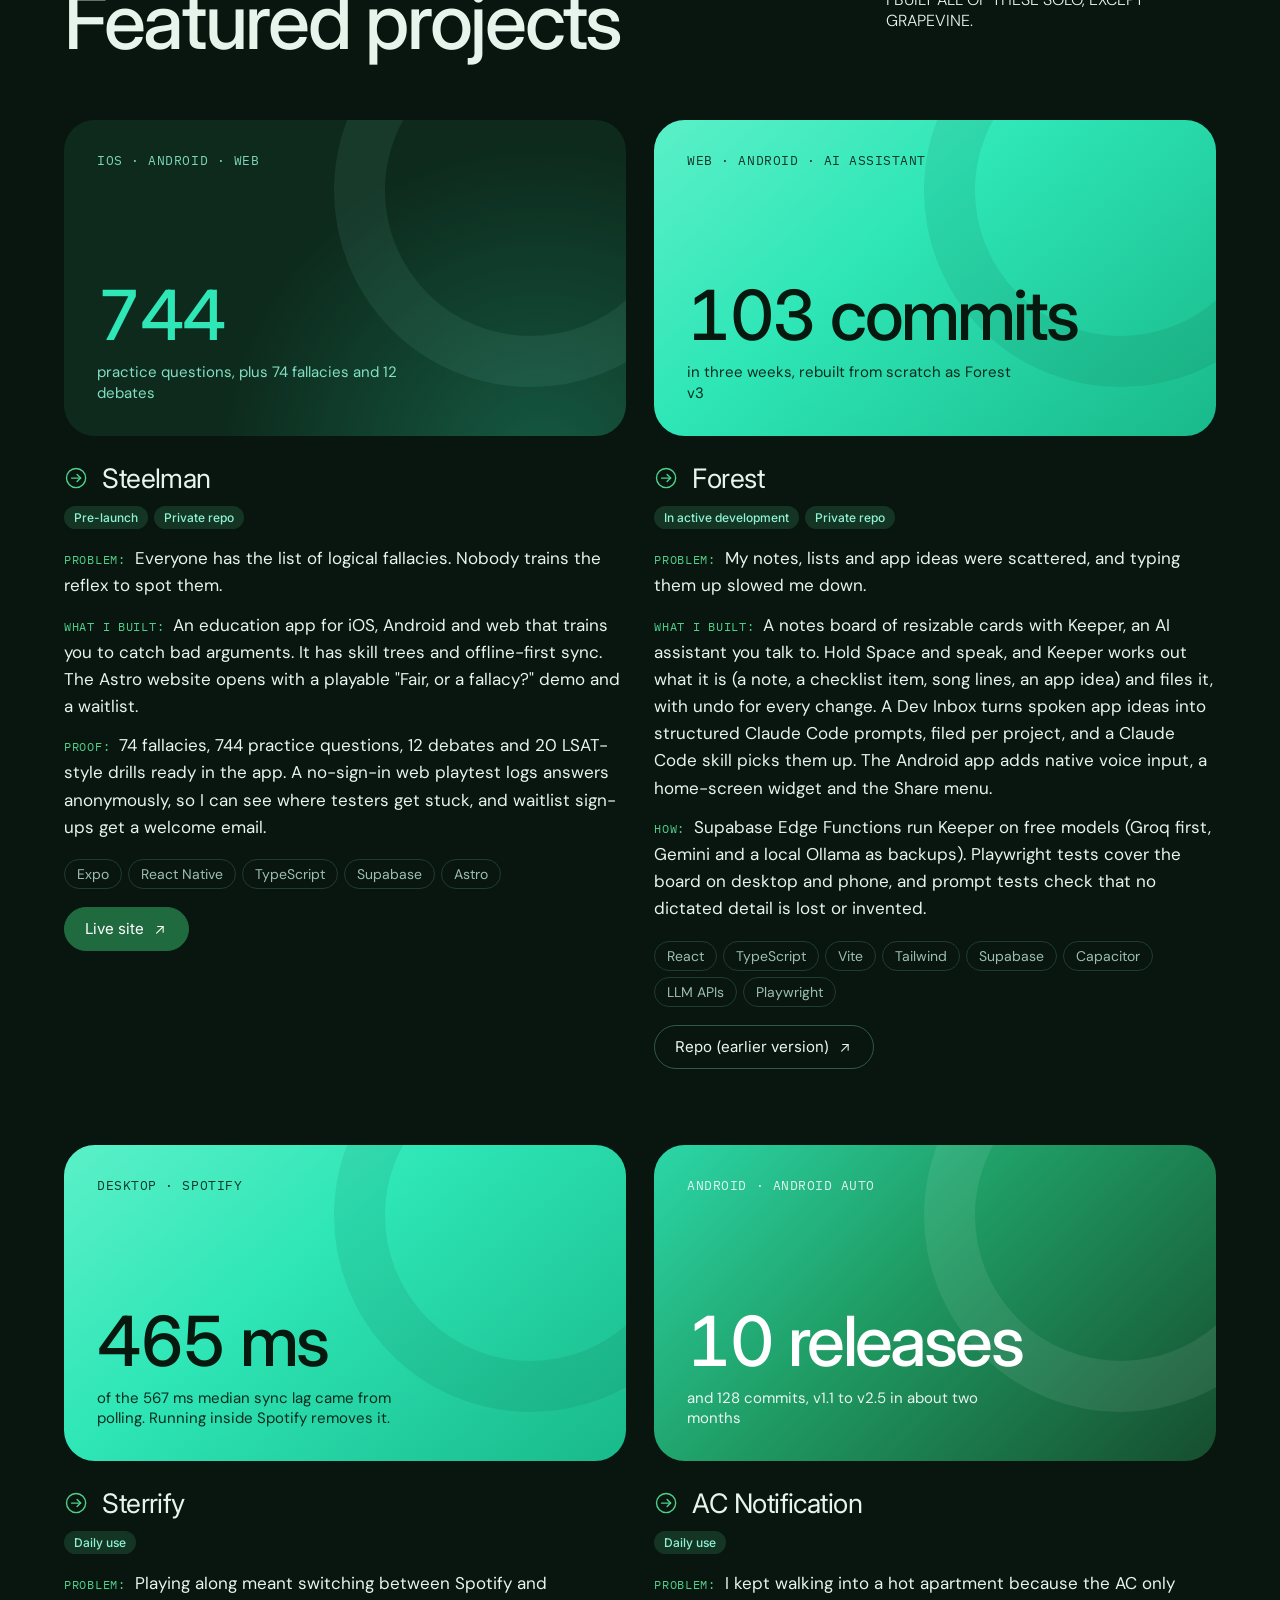
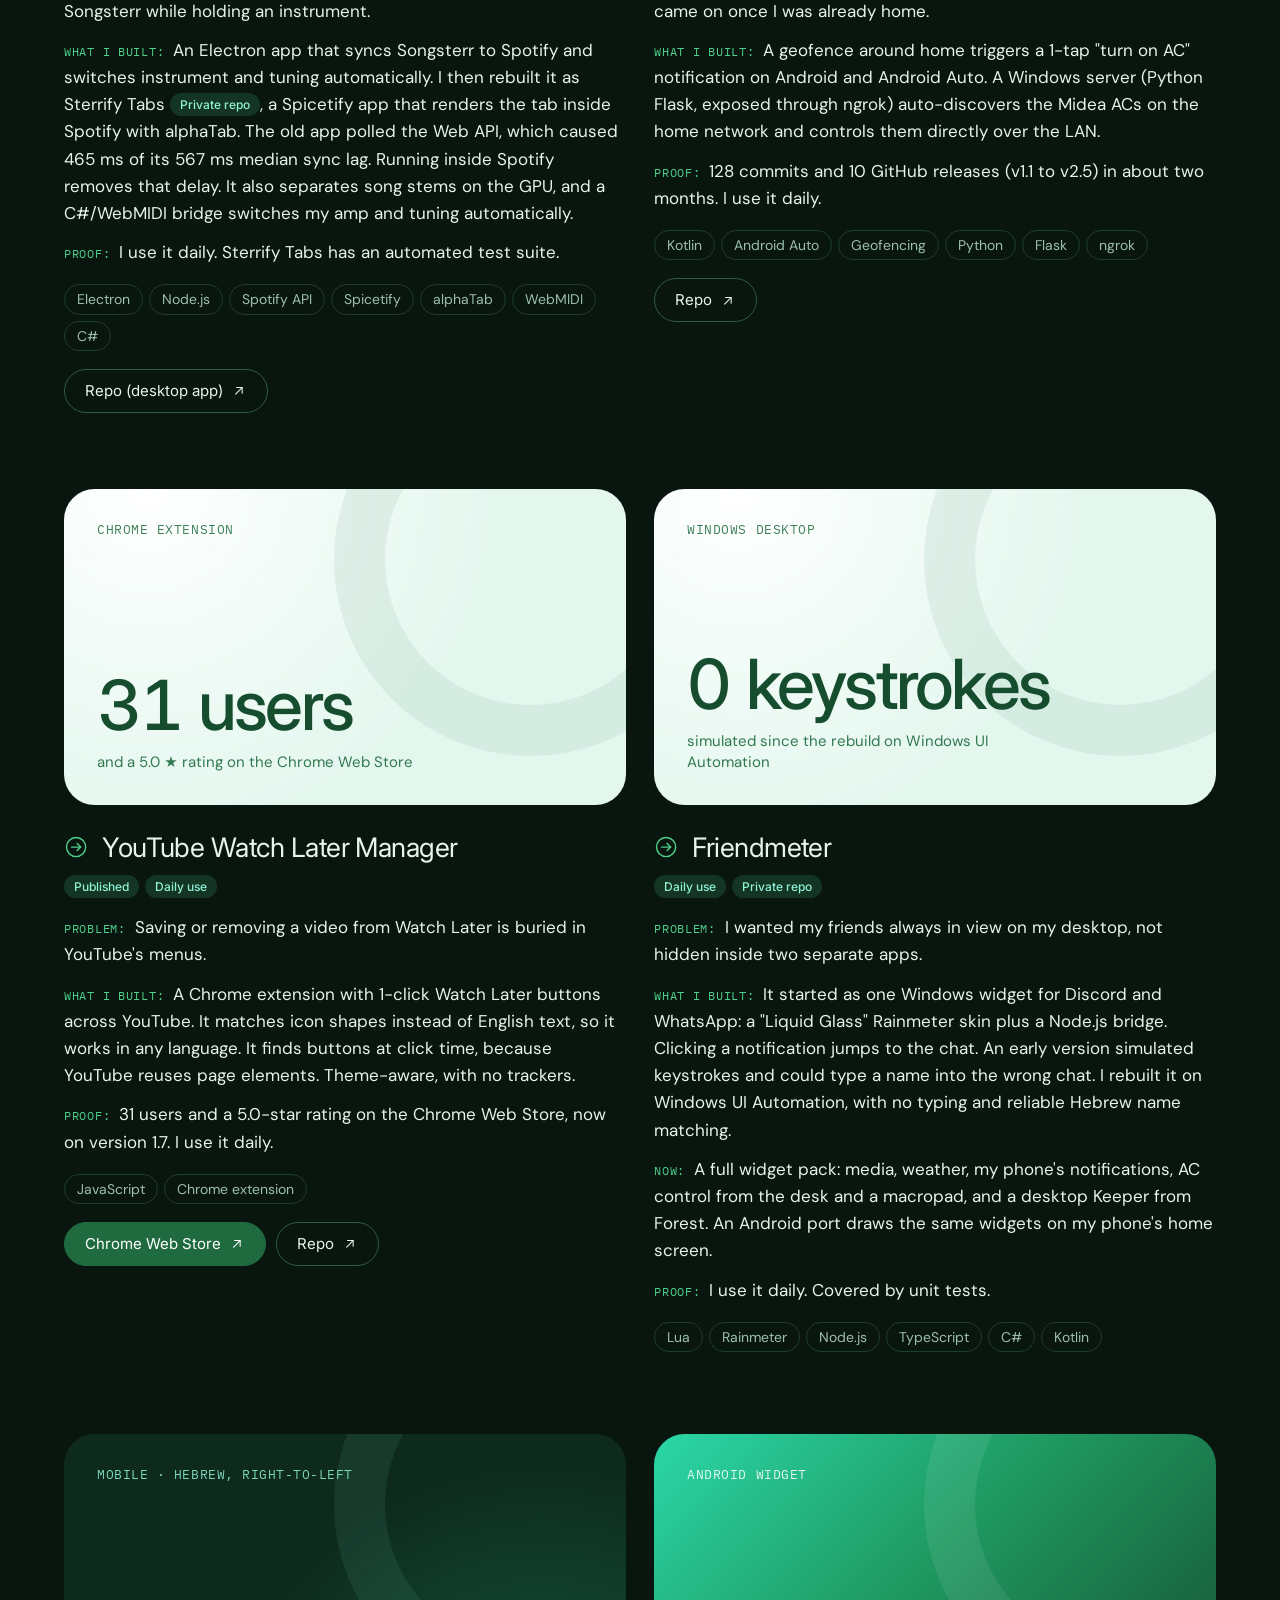
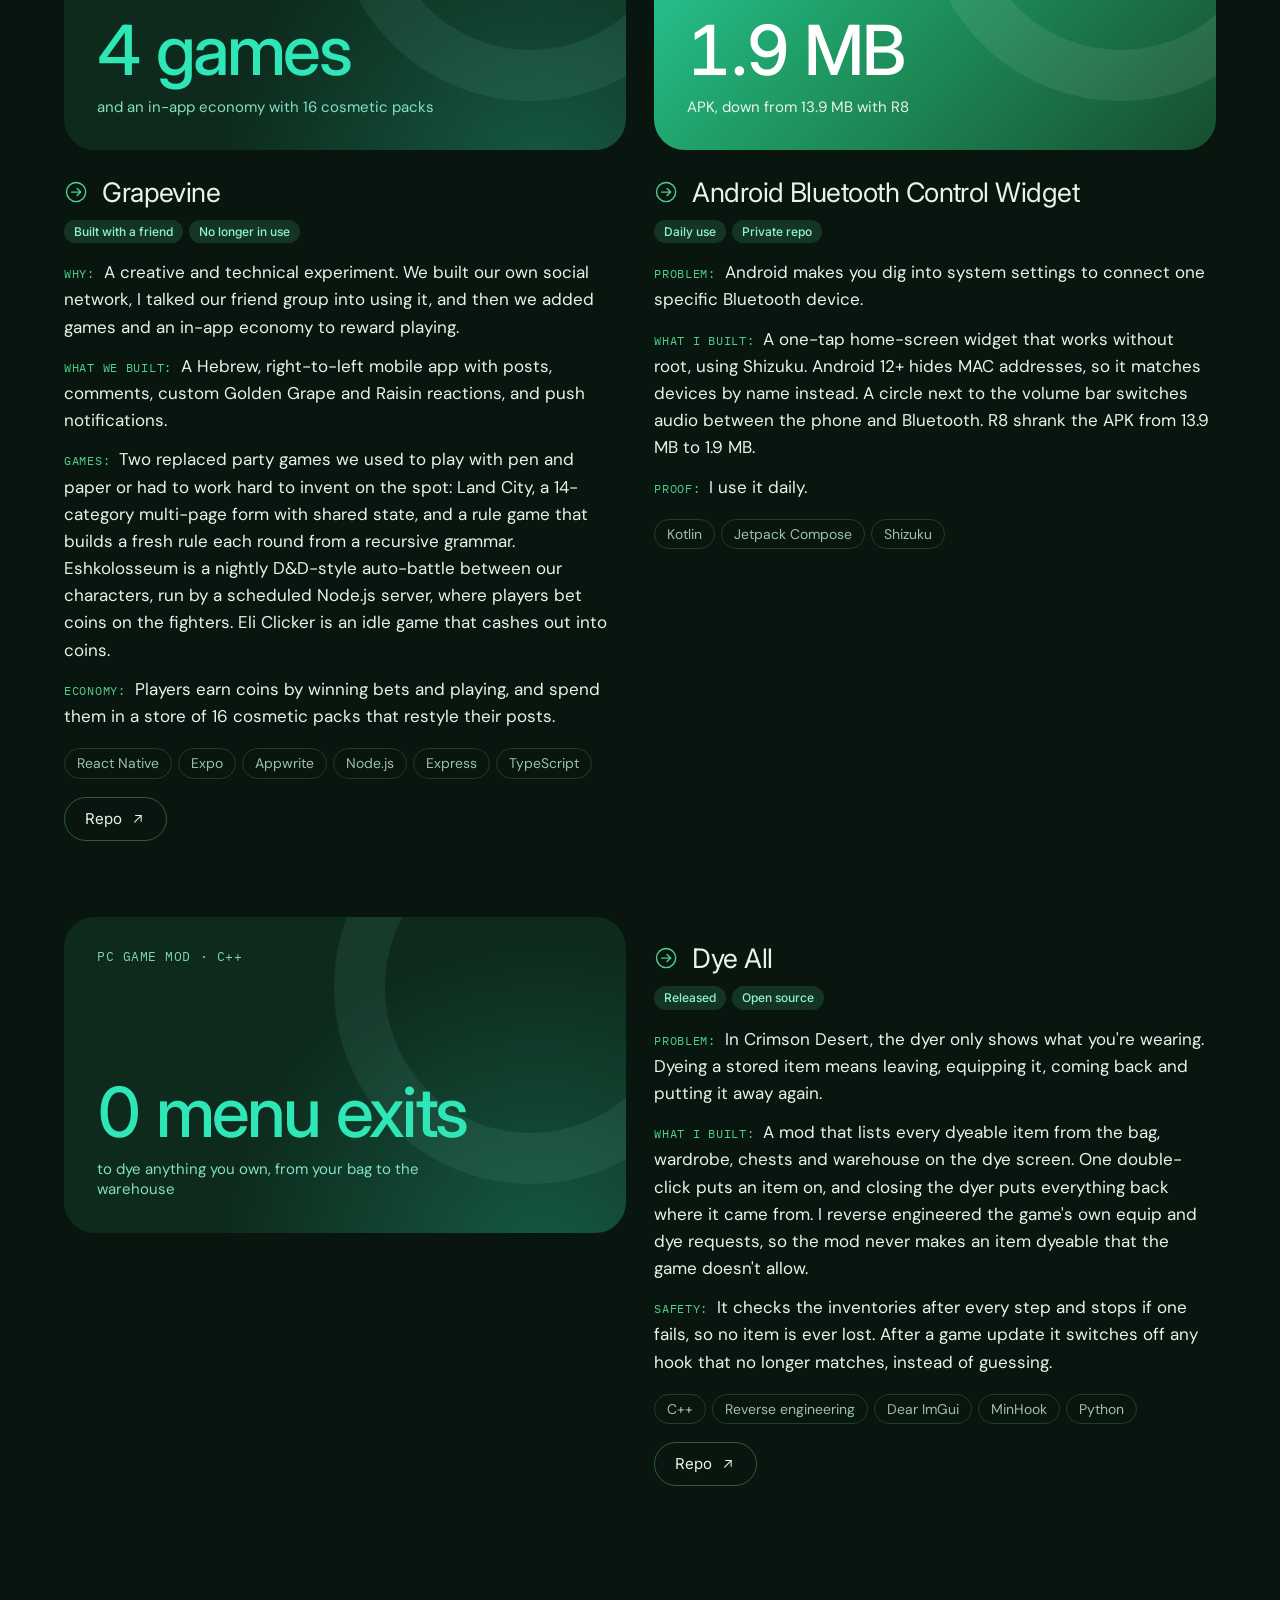
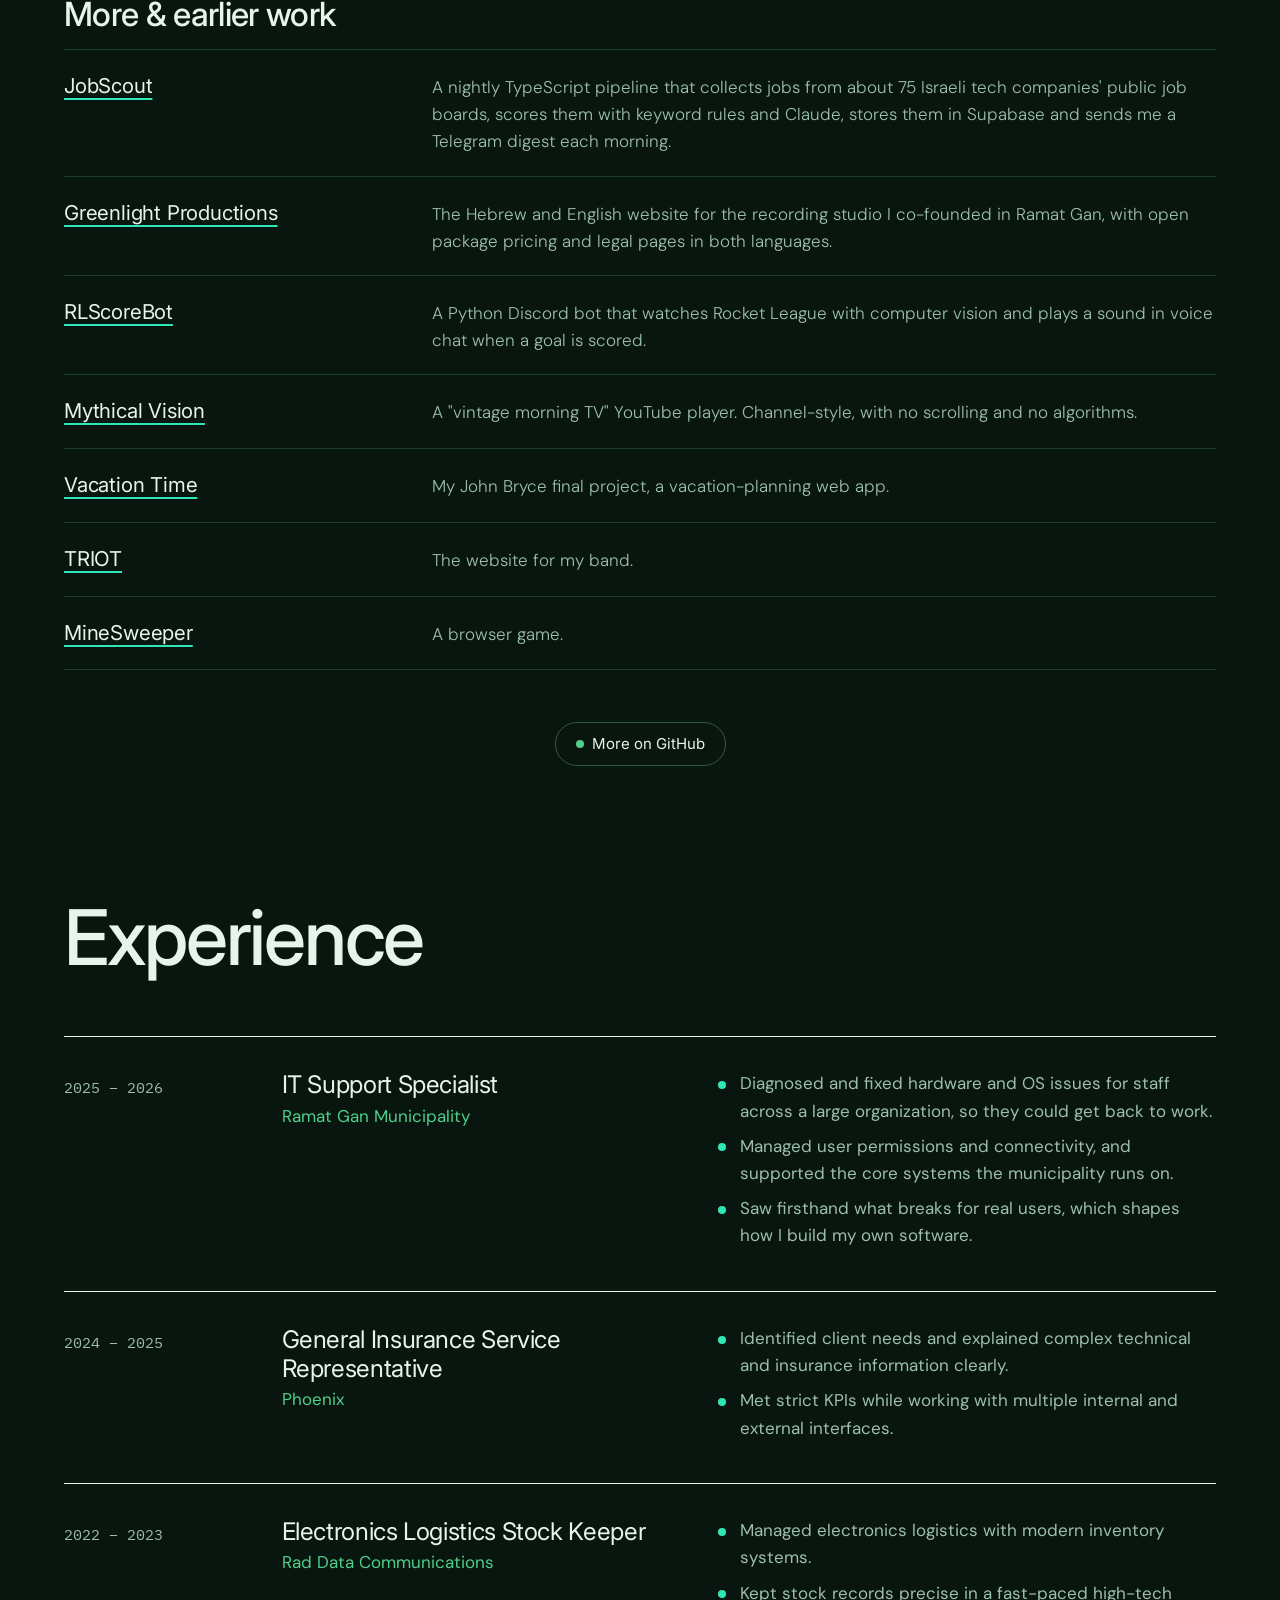
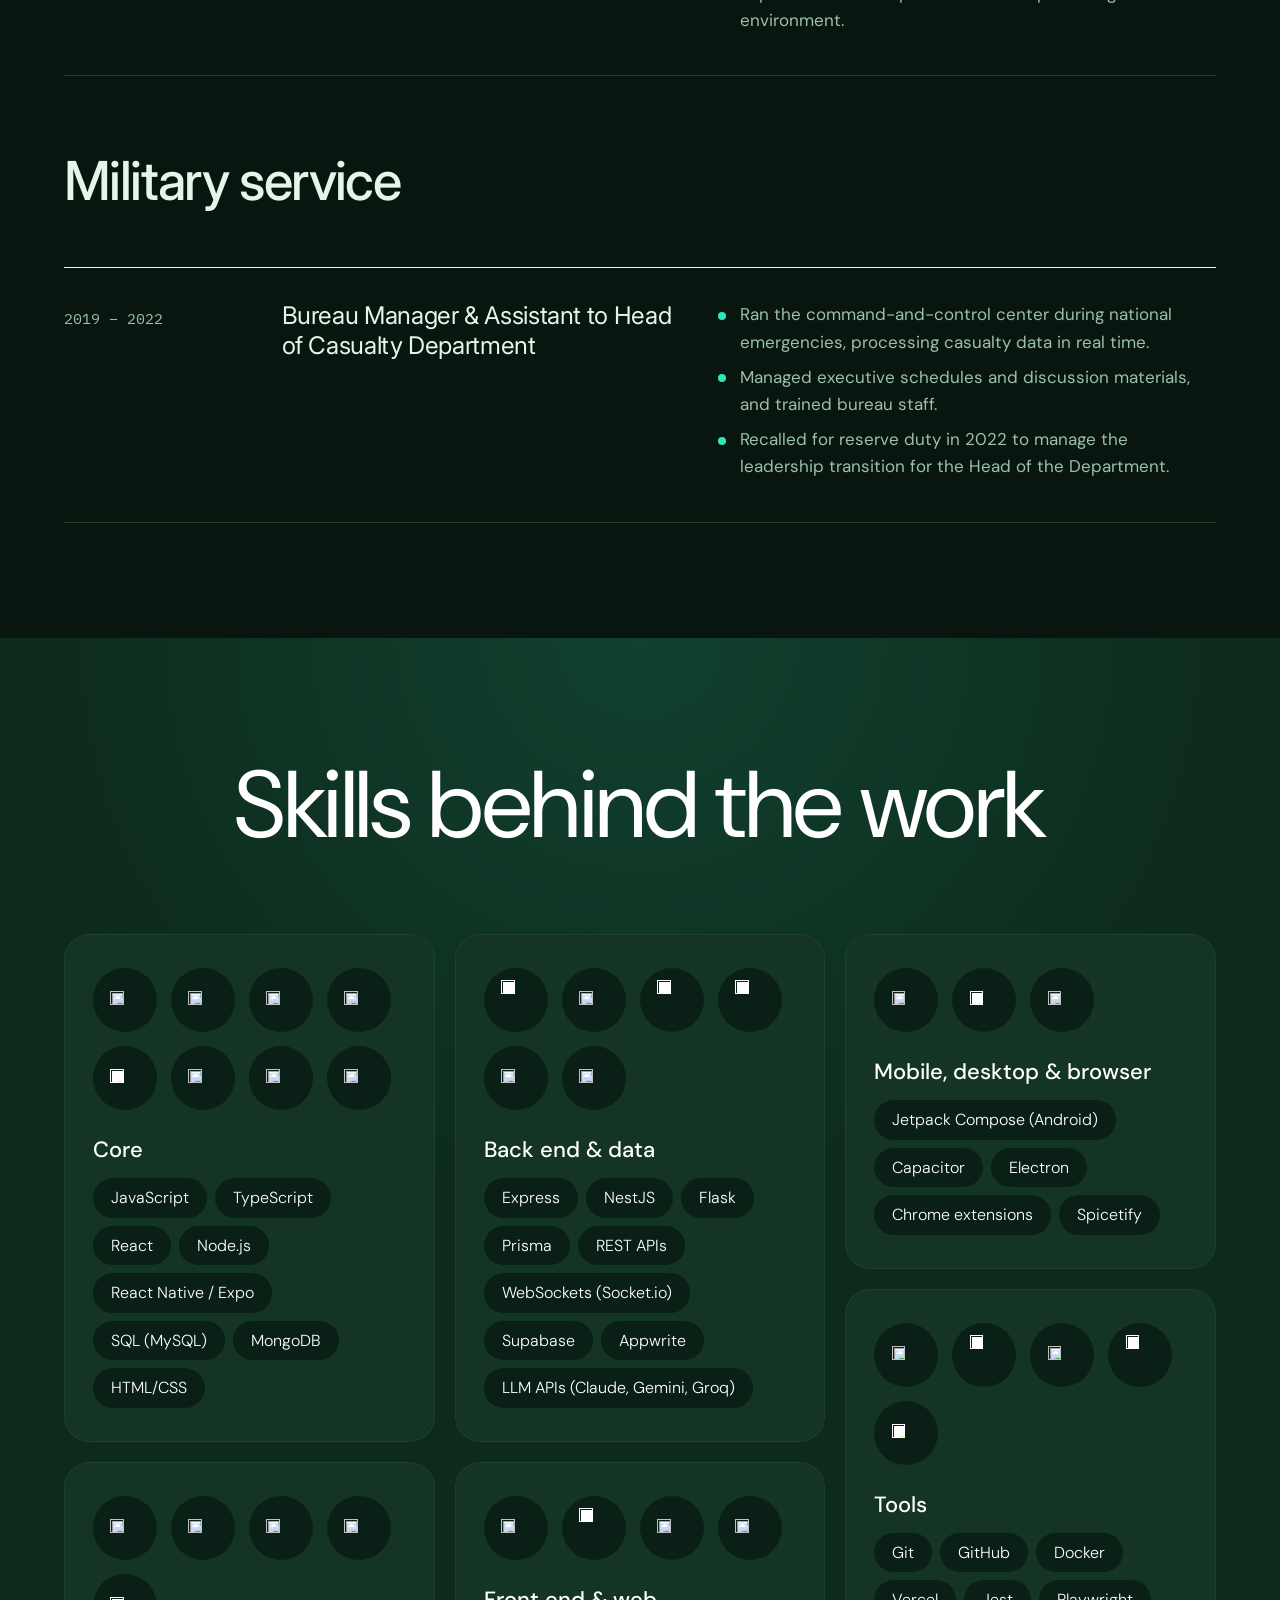
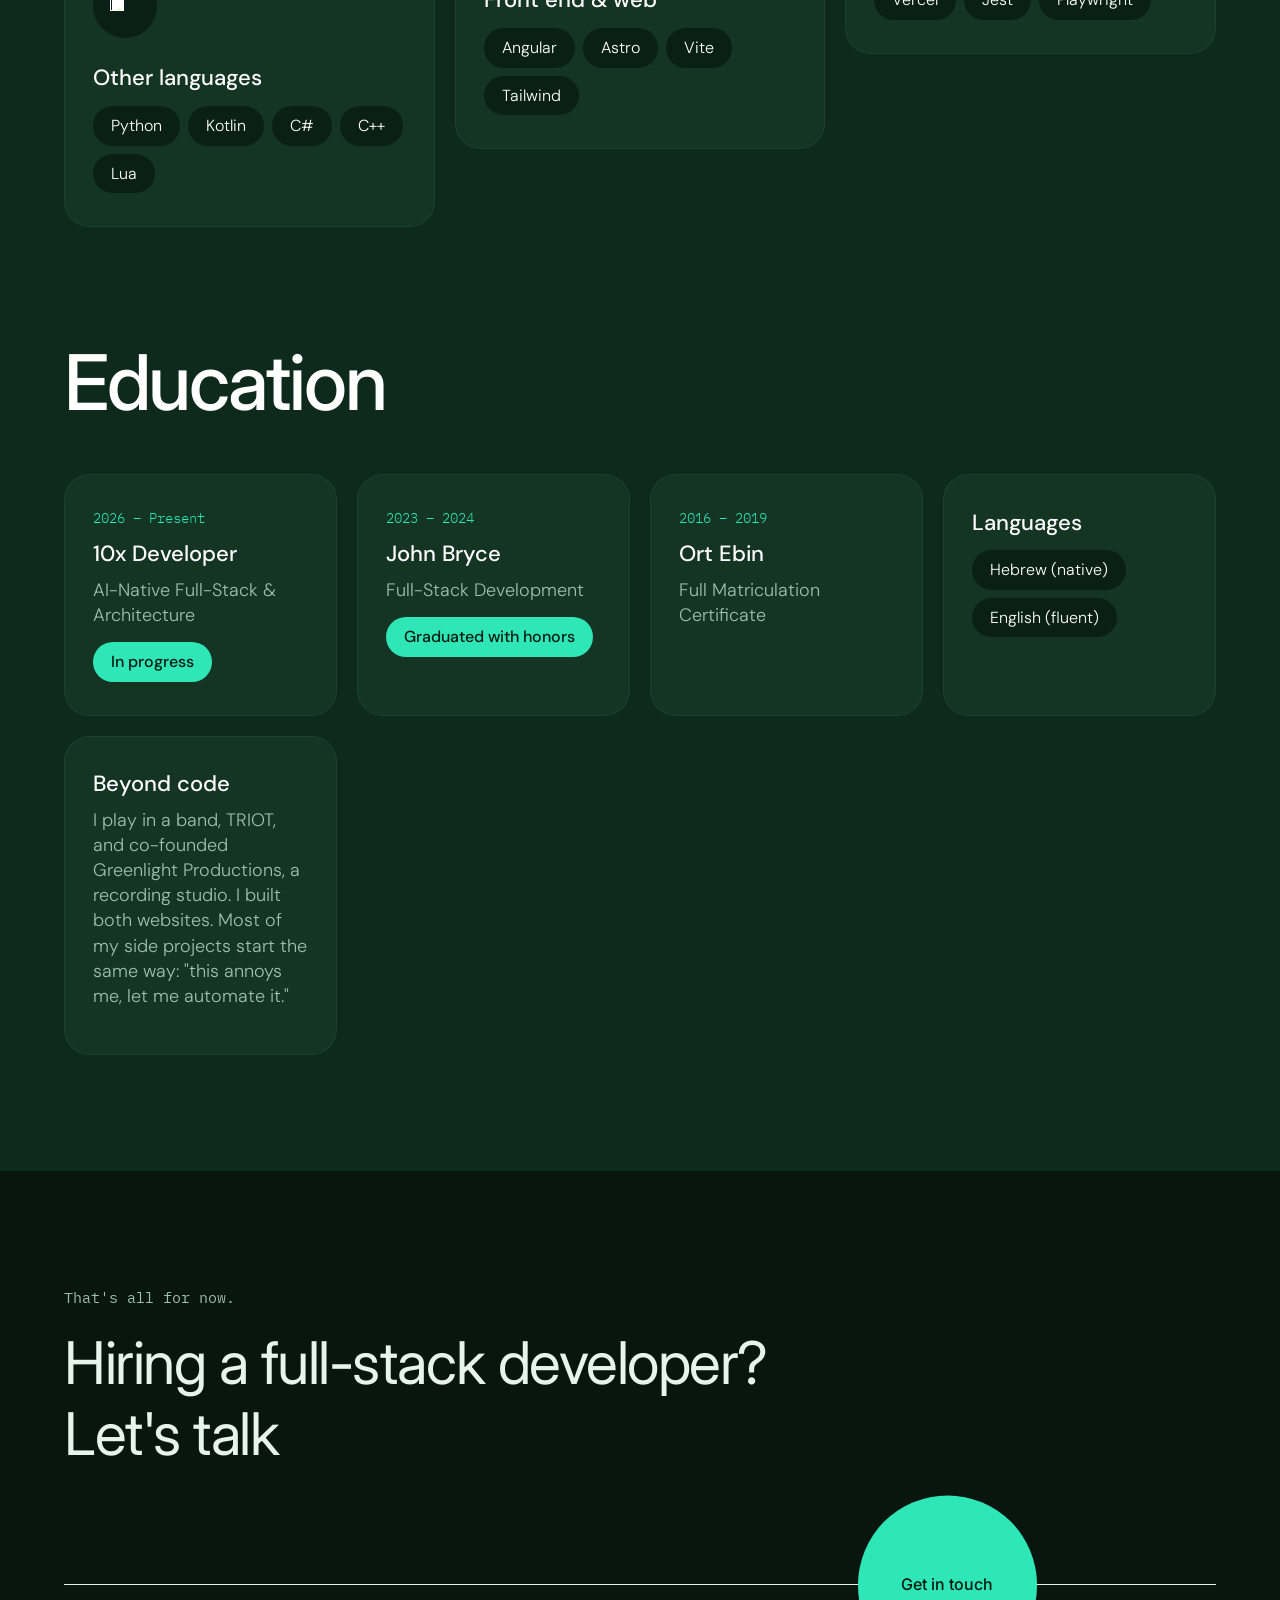
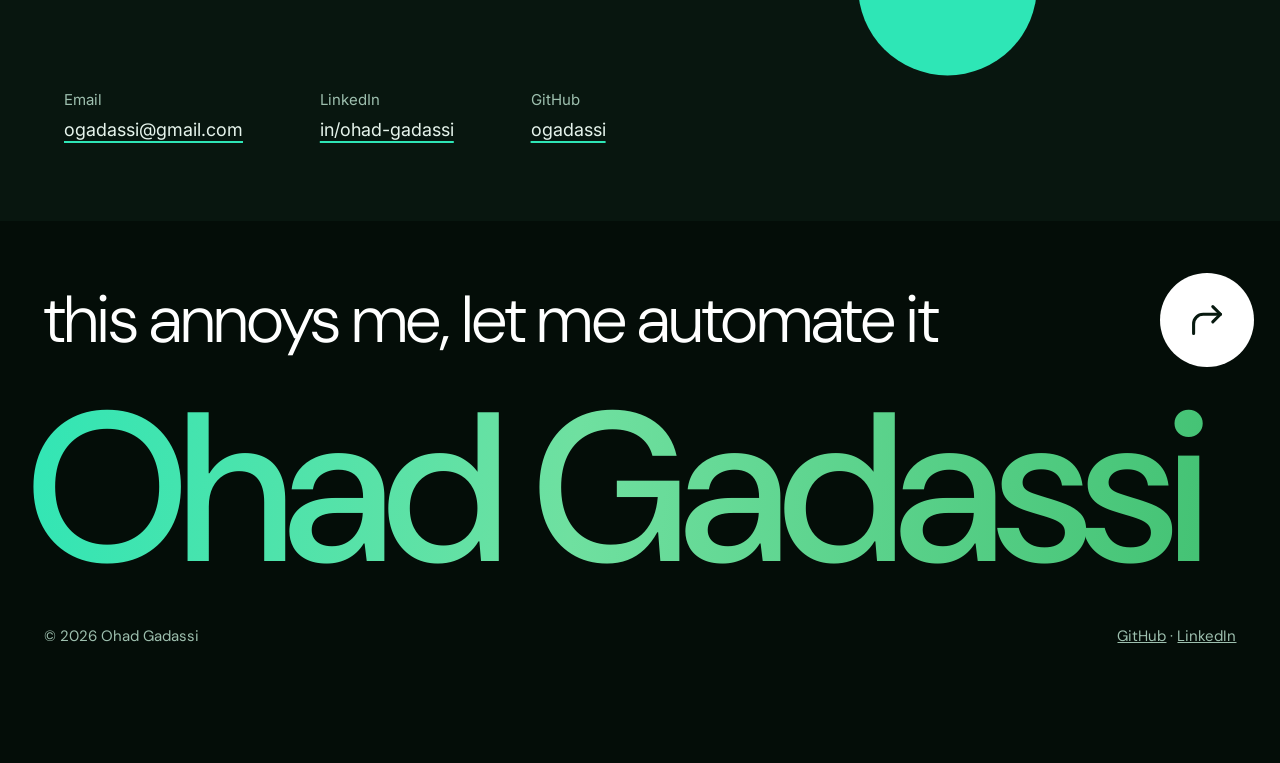
==== commit 56c314a5: "Update projects and add hero entrance and counting numbers - Forest: rewritten for v3 (Keeper AI ass" ====
--- a/index.html
+++ b/index.html
@@ -158,9 +158,26 @@
             <ul class="badges"><li>Pre-launch</li><li>Private repo</li></ul>
             <p><strong>Problem:</strong> Everyone has the list of logical fallacies. Nobody trains the reflex to spot them.</p>
             <p><strong>What I built:</strong> An education app for iOS, Android and web that trains you to catch bad arguments. It has skill trees and offline-first sync. The Astro website opens with a playable "Fair, or a fallacy?" demo and a waitlist.</p>
-            <p><strong>Proof:</strong> 74 fallacies, 744 practice questions, 12 debates and 20 LSAT-style drills ready in the app.</p>
+            <p><strong>Proof:</strong> 74 fallacies, 744 practice questions, 12 debates and 20 LSAT-style drills ready in the app. A no-sign-in web playtest logs answers anonymously, so I can see where testers get stuck, and waitlist sign-ups get a welcome email.</p>
             <ul class="tags"><li>Expo</li><li>React Native</li><li>TypeScript</li><li>Supabase</li><li>Astro</li></ul>
             <p class="work-links"><a class="pill pill--solid" href="https://playsteelman.vercel.app" target="_blank" rel="noopener" aria-label="Steelman live site">Live site <svg class="icon" aria-hidden="true"><use href="#i-arrow"/></svg></a></p>
+          </div>
+        </article>
+
+        <article class="work">
+          <div class="work-media media--cyan" aria-hidden="true">
+            <span class="media-label">Web · Android · AI assistant</span>
+            <span class="media-stat">103 commits</span>
+            <span class="media-caption">in three weeks, rebuilt from scratch as Forest v3</span>
+          </div>
+          <div class="work-body">
+            <h3 class="work-title"><svg class="icon" aria-hidden="true"><use href="#i-arrow-circle"/></svg>Forest</h3>
+            <ul class="badges"><li>In active development</li><li>Private repo</li></ul>
+            <p><strong>Problem:</strong> My notes, lists and app ideas were scattered, and typing them up slowed me down.</p>
+            <p><strong>What I built:</strong> A notes board of resizable cards with Keeper, an AI assistant you talk to. Hold Space and speak, and Keeper works out what it is (a note, a checklist item, song lines, an app idea) and files it, with undo for every change. A Dev Inbox turns spoken app ideas into structured Claude Code prompts, filed per project, and a Claude Code skill picks them up. The Android app adds native voice input, a home-screen widget and the Share menu.</p>
+            <p><strong>How:</strong> Supabase Edge Functions run Keeper on free models (Groq first, Gemini and a local Ollama as backups). Playwright tests cover the board on desktop and phone, and prompt tests check that no dictated detail is lost or invented.</p>
+            <ul class="tags"><li>React</li><li>TypeScript</li><li>Vite</li><li>Tailwind</li><li>Supabase</li><li>Capacitor</li><li>LLM APIs</li><li>Playwright</li></ul>
+            <p class="work-links"><a class="pill" href="https://github.com/ogadassi/Forest" target="_blank" rel="noopener" aria-label="Earlier Forest version repository on GitHub">Repo (earlier version) <svg class="icon" aria-hidden="true"><use href="#i-arrow"/></svg></a></p>
           </div>
         </article>
 
@@ -201,15 +218,15 @@
         <article class="work">
           <div class="work-media media--mint" aria-hidden="true">
             <span class="media-label">Chrome extension</span>
-            <span class="media-stat">5.0 ★</span>
-            <span class="media-caption">from 24 users on the Chrome Web Store</span>
+            <span class="media-stat">31 users</span>
+            <span class="media-caption">and a 5.0 ★ rating on the Chrome Web Store</span>
           </div>
           <div class="work-body">
             <h3 class="work-title"><svg class="icon" aria-hidden="true"><use href="#i-arrow-circle"/></svg>YouTube Watch Later Manager</h3>
             <ul class="badges"><li>Published</li><li>Daily use</li></ul>
             <p><strong>Problem:</strong> Saving or removing a video from Watch Later is buried in YouTube's menus.</p>
             <p><strong>What I built:</strong> A Chrome extension with 1-click Watch Later buttons across YouTube. It matches icon shapes instead of English text, so it works in any language. It finds buttons at click time, because YouTube reuses page elements. Theme-aware, with no trackers.</p>
-            <p><strong>Proof:</strong> 24 users and 5.0 stars on the Chrome Web Store. I use it daily.</p>
+            <p><strong>Proof:</strong> 31 users and a 5.0-star rating on the Chrome Web Store, now on version 1.7. I use it daily.</p>
             <ul class="tags"><li>JavaScript</li><li>Chrome extension</li></ul>
             <p class="work-links">
               <a class="pill pill--solid" href="https://chromewebstore.google.com/detail/youtube-watch-later-manag/cipblemimaiffjenjhnplnegbembhgmc" target="_blank" rel="noopener" aria-label="YouTube Watch Later Manager on the Chrome Web Store">Chrome Web Store <svg class="icon" aria-hidden="true"><use href="#i-arrow"/></svg></a>
@@ -219,19 +236,19 @@
         </article>
 
         <article class="work">
-          <div class="work-media media--cyan" aria-hidden="true">
-            <span class="media-label">Web</span>
-            <span class="media-stat">Real-time</span>
-            <span class="media-caption">drag-and-drop task canvas, synced over Socket.io</span>
-          </div>
-          <div class="work-body">
-            <h3 class="work-title"><svg class="icon" aria-hidden="true"><use href="#i-arrow-circle"/></svg>Forest</h3>
-            <ul class="badges"><li>Paused</li></ul>
-            <p><strong>Problem:</strong> My to-do lists got cluttered, and I lost the big picture of what mattered.</p>
-            <p><strong>What I built:</strong> A canvas-based task manager with drag-and-drop and real-time sync over Socket.io. React 19 and Vite on the front end, Node.js, Express and Prisma on the back end, with Jest tests.</p>
-            <p><strong>Status:</strong> Paused. A mobile companion with time- and location-based reminders is planned.</p>
-            <ul class="tags"><li>React 19</li><li>Vite</li><li>Tailwind</li><li>Node.js</li><li>Express</li><li>Prisma</li><li>Socket.io</li><li>Jest</li></ul>
-            <p class="work-links"><a class="pill" href="https://github.com/ogadassi/Forest" target="_blank" rel="noopener" aria-label="Forest repository on GitHub">Repo <svg class="icon" aria-hidden="true"><use href="#i-arrow"/></svg></a></p>
+          <div class="work-media media--mint" aria-hidden="true">
+            <span class="media-label">Windows desktop</span>
+            <span class="media-stat">0 keystrokes</span>
+            <span class="media-caption">simulated since the rebuild on Windows UI Automation</span>
+          </div>
+          <div class="work-body">
+            <h3 class="work-title"><svg class="icon" aria-hidden="true"><use href="#i-arrow-circle"/></svg>Friendmeter</h3>
+            <ul class="badges"><li>Daily use</li><li>Private repo</li></ul>
+            <p><strong>Problem:</strong> I wanted my friends always in view on my desktop, not hidden inside two separate apps.</p>
+            <p><strong>What I built:</strong> It started as one Windows widget for Discord and WhatsApp: a "Liquid Glass" Rainmeter skin plus a Node.js bridge. Clicking a notification jumps to the chat. An early version simulated keystrokes and could type a name into the wrong chat. I rebuilt it on Windows UI Automation, with no typing and reliable Hebrew name matching.</p>
+            <p><strong>Now:</strong> A full widget pack: media, weather, my phone's notifications, AC control from the desk and a macropad, and a desktop Keeper from Forest. An Android port draws the same widgets on my phone's home screen.</p>
+            <p><strong>Proof:</strong> I use it daily. Covered by unit tests.</p>
+            <ul class="tags"><li>Lua</li><li>Rainmeter</li><li>Node.js</li><li>TypeScript</li><li>C#</li><li>Kotlin</li></ul>
           </div>
         </article>
 
@@ -254,44 +271,46 @@
         </article>
 
         <article class="work">
-          <div class="work-media media--mint" aria-hidden="true">
-            <span class="media-label">Windows desktop</span>
-            <span class="media-stat">0 keystrokes</span>
-            <span class="media-caption">simulated since the rebuild on Windows UI Automation</span>
-          </div>
-          <div class="work-body">
-            <h3 class="work-title"><svg class="icon" aria-hidden="true"><use href="#i-arrow-circle"/></svg>Friendmeter</h3>
-            <ul class="badges"><li>Daily use</li><li>Private repo</li></ul>
-            <p><strong>Problem:</strong> I wanted my friends always in view on my desktop, not hidden inside two separate apps.</p>
-            <p><strong>What I built:</strong> A Windows desktop widget: a "Liquid Glass" Rainmeter skin plus a Node.js bridge. Clicking a notification jumps to the chat. An early version simulated keystrokes and could type a name into the wrong chat. I rebuilt it on Windows UI Automation, with no typing and reliable Hebrew name matching.</p>
-            <p><strong>Proof:</strong> I use it daily. Covered by unit tests.</p>
-            <ul class="tags"><li>Lua</li><li>Rainmeter</li><li>Node.js</li><li>TypeScript</li></ul>
-          </div>
-        </article>
-
-        <article class="work">
           <div class="work-media media--blend" aria-hidden="true">
             <span class="media-label">Android widget</span>
-            <span class="media-stat">1.9 MB</span>
+            <span class="media-stat" data-count-from="13.9">1.9 MB</span>
             <span class="media-caption">APK, down from 13.9 MB with R8</span>
           </div>
           <div class="work-body">
             <h3 class="work-title"><svg class="icon" aria-hidden="true"><use href="#i-arrow-circle"/></svg>Android Bluetooth Control Widget</h3>
             <ul class="badges"><li>Daily use</li><li>Private repo</li></ul>
             <p><strong>Problem:</strong> Android makes you dig into system settings to connect one specific Bluetooth device.</p>
-            <p><strong>What I built:</strong> A one-tap home-screen widget that works without root, using Shizuku. Android 12+ hides MAC addresses, so it matches devices by name instead. R8 shrank the APK from 13.9 MB to 1.9 MB.</p>
+            <p><strong>What I built:</strong> A one-tap home-screen widget that works without root, using Shizuku. Android 12+ hides MAC addresses, so it matches devices by name instead. A circle next to the volume bar switches audio between the phone and Bluetooth. R8 shrank the APK from 13.9 MB to 1.9 MB.</p>
             <p><strong>Proof:</strong> I use it daily.</p>
             <ul class="tags"><li>Kotlin</li><li>Jetpack Compose</li><li>Shizuku</li></ul>
           </div>
         </article>
 
-      </div>
-
-      <h3 class="subhead">Earlier &amp; smaller work</h3>
+        <article class="work">
+          <div class="work-media media--forest" aria-hidden="true">
+            <span class="media-label">PC game mod · C++</span>
+            <span class="media-stat">0 menu exits</span>
+            <span class="media-caption">to dye anything you own, from your bag to the warehouse</span>
+          </div>
+          <div class="work-body">
+            <h3 class="work-title"><svg class="icon" aria-hidden="true"><use href="#i-arrow-circle"/></svg>Dye All</h3>
+            <ul class="badges"><li>Released</li><li>Open source</li></ul>
+            <p><strong>Problem:</strong> In Crimson Desert, the dyer only shows what you're wearing. Dyeing a stored item means leaving, equipping it, coming back and putting it away again.</p>
+            <p><strong>What I built:</strong> A mod that lists every dyeable item from the bag, wardrobe, chests and warehouse on the dye screen. One double-click puts an item on, and closing the dyer puts everything back where it came from. I reverse engineered the game's own equip and dye requests, so the mod never makes an item dyeable that the game doesn't allow.</p>
+            <p><strong>Safety:</strong> It checks the inventories after every step and stops if one fails, so no item is ever lost. After a game update it switches off any hook that no longer matches, instead of guessing.</p>
+            <ul class="tags"><li>C++</li><li>Reverse engineering</li><li>Dear ImGui</li><li>MinHook</li><li>Python</li></ul>
+            <p class="work-links"><a class="pill" href="https://github.com/ogadassi/crimson-desert-dye-all" target="_blank" rel="noopener" aria-label="Dye All repository on GitHub">Repo <svg class="icon" aria-hidden="true"><use href="#i-arrow"/></svg></a></p>
+          </div>
+        </article>
+
+      </div>
+
+      <h3 class="subhead">More &amp; earlier work</h3>
       <ul class="row-list">
+        <li><span class="row-name"><a href="https://github.com/ogadassi/JobScout" target="_blank" rel="noopener">JobScout</a></span><span class="row-desc">A nightly TypeScript pipeline that collects jobs from about 75 Israeli tech companies' public job boards, scores them with keyword rules and Claude, stores them in Supabase and sends me a Telegram digest each morning.</span></li>
+        <li><span class="row-name"><a href="https://greenlight-productions.vercel.app" target="_blank" rel="noopener">Greenlight Productions</a></span><span class="row-desc">The Hebrew and English website for the recording studio I co-founded in Ramat Gan, with open package pricing and legal pages in both languages.</span></li>
         <li><span class="row-name"><a href="https://github.com/ogadassi/RLScoreBot" target="_blank" rel="noopener">RLScoreBot</a></span><span class="row-desc">A Python Discord bot that watches Rocket League with computer vision and plays a sound in voice chat when a goal is scored.</span></li>
         <li><span class="row-name"><a href="https://github.com/ogadassi/gmm-player" target="_blank" rel="noopener">Mythical Vision</a></span><span class="row-desc">A "vintage morning TV" YouTube player. Channel-style, with no scrolling and no algorithms.</span></li>
-        <li><span class="row-name">JobScout <span class="badge">Private repo</span></span><span class="row-desc">A TypeScript/NestJS tool that collects and scores junior developer job listings into Excel.</span></li>
         <li><span class="row-name"><a href="https://github.com/ogadassi/Vacation-Time" target="_blank" rel="noopener">Vacation Time</a></span><span class="row-desc">My John Bryce final project, a vacation-planning web app.</span></li>
         <li><span class="row-name"><a href="https://github.com/ogadassi/triot-official-website" target="_blank" rel="noopener">TRIOT</a></span><span class="row-desc">The website for my band.</span></li>
         <li><span class="row-name"><a href="https://ogadassi.github.io/MineSweeper/" target="_blank" rel="noopener">MineSweeper</a></span><span class="row-desc">A browser game.</span></li>
@@ -393,7 +412,7 @@
               <li><img src="https://cdn.jsdelivr.net/npm/devicon@2.16.0/icons/appwrite/appwrite-original.svg" alt="" width="40" height="40" loading="lazy"></li>
             </ul>
             <h3>Back end &amp; data</h3>
-            <ul class="chips"><li>Express</li><li>NestJS</li><li>Flask</li><li>Prisma</li><li>REST APIs</li><li>WebSockets (Socket.io)</li><li>Supabase</li><li>Appwrite</li></ul>
+            <ul class="chips"><li>Express</li><li>NestJS</li><li>Flask</li><li>Prisma</li><li>REST APIs</li><li>WebSockets (Socket.io)</li><li>Supabase</li><li>Appwrite</li><li>LLM APIs (Claude, Gemini, Groq)</li></ul>
           </article>
 
           <article class="bento-card">
@@ -414,7 +433,7 @@
               <li><img src="https://cdn.jsdelivr.net/npm/devicon@2.16.0/icons/chrome/chrome-original.svg" alt="" width="40" height="40" loading="lazy"></li>
             </ul>
             <h3>Mobile, desktop &amp; browser</h3>
-            <ul class="chips"><li>Jetpack Compose (Android)</li><li>Electron</li><li>Chrome extensions</li><li>Spicetify</li></ul>
+            <ul class="chips"><li>Jetpack Compose (Android)</li><li>Capacitor</li><li>Electron</li><li>Chrome extensions</li><li>Spicetify</li></ul>
           </article>
 
           <article class="bento-card">
@@ -426,7 +445,7 @@
               <li><img class="lift" src="https://cdn.jsdelivr.net/npm/devicon@2.16.0/icons/jest/jest-plain.svg" alt="" width="40" height="40" loading="lazy"></li>
             </ul>
             <h3>Tools</h3>
-            <ul class="chips"><li>Git</li><li>GitHub</li><li>Docker</li><li>Vercel</li><li>Jest</li></ul>
+            <ul class="chips"><li>Git</li><li>GitHub</li><li>Docker</li><li>Vercel</li><li>Jest</li><li>Playwright</li></ul>
           </article>
         </div>
       </section>
@@ -462,7 +481,7 @@
 
           <article class="bento-card">
             <h3>Beyond code</h3>
-            <p>I play in a band, TRIOT, and I built our website too. Most of my side projects start the same way: "this annoys me, let me automate it."</p>
+            <p>I play in a band, TRIOT, and co-founded Greenlight Productions, a recording studio. I built both websites. Most of my side projects start the same way: "this annoys me, let me automate it."</p>
           </article>
         </div>
       </section>
@@ -540,6 +559,54 @@
       });
 
       sync();
+    })();
+
+    // Each project's proof number counts to its value the first time it comes into view
+    // (the APK size counts down from its old 13.9 MB). The finished number is already in the HTML.
+    (function () {
+      if (!('IntersectionObserver' in window)) return;
+      if (window.matchMedia('(prefers-reduced-motion: reduce)').matches) return;
+
+      var counters = new Map();
+
+      function run(el) {
+        var c = counters.get(el);
+        var duration = 1200;
+        var start = null;
+
+        function frame(now) {
+          if (start === null) start = now;
+          var t = Math.min((now - start) / duration, 1);
+          var eased = 1 - Math.pow(1 - t, 3);
+          el.textContent = (c.from + (c.target - c.from) * eased).toFixed(c.decimals) + c.rest;
+          if (t < 1) requestAnimationFrame(frame);
+        }
+
+        requestAnimationFrame(frame);
+      }
+
+      var observer = new IntersectionObserver(function (entries) {
+        entries.forEach(function (entry) {
+          if (!entry.isIntersecting) return;
+          observer.unobserve(entry.target);
+          run(entry.target);
+        });
+      }, { threshold: 0.6 });
+
+      document.querySelectorAll('.media-stat').forEach(function (el) {
+        var match = el.textContent.match(/^([\d.]+)(.*)$/);
+        if (!match) return;
+        var c = {
+          target: parseFloat(match[1]),
+          rest: match[2],
+          decimals: (match[1].split('.')[1] || '').length,
+          from: parseFloat(el.dataset.countFrom || '0')
+        };
+        if (c.from === c.target) return;
+        counters.set(el, c);
+        el.textContent = c.from.toFixed(c.decimals) + c.rest;
+        observer.observe(el);
+      });
     })();
 
     // Highlight the dock button for the section in view
--- a/style.css
+++ b/style.css
@@ -566,6 +566,21 @@
   gap: clamp(48px, 5vw, 72px) clamp(20px, 2.2vw, 40px);
 }
 
+/* An odd card out at the end spans both columns: picture left, text right */
+@media (min-width: 961px) {
+  .work-grid > .work:last-child:nth-child(odd) {
+    grid-column: 1 / -1;
+    display: grid;
+    grid-template-columns: repeat(2, minmax(0, 1fr));
+    column-gap: clamp(20px, 2.2vw, 40px);
+    align-items: start;
+  }
+
+  .work-grid > .work:last-child:nth-child(odd) .work-body {
+    margin-top: 0;
+  }
+}
+
 .work-media {
   position: relative;
   display: flex;
@@ -1281,6 +1296,72 @@
   }
 }
 
+/* ---------- Motion ---------- */
+
+/* Proof numbers keep a steady width while they count */
+.media-stat {
+  font-variant-numeric: tabular-nums;
+}
+
+/* One entrance on load: the photo settles, the name rises out of its line,
+   then the small pieces arrive and the dock slides up last */
+@media (prefers-reduced-motion: no-preference) {
+  .hero-photo-wrap {
+    animation: settle 0.9s cubic-bezier(0.2, 0.8, 0.2, 1) both;
+  }
+
+  .marquee-item {
+    animation: rise 1.1s cubic-bezier(0.16, 1, 0.3, 1) 0.2s both;
+  }
+
+  .hero-bar,
+  .hero-status {
+    animation: appear 0.7s ease-out 0.75s both;
+  }
+
+  .hero-arrow {
+    animation: spin-in 0.8s cubic-bezier(0.2, 0.8, 0.2, 1) 0.85s both;
+  }
+
+  .dock {
+    animation: dock-up 0.7s cubic-bezier(0.2, 0.8, 0.2, 1) 1s both;
+  }
+}
+
+@keyframes settle {
+  from {
+    opacity: 0;
+    scale: 0.88;
+  }
+}
+
+@keyframes rise {
+  from {
+    translate: 0 105%;
+  }
+}
+
+@keyframes appear {
+  from {
+    opacity: 0;
+  }
+}
+
+@keyframes spin-in {
+  from {
+    opacity: 0;
+    scale: 0.6;
+    rotate: -90deg;
+  }
+}
+
+@keyframes dock-up {
+  from {
+    opacity: 0;
+    translate: 0 140%;
+  }
+}
+
 @media (prefers-reduced-motion: reduce) {
   html {
     scroll-behavior: auto;
